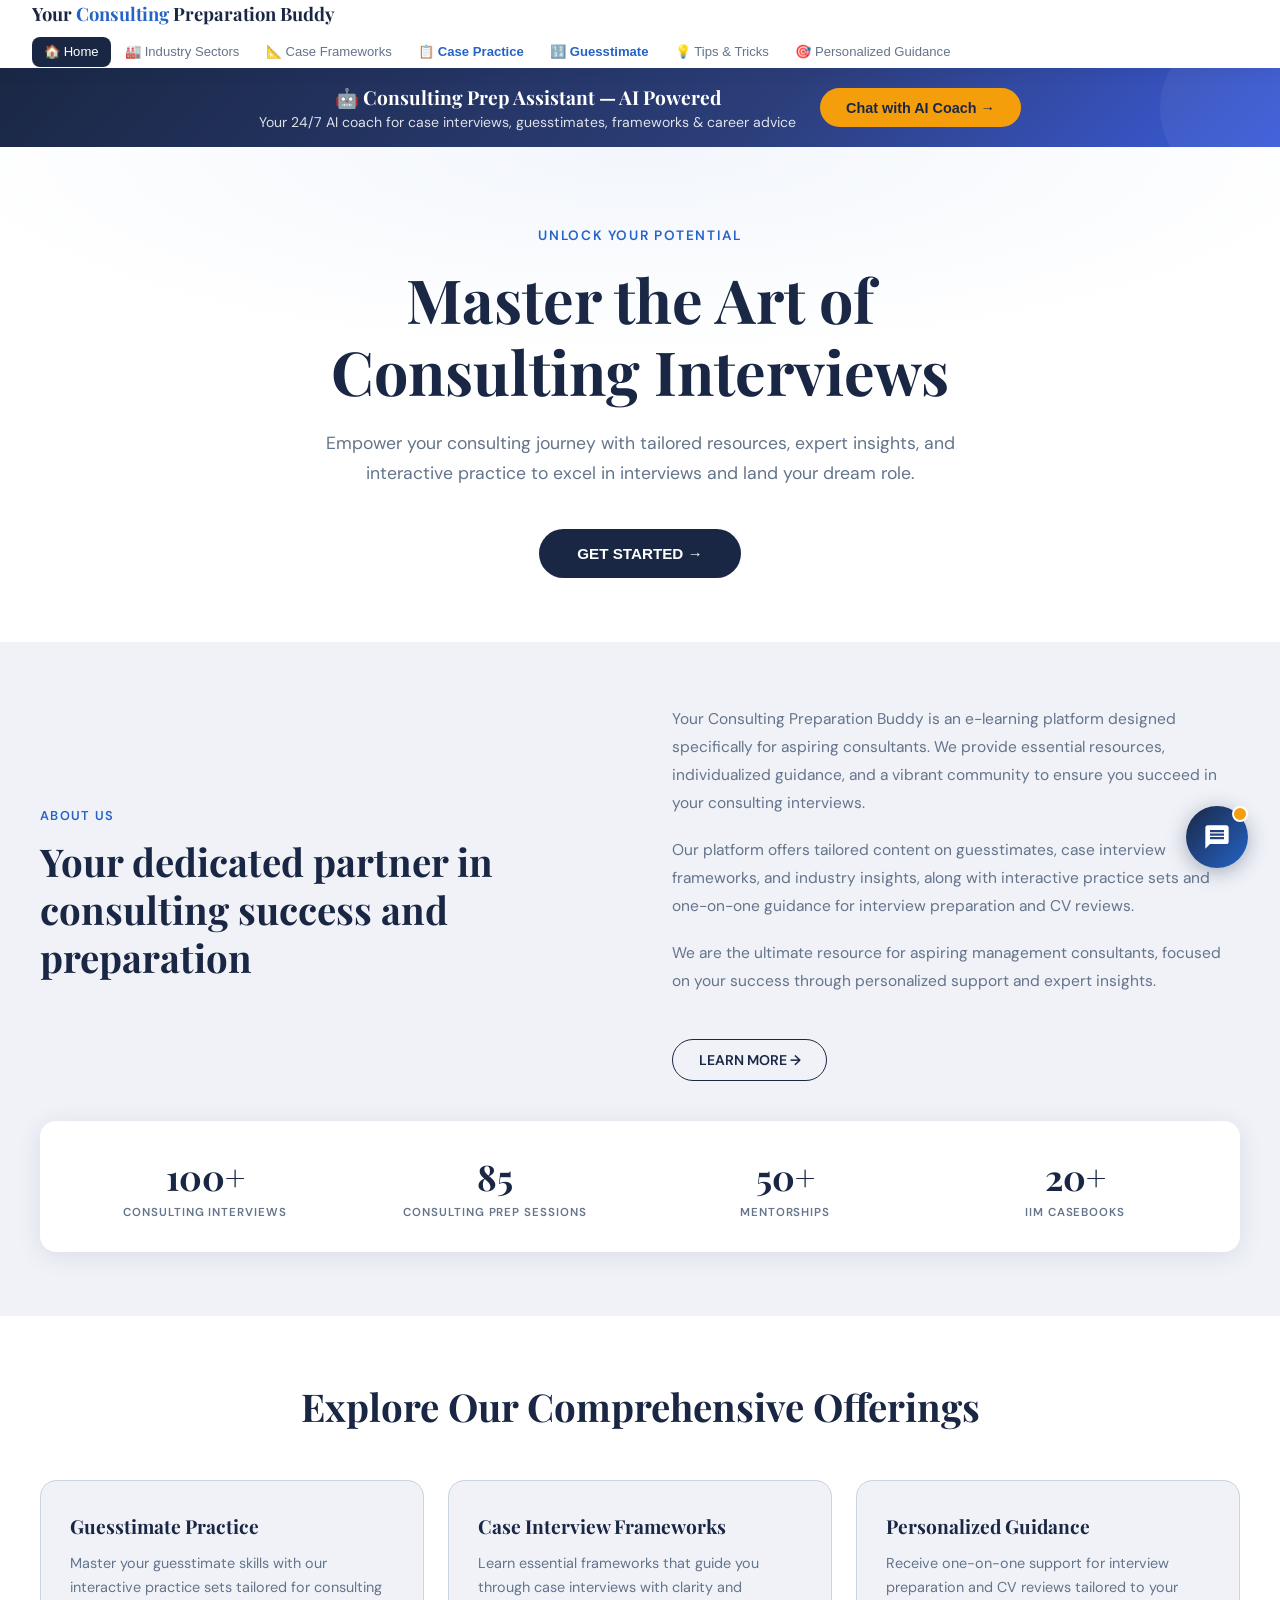
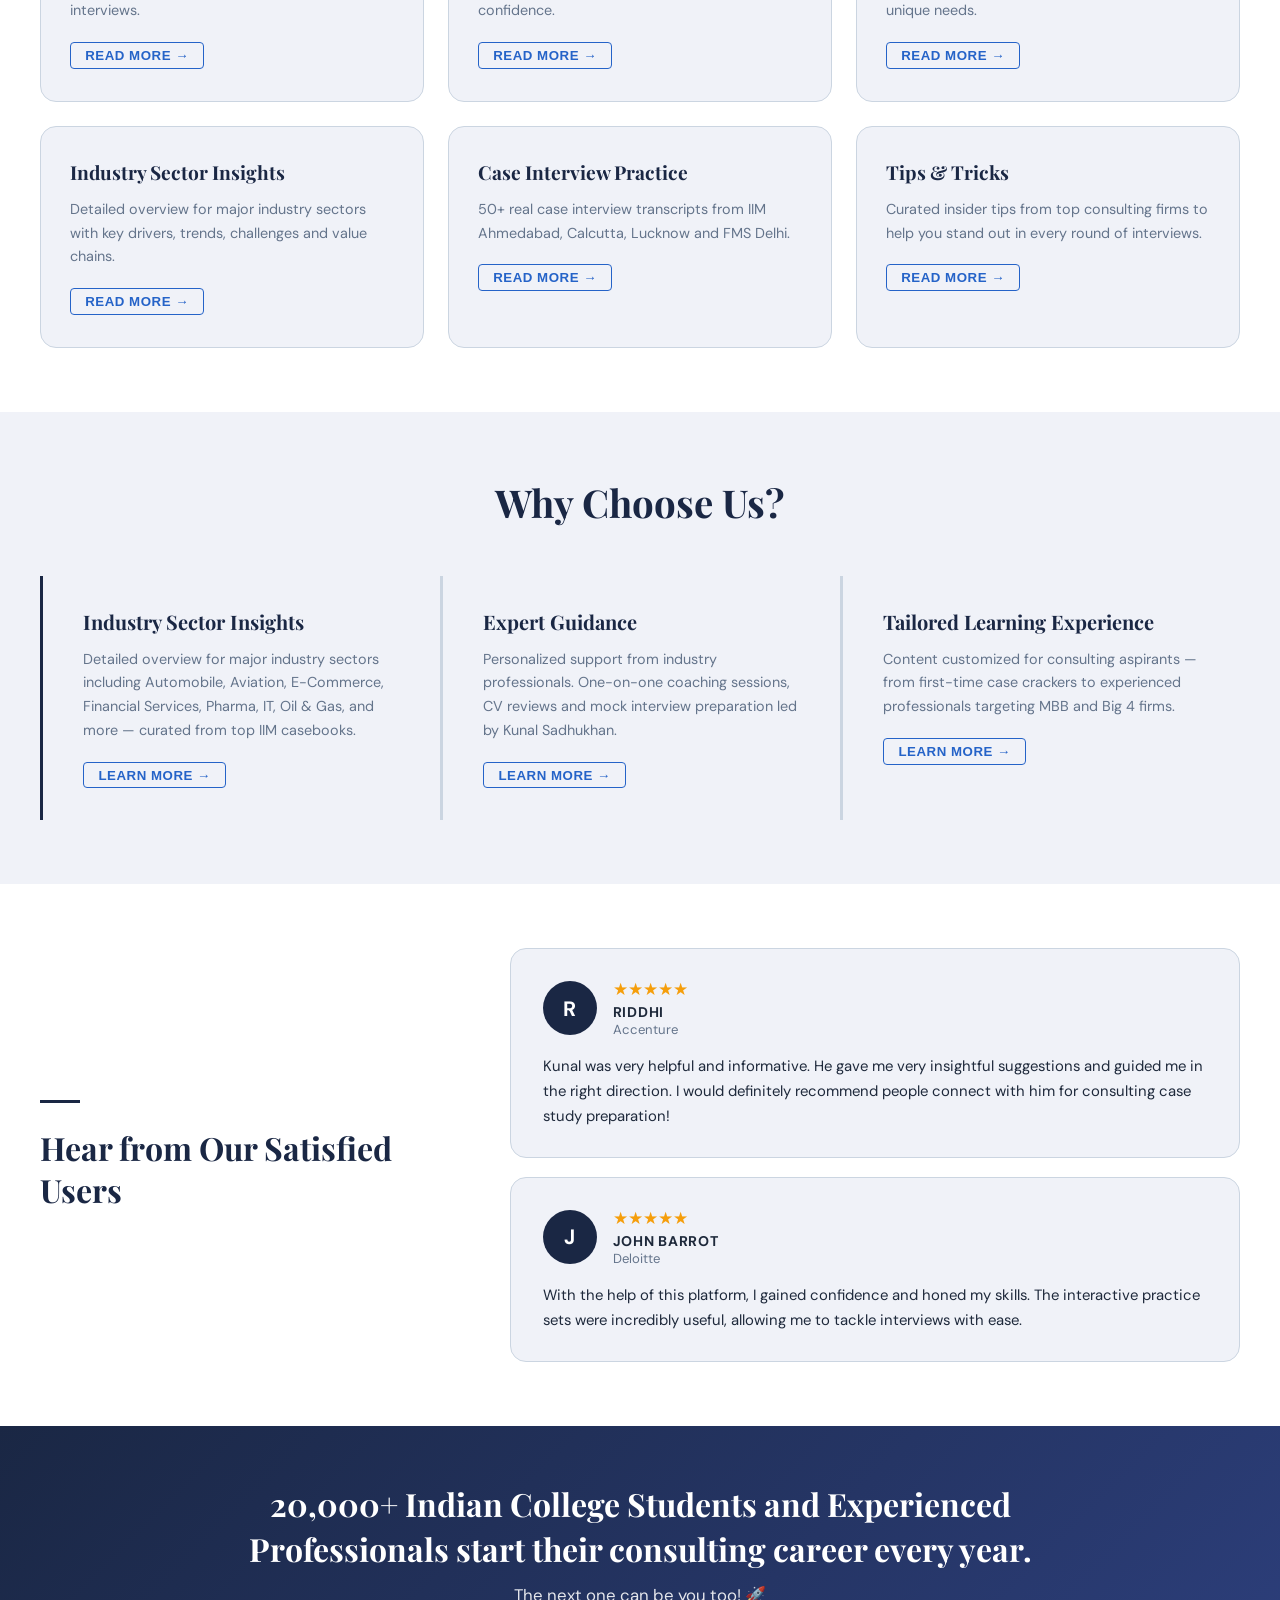
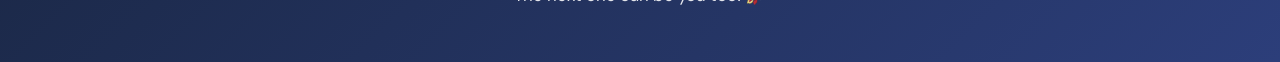
==== index.html @ 1b4ea64e "Add files via upload" ====
<!DOCTYPE html>
<html lang="en">
<head>
<meta charset="UTF-8">
<meta name="viewport" content="width=device-width, initial-scale=1.0">
<title>Your Consulting Preparation Buddy</title>
<link href="https://fonts.googleapis.com/css2?family=Playfair+Display:wght@400;600;700&family=DM+Sans:wght@300;400;500;600&display=swap" rel="stylesheet">
<style>
:root {
  --navy: #1a2744;
  --blue: #2563c8;
  --light-blue: #3b82f6;
  --accent: #4f46e5;
  --bg: #f0f2f8;
  --bg2: #e8ecf5;
  --white: #ffffff;
  --text: #1e293b;
  --text-light: #64748b;
  --gold: #f59e0b;
  --border: #cbd5e1;
  --card-shadow: 0 4px 24px rgba(26,39,68,0.10);
  --radius: 16px;
}

* { box-sizing: border-box; margin: 0; padding: 0; }

body {
  font-family: 'DM Sans', sans-serif;
  background: var(--bg);
  color: var(--text);
  min-height: 100vh;
}

/* ── NAVBAR ── */
.navbar {
  background: var(--white);
  box-shadow: 0 2px 16px rgba(26,39,68,0.10);
  position: sticky;
  top: 0;
  z-index: 1000;
  padding: 0 2rem;
}
.nav-inner {
  max-width: 1280px;
  margin: 0 auto;
  display: flex;
  align-items: center;
  justify-content: space-between;
  height: 68px;
  flex-wrap: wrap;
  gap: 0.5rem;
}
.nav-logo {
  font-family: 'Playfair Display', serif;
  font-size: 1.15rem;
  font-weight: 700;
  color: var(--navy);
  white-space: nowrap;
}
.nav-logo span { color: var(--blue); }
.nav-tabs {
  display: flex;
  align-items: center;
  gap: 0.15rem;
  flex-wrap: wrap;
}
.nav-tab {
  padding: 0.45rem 0.75rem;
  font-size: 0.82rem;
  font-weight: 500;
  color: var(--text-light);
  cursor: pointer;
  border-radius: 8px;
  border: none;
  background: none;
  transition: all 0.2s;
  white-space: nowrap;
}
.nav-tab:hover { background: var(--bg); color: var(--navy); }
.nav-tab.active { background: var(--navy); color: var(--white); }

/* ── CHATBOT BANNER ── */
.chatbot-banner {
  background: linear-gradient(135deg, var(--navy) 0%, #2c3e7a 60%, #3b5bdb 100%);
  color: white;
  padding: 1rem 2rem;
  text-align: center;
  position: relative;
  overflow: hidden;
}
.chatbot-banner::before {
  content: '';
  position: absolute;
  top: -40px; right: -40px;
  width: 160px; height: 160px;
  background: rgba(255,255,255,0.05);
  border-radius: 50%;
}
.chatbot-banner-inner {
  max-width: 900px;
  margin: 0 auto;
  display: flex;
  align-items: center;
  justify-content: center;
  gap: 1.5rem;
  flex-wrap: wrap;
}
.chatbot-banner h3 {
  font-family: 'Playfair Display', serif;
  font-size: 1.2rem;
  font-weight: 700;
  margin-bottom: 0.2rem;
}
.chatbot-banner p { font-size: 0.88rem; opacity: 0.85; }
.open-chat-btn {
  background: var(--gold);
  color: var(--navy);
  border: none;
  padding: 0.7rem 1.6rem;
  border-radius: 50px;
  font-weight: 700;
  font-size: 0.9rem;
  cursor: pointer;
  transition: all 0.2s;
  white-space: nowrap;
  animation: pulse-gold 2s infinite;
}
.open-chat-btn:hover { transform: scale(1.05); background: #fbbf24; }
@keyframes pulse-gold {
  0%, 100% { box-shadow: 0 0 0 0 rgba(245,158,11,0.4); }
  50% { box-shadow: 0 0 0 10px rgba(245,158,11,0); }
}

/* ── SECTIONS ── */
.tab-content { display: none; }
.tab-content.active { display: block; }

.section-wrap {
  max-width: 1200px;
  margin: 0 auto;
  padding: 3rem 2rem;
}

/* ── HERO ── */
.hero {
  background: var(--white);
  padding: 5rem 2rem 4rem;
  text-align: center;
  position: relative;
  overflow: hidden;
}
.hero::before {
  content: '';
  position: absolute;
  inset: 0;
  background: radial-gradient(ellipse 80% 60% at 50% 0%, rgba(37,99,200,0.06) 0%, transparent 70%);
}
.hero-eyebrow {
  font-size: 0.85rem;
  font-weight: 600;
  letter-spacing: 0.12em;
  color: var(--blue);
  text-transform: uppercase;
  margin-bottom: 1.2rem;
}
.hero h1 {
  font-family: 'Playfair Display', serif;
  font-size: clamp(2.4rem, 5vw, 3.8rem);
  font-weight: 700;
  color: var(--navy);
  line-height: 1.18;
  margin-bottom: 1.4rem;
}
.hero p {
  font-size: 1.1rem;
  color: var(--text-light);
  max-width: 680px;
  margin: 0 auto 2.5rem;
  line-height: 1.7;
}
.hero-cta {
  display: inline-flex;
  align-items: center;
  gap: 0.6rem;
  background: var(--navy);
  color: white;
  padding: 1rem 2.4rem;
  border-radius: 50px;
  font-weight: 600;
  font-size: 0.95rem;
  cursor: pointer;
  border: none;
  text-decoration: none;
  transition: all 0.25s;
}
.hero-cta:hover { background: var(--blue); transform: translateY(-2px); box-shadow: 0 8px 24px rgba(37,99,200,0.3); }

/* ── ABOUT ── */
.about-section {
  background: var(--bg);
  padding: 4rem 2rem;
}
.about-inner {
  max-width: 1200px;
  margin: 0 auto;
  display: grid;
  grid-template-columns: 1fr 1fr;
  gap: 4rem;
  align-items: center;
}
.about-label {
  font-size: 0.8rem;
  font-weight: 600;
  letter-spacing: 0.1em;
  text-transform: uppercase;
  color: var(--blue);
  margin-bottom: 0.8rem;
}
.about-left h2 {
  font-family: 'Playfair Display', serif;
  font-size: clamp(1.8rem, 3vw, 2.5rem);
  font-weight: 700;
  color: var(--navy);
  line-height: 1.25;
}
.about-right p {
  color: var(--text-light);
  line-height: 1.8;
  margin-bottom: 1.2rem;
  font-size: 0.97rem;
}
.stats-row {
  display: grid;
  grid-template-columns: repeat(4, 1fr);
  gap: 1.5rem;
  max-width: 1200px;
  margin: 0 auto;
  padding: 2rem;
  background: var(--white);
  border-radius: var(--radius);
  box-shadow: var(--card-shadow);
}
.stat-item { text-align: center; }
.stat-num {
  font-family: 'Playfair Display', serif;
  font-size: 2.2rem;
  font-weight: 700;
  color: var(--navy);
}
.stat-label {
  font-size: 0.72rem;
  font-weight: 600;
  letter-spacing: 0.08em;
  text-transform: uppercase;
  color: var(--text-light);
  margin-top: 0.3rem;
}
.learn-more-btn {
  display: inline-flex;
  align-items: center;
  gap: 0.5rem;
  border: 1.5px solid var(--navy);
  color: var(--navy);
  padding: 0.7rem 1.6rem;
  border-radius: 50px;
  font-weight: 600;
  font-size: 0.88rem;
  cursor: pointer;
  background: none;
  margin-top: 1.5rem;
  transition: all 0.2s;
  text-decoration: none;
}
.learn-more-btn:hover { background: var(--navy); color: white; }

/* ── OFFERINGS ── */
.offerings-section {
  background: var(--white);
  padding: 4rem 2rem;
}
.section-header {
  text-align: center;
  margin-bottom: 3rem;
}
.section-header h2 {
  font-family: 'Playfair Display', serif;
  font-size: clamp(1.8rem, 3vw, 2.4rem);
  color: var(--navy);
  margin-bottom: 0.8rem;
}
.section-header p { color: var(--text-light); max-width: 580px; margin: 0 auto; line-height: 1.7; }
.offerings-grid {
  max-width: 1200px;
  margin: 0 auto;
  display: grid;
  grid-template-columns: repeat(3, 1fr);
  gap: 1.5rem;
}
.offering-card {
  background: var(--bg);
  border-radius: var(--radius);
  padding: 2rem 1.8rem;
  border: 1px solid var(--border);
  transition: all 0.25s;
  cursor: pointer;
}
.offering-card:hover { transform: translateY(-4px); box-shadow: var(--card-shadow); border-color: var(--blue); }
.offering-card h3 {
  font-family: 'Playfair Display', serif;
  font-size: 1.2rem;
  color: var(--navy);
  margin-bottom: 0.8rem;
}
.offering-card p { color: var(--text-light); font-size: 0.9rem; line-height: 1.65; margin-bottom: 1.2rem; }
.read-more-link {
  display: inline-flex;
  align-items: center;
  gap: 0.4rem;
  color: var(--blue);
  font-size: 0.83rem;
  font-weight: 600;
  letter-spacing: 0.04em;
  text-decoration: none;
  border: 1px solid var(--blue);
  padding: 0.3rem 0.9rem;
  border-radius: 4px;
  cursor: pointer;
  background: none;
  transition: all 0.18s;
}
.read-more-link:hover { background: var(--blue); color: white; }

/* ── WHY CHOOSE US ── */
.why-section {
  background: var(--bg);
  padding: 4rem 2rem;
}
.why-grid {
  max-width: 1200px;
  margin: 0 auto;
  display: grid;
  grid-template-columns: repeat(3, 1fr);
  gap: 0;
}
.why-card {
  padding: 2rem 2.5rem;
  border-left: 3px solid var(--navy);
}
.why-card:not(:first-child) { border-left: 3px solid var(--border); }
.why-card h3 { font-family: 'Playfair Display', serif; font-size: 1.25rem; color: var(--navy); margin-bottom: 0.8rem; }
.why-card p { color: var(--text-light); font-size: 0.9rem; line-height: 1.65; margin-bottom: 1.2rem; }

/* ── TESTIMONIALS ── */
.testimonials-section {
  background: var(--white);
  padding: 4rem 2rem;
}
.testimonials-layout {
  max-width: 1200px;
  margin: 0 auto;
  display: grid;
  grid-template-columns: 1fr 1.8fr;
  gap: 4rem;
  align-items: center;
}
.testimonials-left h2 {
  font-family: 'Playfair Display', serif;
  font-size: clamp(1.6rem, 2.5vw, 2.2rem);
  color: var(--navy);
  line-height: 1.3;
}
.testimonials-left::before {
  content: '';
  display: block;
  width: 40px;
  height: 3px;
  background: var(--navy);
  margin-bottom: 1.5rem;
}
.testimonial-cards { display: flex; flex-direction: column; gap: 1.2rem; }
.testimonial-card {
  background: var(--bg);
  border-radius: var(--radius);
  padding: 1.8rem 2rem;
  display: flex;
  flex-direction: column;
  gap: 1rem;
  border: 1px solid var(--border);
}
.t-header { display: flex; align-items: center; gap: 1rem; }
.t-avatar {
  width: 54px; height: 54px;
  border-radius: 50%;
  background: var(--navy);
  display: flex; align-items: center; justify-content: center;
  color: white; font-size: 1.3rem; font-weight: 700;
  flex-shrink: 0;
}
.t-stars { color: var(--gold); font-size: 1.05rem; margin-bottom: 0.2rem; }
.t-name { font-weight: 700; font-size: 0.88rem; letter-spacing: 0.05em; text-transform: uppercase; }
.t-company { font-size: 0.82rem; color: var(--text-light); }
.t-text { color: var(--text); font-size: 0.93rem; line-height: 1.65; }

/* ── CALLOUT BANNER ── */
.callout-banner {
  background: linear-gradient(135deg, var(--navy), #2c3e7a);
  color: white;
  text-align: center;
  padding: 3.5rem 2rem;
}
.callout-banner h2 {
  font-family: 'Playfair Display', serif;
  font-size: clamp(1.4rem, 2.5vw, 2rem);
  font-weight: 700;
  max-width: 800px;
  margin: 0 auto 0.8rem;
  line-height: 1.4;
}
.callout-banner p { font-size: 1.05rem; opacity: 0.88; margin-top: 0.5rem; }

/* ── INDUSTRY SECTORS ── */
.industry-section { padding: 3rem 2rem; max-width: 1200px; margin: 0 auto; }
.industry-intro { text-align: center; margin-bottom: 2.5rem; }
.industry-intro h2 { font-family: 'Playfair Display', serif; font-size: 2rem; color: var(--navy); margin-bottom: 0.6rem; }
.industry-intro p { color: var(--text-light); max-width: 600px; margin: 0 auto; }

.sector-tabs-bar {
  display: flex;
  flex-wrap: wrap;
  gap: 0.5rem;
  margin-bottom: 2rem;
  justify-content: center;
}
.sector-tab-btn {
  padding: 0.5rem 1rem;
  border-radius: 50px;
  border: 1.5px solid var(--border);
  background: var(--white);
  color: var(--text-light);
  font-size: 0.83rem;
  font-weight: 500;
  cursor: pointer;
  transition: all 0.18s;
}
.sector-tab-btn.active, .sector-tab-btn:hover {
  background: var(--navy);
  color: white;
  border-color: var(--navy);
}

.sector-panel { display: none; }
.sector-panel.active { display: block; }

.sector-card {
  background: var(--white);
  border-radius: var(--radius);
  padding: 2.5rem;
  box-shadow: var(--card-shadow);
  border: 1px solid var(--border);
}
.sector-card h3 {
  font-family: 'Playfair Display', serif;
  font-size: 1.6rem;
  color: var(--navy);
  margin-bottom: 0.5rem;
}
.sector-badge {
  display: inline-block;
  background: var(--bg2);
  color: var(--blue);
  font-size: 0.75rem;
  font-weight: 600;
  padding: 0.2rem 0.7rem;
  border-radius: 50px;
  margin-bottom: 1.2rem;
}
.sector-grid {
  display: grid;
  grid-template-columns: 1fr 1fr;
  gap: 2rem;
  margin-top: 1.5rem;
}
.sector-block h4 {
  font-size: 0.8rem;
  font-weight: 700;
  text-transform: uppercase;
  letter-spacing: 0.08em;
  color: var(--blue);
  margin-bottom: 0.8rem;
  padding-bottom: 0.4rem;
  border-bottom: 2px solid var(--bg2);
}
.sector-block ul {
  list-style: none;
  display: flex;
  flex-direction: column;
  gap: 0.4rem;
}
.sector-block ul li {
  font-size: 0.87rem;
  color: var(--text);
  padding-left: 1rem;
  position: relative;
  line-height: 1.5;
}
.sector-block ul li::before {
  content: '▸';
  position: absolute;
  left: 0;
  color: var(--blue);
  font-size: 0.7rem;
  top: 0.18rem;
}
.sector-overview {
  color: var(--text-light);
  font-size: 0.92rem;
  line-height: 1.75;
  margin-bottom: 0.5rem;
}
.key-metrics-row {
  display: flex;
  flex-wrap: wrap;
  gap: 0.8rem;
  margin: 1.2rem 0;
}
.metric-chip {
  background: var(--bg2);
  border-radius: 8px;
  padding: 0.45rem 0.9rem;
  font-size: 0.82rem;
  color: var(--navy);
}
.metric-chip strong { font-weight: 700; }

/* ── FRAMEWORKS ── */
.framework-wrap { max-width: 1100px; margin: 0 auto; padding: 2rem; }
.fw-intro { text-align: center; margin-bottom: 2.5rem; }
.fw-intro h2 { font-family: 'Playfair Display', serif; font-size: 2rem; color: var(--navy); margin-bottom: 0.6rem; }
.fw-intro p { color: var(--text-light); max-width: 620px; margin: 0 auto; line-height: 1.7; }

.fw-tabs-bar {
  display: flex;
  flex-wrap: wrap;
  gap: 0.5rem;
  margin-bottom: 2.5rem;
  background: var(--white);
  padding: 0.7rem;
  border-radius: var(--radius);
  box-shadow: var(--card-shadow);
}
.fw-tab-btn {
  flex: 1;
  min-width: 120px;
  padding: 0.65rem 1rem;
  border-radius: 10px;
  border: none;
  background: transparent;
  color: var(--text-light);
  font-size: 0.85rem;
  font-weight: 600;
  cursor: pointer;
  transition: all 0.2s;
  text-align: center;
}
.fw-tab-btn.active {
  background: var(--navy);
  color: white;
}
.fw-tab-btn:hover:not(.active) { background: var(--bg2); color: var(--navy); }

.fw-panel { display: none; }
.fw-panel.active { display: block; }

.fw-card {
  background: var(--white);
  border-radius: var(--radius);
  padding: 2.5rem;
  box-shadow: var(--card-shadow);
  border: 1px solid var(--border);
}
.fw-card h3 {
  font-family: 'Playfair Display', serif;
  font-size: 1.6rem;
  color: var(--navy);
  margin-bottom: 0.6rem;
}
.fw-desc { color: var(--text-light); font-size: 0.95rem; line-height: 1.7; margin-bottom: 2rem; }

.fw-tree {
  background: var(--bg);
  border-radius: 12px;
  padding: 2rem;
  margin: 1.5rem 0;
  border-left: 4px solid var(--blue);
}
.fw-tree h4 { font-size: 0.85rem; font-weight: 700; text-transform: uppercase; letter-spacing: 0.08em; color: var(--blue); margin-bottom: 1rem; }

.fw-branch {
  display: flex;
  flex-direction: column;
  gap: 0.8rem;
}
.fw-node {
  background: var(--white);
  border-radius: 10px;
  padding: 1rem 1.5rem;
  border: 1px solid var(--border);
}
.fw-node-title {
  font-weight: 700;
  font-size: 0.92rem;
  color: var(--navy);
  margin-bottom: 0.4rem;
}
.fw-node-items {
  display: flex;
  flex-wrap: wrap;
  gap: 0.4rem;
  margin-top: 0.5rem;
}
.fw-chip {
  background: var(--bg2);
  color: var(--text);
  font-size: 0.78rem;
  padding: 0.2rem 0.6rem;
  border-radius: 50px;
  border: 1px solid var(--border);
}

.fw-steps {
  display: flex;
  flex-direction: column;
  gap: 1rem;
  margin: 1.5rem 0;
}
.fw-step {
  display: flex;
  gap: 1rem;
  align-items: flex-start;
}
.fw-step-num {
  width: 32px; height: 32px;
  min-width: 32px;
  background: var(--navy);
  color: white;
  border-radius: 50%;
  display: flex; align-items: center; justify-content: center;
  font-size: 0.82rem;
  font-weight: 700;
}
.fw-step-body h5 { font-size: 0.93rem; font-weight: 700; color: var(--navy); margin-bottom: 0.3rem; }
.fw-step-body p { font-size: 0.87rem; color: var(--text-light); line-height: 1.6; }

.fw-questions { display: grid; grid-template-columns: 1fr 1fr; gap: 0.7rem; margin: 1.5rem 0; }
.fw-q {
  background: var(--bg2);
  border-radius: 10px;
  padding: 0.75rem 1rem;
  font-size: 0.86rem;
  color: var(--text);
  border-left: 3px solid var(--blue);
}

.fw-box {
  background: var(--bg2);
  border-radius: 12px;
  padding: 1.5rem;
  margin: 1rem 0;
}
.fw-box h4 { font-weight: 700; color: var(--navy); font-size: 0.9rem; margin-bottom: 0.8rem; }
.fw-box ul { list-style: none; display: flex; flex-direction: column; gap: 0.4rem; }
.fw-box ul li { font-size: 0.86rem; color: var(--text); padding-left: 1rem; position: relative; }
.fw-box ul li::before { content: '•'; position: absolute; left: 0; color: var(--blue); font-weight: 700; }

.fw-two-col { display: grid; grid-template-columns: 1fr 1fr; gap: 1.5rem; margin: 1.5rem 0; }
.fw-col-card {
  background: var(--bg2);
  border-radius: 12px;
  padding: 1.5rem;
  border-top: 3px solid var(--blue);
}
.fw-col-card h4 { font-weight: 700; color: var(--navy); font-size: 0.9rem; margin-bottom: 0.8rem; }
.fw-col-card ul { list-style: none; display: flex; flex-direction: column; gap: 0.4rem; }
.fw-col-card ul li { font-size: 0.84rem; color: var(--text); padding-left: 0.9rem; position: relative; }
.fw-col-card ul li::before { content: '▸'; position: absolute; left: 0; color: var(--blue); font-size: 0.7rem; top: 0.15rem; }

.tip-box {
  background: #fffbeb;
  border: 1px solid #fde68a;
  border-radius: 10px;
  padding: 1rem 1.2rem;
  font-size: 0.86rem;
  color: #92400e;
  line-height: 1.6;
  margin-top: 1.5rem;
}
.tip-box strong { color: #b45309; }

/* ── PERSONALIZED GUIDANCE ── */
.guidance-hero {
  background: linear-gradient(135deg, var(--navy) 0%, #2c3e7a 100%);
  color: white;
  text-align: center;
  padding: 5rem 2rem;
}
.guidance-hero h2 {
  font-family: 'Playfair Display', serif;
  font-size: clamp(2rem, 4vw, 3rem);
  font-weight: 700;
  margin-bottom: 1rem;
}
.guidance-hero p { font-size: 1.05rem; opacity: 0.88; max-width: 600px; margin: 0 auto 2rem; line-height: 1.7; }
.guidance-btn {
  display: inline-flex;
  align-items: center;
  gap: 0.6rem;
  background: var(--gold);
  color: var(--navy);
  padding: 1.1rem 2.8rem;
  border-radius: 50px;
  font-weight: 700;
  font-size: 1rem;
  text-decoration: none;
  transition: all 0.25s;
}
.guidance-btn:hover { transform: translateY(-2px); box-shadow: 0 8px 24px rgba(245,158,11,0.4); }
.guidance-cards {
  max-width: 1100px;
  margin: 3rem auto;
  padding: 0 2rem;
  display: grid;
  grid-template-columns: repeat(3, 1fr);
  gap: 1.5rem;
}
.guidance-card {
  background: var(--white);
  border-radius: var(--radius);
  padding: 2rem;
  box-shadow: var(--card-shadow);
  border: 1px solid var(--border);
}
.guidance-card-icon { font-size: 2rem; margin-bottom: 1rem; }
.guidance-card h3 { font-family: 'Playfair Display', serif; font-size: 1.1rem; color: var(--navy); margin-bottom: 0.6rem; }
.guidance-card p { color: var(--text-light); font-size: 0.88rem; line-height: 1.65; }

/* ── CHATBOT ── */
#chat-widget {
  position: fixed;
  bottom: 2rem;
  right: 2rem;
  z-index: 9999;
  display: flex;
  flex-direction: column;
  align-items: flex-end;
  gap: 0.8rem;
}
#chat-bubble {
  width: 62px; height: 62px;
  background: linear-gradient(135deg, var(--navy), var(--blue));
  border-radius: 50%;
  display: flex; align-items: center; justify-content: center;
  cursor: pointer;
  box-shadow: 0 4px 20px rgba(26,39,68,0.35);
  transition: all 0.25s;
  position: relative;
}
#chat-bubble:hover { transform: scale(1.1); }
#chat-bubble svg { width: 28px; height: 28px; fill: white; }
.chat-ping {
  position: absolute;
  top: 0; right: 0;
  width: 16px; height: 16px;
  background: var(--gold);
  border-radius: 50%;
  border: 2px solid white;
  animation: ping 1.5s infinite;
}
@keyframes ping {
  0% { transform: scale(1); opacity: 1; }
  70% { transform: scale(1.5); opacity: 0; }
  100% { transform: scale(1.5); opacity: 0; }
}

#chat-window {
  width: 380px;
  max-width: calc(100vw - 2rem);
  height: 540px;
  background: var(--white);
  border-radius: 20px;
  box-shadow: 0 8px 48px rgba(26,39,68,0.25);
  display: none;
  flex-direction: column;
  overflow: hidden;
  border: 1px solid var(--border);
}
#chat-window.open { display: flex; }

.chat-header {
  background: linear-gradient(135deg, var(--navy), var(--blue));
  color: white;
  padding: 1rem 1.2rem;
  display: flex;
  align-items: center;
  justify-content: space-between;
}
.chat-header-info { display: flex; align-items: center; gap: 0.8rem; }
.chat-avatar {
  width: 38px; height: 38px;
  background: rgba(255,255,255,0.2);
  border-radius: 50%;
  display: flex; align-items: center; justify-content: center;
  font-size: 1.1rem;
}
.chat-header h4 { font-size: 0.95rem; font-weight: 700; }
.chat-header p { font-size: 0.75rem; opacity: 0.8; }
.chat-close {
  background: none;
  border: none;
  color: rgba(255,255,255,0.7);
  font-size: 1.3rem;
  cursor: pointer;
  line-height: 1;
  padding: 0.2rem;
}
.chat-close:hover { color: white; }

#chat-messages {
  flex: 1;
  overflow-y: auto;
  padding: 1rem;
  display: flex;
  flex-direction: column;
  gap: 0.8rem;
  background: var(--bg);
}

.chat-msg {
  max-width: 85%;
  padding: 0.75rem 1rem;
  border-radius: 14px;
  font-size: 0.87rem;
  line-height: 1.55;
}
.chat-msg.bot {
  background: var(--white);
  color: var(--text);
  align-self: flex-start;
  border-bottom-left-radius: 4px;
  box-shadow: 0 1px 6px rgba(0,0,0,0.08);
}
.chat-msg.user {
  background: var(--navy);
  color: white;
  align-self: flex-end;
  border-bottom-right-radius: 4px;
}
.chat-msg.typing { opacity: 0.7; font-style: italic; }

.chat-suggestions {
  display: flex;
  flex-wrap: wrap;
  gap: 0.4rem;
  padding: 0.5rem 1rem;
  background: var(--bg);
  border-top: 1px solid var(--border);
}
.chat-sug {
  font-size: 0.75rem;
  background: var(--white);
  border: 1px solid var(--border);
  border-radius: 50px;
  padding: 0.3rem 0.75rem;
  cursor: pointer;
  color: var(--navy);
  transition: all 0.15s;
  font-weight: 500;
}
.chat-sug:hover { background: var(--navy); color: white; border-color: var(--navy); }

.chat-input-row {
  display: flex;
  gap: 0.5rem;
  padding: 0.8rem;
  background: var(--white);
  border-top: 1px solid var(--border);
}
#chat-input {
  flex: 1;
  border: 1.5px solid var(--border);
  border-radius: 50px;
  padding: 0.6rem 1rem;
  font-size: 0.85rem;
  font-family: 'DM Sans', sans-serif;
  outline: none;
  transition: border-color 0.2s;
}
#chat-input:focus { border-color: var(--blue); }
#chat-send {
  width: 38px; height: 38px;
  background: var(--navy);
  border: none;
  border-radius: 50%;
  color: white;
  cursor: pointer;
  display: flex; align-items: center; justify-content: center;
  transition: all 0.2s;
  flex-shrink: 0;
}
#chat-send:hover { background: var(--blue); }
#chat-send svg { width: 16px; height: 16px; fill: white; }

/* ── RESPONSIVE ── */
@media (max-width: 900px) {
  .about-inner, .testimonials-layout { grid-template-columns: 1fr; gap: 2rem; }
  .offerings-grid, .why-grid, .guidance-cards { grid-template-columns: 1fr; }
  .sector-grid, .fw-two-col, .fw-questions { grid-template-columns: 1fr; }
  .stats-row { grid-template-columns: repeat(2, 1fr); }
}
@media (max-width: 600px) {
  .navbar { padding: 0 1rem; }
  .nav-inner { height: auto; padding: 0.5rem 0; }
  .section-wrap { padding: 2rem 1rem; }
}
</style>
</head>
<body>

<!-- NAVBAR -->
<nav class="navbar">
  <div class="nav-inner">
    <div class="nav-logo">Your <span>Consulting</span> Preparation Buddy</div>
    <div class="nav-tabs">
      <button class="nav-tab active" onclick="showTab('home')">🏠 Home</button>
      <button class="nav-tab" onclick="showTab('industry')">🏭 Industry Sectors</button>
      <button class="nav-tab" onclick="showTab('frameworks')">📐 Case Frameworks</button>
      <button class="nav-tab" onclick="showTab('practice')" style="color:#2563c8;font-weight:700">📋 Case Practice</button>
      <button class="nav-tab" onclick="showTab('guesstimate')" style="color:#2563c8;font-weight:700">🔢 Guesstimate</button>
      <button class="nav-tab" onclick="showTab('tips')">💡 Tips & Tricks</button>
      <button class="nav-tab" onclick="showTab('guidance')">🎯 Personalized Guidance</button>
    </div>
  </div>
</nav>

<!-- CHATBOT BANNER (visible on all tabs) -->
<div class="chatbot-banner">
  <div class="chatbot-banner-inner">
    <div>
      <h3>🤖 Consulting Prep Assistant — AI Powered</h3>
      <p>Your 24/7 AI coach for case interviews, guesstimates, frameworks & career advice</p>
    </div>
    <button class="open-chat-btn" onclick="openChat()">Chat with AI Coach →</button>
  </div>
</div>

<!-- ═══════════════════════════ HOME TAB ═══════════════════════════ -->
<div id="tab-home" class="tab-content active">

  <!-- HERO -->
  <section class="hero">
    <div class="hero-eyebrow">Unlock Your Potential</div>
    <h1>Master the Art of<br>Consulting Interviews</h1>
    <p>Empower your consulting journey with tailored resources, expert insights, and interactive practice to excel in interviews and land your dream role.</p>
    <button class="hero-cta" onclick="openChat()">GET STARTED →</button>
  </section>

  <!-- ABOUT -->
  <section class="about-section">
    <div class="about-inner">
      <div class="about-left">
        <div class="about-label">About Us</div>
        <h2>Your dedicated partner in consulting success and preparation</h2>
      </div>
      <div class="about-right">
        <p>Your Consulting Preparation Buddy is an e-learning platform designed specifically for aspiring consultants. We provide essential resources, individualized guidance, and a vibrant community to ensure you succeed in your consulting interviews.</p>
        <p>Our platform offers tailored content on guesstimates, case interview frameworks, and industry insights, along with interactive practice sets and one-on-one guidance for interview preparation and CV reviews.</p>
        <p>We are the ultimate resource for aspiring management consultants, focused on your success through personalized support and expert insights.</p>
        <a href="https://topmate.io/kunal_sadhukhan" target="_blank" class="learn-more-btn">LEARN MORE →</a>
      </div>
    </div>
    <div style="max-width:1200px;margin:2.5rem auto 0;padding:0 0rem;">
      <div class="stats-row">
        <div class="stat-item"><div class="stat-num">100+</div><div class="stat-label">Consulting Interviews</div></div>
        <div class="stat-item"><div class="stat-num">85</div><div class="stat-label">Consulting Prep Sessions</div></div>
        <div class="stat-item"><div class="stat-num">50+</div><div class="stat-label">Mentorships</div></div>
        <div class="stat-item"><div class="stat-num">20+</div><div class="stat-label">IIM Casebooks</div></div>
      </div>
    </div>
  </section>

  <!-- OFFERINGS -->
  <section class="offerings-section">
    <div class="section-header">
      <h2>Explore Our Comprehensive Offerings</h2>
    </div>
    <div class="offerings-grid">
      <div class="offering-card" onclick="showTab('guesstimate')">
        <h3>Guesstimate Practice</h3>
        <p>Master your guesstimate skills with our interactive practice sets tailored for consulting interviews.</p>
        <button class="read-more-link">READ MORE →</button>
      </div>
      <div class="offering-card" onclick="showTab('frameworks')">
        <h3>Case Interview Frameworks</h3>
        <p>Learn essential frameworks that guide you through case interviews with clarity and confidence.</p>
        <button class="read-more-link">READ MORE →</button>
      </div>
      <div class="offering-card" onclick="showTab('guidance')">
        <h3>Personalized Guidance</h3>
        <p>Receive one-on-one support for interview preparation and CV reviews tailored to your unique needs.</p>
        <button class="read-more-link">READ MORE →</button>
      </div>
      <div class="offering-card" onclick="showTab('industry')">
        <h3>Industry Sector Insights</h3>
        <p>Detailed overview for major industry sectors with key drivers, trends, challenges and value chains.</p>
        <button class="read-more-link">READ MORE →</button>
      </div>
      <div class="offering-card" onclick="showTab('practice')">
        <h3>Case Interview Practice</h3>
        <p>50+ real case interview transcripts from IIM Ahmedabad, Calcutta, Lucknow and FMS Delhi.</p>
        <button class="read-more-link">READ MORE →</button>
      </div>
      <div class="offering-card" onclick="showTab('tips')">
        <h3>Tips & Tricks</h3>
        <p>Curated insider tips from top consulting firms to help you stand out in every round of interviews.</p>
        <button class="read-more-link">READ MORE →</button>
      </div>
    </div>
  </section>

  <!-- WHY CHOOSE US -->
  <section class="why-section">
    <div class="section-header"><h2>Why Choose Us?</h2></div>
    <div class="why-grid">
      <div class="why-card">
        <h3>Industry Sector Insights</h3>
        <p>Detailed overview for major industry sectors including Automobile, Aviation, E-Commerce, Financial Services, Pharma, IT, Oil & Gas, and more — curated from top IIM casebooks.</p>
        <button class="read-more-link" onclick="showTab('industry')">LEARN MORE →</button>
      </div>
      <div class="why-card">
        <h3>Expert Guidance</h3>
        <p>Personalized support from industry professionals. One-on-one coaching sessions, CV reviews and mock interview preparation led by Kunal Sadhukhan.</p>
        <button class="read-more-link" onclick="showTab('guidance')">LEARN MORE →</button>
      </div>
      <div class="why-card">
        <h3>Tailored Learning Experience</h3>
        <p>Content customized for consulting aspirants — from first-time case crackers to experienced professionals targeting MBB and Big 4 firms.</p>
        <button class="read-more-link" onclick="showTab('practice')">LEARN MORE →</button>
      </div>
    </div>
  </section>

  <!-- TESTIMONIALS -->
  <section class="testimonials-section">
    <div class="testimonials-layout">
      <div class="testimonials-left">
        <h2>Hear from Our Satisfied Users</h2>
      </div>
      <div class="testimonial-cards">
        <div class="testimonial-card">
          <div class="t-header">
            <div class="t-avatar">R</div>
            <div>
              <div class="t-stars">★★★★★</div>
              <div class="t-name">RIDDHI</div>
              <div class="t-company">Accenture</div>
            </div>
          </div>
          <div class="t-text">Kunal was very helpful and informative. He gave me very insightful suggestions and guided me in the right direction. I would definitely recommend people connect with him for consulting case study preparation!</div>
        </div>
        <div class="testimonial-card">
          <div class="t-header">
            <div class="t-avatar">J</div>
            <div>
              <div class="t-stars">★★★★★</div>
              <div class="t-name">JOHN BARROT</div>
              <div class="t-company">Deloitte</div>
            </div>
          </div>
          <div class="t-text">With the help of this platform, I gained confidence and honed my skills. The interactive practice sets were incredibly useful, allowing me to tackle interviews with ease.</div>
        </div>
      </div>
    </div>
  </section>

  <!-- CALLOUT BANNER -->
  <div class="callout-banner">
    <h2>20,000+ Indian College Students and Experienced Professionals start their consulting career every year.</h2>
    <p>The next one can be you too! 🚀</p>
  </div>

</div><!-- /home -->

<!-- ═══════════════════════════ INDUSTRY SECTORS TAB ═══════════════════════════ -->
<div id="tab-industry" class="tab-content">
  <div style="padding:3rem 2rem 1rem;max-width:1200px;margin:0 auto;">
    <div class="industry-intro">
      <h2>Know Industry Sectors</h2>
      <p>Deep dives into major industry sectors — key data, drivers, trends, challenges and value chains. Sourced from IIM Ahmedabad, Calcutta, Lucknow and FMS Delhi casebooks.</p>
    </div>
    <div class="sector-tabs-bar">
      <button class="sector-tab-btn active" onclick="showSector('automobile')">🚗 Automobile</button>
      <button class="sector-tab-btn" onclick="showSector('aviation')">✈️ Aviation</button>
      <button class="sector-tab-btn" onclick="showSector('ecommerce')">🛒 E-Commerce</button>
      <button class="sector-tab-btn" onclick="showSector('financial')">🏦 Financial Services</button>
      <button class="sector-tab-btn" onclick="showSector('fmcg')">🧴 FMCG</button>
      <button class="sector-tab-btn" onclick="showSector('pharma')">💊 Pharma</button>
      <button class="sector-tab-btn" onclick="showSector('itites')">💻 IT & ITeS</button>
      <button class="sector-tab-btn" onclick="showSector('cement')">🧱 Cement</button>
      <button class="sector-tab-btn" onclick="showSector('telecom')">📱 Telecom</button>
      <button class="sector-tab-btn" onclick="showSector('oilgas')">⛽ Oil & Gas</button>
      <button class="sector-tab-btn" onclick="showSector('power')">⚡ Power</button>
      <button class="sector-tab-btn" onclick="showSector('steel')">🔩 Steel</button>
      <button class="sector-tab-btn" onclick="showSector('retail')">🏪 Retail</button>
      <button class="sector-tab-btn" onclick="showSector('realestate')">🏘️ Real Estate</button>
    </div>

    <!-- AUTOMOBILE -->
    <div id="sector-automobile" class="sector-panel active">
      <div class="sector-card">
        <div class="sector-badge">Source: IIM Calcutta Casebook 2023-24 | IBEF</div>
        <h3>Automobile Industry</h3>
        <p class="sector-overview">The automobile industry is divided into four major business segments: two-wheelers, three-wheelers, commercial vehicles, and passenger vehicles. India is the <strong>5th largest automobile market globally</strong> with annual production of 23M vehicles in FY22, contributing 7.1% to GDP.</p>
        <div class="key-metrics-row">
          <div class="metric-chip"><strong>Industry Size:</strong> $222B</div>
          <div class="metric-chip"><strong>CAGR (2022-27):</strong> 9%</div>
          <div class="metric-chip"><strong>Units Produced:</strong> 23M/year</div>
          <div class="metric-chip"><strong>Units Exported:</strong> 6M/year</div>
          <div class="metric-chip"><strong>GDP Contribution:</strong> 7.1%</div>
        </div>
        <div class="sector-grid">
          <div class="sector-block">
            <h4>Business Segments</h4>
            <ul>
              <li>Two-Wheelers: Mopeds, Scooters, Motorcycles (77% of volume)</li>
              <li>Three-Wheelers: Passenger & Goods</li>
              <li>Commercial Vehicles: Light CV, Heavy CV</li>
              <li>Passenger Vehicles: Cars, Utility, Multi-purpose (18%)</li>
            </ul>
          </div>
          <div class="sector-block">
            <h4>Key Revenue & Cost Drivers</h4>
            <ul>
              <li>Revenue: Sales Volume, Product Mix, After Sales Service, Financing</li>
              <li>Cost: Commodities (Raw Material), R&D, Distribution, Compliance</li>
              <li>Macro: Fuel Prices, Policy Support, Market Sentiment, Inflation</li>
            </ul>
          </div>
          <div class="sector-block">
            <h4>Trends & Opportunities</h4>
            <ul>
              <li>Electric Vehicles (EV) adoption accelerating under FAME scheme</li>
              <li>Autonomous Driving technology development</li>
              <li>In-Car Technologies (infotainment, connectivity)</li>
              <li>Shared Mobility (ride-hailing, subscription models)</li>
              <li>Industry 4.0 & Smart Manufacturing</li>
            </ul>
          </div>
          <div class="sector-block">
            <h4>Challenges & Policy Updates</h4>
            <ul>
              <li>EV adoption barriers (charging infra, range anxiety)</li>
              <li>AV regulatory framework still evolving</li>
              <li>Supply chain disruptions (semiconductors)</li>
              <li>FAME, CAFÉ-2, BS-VI schemes promoting EVs</li>
              <li>Automotive Mission Plan 2016–2026 (AMP 2026) targets</li>
              <li>PV sales recovered to 3.1M in FY22 after COVID lows</li>
            </ul>
          </div>
        </div>
        <div class="fw-box" style="margin-top:1.5rem;">
          <h4>Value Chain Analysis</h4>
          <ul>
            <li><strong>Pre-Production:</strong> R&D (designing, innovation), Raw Materials (commodities, technology), Inbound Logistics (mode, route)</li>
            <li><strong>During Production:</strong> Manufacturing Equipment, Assembly, Quality Control, Utilities & Labour</li>
            <li><strong>Post-Production:</strong> Outbound Logistics, Dealer Management, Salesforce, Advertising, Insurance, Repair & Rentals</li>
          </ul>
        </div>
      </div>
    </div>

    <!-- AVIATION -->
    <div id="sector-aviation" class="sector-panel">
      <div class="sector-card">
        <div class="sector-badge">Source: IIM Calcutta Casebook 2023-24 | IBEF</div>
        <h3>Aviation Industry</h3>
        <p class="sector-overview">India's aviation sector is the <strong>3rd largest globally</strong> in terms of handling domestic air-traffic. The sector encompasses airlines, airports, MRO & Ground Services, Aircraft Manufacturing, Air Traffic Control, and Aviation Education.</p>
        <div class="key-metrics-row">
          <div class="metric-chip"><strong>Domestic Passengers:</strong> 189M</div>
          <div class="metric-chip"><strong>AAI Managed Airports:</strong> 125</div>
          <div class="metric-chip"><strong>Market structure:</strong> Highly competitive, oligopoly</div>
        </div>
        <div class="sector-grid">
          <div class="sector-block">
            <h4>Revenue Drivers</h4>
            <ul>
              <li>Ticket sales (domestic & international routes)</li>
              <li>Freight services</li>
              <li>Ancillary revenues (baggage fees, upgrades)</li>
              <li>Route & location optimization</li>
            </ul>
          </div>
          <div class="sector-block">
            <h4>Cost Drivers</h4>
            <ul>
              <li>Fuel costs (largest operating expense ~40%)</li>
              <li>Airport charges & landing fees</li>
              <li>MRO (Maintenance, Repair & Overhaul)</li>
              <li>Wages & crew costs</li>
              <li>Exchange rate fluctuations</li>
            </ul>
          </div>
          <div class="sector-block">
            <h4>Industry Trends</h4>
            <ul>
              <li>New route development to underserved regions (UDAN scheme)</li>
              <li>Industry consolidation (Air India absorbing subsidiaries)</li>
              <li>Sustainability (Sustainable Aviation Fuel — 1% mandate by 2025)</li>
              <li>Digitalization of passenger experience</li>
            </ul>
          </div>
          <div class="sector-block">
            <h4>Key Challenges</h4>
            <ul>
              <li>High price sensitivity among Indian consumers</li>
              <li>Traffic congestion at major hubs</li>
              <li>Pilot retention & training costs</li>
              <li>Fuel price volatility (USD denominated)</li>
              <li>GoFirst & SpiceJet insolvency scenarios</li>
            </ul>
          </div>
        </div>
        <div class="fw-box" style="margin-top:1.5rem;">
          <h4>Operational Value Chain</h4>
          <ul>
            <li><strong>Flight Operations:</strong> Scheduling, Rostering, Performance tracking</li>
            <li><strong>Ground Operations:</strong> Passenger handling, Baggage, Ramp services</li>
            <li><strong>MRO:</strong> Maintenance, Repair, Overhauling (major cost centre)</li>
            <li><strong>Commercial:</strong> Fare management, Demand forecasting, Seat management</li>
            <li><strong>Distribution:</strong> Ticketing, Advanced Information Systems, Ancillary sales</li>
          </ul>
        </div>
      </div>
    </div>

    <!-- E-COMMERCE -->
    <div id="sector-ecommerce" class="sector-panel">
      <div class="sector-card">
        <div class="sector-badge">Source: IIM Calcutta Casebook 2023-24 | IBEF</div>
        <h3>E-Commerce Industry</h3>
        <p class="sector-overview">India could outpace more mature markets to become the <strong>3rd largest e-commerce market globally</strong> with a $350B size by 2030. Current industry size is $75B with 21% CAGR (2022–30). Two dominant models: Marketplace Model (zero inventory) and Inventory-Led Model (e-tailers).</p>
        <div class="key-metrics-row">
          <div class="metric-chip"><strong>Industry Size:</strong> $75B</div>
          <div class="metric-chip"><strong>CAGR (2022-30):</strong> 21%</div>
          <div class="metric-chip"><strong>Internet Users:</strong> 780M</div>
          <div class="metric-chip"><strong>E-Com Sales:</strong> 10% of retail</div>
          <div class="metric-chip"><strong>GDP Contribution:</strong> 2.4%</div>
        </div>
        <div class="sector-grid">
          <div class="sector-block">
            <h4>Segment Sales Split</h4>
            <ul>
              <li>Electronics: 40% of e-commerce</li>
              <li>Apparels: 40%</li>
              <li>Food: 7%</li>
              <li>Jewellery: 7%</li>
              <li>Others: 6%</li>
            </ul>
          </div>
          <div class="sector-block">
            <h4>Key Revenue & Cost Drivers</h4>
            <ul>
              <li>Revenue: GMV, # transactions, AOV, Seller commissions</li>
              <li>Cost: Fulfilment, Customer acquisition, Tech infrastructure, Advertising</li>
              <li>Macro: Internet penetration, Payment infrastructure, Consumer spending</li>
            </ul>
          </div>
          <div class="sector-block">
            <h4>Industry Trends</h4>
            <ul>
              <li>Omnichannel sales integration (online + offline)</li>
              <li>Ancillary revenues (financial services, ads)</li>
              <li>Social commerce (influencer-led selling)</li>
              <li>Personalized shopping experience via AI</li>
              <li>Quick commerce (10-min delivery)</li>
              <li>Subscription models (Prime-like services)</li>
            </ul>
          </div>
          <div class="sector-block">
            <h4>Key Challenges</h4>
            <ul>
              <li>Last-mile delivery costs in Tier 2/3 cities</li>
              <li>Payment challenges & COD dependence</li>
              <li>Counterfeit products & customer trust</li>
              <li>Reverse logistics efficiency</li>
              <li>100% FDI allowed only in marketplace model</li>
            </ul>
          </div>
        </div>
      </div>
    </div>

    <!-- FINANCIAL SERVICES -->
    <div id="sector-financial" class="sector-panel">
      <div class="sector-card">
        <div class="sector-badge">Source: IIM Calcutta Casebook 2023-24 | IBEF</div>
        <h3>Financial Services Industry</h3>
        <p class="sector-overview">India's financial services sector encompasses Banks, NBFCs, Insurance, Capital Markets, and Mutual Funds. India's stock market is expected to reach <strong>$5T surpassing UK</strong> to become the 5th largest by 2024 (Goldman Sachs). Regulated by RBI, SEBI, and IRDAI.</p>
        <div class="key-metrics-row">
          <div class="metric-chip"><strong>Banking Assets:</strong> $2.7T</div>
          <div class="metric-chip"><strong>MF AUM:</strong> $478B</div>
          <div class="metric-chip"><strong>Insurance AUM (est. 2025):</strong> $1T</div>
          <div class="metric-chip"><strong>Total SCBs:</strong> ~1 Lakh</div>
          <div class="metric-chip"><strong>Digital Transactions:</strong> 40% of world's total</div>
        </div>
        <div class="sector-grid">
          <div class="sector-block">
            <h4>Sub-Sectors</h4>
            <ul>
              <li>Banking: Public Sector Banks (PSBs), Private Banks, Foreign Banks, Cooperative Banks</li>
              <li>Insurance: Life, Non-Life (General), Health</li>
              <li>NBFCs: Asset Finance, Loan Companies, MFIs</li>
              <li>Capital Markets: Broking, Investment Banking, Asset Management</li>
              <li>Mutual Funds: Retail (33%), HNI (44%), Corporates (22%)</li>
            </ul>
          </div>
          <div class="sector-block">
            <h4>Key Drivers</h4>
            <ul>
              <li>Revenue: Client base, AUM, Cross-selling, Ancillary fees</li>
              <li>Cost: Employee benefits, Tech infrastructure, Compliance, Rents</li>
              <li>Macro: Economic stability, Interest rates, Exchange rates, Financial literacy</li>
            </ul>
          </div>
          <div class="sector-block">
            <h4>Industry Trends</h4>
            <ul>
              <li>Rapid digitalization (UPI, CBDC, Account Aggregator)</li>
              <li>Rise of FinTech companies disrupting traditional banking</li>
              <li>Financial inclusion through Jan Dhan, DBT</li>
              <li>ESG investing gaining prominence</li>
              <li>Open Banking & API economy</li>
            </ul>
          </div>
          <div class="sector-block">
            <h4>Key Challenges & Policy</h4>
            <ul>
              <li>Cybersecurity threats & data privacy</li>
              <li>NPA (Non-Performing Assets) management</li>
              <li>Debt market liquidity concerns</li>
              <li>GoI approved 100% FDI for insurance intermediaries</li>
              <li>CBDC pilot launched by RBI (Nov 2022)</li>
              <li>Major M&As: HDFC-HDFC Bank, Axis-Citi Retail</li>
            </ul>
          </div>
        </div>
      </div>
    </div>

    <!-- FMCG -->
    <div id="sector-fmcg" class="sector-panel">
      <div class="sector-card">
        <div class="sector-badge">Source: IIM Calcutta Casebook 2023-24 | IBEF</div>
        <h3>FMCG — Fast Moving Consumer Goods</h3>
        <p class="sector-overview">The FMCG sector is one of India's largest sectors. Products include food & beverages, personal care, home care, and healthcare. India's FMCG market is driven by rural growth, premiumisation, and digital commerce. Companies compete heavily on distribution reach and brand equity.</p>
        <div class="key-metrics-row">
          <div class="metric-chip"><strong>Market Size:</strong> ~$167B (2023)</div>
          <div class="metric-chip"><strong>Rural Contribution:</strong> ~36%</div>
          <div class="metric-chip"><strong>Urban Contribution:</strong> ~64%</div>
        </div>
        <div class="sector-grid">
          <div class="sector-block">
            <h4>Key Product Categories</h4>
            <ul>
              <li>Food & Beverages: Biscuits, Noodles, Juices, Dairy</li>
              <li>Personal Care: Soaps, Shampoos, Toothpaste, Deodorants</li>
              <li>Home Care: Detergents, Surface cleaners</li>
              <li>Healthcare OTC: Vitamins, Pain relief</li>
            </ul>
          </div>
          <div class="sector-block">
            <h4>Revenue & Cost Drivers</h4>
            <ul>
              <li>Revenue: Volume growth, Premiumisation, New categories, Distribution expansion</li>
              <li>Cost: Raw materials (commodities), Advertising & promotions (~10-15% of revenue), Distribution, Manufacturing</li>
              <li>Macro: Rural income levels, Monsoon, Commodity prices (palm oil, wheat)</li>
            </ul>
          </div>
          <div class="sector-block">
            <h4>Industry Trends</h4>
            <ul>
              <li>D2C (Direct-to-Consumer) channel growth</li>
              <li>Premiumisation in urban markets</li>
              <li>Health & wellness products boom post-COVID</li>
              <li>Regional brands challenging national players</li>
              <li>Quick commerce for instant FMCG delivery</li>
            </ul>
          </div>
          <div class="sector-block">
            <h4>Key Challenges</h4>
            <ul>
              <li>Raw material price volatility (edible oils, packaging)</li>
              <li>Distribution in rural/Tier 3 markets</li>
              <li>Competitive intensity from local brands (especially post-COVID)</li>
              <li>Changing consumer preferences toward health & sustainability</li>
            </ul>
          </div>
        </div>
      </div>
    </div>

    <!-- PHARMA -->
    <div id="sector-pharma" class="sector-panel">
      <div class="sector-card">
        <div class="sector-badge">Source: IIM Calcutta Casebook 2023-24 | IBEF | CARE</div>
        <h3>Pharmaceutical Industry</h3>
        <p class="sector-overview">India ranks <strong>3rd worldwide for pharmaceutical production by volume</strong> and 14th by value. The industry involves development, production, and commercialization of drugs. India is a global hub for generic drug manufacturing, supplying ~60% of global vaccines.</p>
        <div class="key-metrics-row">
          <div class="metric-chip"><strong>Industry Size:</strong> $50B</div>
          <div class="metric-chip"><strong>CAGR (2021-30):</strong> 13%</div>
          <div class="metric-chip"><strong>Total Exports:</strong> $25B</div>
          <div class="metric-chip"><strong>Total Imports:</strong> $8B</div>
          <div class="metric-chip"><strong>GDP Contribution:</strong> 1.7%</div>
        </div>
        <div class="sector-grid">
          <div class="sector-block">
            <h4>Business Segments</h4>
            <ul>
              <li>Active Pharmaceutical Ingredients (APIs) / Bulk Drugs</li>
              <li>Formulations: Branded & Generics</li>
              <li>OTC Medications</li>
              <li>Biosimilars & Vaccines</li>
              <li>Contract Manufacturing Organizations (CMOs)</li>
            </ul>
          </div>
          <div class="sector-block">
            <h4>Export Markets</h4>
            <ul>
              <li>America: 40% of exports</li>
              <li>Europe: 23%</li>
              <li>Asia: 19%</li>
              <li>Africa: 16%</li>
              <li>Rest of World: 2%</li>
            </ul>
          </div>
          <div class="sector-block">
            <h4>Industry Trends</h4>
            <ul>
              <li>Digitalization: AI for drug discovery & clinical trials</li>
              <li>Personalized medicine & biologics</li>
              <li>Generics exports growth (post-patent cliff)</li>
              <li>Contract manufacturing growth</li>
              <li>Green/sustainable pharma practices</li>
            </ul>
          </div>
          <div class="sector-block">
            <h4>Challenges & Policy</h4>
            <ul>
              <li>Price controls by NPPA (National Pharma Pricing Authority)</li>
              <li>Low R&D investment vs global peers</li>
              <li>Heavy reliance on China for APIs (70% import dependency)</li>
              <li>Supply chain risks (COVID-19 exposed vulnerabilities)</li>
              <li>PLI scheme (₹15,000 cr) for domestic API manufacturing</li>
            </ul>
          </div>
        </div>
      </div>
    </div>

    <!-- IT & ITES -->
    <div id="sector-itites" class="sector-panel">
      <div class="sector-card">
        <div class="sector-badge">Source: IIM Calcutta Casebook 2023-24 | IIM Lucknow Casebook 2026</div>
        <h3>IT & ITeS Industry</h3>
        <p class="sector-overview">India's IT sector is a global powerhouse, contributing significantly to exports and employment. The industry spans IT Services, Business Process Management (BPM), Software Products, and Engineering R&D. India accounts for ~55% of the global IT outsourcing market.</p>
        <div class="key-metrics-row">
          <div class="metric-chip"><strong>Industry Size:</strong> ~$245B (FY23)</div>
          <div class="metric-chip"><strong>IT Exports:</strong> ~$195B</div>
          <div class="metric-chip"><strong>Employees:</strong> 5.4M+</div>
          <div class="metric-chip"><strong>GDP Contribution:</strong> 7.5%</div>
        </div>
        <div class="sector-grid">
          <div class="sector-block">
            <h4>Sub-Sectors</h4>
            <ul>
              <li>IT Services: Application development, management, infrastructure</li>
              <li>BPM: Customer service, Finance & Accounting, HR, Analytics</li>
              <li>Software Products: SaaS, ERP, cybersecurity</li>
              <li>Engineering & R&D: Product engineering, embedded systems</li>
            </ul>
          </div>
          <div class="sector-block">
            <h4>Revenue & Cost Drivers</h4>
            <ul>
              <li>Revenue: Billing rates, Utilization rates, Project portfolio mix, Deal TCV</li>
              <li>Cost: Employee costs (65-70% of revenue), Travel, Infrastructure</li>
              <li>Macro: Global IT spending, USD-INR exchange rate, Visa policies</li>
            </ul>
          </div>
          <div class="sector-block">
            <h4>Industry Trends</h4>
            <ul>
              <li>AI & Generative AI adoption (largest disruptor)</li>
              <li>Cloud computing transformation (AWS, Azure, GCP)</li>
              <li>Cybersecurity services boom</li>
              <li>GCC (Global Capability Centres) expansion in India</li>
              <li>Digital transformation mandates post-COVID</li>
            </ul>
          </div>
          <div class="sector-block">
            <h4>Key Challenges</h4>
            <ul>
              <li>Talent war & high attrition (15-25% annually)</li>
              <li>Pricing pressure from global competition</li>
              <li>Automation reducing headcount-driven growth model</li>
              <li>Visa restrictions in US (H-1B) affecting onsite deployments</li>
              <li>Revenue concentration risk (top clients)</li>
            </ul>
          </div>
        </div>
      </div>
    </div>

    <!-- CEMENT -->
    <div id="sector-cement" class="sector-panel">
      <div class="sector-card">
        <div class="sector-badge">Source: IIM Calcutta Casebook 2023-24 | IBEF</div>
        <h3>Cement Industry</h3>
        <p class="sector-overview">India is the <strong>second largest cement producer worldwide</strong> with over 7% of global installed capacity. Total installed capacity exceeds 360 MT. Rural & urban housing accounts for 52% of cement demand.</p>
        <div class="key-metrics-row">
          <div class="metric-chip"><strong>Industry Size (2022):</strong> $143B</div>
          <div class="metric-chip"><strong>CAGR (2021-29):</strong> 5.5%</div>
          <div class="metric-chip"><strong>GDP Contribution:</strong> 4.5%</div>
          <div class="metric-chip"><strong>Total Capacity:</strong> 360MT</div>
          <div class="metric-chip"><strong>Top 4 Players:</strong> 75% market share</div>
        </div>
        <div class="sector-grid">
          <div class="sector-block">
            <h4>Demand Breakdown</h4>
            <ul>
              <li>Rural Housing: 29%</li>
              <li>Urban Housing: 23%</li>
              <li>Infrastructure: 25%</li>
              <li>Commercial/Industrial: 23%</li>
            </ul>
          </div>
          <div class="sector-block">
            <h4>Process Flow</h4>
            <ul>
              <li>Raw Material Extraction (Limestone, Clay)</li>
              <li>Raw Meal preparation & Kiln calcination (Clinker)</li>
              <li>Cement grinding (Clinker + Gypsum)</li>
              <li>Storage in silos → Packaging → Distribution</li>
            </ul>
          </div>
          <div class="sector-block">
            <h4>Trends & Challenges</h4>
            <ul>
              <li>Cement blending (PPC, PSC variants) for sustainability</li>
              <li>Affordable housing push (PMAY scheme)</li>
              <li>M&As: Adani's $6.5B acquisition of Ambuja & ACC</li>
              <li>Environmental concerns (CO₂ intensive process)</li>
              <li>Land acquisition challenges for new plants</li>
            </ul>
          </div>
          <div class="sector-block">
            <h4>Key Cost Drivers</h4>
            <ul>
              <li>Energy costs (coal/power) — ~30% of total cost</li>
              <li>Raw material (limestone) — ~15%</li>
              <li>Logistics & transportation — ~25%</li>
              <li>Labour — ~10%</li>
              <li>Government schemes: NIP, NMP, Smart Cities, AMRUT</li>
            </ul>
          </div>
        </div>
      </div>
    </div>

    <!-- TELECOM -->
    <div id="sector-telecom" class="sector-panel">
      <div class="sector-card">
        <div class="sector-badge">Source: IIM Calcutta Casebook 2023-24</div>
        <h3>Telecommunication Industry</h3>
        <p class="sector-overview">India's telecom sector is the <strong>second largest globally</strong> in subscriber base with 1.1 billion subscribers. The industry involves mobile (wireless), fixed-line (broadband), and internet services. India's urban tele-density is 131% while rural remains at 58%.</p>
        <div class="key-metrics-row">
          <div class="metric-chip"><strong>Industry Size:</strong> $37B</div>
          <div class="metric-chip"><strong>CAGR (2023-28):</strong> 9.4%</div>
          <div class="metric-chip"><strong>Total Subscribers:</strong> 1.1B</div>
          <div class="metric-chip"><strong>GDP Contribution:</strong> 1.1%</div>
          <div class="metric-chip"><strong>Urban Tele-density:</strong> 44%</div>
        </div>
        <div class="sector-grid">
          <div class="sector-block">
            <h4>Revenue Streams</h4>
            <ul>
              <li>Mobile (wireless) services: Voice, Data, SMS</li>
              <li>Fixed-line & Broadband</li>
              <li>Enterprise solutions (B2B)</li>
              <li>Roaming charges</li>
              <li>Value-added services (VAS)</li>
            </ul>
          </div>
          <div class="sector-block">
            <h4>Key Metrics to Know</h4>
            <ul>
              <li>ARPU: Average Revenue Per User (key KPI)</li>
              <li>Churn Rate: Monthly subscriber losses</li>
              <li>Spectrum: 4G, 5G spectrum allocation</li>
              <li>EBITDA Margins: 30-40% for top players</li>
            </ul>
          </div>
          <div class="sector-block">
            <h4>Industry Trends</h4>
            <ul>
              <li>5G rollout — India's largest 5G deployment underway</li>
              <li>Fiber broadband expansion (FTTH)</li>
              <li>IoT & M2M connectivity growth</li>
              <li>Industry consolidation (3 major players: Jio, Airtel, Vi)</li>
            </ul>
          </div>
          <div class="sector-block">
            <h4>Challenges</h4>
            <ul>
              <li>High spectrum acquisition costs (capital intensive)</li>
              <li>AGR dues crisis (Vodafone-Idea survival)</li>
              <li>ARPU monetization pressure (competitive pricing)</li>
              <li>Rural connectivity gaps</li>
            </ul>
          </div>
        </div>
      </div>
    </div>

    <!-- OIL & GAS -->
    <div id="sector-oilgas" class="sector-panel">
      <div class="sector-card">
        <div class="sector-badge">Source: IIM Calcutta Casebook 2023-24 | IBEF</div>
        <h3>Oil & Gas Industry</h3>
        <p class="sector-overview">India is the <strong>3rd largest consumer of oil globally</strong> and heavily dependent on imports (85% of crude requirements). The sector has three segments: Upstream (exploration & production), Midstream (pipelines & storage), and Downstream (refining & distribution).</p>
        <div class="key-metrics-row">
          <div class="metric-chip"><strong>Import Dependence:</strong> 85%</div>
          <div class="metric-chip"><strong>Refining Capacity:</strong> 250+ MMTPA</div>
          <div class="metric-chip"><strong>Major Players:</strong> ONGC, IOC, BPCL, Reliance</div>
        </div>
        <div class="sector-grid">
          <div class="sector-block">
            <h4>Value Chain — Upstream</h4>
            <ul>
              <li>Geo-survey & Reserve estimation</li>
              <li>Drilling (Wells design, Drilling rigs)</li>
              <li>Field Development (Feasibility, Infrastructure)</li>
              <li>Reservoir management</li>
            </ul>
          </div>
          <div class="sector-block">
            <h4>Value Chain — Midstream</h4>
            <ul>
              <li>Pipelines (Design, Construction, Pumping)</li>
              <li>Storage (Tank farms, Loading/Unloading)</li>
              <li>LNG Operations (Gas processing, Liquefication)</li>
            </ul>
          </div>
          <div class="sector-block">
            <h4>Value Chain — Downstream</h4>
            <ul>
              <li>Refining (Crude distillation, Petrochemicals)</li>
              <li>Blending (Refined product blending, QC)</li>
              <li>Distribution (Retail network, Pricing, Branding)</li>
            </ul>
          </div>
          <div class="sector-block">
            <h4>Recent Policy Updates</h4>
            <ul>
              <li>India diversified crude sourcing from Guyana (2021)</li>
              <li>Russian crude imports surge post-Ukraine war</li>
              <li>City Gas Distribution (CGD) network expansion</li>
              <li>OALP (Open Acreage Licensing Policy) for exploration</li>
            </ul>
          </div>
        </div>
      </div>
    </div>

    <!-- POWER -->
    <div id="sector-power" class="sector-panel">
      <div class="sector-card">
        <div class="sector-badge">Source: IIM Calcutta Casebook 2023-24 | IBEF</div>
        <h3>Power Industry</h3>
        <p class="sector-overview">India is the <strong>3rd largest producer and consumer of electricity</strong> worldwide behind China and USA. Total installed capacity is 411 GW with peak demand of 205 GW. Governed by the Electricity Act (2003). India targets 500 GW renewable energy capacity.</p>
        <div class="key-metrics-row">
          <div class="metric-chip"><strong>Total Capacity:</strong> 411 GW</div>
          <div class="metric-chip"><strong>Peak Demand:</strong> 205 GW</div>
          <div class="metric-chip"><strong>Thermal (Coal):</strong> 57% of capacity</div>
          <div class="metric-chip"><strong>Renewables:</strong> 30%</div>
          <div class="metric-chip"><strong>NTPC Capacity:</strong> 72 GW</div>
        </div>
        <div class="sector-grid">
          <div class="sector-block">
            <h4>Power Sources Breakdown</h4>
            <ul>
              <li>Thermal (Coal/Diesel): 57%</li>
              <li>Renewables (Solar/Wind): 30%</li>
              <li>Hydro: 11%</li>
              <li>Nuclear: 2%</li>
            </ul>
          </div>
          <div class="sector-block">
            <h4>Industry Trends</h4>
            <ul>
              <li>Renewable energy capacity addition (Solar, Wind)</li>
              <li>Smart grid development & IoT integration</li>
              <li>Digitalization of DISCOM operations</li>
              <li>Decentralized power generation (Rooftop solar)</li>
            </ul>
          </div>
          <div class="sector-block">
            <h4>Key Challenges</h4>
            <ul>
              <li>Financial viability of DISCOMs (distribution companies)</li>
              <li>Aging infrastructure requiring upgrades</li>
              <li>Energy theft & T&D losses (~20%)</li>
              <li>Coal import dependency & price volatility</li>
            </ul>
          </div>
          <div class="sector-block">
            <h4>Policy Updates</h4>
            <ul>
              <li>81 thermal plants to be replaced by renewables by 2026</li>
              <li>100% FDI available in power sector</li>
              <li>UDAY, DDUGJY, IPDS schemes for electrification</li>
              <li>EXIM Bank $100M credit to Sri Lanka for 70% renewable target</li>
            </ul>
          </div>
        </div>
      </div>
    </div>

    <!-- STEEL -->
    <div id="sector-steel" class="sector-panel">
      <div class="sector-card">
        <div class="sector-badge">Source: IIM Ahmedabad Casebook 2022-23 | FMS Casebook 2023-24</div>
        <h3>Steel Industry</h3>
        <p class="sector-overview">India is the <strong>2nd largest steel producer globally</strong>. The industry is capital-intensive with complex value chains from iron ore extraction to finished steel products. Key players include Tata Steel, JSW, SAIL, and ArcelorMittal Nippon Steel India.</p>
        <div class="key-metrics-row">
          <div class="metric-chip"><strong>Production:</strong> 120+ MTPA</div>
          <div class="metric-chip"><strong>Capacity Utilization:</strong> ~80%</div>
          <div class="metric-chip"><strong>Key End-Users:</strong> Construction (65%), Automotive (12%)</div>
        </div>
        <div class="sector-grid">
          <div class="sector-block">
            <h4>Value Chain</h4>
            <ul>
              <li>Iron Ore Mining → Beneficiation → Pelletization</li>
              <li>Blast Furnace / EAF (Electric Arc Furnace)</li>
              <li>Hot Rolling / Cold Rolling</li>
              <li>Finishing (Galvanizing, Coating)</li>
              <li>Distribution to end-users</li>
            </ul>
          </div>
          <div class="sector-block">
            <h4>Cost Structure</h4>
            <ul>
              <li>Raw Materials (Iron Ore, Coking Coal): ~60%</li>
              <li>Energy (Electricity, Fuel): ~15%</li>
              <li>Labour & Overheads: ~10%</li>
              <li>Logistics & Transportation: ~10%</li>
              <li>Maintenance & Capex: ~5%</li>
            </ul>
          </div>
          <div class="sector-block">
            <h4>Key Challenges</h4>
            <ul>
              <li>Coking coal import dependency (China/Australia)</li>
              <li>Price cyclicality linked to global demand</li>
              <li>Carbon emission reduction mandates</li>
              <li>Overcapacity concerns in China affecting global prices</li>
            </ul>
          </div>
          <div class="sector-block">
            <h4>Industry Trends</h4>
            <ul>
              <li>Green steel (hydrogen-based DRI)</li>
              <li>Electric Arc Furnace (EAF) adoption</li>
              <li>PLI scheme for specialty steel</li>
              <li>Infrastructure-led demand boost (National Infrastructure Pipeline)</li>
            </ul>
          </div>
        </div>
      </div>
    </div>

    <!-- RETAIL -->
    <div id="sector-retail" class="sector-panel">
      <div class="sector-card">
        <div class="sector-badge">Source: IIM Ahmedabad Casebook 2022-23 | FMS Casebook 2023-24</div>
        <h3>Retail Industry</h3>
        <p class="sector-overview">India's retail sector is the <strong>4th largest in the world</strong>. Organized retail accounts for ~12% while unorganized (kirana stores, wet markets) holds the rest. The sector is transforming through modern trade, e-commerce, and quick commerce channels.</p>
        <div class="key-metrics-row">
          <div class="metric-chip"><strong>Market Size:</strong> ~$883B (2022)</div>
          <div class="metric-chip"><strong>Organized Retail:</strong> 12%</div>
          <div class="metric-chip"><strong>CAGR:</strong> 9% (2019-24)</div>
        </div>
        <div class="sector-grid">
          <div class="sector-block">
            <h4>Retail Formats</h4>
            <ul>
              <li>Hypermarkets / Supermarkets (Big Bazaar, Reliance Retail)</li>
              <li>Specialty Stores (Croma, Titan, Westside)</li>
              <li>Convenience Stores & Kirana</li>
              <li>E-commerce platforms (Meesho, Amazon, Flipkart)</li>
              <li>Quick Commerce (Blinkit, Zepto, Swiggy Instamart)</li>
            </ul>
          </div>
          <div class="sector-block">
            <h4>Key Revenue Metrics</h4>
            <ul>
              <li>Revenue per sq. ft. (key retail KPI)</li>
              <li>Same-Store Sales Growth (SSSG)</li>
              <li>Inventory Turnover Ratio</li>
              <li>Customer footfall & conversion rate</li>
              <li>Average Transaction Value (ATV)</li>
            </ul>
          </div>
          <div class="sector-block">
            <h4>Industry Trends</h4>
            <ul>
              <li>Phygital retail (online + offline integration)</li>
              <li>Private label growth for higher margins</li>
              <li>Loyalty programs & personalization</li>
              <li>Tier 2/3 city expansion</li>
            </ul>
          </div>
          <div class="sector-block">
            <h4>Key Challenges</h4>
            <ul>
              <li>High real estate costs in metros</li>
              <li>Inventory management & shrinkage</li>
              <li>Supply chain complexity (multi-vendor)</li>
              <li>Price competition from e-commerce</li>
            </ul>
          </div>
        </div>
      </div>
    </div>

    <!-- REAL ESTATE -->
    <div id="sector-realestate" class="sector-panel">
      <div class="sector-card">
        <div class="sector-badge">Source: IIM Lucknow Casebook 2026</div>
        <h3>Real Estate Industry</h3>
        <p class="sector-overview">India's real estate sector is expected to reach <strong>$1 trillion by 2030</strong>, contributing 13% to GDP. It is one of the largest employers in the country. The sector spans residential, commercial, retail, hospitality, and special economic zones.</p>
        <div class="key-metrics-row">
          <div class="metric-chip"><strong>Market Size (2030E):</strong> $1T</div>
          <div class="metric-chip"><strong>GDP Contribution:</strong> 6-7% currently</div>
          <div class="metric-chip"><strong>Employment:</strong> 50M+ jobs</div>
        </div>
        <div class="sector-grid">
          <div class="sector-block">
            <h4>Segments</h4>
            <ul>
              <li>Residential (Affordable, Mid, Premium, Luxury)</li>
              <li>Commercial (Office, Coworking)</li>
              <li>Retail Real Estate (Malls, High streets)</li>
              <li>Industrial & Warehousing (logistics parks)</li>
              <li>Hospitality (Hotels, Resorts)</li>
            </ul>
          </div>
          <div class="sector-block">
            <h4>Key Drivers</h4>
            <ul>
              <li>Urbanization rate (~35% currently, rising)</li>
              <li>Interest rates (RBI repo rate impact)</li>
              <li>Government schemes (PMAY, Smart Cities)</li>
              <li>NRI investment & demand</li>
              <li>Work-from-office revival (commercial real estate)</li>
            </ul>
          </div>
          <div class="sector-block">
            <h4>Trends</h4>
            <ul>
              <li>REITs (Real Estate Investment Trusts) growth</li>
              <li>Affordable housing demand surge</li>
              <li>Green buildings & LEED certification</li>
              <li>Co-living & co-working spaces</li>
              <li>PropTech disruption (virtual tours, digital closings)</li>
            </ul>
          </div>
          <div class="sector-block">
            <h4>Challenges</h4>
            <ul>
              <li>Project delivery delays & RERA compliance</li>
              <li>Land acquisition bottlenecks</li>
              <li>Financing risk (high leverage by developers)</li>
              <li>Stalled projects (post-NBFC crisis legacy)</li>
            </ul>
          </div>
        </div>
      </div>
    </div>

  </div>
</div><!-- /industry -->

<!-- ═══════════════════════════ FRAMEWORKS TAB ═══════════════════════════ -->
<div id="tab-frameworks" class="tab-content">
  <div class="framework-wrap">
    <div class="fw-intro">
      <h2>Case Interview Frameworks</h2>
      <p>Master the essential frameworks used in consulting case interviews. Each framework below is drawn directly from IIM Ahmedabad, Calcutta, and Lucknow casebooks.</p>
    </div>

    <div class="fw-tabs-bar">
      <button class="fw-tab-btn active" onclick="showFW('profitability')">📊 Profitability</button>
      <button class="fw-tab-btn" onclick="showFW('marketentry')">🌍 Market Entry</button>
      <button class="fw-tab-btn" onclick="showFW('pricing')">💰 Pricing</button>
      <button class="fw-tab-btn" onclick="showFW('growth')">📈 Growth Strategy</button>
      <button class="fw-tab-btn" onclick="showFW('mergers')">🤝 M&A / PE</button>
      <button class="fw-tab-btn" onclick="showFW('general')">🧰 General Tools</button>
    </div>

    <!-- PROFITABILITY FRAMEWORK -->
    <div id="fw-profitability" class="fw-panel active">
      <div class="fw-card">
        <h3>Profitability Framework</h3>
        <p class="fw-desc">A profitability case examines the underlying reasons for a company's decline (or improvement) in profits. The fundamental equation: <strong>Profit = Revenue − Costs</strong>. Always confirm: Is the issue revenue-side, cost-side, or both? Is it industry-wide or firm-specific?</p>

        <div class="fw-tree">
          <h4>Core Issue Tree</h4>
          <div class="fw-branch">
            <div class="fw-node">
              <div class="fw-node-title">PROFIT = REVENUE − COST</div>
            </div>
            <div style="display:grid;grid-template-columns:1fr 1fr;gap:1rem;">
              <div class="fw-node">
                <div class="fw-node-title">📈 Revenue Issues</div>
                <div class="fw-node-items">
                  <span class="fw-chip">Price × Volume</span>
                  <span class="fw-chip">Product Mix</span>
                  <span class="fw-chip">Market Share</span>
                  <span class="fw-chip">Market Size</span>
                </div>
              </div>
              <div class="fw-node">
                <div class="fw-node-title">📉 Cost Issues</div>
                <div class="fw-node-items">
                  <span class="fw-chip">Fixed Costs</span>
                  <span class="fw-chip">Variable Costs</span>
                  <span class="fw-chip">Operational</span>
                  <span class="fw-chip">Non-Operational</span>
                </div>
              </div>
            </div>
          </div>
        </div>

        <div class="fw-steps">
          <div class="fw-step">
            <div class="fw-step-num">1</div>
            <div class="fw-step-body">
              <h5>Clarify & Scope</h5>
              <p>Confirm problem statement. Ask: For how long? Which geography? Which product lines? Compare to industry or just internal trend?</p>
            </div>
          </div>
          <div class="fw-step">
            <div class="fw-step-num">2</div>
            <div class="fw-step-body">
              <h5>Revenue Deep Dive</h5>
              <p>Revenue = Price × Quantity. Drill into: Has price changed? Has volume changed? Is it product mix? Segment by product/geography/customer to find the anomaly. Use customer journey (Awareness → Purchase → Retention) when conventional splits don't work.</p>
            </div>
          </div>
          <div class="fw-step">
            <div class="fw-step-num">3</div>
            <div class="fw-step-body">
              <h5>Cost Deep Dive</h5>
              <p>Separate Fixed vs Variable costs. Within each, use Value Chain Analysis: R&D → Raw Materials → Production → Distribution → Marketing → After-Sales. Use PESTEL for external macro cost drivers.</p>
            </div>
          </div>
          <div class="fw-step">
            <div class="fw-step-num">4</div>
            <div class="fw-step-body">
              <h5>Root Cause Identification</h5>
              <p>Is it internal (product quality, operations, pricing strategy) or external (competition, regulation, macroeconomics, customer preferences)? Validate with data provided.</p>
            </div>
          </div>
          <div class="fw-step">
            <div class="fw-step-num">5</div>
            <div class="fw-step-body">
              <h5>Recommendations</h5>
              <p>Short-term (quick wins) vs Long-term (structural). Prioritize by Impact × Ease. Address both revenue enhancement and cost optimization. Conclude with risks.</p>
            </div>
          </div>
        </div>

        <div class="fw-two-col">
          <div class="fw-col-card">
            <h4>Revenue Breakdown</h4>
            <ul>
              <li>Price (list price, discounts, mix)</li>
              <li># Customers × Purchase frequency × Order value</li>
              <li>New vs Repeat customers</li>
              <li>Market share × Market size</li>
              <li>Segment-level analysis (B2B vs B2C, geography)</li>
            </ul>
          </div>
          <div class="fw-col-card">
            <h4>Cost Breakdown</h4>
            <ul>
              <li>Fixed: Rent, Salaries, Depreciation, Amortization</li>
              <li>Variable: Raw Materials, Labour (direct), Commissions</li>
              <li>Semi-variable: Utilities, Maintenance</li>
              <li>Non-operational: Finance costs, Bad debts</li>
              <li>Value chain mapping for cost localization</li>
            </ul>
          </div>
        </div>

        <div class="tip-box">
          <strong>💡 Pro Tips from IIM Casebooks:</strong> Always ask if the issue is industry-wide or company-specific first — this narrows your tree immediately. Use MECE buckets. When revenue is the issue, always split by segment before diving into price vs volume. Never jump to recommendations before finding the root cause.
        </div>
      </div>
    </div>

    <!-- MARKET ENTRY FRAMEWORK -->
    <div id="fw-marketentry" class="fw-panel">
      <div class="fw-card">
        <h3>Market Entry Framework</h3>
        <p class="fw-desc">Market entry cases ask whether a company should enter a new geography, segment, or product category. The framework has four key stages: Qualifying Questions → Decision to Enter → Mode of Entry → Operationalizing.</p>

        <div class="fw-steps">
          <div class="fw-step">
            <div class="fw-step-num">A</div>
            <div class="fw-step-body">
              <h5>Qualifying Questions (Scoping)</h5>
              <p>Understand the company: current geography, USP, target segment. Understand the motive: profit increase, market share, diversification, regulatory. Ask about constraints: time, capital, breakeven expectations.</p>
            </div>
          </div>
          <div class="fw-step">
            <div class="fw-step-num">B</div>
            <div class="fw-step-body">
              <h5>Decision to Enter — Market Attractiveness</h5>
              <p><strong>Quantitative:</strong> Market size & growth rate, Breakeven analysis (NPV, IRR, Payback period), Expected revenues & costs. <strong>Qualitative:</strong> Country/macro analysis (PESTEL), Industry analysis (Porter's 5 Forces), Need-gap analysis & STP (Segment → Target → Position).</p>
            </div>
          </div>
          <div class="fw-step">
            <div class="fw-step-num">C</div>
            <div class="fw-step-body">
              <h5>Mode of Entry</h5>
              <p>Evaluate: Organic Growth (Greenfield), M&A (Acquisition), Joint Venture (JV), Licensing/Franchise. Rate each on: Costs, Time to profitability, Autonomy/Control, Risk. Consider on-shore vs off-shore, niche player acquisition, partnership with local bank/firm.</p>
            </div>
          </div>
          <div class="fw-step">
            <div class="fw-step-num">D</div>
            <div class="fw-step-body">
              <h5>Operationalizing (Setup)</h5>
              <p>Establish the value chain: Sourcing → Manufacturing → Logistics → Distribution → Marketing → Customer Service. Apply 4P framework: Product (adapt vs standard?), Price (local pricing), Place (channels), Promotion (messaging).</p>
            </div>
          </div>
        </div>

        <div class="fw-questions">
          <div class="fw-q">Why this country/market specifically?</div>
          <div class="fw-q">Why now — what triggered this decision?</div>
          <div class="fw-q">What is our competitive advantage in this new market?</div>
          <div class="fw-q">Are there regulatory/FDI restrictions?</div>
          <div class="fw-q">What is the expected market share & timeline?</div>
          <div class="fw-q">Do we have existing operations that overlap?</div>
          <div class="fw-q">What is the risk appetite of the company?</div>
          <div class="fw-q">Is there an existing player we can acquire?</div>
        </div>

        <div class="tip-box">
          <strong>💡 Pro Tip:</strong> Always ask about <em>motive</em> before the analysis. A defensive entry (blocking competition) needs a very different recommendation than an offensive entry (profit maximization). The IIM Lucknow casebook emphasizes: "Quantify the entry decision — always estimate Year 1 revenue and breakeven period."
        </div>
      </div>
    </div>

    <!-- PRICING FRAMEWORK -->
    <div id="fw-pricing" class="fw-panel">
      <div class="fw-card">
        <h3>Pricing Framework</h3>
        <p class="fw-desc">Pricing cases involve setting the optimal price for a new or existing product/service. The three main pricing methodologies are Cost-Based, Competition-Based, and Value-Based. Cost is the floor; Value is the ceiling; Competition gives the range.</p>

        <div class="fw-two-col">
          <div class="fw-col-card">
            <h4>💰 Cost-Based Pricing (Floor)</h4>
            <ul>
              <li>R&D costs (amortized over product life)</li>
              <li>Production costs: Fixed (factory, salaries) + Variable (materials, labour)</li>
              <li>Breakeven period & WACC</li>
              <li>Target margin / ROI requirements</li>
              <li><em>Price = Cost per unit + Target margin</em></li>
            </ul>
          </div>
          <div class="fw-col-card">
            <h4>🏆 Value-Based Pricing (Ceiling)</h4>
            <ul>
              <li>Willingness-to-pay (WTP) of target customer</li>
              <li>Opportunity cost for the customer</li>
              <li>Benchmark against similar products/substitutes in market</li>
              <li>Economic value created for customer (EVE model)</li>
              <li><em>Price = Customer's WTP</em></li>
            </ul>
          </div>
        </div>

        <div class="fw-box">
          <h4>⚔️ Competition-Based Pricing (Range)</h4>
          <ul>
            <li>Substitute products (pricing pressure from alternatives)</li>
            <li>Direct competitors (existing products in category)</li>
            <li>Price premium or discount vs competition (based on differentiation)</li>
            <li>If highly differentiated → can command premium; commodity → price-taker</li>
          </ul>
        </div>

        <div class="fw-box" style="margin-top:1rem;">
          <h4>🌊 Demand/Supply-Based Pricing</h4>
          <ul>
            <li>Price elasticity of demand (how sensitive is quantity to price change?)</li>
            <li>Dynamic pricing (surge pricing for perishables, events)</li>
            <li>Yield management (airlines, hotels)</li>
            <li>Finding the revenue-maximizing price point on demand curve</li>
          </ul>
        </div>

        <div class="fw-steps" style="margin-top:1.5rem;">
          <div class="fw-step">
            <div class="fw-step-num">1</div>
            <div class="fw-step-body"><h5>Understand the Product & Objective</h5><p>What is the product? New or existing? Is the objective market penetration, margin maximization, or competitive defense?</p></div>
          </div>
          <div class="fw-step">
            <div class="fw-step-num">2</div>
            <div class="fw-step-body"><h5>Calculate Cost-Based Floor</h5><p>Get fixed costs, variable costs, R&D amortization. Decide over how many units/years to recover fixed costs. Compute minimum viable price.</p></div>
          </div>
          <div class="fw-step">
            <div class="fw-step-num">3</div>
            <div class="fw-step-body"><h5>Estimate Value-Based Ceiling</h5><p>Use customer segmentation to find WTP. Benchmark against substitutes. Consider economic value created.</p></div>
          </div>
          <div class="fw-step">
            <div class="fw-step-num">4</div>
            <div class="fw-step-body"><h5>Check Competition Range</h5><p>Where are competitors priced? What is our differentiation that justifies deviation from competition pricing?</p></div>
          </div>
          <div class="fw-step">
            <div class="fw-step-num">5</div>
            <div class="fw-step-body"><h5>Set Final Price & Validate</h5><p>Price must be between Cost Floor and WTP Ceiling. Validate: Does this price make sense for a rational consumer? Test with elasticity if needed.</p></div>
          </div>
        </div>

        <div class="fw-questions">
          <div class="fw-q">What are the total fixed and variable costs?</div>
          <div class="fw-q">Over how many units should fixed cost be recovered?</div>
          <div class="fw-q">What is the customer's willingness to pay?</div>
          <div class="fw-q">How are competitors pricing their products?</div>
          <div class="fw-q">Is the product differentiated enough to command premium?</div>
          <div class="fw-q">What is the price elasticity of demand?</div>
        </div>

        <div class="tip-box">
          <strong>💡 Pricing Strategies to Know:</strong> Penetration Pricing (low entry price to gain share), Skimming (high initial price, then drop), Freemium, Bundle pricing, Price discrimination (different prices for different segments). Always sense-check: "Would a rational customer pay this?"
        </div>
      </div>
    </div>

    <!-- GROWTH STRATEGY FRAMEWORK -->
    <div id="fw-growth" class="fw-panel">
      <div class="fw-card">
        <h3>Growth Strategy Framework</h3>
        <p class="fw-desc">Growth strategy cases involve helping a company achieve a target growth rate (e.g., "double revenue in 5 years"). Use the Ansoff Matrix as the primary structure: Existing vs New (Products × Geographies). Then evaluate Organic vs Inorganic growth levers.</p>

        <div class="fw-tree">
          <h4>Ansoff Matrix — Growth Options</h4>
          <div style="display:grid;grid-template-columns:1fr 1fr;gap:1rem;">
            <div class="fw-node" style="border-left:4px solid #16a34a;">
              <div class="fw-node-title">✅ Market Penetration (Existing Product × Existing Market)</div>
              <p style="font-size:0.83rem;color:var(--text-light);margin-top:0.4rem;">Increase market share in current market. Levers: 4Ps (Price promotions, Product upgrades, Distribution expansion, Advertising).</p>
            </div>
            <div class="fw-node" style="border-left:4px solid #2563c8;">
              <div class="fw-node-title">🆕 Product Development (New Product × Existing Market)</div>
              <p style="font-size:0.83rem;color:var(--text-light);margin-top:0.4rem;">Launch new products to existing customers. R&D investment, innovation pipeline, licensing technology.</p>
            </div>
            <div class="fw-node" style="border-left:4px solid #d97706;">
              <div class="fw-node-title">🌍 Market Development (Existing Product × New Market)</div>
              <p style="font-size:0.83rem;color:var(--text-light);margin-top:0.4rem;">Expand to new geographies or customer segments with existing product. (Overlap with Market Entry Framework.)</p>
            </div>
            <div class="fw-node" style="border-left:4px solid #dc2626;">
              <div class="fw-node-title">🚀 Diversification (New Product × New Market)</div>
              <p style="font-size:0.83rem;color:var(--text-light);margin-top:0.4rem;">Highest risk. Core vs Non-Core offerings. Related vs Unrelated diversification. Usually via M&A.</p>
            </div>
          </div>
        </div>

        <div class="fw-two-col">
          <div class="fw-col-card">
            <h4>📗 Organic Growth Levers</h4>
            <ul>
              <li>Improve own competencies & efficiencies</li>
              <li>Pricing & promotion strategies (incentives, awareness)</li>
              <li>Distribution channel expansion (new channels, contracts)</li>
              <li>Core offering enhancements (features, after-sales)</li>
              <li>Non-core services & accessories</li>
              <li>Digital transformation to reduce cost & improve reach</li>
            </ul>
          </div>
          <div class="fw-col-card">
            <h4>📘 Inorganic Growth Levers</h4>
            <ul>
              <li>M&A (Mergers & Acquisitions) — fastest but costliest</li>
              <li>Joint Ventures (JV) — shared risk, shared control</li>
              <li>Partnerships (distribution, technology, brand)</li>
              <li>Franchise model (asset-light expansion)</li>
              <li>Licensing (IP monetization)</li>
            </ul>
          </div>
        </div>

        <div class="fw-steps">
          <div class="fw-step">
            <div class="fw-step-num">1</div>
            <div class="fw-step-body"><h5>Align on Growth Target</h5><p>What is the target growth rate? By what timeline? Revenue growth, market share, or profitability? Is growth organic, inorganic, or both?</p></div>
          </div>
          <div class="fw-step">
            <div class="fw-step-num">2</div>
            <div class="fw-step-body"><h5>Diagnose Current State</h5><p>What is the current growth rate? Why is it insufficient? Internal constraints (capacity, product) or external (market saturation, competition)?</p></div>
          </div>
          <div class="fw-step">
            <div class="fw-step-num">3</div>
            <div class="fw-step-body"><h5>Generate Growth Options (Ansoff Matrix)</h5><p>Systematically evaluate all four quadrants. List specific initiatives under each.</p></div>
          </div>
          <div class="fw-step">
            <div class="fw-step-num">4</div>
            <div class="fw-step-body"><h5>Prioritize & Quantify</h5><p>Rate options on: Revenue potential, Feasibility, Timeline, Risk. Quantify top 2-3 initiatives. Build to the target growth number.</p></div>
          </div>
          <div class="fw-step">
            <div class="fw-step-num">5</div>
            <div class="fw-step-body"><h5>Recommend & Implementation Roadmap</h5><p>Short-term quick wins + Long-term strategic moves. Flag risks and dependencies.</p></div>
          </div>
        </div>

        <div class="tip-box">
          <strong>💡 Key Insight:</strong> Always confirm whether the growth target is absolute (revenue $X) or relative (X% CAGR). Build a simple model: Current Revenue × Growth Rate = Gap to close. Then show how your recommendations fill the gap. The IIM Ahmedabad casebook notes: "Always link recommendations back to the numbers."
        </div>
      </div>
    </div>

    <!-- M&A FRAMEWORK -->
    <div id="fw-mergers" class="fw-panel">
      <div class="fw-card">
        <h3>M&A / PE Due Diligence Framework</h3>
        <p class="fw-desc">M&A cases involve evaluating whether to acquire a target company or invest (PE/VC). Use the SMIOLF framework for evaluation, along with financial valuation and cultural/strategic fit assessment.</p>

        <div class="fw-steps">
          <div class="fw-step">
            <div class="fw-step-num">1</div>
            <div class="fw-step-body">
              <h5>Scoping Questions</h5>
              <p>Investment objective: Exit strategy / Growth / Strategic Diversification? Fund style: Debt or Equity? Controlling or Non-Controlling stake? Existing portfolio synergies?</p>
            </div>
          </div>
          <div class="fw-step">
            <div class="fw-step-num">2</div>
            <div class="fw-step-body">
              <h5>SMIOLF Framework</h5>
              <p><strong>S</strong>trategic Fit (vision alignment, market position), <strong>M</strong>arket Analysis (industry attractiveness, growth), <strong>I</strong>nvestment Financials (valuation, multiples, IRR), <strong>O</strong>perational Due Diligence (value chain, efficiencies), <strong>L</strong>egal & Regulatory (compliance, IP, liabilities), <strong>F</strong>it (cultural alignment, leadership).</p>
            </div>
          </div>
          <div class="fw-step">
            <div class="fw-step-num">3</div>
            <div class="fw-step-body">
              <h5>Synergy Analysis</h5>
              <p>Revenue synergies (cross-selling, new markets). Cost synergies (economies of scale, shared infrastructure, headcount rationalization). Check: Combined A+B > standalone A and B.</p>
            </div>
          </div>
          <div class="fw-step">
            <div class="fw-step-num">4</div>
            <div class="fw-step-body">
              <h5>Valuation Methods</h5>
              <p>DCF (Discounted Cash Flow), Comparable Company Analysis (trading multiples), Precedent Transactions (deal multiples). Key ratios: EV/EBITDA, P/E, P/BV depending on industry.</p>
            </div>
          </div>
          <div class="fw-step">
            <div class="fw-step-num">5</div>
            <div class="fw-step-body">
              <h5>Deal Structure & Risks</h5>
              <p>All-cash vs stock deal? Earn-out clauses? Post-merger integration plan. Risk factors: PMI complexity, cultural clash, regulatory approvals (CCI in India).</p>
            </div>
          </div>
        </div>

        <div class="tip-box">
          <strong>💡 Key Metrics for M&A:</strong> EBITDA multiples vary by industry (Tech: 15-25x, FMCG: 8-12x, Manufacturing: 5-8x). Always ask: "What is the strategic rationale beyond financials?" Often the interviewer wants you to challenge a deal that looks good on paper but has cultural or integration risks.
        </div>
      </div>
    </div>

    <!-- GENERAL TOOLS -->
    <div id="fw-general" class="fw-panel">
      <div class="fw-card">
        <h3>General Frameworks & Tools</h3>
        <p class="fw-desc">Beyond the core case-type frameworks, these analytical tools are used across all case types. Mastering these will significantly elevate your case performance.</p>

        <div class="fw-two-col">
          <div class="fw-col-card">
            <h4>PESTEL Analysis (Macro)</h4>
            <ul>
              <li><strong>P</strong>olitical: Government stability, trade policies, FDI norms</li>
              <li><strong>E</strong>conomic: GDP growth, inflation, interest rates, FX</li>
              <li><strong>S</strong>ocial: Demographics, consumer trends, cultural factors</li>
              <li><strong>T</strong>echnological: Innovation, digital disruption, R&D</li>
              <li><strong>E</strong>nvironmental: ESG, climate regulations, carbon targets</li>
              <li><strong>L</strong>egal: Regulations, IP laws, labour laws, compliance</li>
            </ul>
          </div>
          <div class="fw-col-card">
            <h4>Porter's Five Forces (Micro)</h4>
            <ul>
              <li><strong>Threat of New Entrants:</strong> Barriers to entry (capital, regulation, IP)</li>
              <li><strong>Bargaining Power of Buyers:</strong> Price sensitivity, switching costs</li>
              <li><strong>Bargaining Power of Suppliers:</strong> Concentration, substitutes for inputs</li>
              <li><strong>Threat of Substitutes:</strong> Alternative products/services</li>
              <li><strong>Industry Rivalry:</strong> Number of players, price wars, differentiation</li>
            </ul>
          </div>
        </div>

        <div class="fw-two-col">
          <div class="fw-col-card">
            <h4>4P Framework (Marketing)</h4>
            <ul>
              <li><strong>Product:</strong> Features, quality, packaging, brand, USP</li>
              <li><strong>Price:</strong> Strategy (penetration/skimming), discounts, loyalty</li>
              <li><strong>Place:</strong> Distribution channels, supply chain, retail placement</li>
              <li><strong>Promotion:</strong> ATL/BTL advertising, PR, personal selling, digital</li>
            </ul>
          </div>
          <div class="fw-col-card">
            <h4>Value Chain Analysis</h4>
            <ul>
              <li>R&D → Raw Material Procurement → Inbound Logistics</li>
              <li>Production (Manufacturing, QC, Assembly)</li>
              <li>Outbound Logistics → Distribution → Marketing → Sales</li>
              <li>After-Sales Service</li>
              <li>For each stage: Man, Machine, Method, Measurement</li>
            </ul>
          </div>
        </div>

        <div class="fw-two-col">
          <div class="fw-col-card">
            <h4>BCG Matrix (Portfolio)</h4>
            <ul>
              <li><strong>Stars:</strong> High market share, high growth → Invest</li>
              <li><strong>Cash Cows:</strong> High share, low growth → Harvest</li>
              <li><strong>Question Marks:</strong> Low share, high growth → Decide</li>
              <li><strong>Dogs:</strong> Low share, low growth → Divest</li>
            </ul>
          </div>
          <div class="fw-col-card">
            <h4>Breakeven & NPV Analysis</h4>
            <ul>
              <li>Breakeven = Fixed Investment ÷ Annual Profit Margin</li>
              <li>Annual Revenue = Demand × Price</li>
              <li>Annual Profit = Revenue − Fixed Costs − (Units × VC)</li>
              <li>NPV = Σ [Cash Flow / (1+r)ᵗ] − Initial Investment</li>
              <li>IRR: Discount rate where NPV = 0</li>
            </ul>
          </div>
        </div>

        <div class="fw-box">
          <h4>🧭 Case Hygiene — Golden Rules from IIM Casebooks</h4>
          <ul>
            <li>Always clarify the problem statement before jumping in — never assume</li>
            <li>Be MECE (Mutually Exclusive, Collectively Exhaustive) in every structure you build</li>
            <li>Talk through your math — never calculate silently; narrate each step</li>
            <li>Sanity check your numbers: Does 1 crore customers per day make sense?</li>
            <li>Mistakes are okay — recover gracefully, don't repeat them</li>
            <li>Drive the case — don't wait for the interviewer to tell you where to go next</li>
            <li>Conclude with: Summary → Recommendation → Implementation → Risks</li>
          </ul>
        </div>

        <div class="tip-box">
          <strong>💡 Internal vs External Buckets:</strong> Whenever you're stuck on root cause, default to Internal (product, process, brand, leadership, pricing) vs External (competition, government regulation, macroeconomics, customer behavior change). This MECE bucket works for almost any case type.
        </div>
      </div>
    </div>
  </div>
</div><!-- /frameworks -->

<!-- ═══════════════════════════ PRACTICE TAB (PLACEHOLDER) ═══════════════════════════ -->
<div id="tab-practice" class="tab-content">
  <div style="max-width:900px;margin:4rem auto;padding:2rem;text-align:center;">
    <div style="font-size:3rem;margin-bottom:1rem;">📋</div>
    <h2 style="font-family:'Playfair Display',serif;color:var(--navy);font-size:2rem;margin-bottom:1rem;">Case Interview Practice</h2>
    <p style="color:var(--text-light);font-size:1rem;line-height:1.7;margin-bottom:1.5rem;">50+ detailed case interview transcripts across Profitability, Market Entry, Pricing, Growth Strategy, and Unconventional cases — sourced from IIM Ahmedabad, Calcutta, Lucknow & FMS Delhi casebooks. <strong>Coming in Part 3!</strong></p>
    <div style="background:var(--bg2);border-radius:12px;padding:1.5rem;margin-bottom:1.5rem;text-align:left;">
      <strong style="color:var(--navy);">What's included in Part 3:</strong>
      <ul style="list-style:none;margin-top:0.8rem;display:flex;flex-direction:column;gap:0.4rem;">
        <li style="font-size:0.9rem;color:var(--text);">✅ 15+ Profitability Cases (Delhi Metro, Beer Manufacturer, Hospital Chain, SaaS Firm, SpiceJet vs IndiGo...)</li>
        <li style="font-size:0.9rem;color:var(--text);">✅ 10+ Market Entry Cases (Investment Bank in India, Ratan Tata Car Service, Chemical Company...)</li>
        <li style="font-size:0.9rem;color:var(--text);">✅ 8+ Pricing Cases (Korean Fertilizer, Toothbrush, Teleporting Machine, Expressway Pricing...)</li>
        <li style="font-size:0.9rem;color:var(--text);">✅ 8+ Growth Strategy Cases (Flipkart 2017, South African Telecom, Online Travel Aggregator...)</li>
        <li style="font-size:0.9rem;color:var(--text);">✅ 10+ Unconventional Cases (Ministry cases, VC Firm, Analytics Firm, Google MSMEs...)</li>
      </ul>
    </div>
    <button class="open-chat-btn" onclick="openChat()" style="font-size:0.9rem;">Ask AI Coach about any case now →</button>
  </div>
</div>

<!-- ═══════════════════════════ GUESSTIMATE TAB (PLACEHOLDER) ═══════════════════════════ -->
<div id="tab-guesstimate" class="tab-content">
  <div style="max-width:900px;margin:4rem auto;padding:2rem;text-align:center;">
    <div style="font-size:3rem;margin-bottom:1rem;">🔢</div>
    <h2 style="font-family:'Playfair Display',serif;color:var(--navy);font-size:2rem;margin-bottom:1rem;">Guesstimate Practice</h2>
    <p style="color:var(--text-light);font-size:1rem;line-height:1.7;margin-bottom:1.5rem;">50+ detailed guesstimate problems with full solutions, step-by-step approaches and key assumptions — from IIM Ahmedabad, Calcutta, Lucknow & FMS Delhi casebooks. <strong>Coming in Part 3!</strong></p>
    <div style="background:var(--bg2);border-radius:12px;padding:1.5rem;margin-bottom:1.5rem;text-align:left;">
      <strong style="color:var(--navy);">Categories included in Part 3:</strong>
      <ul style="list-style:none;margin-top:0.8rem;display:flex;flex-direction:column;gap:0.4rem;">
        <li style="font-size:0.9rem;color:var(--text);">📊 Market Sizing (EV market India, Home Renovation Hyderabad, Maternity Wear India...)</li>
        <li style="font-size:0.9rem;color:var(--text);">🚗 Transportation (Cars on Bandra-Worli Sea Link, Petrol Pumps in Delhi, Delhi Airport Passengers...)</li>
        <li style="font-size:0.9rem;color:var(--text);">🍕 Food & Consumer (Cheese Burst Pizzas at Dominos, Gold Flake cigarettes in Mumbai, TOI Revenue...)</li>
        <li style="font-size:0.9rem;color:var(--text);">⚡ Utilities (Monthly Electricity consumption India, Petrol consumption India...)</li>
        <li style="font-size:0.9rem;color:var(--text);">🛒 E-commerce & Tech (Amazon India daily orders, YouTube ad duration, Dream11 revenue...)</li>
        <li style="font-size:0.9rem;color:var(--text);">🎬 Unconventional (Movie Production Decision Tree, Number of bullets fired India...)</li>
      </ul>
    </div>
    <button class="open-chat-btn" onclick="openChat()" style="font-size:0.9rem;">Ask AI Coach for a guesstimate now →</button>
  </div>
</div>

<!-- ═══════════════════════════ TIPS TAB (PLACEHOLDER) ═══════════════════════════ -->
<div id="tab-tips" class="tab-content">
  <div style="max-width:900px;margin:4rem auto;padding:2rem;text-align:center;">
    <div style="font-size:3rem;margin-bottom:1rem;">💡</div>
    <h2 style="font-family:'Playfair Display',serif;color:var(--navy);font-size:2rem;margin-bottom:1rem;">Tips & Tricks for Consulting Interviews</h2>
    <p style="color:var(--text-light);font-size:1rem;line-height:1.7;margin-bottom:1.5rem;">Curated insider advice from candidates who successfully cracked MBB, Big 4, and boutique consulting firms. <strong>Coming in Part 3!</strong></p>
    <button class="open-chat-btn" onclick="openChat()" style="font-size:0.9rem;">Ask AI Coach for interview tips now →</button>
  </div>
</div>

<!-- ═══════════════════════════ PERSONALIZED GUIDANCE TAB ═══════════════════════════ -->
<div id="tab-guidance" class="tab-content">
  <div class="guidance-hero">
    <h2>Personalized Guidance</h2>
    <p>Receive one-on-one support for interview preparation and CV reviews tailored to your unique needs. Work directly with Kunal Sadhukhan — an experienced consulting professional who has guided 50+ aspirants into top firms.</p>
    <a href="https://topmate.io/kunal_sadhukhan" target="_blank" class="guidance-btn">📅 Book a Session on Topmate →</a>
  </div>
  <div class="guidance-cards">
    <div class="guidance-card">
      <div class="guidance-card-icon">🎯</div>
      <h3>Mock Case Interviews</h3>
      <p>Live 1-on-1 case practice with real-time feedback on structure, communication, and analytical rigor. Tailored to your target firm's style.</p>
    </div>
    <div class="guidance-card">
      <div class="guidance-card-icon">📄</div>
      <h3>CV & Resume Review</h3>
      <p>Detailed review of your CV with consulting-specific guidance on how to frame your experience, quantify impact, and stand out to recruiters.</p>
    </div>
    <div class="guidance-card">
      <div class="guidance-card-icon">💬</div>
      <h3>Interview Strategy</h3>
      <p>Firm-specific preparation (McKinsey PEI, BCG behavioral, Deloitte case), HR round coaching, and career path discussions.</p>
    </div>
  </div>
  <div style="max-width:700px;margin:0 auto 3rem;padding:0 2rem;text-align:center;">
    <p style="color:var(--text-light);font-size:0.95rem;line-height:1.75;margin-bottom:1.5rem;">Sessions available for freshers from undergrad/MBA programs, experienced professionals transitioning to consulting, and anyone looking to crack summer or final placements at top consulting firms.</p>
    <a href="https://topmate.io/kunal_sadhukhan" target="_blank" class="guidance-btn" style="display:inline-flex;">🚀 Connect with Kunal on Topmate →</a>
  </div>
</div>

<!-- ═══════════════════════════ AI CHATBOT ═══════════════════════════ -->
<div id="chat-widget">
  <div id="chat-window">
    <div class="chat-header">
      <div class="chat-header-info">
        <div class="chat-avatar">🤖</div>
        <div>
          <h4>Consulting Prep Assistant</h4>
          <p>AI-powered coach — always online</p>
        </div>
      </div>
      <button class="chat-close" onclick="closeChat()">✕</button>
    </div>
    <div id="chat-messages">
      <div class="chat-msg bot">👋 Hi! I'm your <strong>Consulting Prep Assistant</strong>, powered by AI.<br><br>I can help you with case frameworks, guesstimate practice, industry knowledge, interview tips, and more. What would you like to work on today?</div>
    </div>
    <div class="chat-suggestions">
      <button class="chat-sug" onclick="sendSug('Give me a profitability case to practice')">📊 Practice a case</button>
      <button class="chat-sug" onclick="sendSug('Give me a guesstimate problem')">🔢 Guesstimate</button>
      <button class="chat-sug" onclick="sendSug('Explain the Market Entry framework')">📐 Framework</button>
      <button class="chat-sug" onclick="sendSug('Top tips for McKinsey interviews')">💡 MCK Tips</button>
    </div>
    <div class="chat-input-row">
      <input id="chat-input" type="text" placeholder="Ask me anything about consulting prep..." onkeydown="if(event.key==='Enter')sendMsg()"/>
      <button id="chat-send" onclick="sendMsg()">
        <svg viewBox="0 0 24 24"><path d="M2 21l21-9L2 3v7l15 2-15 2v7z"/></svg>
      </button>
    </div>
  </div>
  <div id="chat-bubble" onclick="toggleChat()">
    <svg viewBox="0 0 24 24"><path d="M20 2H4c-1.1 0-2 .9-2 2v18l4-4h14c1.1 0 2-.9 2-2V4c0-1.1-.9-2-2-2zm-2 12H6v-2h12v2zm0-3H6V9h12v2zm0-3H6V6h12v2z"/></svg>
    <div class="chat-ping"></div>
  </div>
</div>

<script>
// ── TAB NAVIGATION ──
function showTab(tab) {
  document.querySelectorAll('.tab-content').forEach(t => t.classList.remove('active'));
  document.querySelectorAll('.nav-tab').forEach(t => t.classList.remove('active'));
  document.getElementById('tab-' + tab).classList.add('active');
  const tabs = ['home','industry','frameworks','practice','guesstimate','tips','guidance'];
  const idx = tabs.indexOf(tab);
  if (idx >= 0) document.querySelectorAll('.nav-tab')[idx].classList.add('active');
  window.scrollTo({ top: 0, behavior: 'smooth' });
}

// ── INDUSTRY SECTOR TABS ──
function showSector(sector) {
  document.querySelectorAll('.sector-panel').forEach(p => p.classList.remove('active'));
  document.querySelectorAll('.sector-tab-btn').forEach(b => b.classList.remove('active'));
  document.getElementById('sector-' + sector).classList.add('active');
  event.target.classList.add('active');
}

// ── FRAMEWORK TABS ──
function showFW(fw) {
  document.querySelectorAll('.fw-panel').forEach(p => p.classList.remove('active'));
  document.querySelectorAll('.fw-tab-btn').forEach(b => b.classList.remove('active'));
  document.getElementById('fw-' + fw).classList.add('active');
  event.target.classList.add('active');
}

// ── CHATBOT ──
let chatOpen = false;

function toggleChat() {
  chatOpen = !chatOpen;
  const win = document.getElementById('chat-window');
  if (chatOpen) win.classList.add('open');
  else win.classList.remove('open');
}

function openChat() {
  chatOpen = true;
  document.getElementById('chat-window').classList.add('open');
  setTimeout(() => document.getElementById('chat-input').focus(), 300);
}

function closeChat() {
  chatOpen = false;
  document.getElementById('chat-window').classList.remove('open');
}

function addMsg(text, who) {
  const box = document.getElementById('chat-messages');
  const div = document.createElement('div');
  div.className = 'chat-msg ' + who;
  div.innerHTML = text;
  box.appendChild(div);
  box.scrollTop = box.scrollHeight;
  return div;
}

function sendSug(text) {
  document.getElementById('chat-input').value = text;
  sendMsg();
}

async function sendMsg() {
  const input = document.getElementById('chat-input');
  const msg = input.value.trim();
  if (!msg) return;
  input.value = '';
  addMsg(msg, 'user');
  const typing = addMsg('...', 'bot typing');

  const systemPrompt = `You are the "Consulting Prep Assistant" for "Your Consulting Preparation Buddy" — a premium platform for aspiring management consultants targeting IIM placements, MBB, Big 4, and other top consulting firms.

Your role is to:
1. Help users practice case interviews with real case scenarios (profitability, market entry, pricing, growth, M&A, guesstimates)
2. Explain frameworks clearly (Profitability, Market Entry, Pricing, Growth, PESTEL, Porter's 5 Forces, 4P, Value Chain, BCG Matrix)
3. Give guesstimate problems with step-by-step solutions
4. Share industry knowledge (Automobile, Aviation, E-Commerce, Pharma, IT, Financial Services, FMCG, Telecom, etc.)
5. Give practical tips for McKinsey, BCG, Bain, Deloitte, KPMG, EY, Accenture interviews
6. Help with HR/behavioral questions using STAR format
7. Guide on CV writing for consulting roles

When giving a case: present the problem statement first, then wait for their structure. Guide them through it interactively.
When giving a guesstimate: state the question, then if asked, walk through a structured solution with assumptions.
Be encouraging, structured, and concise. Use bullet points for clarity. Keep responses focused.`;

  try {
    const resp = await fetch('https://api.anthropic.com/v1/messages', {
      method: 'POST',
      headers: { 'Content-Type': 'application/json' },
      body: JSON.stringify({
        model: 'claude-sonnet-4-20250514',
        max_tokens: 1000,
        system: systemPrompt,
        messages: [{ role: 'user', content: msg }]
      })
    });
    const data = await resp.json();
    const reply = data.content && data.content[0] ? data.content[0].text : "I'm having trouble connecting right now. Please try again in a moment.";
    typing.className = 'chat-msg bot';
    typing.innerHTML = reply.replace(/\n/g, '<br>').replace(/\*\*(.*?)\*\*/g, '<strong>$1</strong>').replace(/\*(.*?)\*/g, '<em>$1</em>');
  } catch(e) {
    typing.className = 'chat-msg bot';
    typing.innerHTML = "I'm having trouble connecting to the AI right now. Please check your connection or try again shortly. In the meantime, explore the frameworks and industry content on this site! 💪";
  }
}
</script>

</body>
</html>
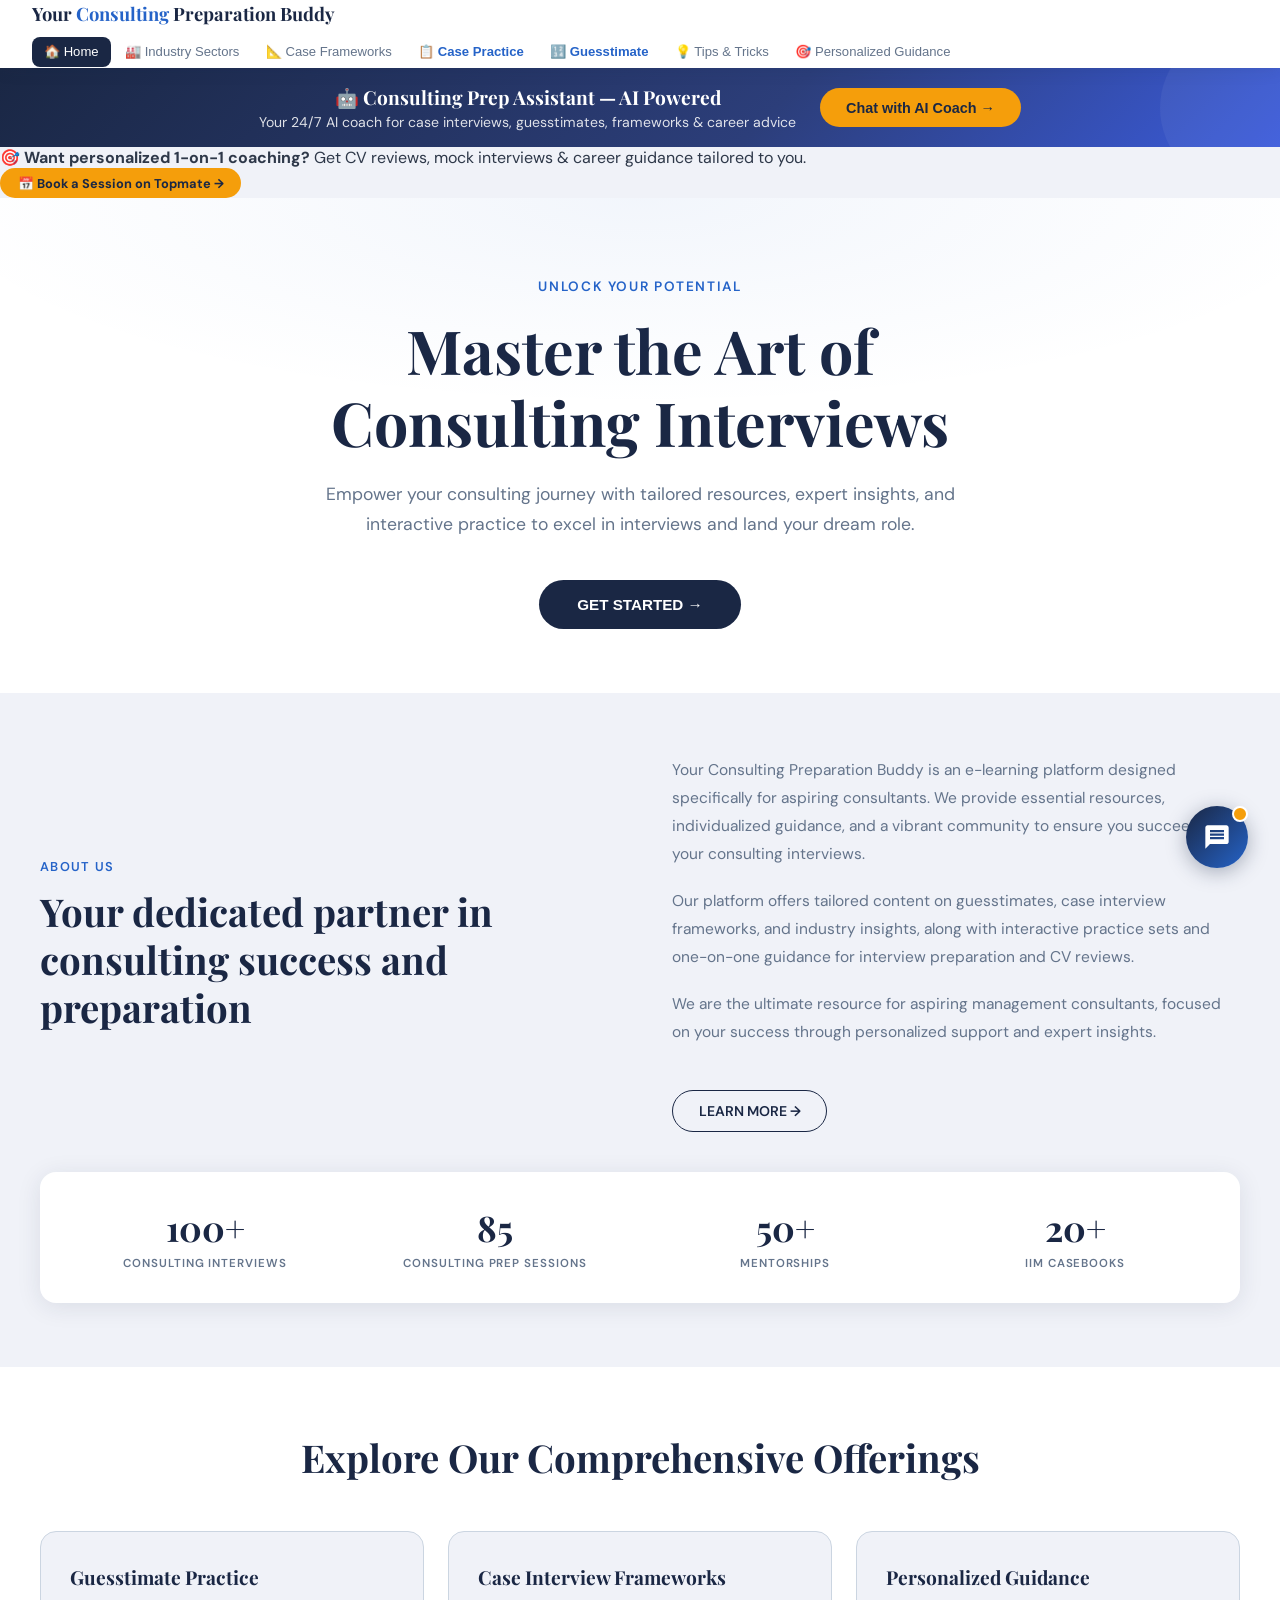
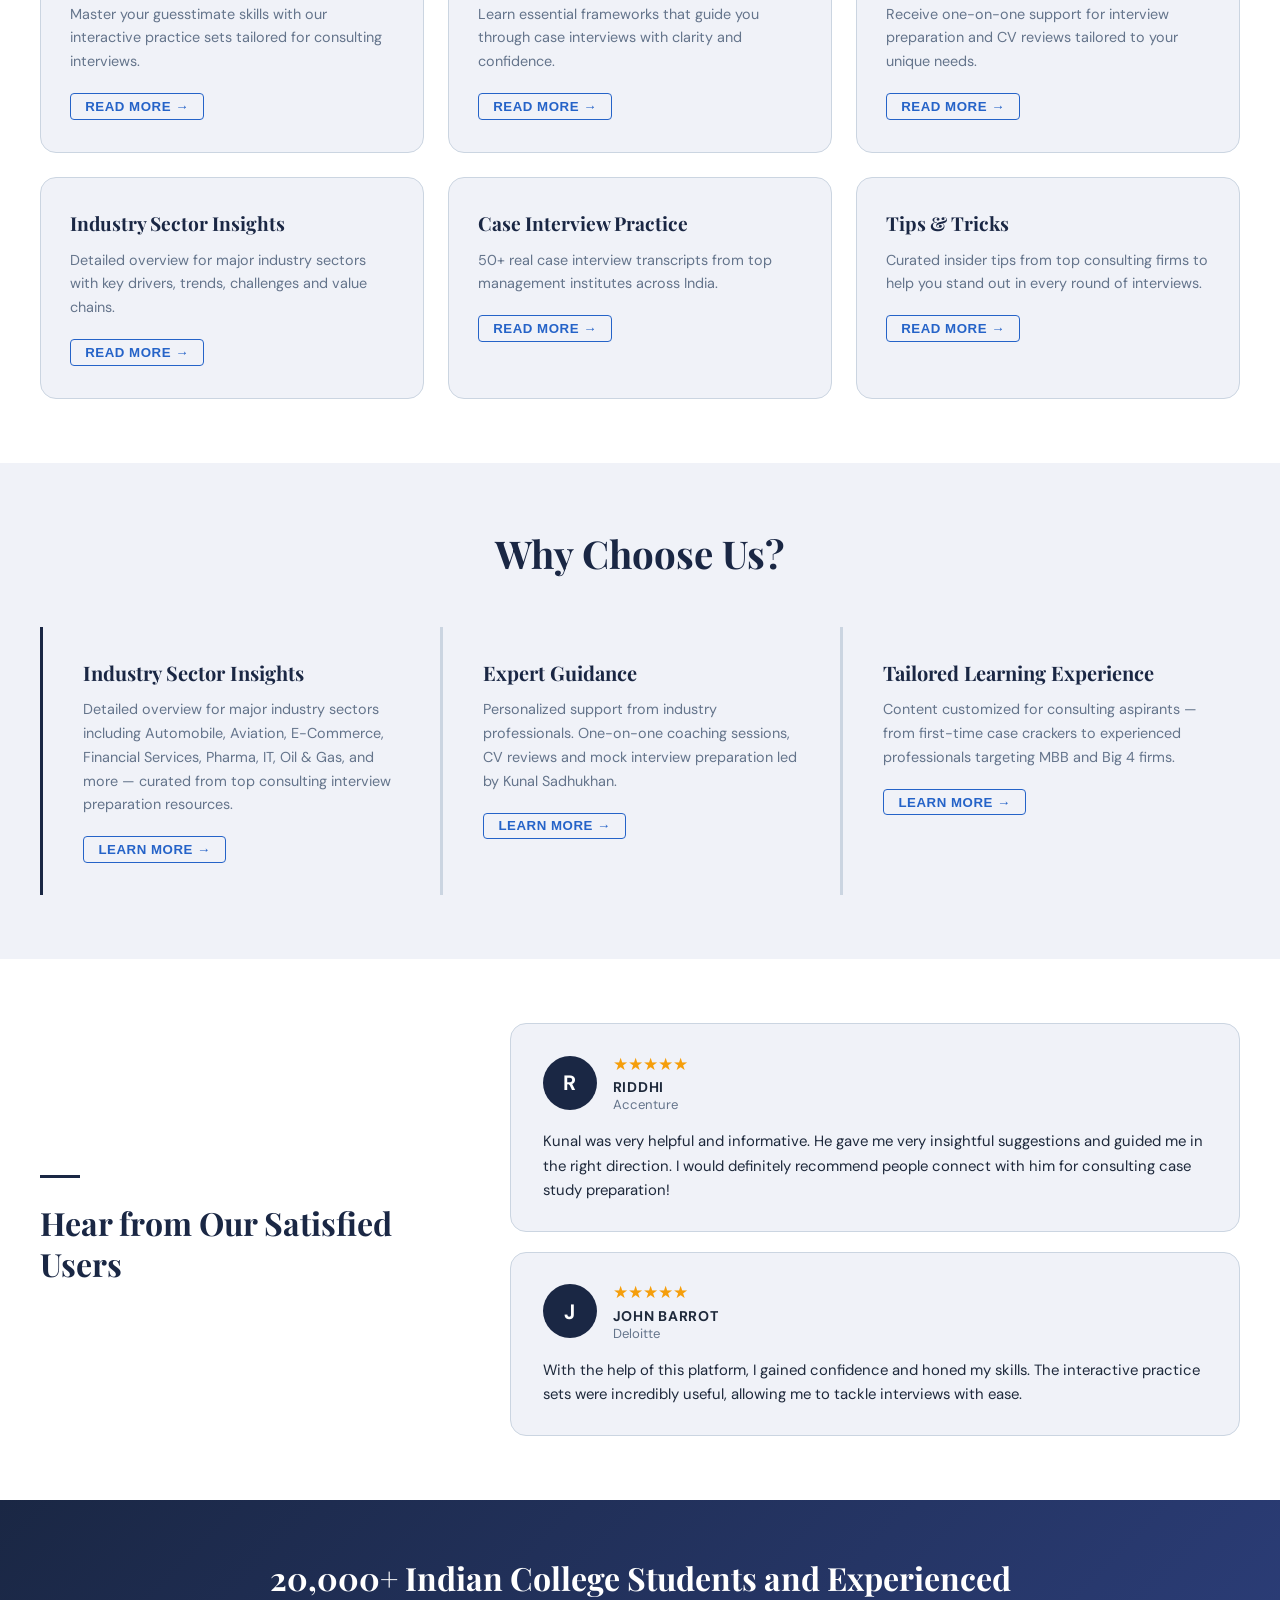
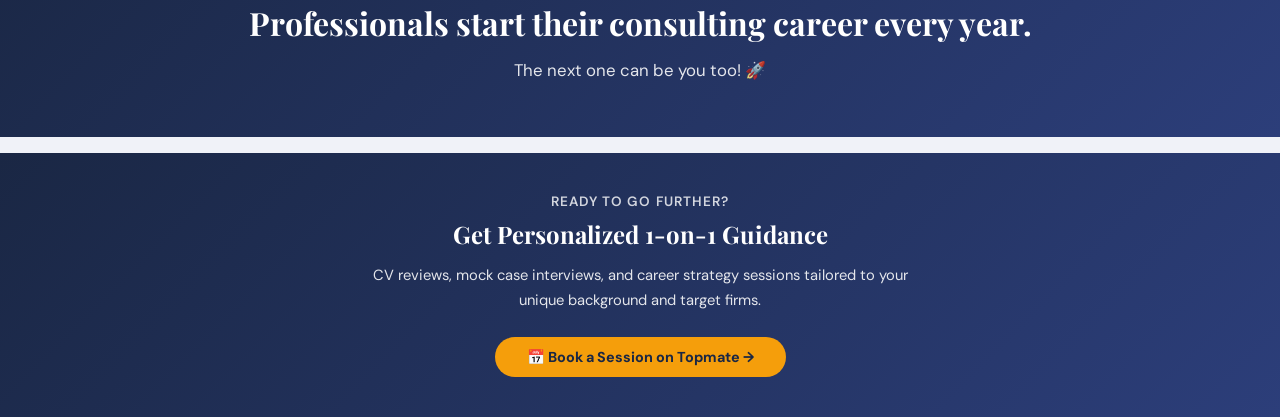
==== commit 81e70d6b: "Add files via upload" ====
--- a/index.html
+++ b/index.html
@@ -921,6 +921,90 @@
   .nav-inner { height: auto; padding: 0.5rem 0; }
   .section-wrap { padding: 2rem 1rem; }
 }
+<style>
+/* ── GUIDANCE STICKY STRIP ── */
+.guidance-strip {
+  background: linear-gradient(90deg, #1a2744 0%, #2563c8 100%);
+  color: white;
+  padding: 0.65rem 2rem;
+  display: flex;
+  align-items: center;
+  justify-content: center;
+  gap: 1.5rem;
+  flex-wrap: wrap;
+  font-size: 0.85rem;
+}
+.guidance-strip p { opacity: 0.92; }
+.guidance-strip strong { opacity: 1; }
+.topmate-btn {
+  display: inline-flex;
+  align-items: center;
+  gap: 0.4rem;
+  background: #f59e0b;
+  color: #1a2744;
+  padding: 0.4rem 1.1rem;
+  border-radius: 50px;
+  font-weight: 700;
+  font-size: 0.8rem;
+  text-decoration: none;
+  transition: all 0.2s;
+  white-space: nowrap;
+}
+.topmate-btn:hover { background: #fbbf24; transform: scale(1.04); }
+
+.case-card {
+  background: var(--white);
+  border-radius: var(--radius);
+  border: 1px solid var(--border);
+  overflow: hidden;
+  box-shadow: 0 2px 12px rgba(26,39,68,0.06);
+  transition: box-shadow 0.2s;
+}
+.case-card:hover { box-shadow: var(--card-shadow); }
+.case-header {
+  padding: 1.2rem 1.5rem;
+  cursor: pointer;
+  display: flex;
+  align-items: center;
+  gap: 1rem;
+  flex-wrap: wrap;
+  background: var(--bg);
+  transition: background 0.18s;
+}
+.case-header:hover { background: var(--bg2); }
+.case-meta { display: flex; align-items: center; gap: 0.5rem; flex-wrap: wrap; flex: 0 0 auto; }
+.case-title { flex: 1; font-weight: 700; font-size: 0.95rem; color: var(--navy); font-family: 'Playfair Display', serif; }
+.case-toggle { color: var(--text-light); font-size: 0.8rem; transition: transform 0.2s; }
+.case-header.open .case-toggle { transform: rotate(180deg); }
+.case-body { display: none; padding: 1.5rem; border-top: 1px solid var(--border); }
+.case-body.show { display: block; }
+
+.case-badge { 
+  font-size: 0.72rem; font-weight: 700; padding: 0.2rem 0.7rem; 
+  border-radius: 50px; white-space: nowrap;
+}
+.case-badge.profitability { background: #dcfce7; color: #15803d; }
+.case-badge.marketentry { background: #dbeafe; color: #1d4ed8; }
+.case-badge.pricing { background: #fef9c3; color: #a16207; }
+.case-badge.growth { background: #f3e8ff; color: #7e22ce; }
+.case-badge.unconventional { background: #ffe4e6; color: #be123c; }
+
+.case-difficulty {
+  font-size: 0.7rem; font-weight: 600; padding: 0.2rem 0.6rem;
+  border-radius: 50px;
+}
+.case-difficulty.easy { background: #dcfce7; color: #15803d; }
+.case-difficulty.moderate { background: #fef9c3; color: #a16207; }
+.case-difficulty.hard { background: #fee2e2; color: #b91c1c; }
+.case-sector { font-size: 0.72rem; color: var(--text-light); }
+
+.case-problem { background: var(--bg2); border-radius: 10px; padding: 0.9rem 1.1rem; font-size: 0.88rem; color: var(--text); margin-bottom: 1rem; line-height: 1.65; }
+.case-facts { background: #fffbeb; border: 1px solid #fde68a; border-radius: 10px; padding: 0.9rem 1.1rem; font-size: 0.85rem; color: #78350f; margin-bottom: 1rem; line-height: 1.65; }
+.case-transcript { display: flex; flex-direction: column; gap: 0.5rem; margin-bottom: 1rem; }
+.transcript-q { background: var(--bg2); border-left: 3px solid var(--navy); border-radius: 0 8px 8px 0; padding: 0.6rem 1rem; font-size: 0.85rem; color: var(--navy); font-weight: 500; }
+.transcript-a { background: var(--white); border: 1px solid var(--border); border-left: 3px solid var(--blue); border-radius: 0 8px 8px 0; padding: 0.6rem 1rem; font-size: 0.85rem; color: var(--text); margin-left: 1rem; }
+.case-takeaway { background: #f0fdf4; border: 1px solid #bbf7d0; border-radius: 10px; padding: 0.9rem 1.1rem; font-size: 0.85rem; color: #14532d; line-height: 1.65; }
+</style>
 </style>
 </head>
 <body>
@@ -952,6 +1036,12 @@
   </div>
 </div>
 
+<!-- PERSISTENT GUIDANCE STRIP — visible on every tab -->
+<div class="guidance-strip">
+  <p>🎯 <strong>Want personalized 1-on-1 coaching?</strong> Get CV reviews, mock interviews & career guidance tailored to you.</p>
+  <a href="https://topmate.io/kunal_sadhukhan" target="_blank" rel="noopener" class="topmate-btn">📅 Book a Session on Topmate →</a>
+</div>
+
 <!-- ═══════════════════════════ HOME TAB ═══════════════════════════ -->
 <div id="tab-home" class="tab-content active">
 
@@ -1015,7 +1105,7 @@
       </div>
       <div class="offering-card" onclick="showTab('practice')">
         <h3>Case Interview Practice</h3>
-        <p>50+ real case interview transcripts from IIM Ahmedabad, Calcutta, Lucknow and FMS Delhi.</p>
+        <p>50+ real case interview transcripts from top management institutes across India.</p>
         <button class="read-more-link">READ MORE →</button>
       </div>
       <div class="offering-card" onclick="showTab('tips')">
@@ -1032,7 +1122,7 @@
     <div class="why-grid">
       <div class="why-card">
         <h3>Industry Sector Insights</h3>
-        <p>Detailed overview for major industry sectors including Automobile, Aviation, E-Commerce, Financial Services, Pharma, IT, Oil & Gas, and more — curated from top IIM casebooks.</p>
+        <p>Detailed overview for major industry sectors including Automobile, Aviation, E-Commerce, Financial Services, Pharma, IT, Oil & Gas, and more — curated from top consulting interview preparation resources.</p>
         <button class="read-more-link" onclick="showTab('industry')">LEARN MORE →</button>
       </div>
       <div class="why-card">
@@ -1087,6 +1177,14 @@
     <p>The next one can be you too! 🚀</p>
   </div>
 
+<!-- Guidance CTA inside tab -->
+<div style="background:linear-gradient(135deg,#1a2744,#2c3e7a);color:white;padding:2.5rem 2rem;text-align:center;margin-top:1rem;">
+  <p style="font-size:0.85rem;opacity:0.8;letter-spacing:0.08em;text-transform:uppercase;font-weight:600;margin-bottom:0.5rem;">Ready to go further?</p>
+  <h3 style="font-family:'Playfair Display',serif;font-size:1.5rem;font-weight:700;margin-bottom:0.8rem;">Get Personalized 1-on-1 Guidance</h3>
+  <p style="opacity:0.88;font-size:0.92rem;max-width:540px;margin:0 auto 1.5rem;line-height:1.7;">CV reviews, mock case interviews, and career strategy sessions tailored to your unique background and target firms.</p>
+  <a href="https://topmate.io/kunal_sadhukhan" target="_blank" rel="noopener" class="topmate-btn" style="font-size:0.9rem;padding:0.7rem 2rem;">📅 Book a Session on Topmate →</a>
+</div>
+
 </div><!-- /home -->
 
 <!-- ═══════════════════════════ INDUSTRY SECTORS TAB ═══════════════════════════ -->
@@ -1094,7 +1192,7 @@
   <div style="padding:3rem 2rem 1rem;max-width:1200px;margin:0 auto;">
     <div class="industry-intro">
       <h2>Know Industry Sectors</h2>
-      <p>Deep dives into major industry sectors — key data, drivers, trends, challenges and value chains. Sourced from IIM Ahmedabad, Calcutta, Lucknow and FMS Delhi casebooks.</p>
+      <p>Deep dives into major industry sectors — key data, drivers, trends, challenges and value chains. </p>
     </div>
     <div class="sector-tabs-bar">
       <button class="sector-tab-btn active" onclick="showSector('automobile')">🚗 Automobile</button>
@@ -1116,7 +1214,7 @@
     <!-- AUTOMOBILE -->
     <div id="sector-automobile" class="sector-panel active">
       <div class="sector-card">
-        <div class="sector-badge">Source: IIM Calcutta Casebook 2023-24 | IBEF</div>
+        
         <h3>Automobile Industry</h3>
         <p class="sector-overview">The automobile industry is divided into four major business segments: two-wheelers, three-wheelers, commercial vehicles, and passenger vehicles. India is the <strong>5th largest automobile market globally</strong> with annual production of 23M vehicles in FY22, contributing 7.1% to GDP.</p>
         <div class="key-metrics-row">
@@ -1180,7 +1278,7 @@
     <!-- AVIATION -->
     <div id="sector-aviation" class="sector-panel">
       <div class="sector-card">
-        <div class="sector-badge">Source: IIM Calcutta Casebook 2023-24 | IBEF</div>
+        
         <h3>Aviation Industry</h3>
         <p class="sector-overview">India's aviation sector is the <strong>3rd largest globally</strong> in terms of handling domestic air-traffic. The sector encompasses airlines, airports, MRO & Ground Services, Aircraft Manufacturing, Air Traffic Control, and Aviation Education.</p>
         <div class="key-metrics-row">
@@ -1244,7 +1342,7 @@
     <!-- E-COMMERCE -->
     <div id="sector-ecommerce" class="sector-panel">
       <div class="sector-card">
-        <div class="sector-badge">Source: IIM Calcutta Casebook 2023-24 | IBEF</div>
+        
         <h3>E-Commerce Industry</h3>
         <p class="sector-overview">India could outpace more mature markets to become the <strong>3rd largest e-commerce market globally</strong> with a $350B size by 2030. Current industry size is $75B with 21% CAGR (2022–30). Two dominant models: Marketplace Model (zero inventory) and Inventory-Led Model (e-tailers).</p>
         <div class="key-metrics-row">
@@ -1301,7 +1399,7 @@
     <!-- FINANCIAL SERVICES -->
     <div id="sector-financial" class="sector-panel">
       <div class="sector-card">
-        <div class="sector-badge">Source: IIM Calcutta Casebook 2023-24 | IBEF</div>
+        
         <h3>Financial Services Industry</h3>
         <p class="sector-overview">India's financial services sector encompasses Banks, NBFCs, Insurance, Capital Markets, and Mutual Funds. India's stock market is expected to reach <strong>$5T surpassing UK</strong> to become the 5th largest by 2024 (Goldman Sachs). Regulated by RBI, SEBI, and IRDAI.</p>
         <div class="key-metrics-row">
@@ -1358,7 +1456,7 @@
     <!-- FMCG -->
     <div id="sector-fmcg" class="sector-panel">
       <div class="sector-card">
-        <div class="sector-badge">Source: IIM Calcutta Casebook 2023-24 | IBEF</div>
+        
         <h3>FMCG — Fast Moving Consumer Goods</h3>
         <p class="sector-overview">The FMCG sector is one of India's largest sectors. Products include food & beverages, personal care, home care, and healthcare. India's FMCG market is driven by rural growth, premiumisation, and digital commerce. Companies compete heavily on distribution reach and brand equity.</p>
         <div class="key-metrics-row">
@@ -1410,7 +1508,7 @@
     <!-- PHARMA -->
     <div id="sector-pharma" class="sector-panel">
       <div class="sector-card">
-        <div class="sector-badge">Source: IIM Calcutta Casebook 2023-24 | IBEF | CARE</div>
+        
         <h3>Pharmaceutical Industry</h3>
         <p class="sector-overview">India ranks <strong>3rd worldwide for pharmaceutical production by volume</strong> and 14th by value. The industry involves development, production, and commercialization of drugs. India is a global hub for generic drug manufacturing, supplying ~60% of global vaccines.</p>
         <div class="key-metrics-row">
@@ -1468,7 +1566,7 @@
     <!-- IT & ITES -->
     <div id="sector-itites" class="sector-panel">
       <div class="sector-card">
-        <div class="sector-badge">Source: IIM Calcutta Casebook 2023-24 | IIM Lucknow Casebook 2026</div>
+        
         <h3>IT & ITeS Industry</h3>
         <p class="sector-overview">India's IT sector is a global powerhouse, contributing significantly to exports and employment. The industry spans IT Services, Business Process Management (BPM), Software Products, and Engineering R&D. India accounts for ~55% of the global IT outsourcing market.</p>
         <div class="key-metrics-row">
@@ -1522,7 +1620,7 @@
     <!-- CEMENT -->
     <div id="sector-cement" class="sector-panel">
       <div class="sector-card">
-        <div class="sector-badge">Source: IIM Calcutta Casebook 2023-24 | IBEF</div>
+        
         <h3>Cement Industry</h3>
         <p class="sector-overview">India is the <strong>second largest cement producer worldwide</strong> with over 7% of global installed capacity. Total installed capacity exceeds 360 MT. Rural & urban housing accounts for 52% of cement demand.</p>
         <div class="key-metrics-row">
@@ -1578,7 +1676,7 @@
     <!-- TELECOM -->
     <div id="sector-telecom" class="sector-panel">
       <div class="sector-card">
-        <div class="sector-badge">Source: IIM Calcutta Casebook 2023-24</div>
+        
         <h3>Telecommunication Industry</h3>
         <p class="sector-overview">India's telecom sector is the <strong>second largest globally</strong> in subscriber base with 1.1 billion subscribers. The industry involves mobile (wireless), fixed-line (broadband), and internet services. India's urban tele-density is 131% while rural remains at 58%.</p>
         <div class="key-metrics-row">
@@ -1633,7 +1731,7 @@
     <!-- OIL & GAS -->
     <div id="sector-oilgas" class="sector-panel">
       <div class="sector-card">
-        <div class="sector-badge">Source: IIM Calcutta Casebook 2023-24 | IBEF</div>
+        
         <h3>Oil & Gas Industry</h3>
         <p class="sector-overview">India is the <strong>3rd largest consumer of oil globally</strong> and heavily dependent on imports (85% of crude requirements). The sector has three segments: Upstream (exploration & production), Midstream (pipelines & storage), and Downstream (refining & distribution).</p>
         <div class="key-metrics-row">
@@ -1683,7 +1781,7 @@
     <!-- POWER -->
     <div id="sector-power" class="sector-panel">
       <div class="sector-card">
-        <div class="sector-badge">Source: IIM Calcutta Casebook 2023-24 | IBEF</div>
+        
         <h3>Power Industry</h3>
         <p class="sector-overview">India is the <strong>3rd largest producer and consumer of electricity</strong> worldwide behind China and USA. Total installed capacity is 411 GW with peak demand of 205 GW. Governed by the Electricity Act (2003). India targets 500 GW renewable energy capacity.</p>
         <div class="key-metrics-row">
@@ -1737,7 +1835,7 @@
     <!-- STEEL -->
     <div id="sector-steel" class="sector-panel">
       <div class="sector-card">
-        <div class="sector-badge">Source: IIM Ahmedabad Casebook 2022-23 | FMS Casebook 2023-24</div>
+        
         <h3>Steel Industry</h3>
         <p class="sector-overview">India is the <strong>2nd largest steel producer globally</strong>. The industry is capital-intensive with complex value chains from iron ore extraction to finished steel products. Key players include Tata Steel, JSW, SAIL, and ArcelorMittal Nippon Steel India.</p>
         <div class="key-metrics-row">
@@ -1791,7 +1889,7 @@
     <!-- RETAIL -->
     <div id="sector-retail" class="sector-panel">
       <div class="sector-card">
-        <div class="sector-badge">Source: IIM Ahmedabad Casebook 2022-23 | FMS Casebook 2023-24</div>
+        
         <h3>Retail Industry</h3>
         <p class="sector-overview">India's retail sector is the <strong>4th largest in the world</strong>. Organized retail accounts for ~12% while unorganized (kirana stores, wet markets) holds the rest. The sector is transforming through modern trade, e-commerce, and quick commerce channels.</p>
         <div class="key-metrics-row">
@@ -1845,7 +1943,7 @@
     <!-- REAL ESTATE -->
     <div id="sector-realestate" class="sector-panel">
       <div class="sector-card">
-        <div class="sector-badge">Source: IIM Lucknow Casebook 2026</div>
+        
         <h3>Real Estate Industry</h3>
         <p class="sector-overview">India's real estate sector is expected to reach <strong>$1 trillion by 2030</strong>, contributing 13% to GDP. It is one of the largest employers in the country. The sector spans residential, commercial, retail, hospitality, and special economic zones.</p>
         <div class="key-metrics-row">
@@ -1898,6 +1996,14 @@
     </div>
 
   </div>
+<!-- Guidance CTA inside tab -->
+<div style="background:linear-gradient(135deg,#1a2744,#2c3e7a);color:white;padding:2.5rem 2rem;text-align:center;margin-top:2rem;">
+  <p style="font-size:0.85rem;opacity:0.8;letter-spacing:0.08em;text-transform:uppercase;font-weight:600;margin-bottom:0.5rem;">Want expert guidance on industry analysis?</p>
+  <h3 style="font-family:'Playfair Display',serif;font-size:1.5rem;font-weight:700;margin-bottom:0.8rem;">Book a 1-on-1 Industry Deep-Dive Session</h3>
+  <p style="opacity:0.88;font-size:0.92rem;max-width:540px;margin:0 auto 1.5rem;line-height:1.7;">Learn how to apply industry frameworks in live case interviews with personalized coaching from Kunal.</p>
+  <a href="https://topmate.io/kunal_sadhukhan" target="_blank" rel="noopener" class="topmate-btn" style="font-size:0.9rem;padding:0.7rem 2rem;">📅 Book a Session on Topmate →</a>
+</div>
+
 </div><!-- /industry -->
 
 <!-- ═══════════════════════════ FRAMEWORKS TAB ═══════════════════════════ -->
@@ -1905,7 +2011,7 @@
   <div class="framework-wrap">
     <div class="fw-intro">
       <h2>Case Interview Frameworks</h2>
-      <p>Master the essential frameworks used in consulting case interviews. Each framework below is drawn directly from IIM Ahmedabad, Calcutta, and Lucknow casebooks.</p>
+      <p>Master the essential frameworks used in consulting case interviews. Each framework is battle-tested in consulting interview rooms across top firms.</p>
     </div>
 
     <div class="fw-tabs-bar">
@@ -2014,7 +2120,7 @@
         </div>
 
         <div class="tip-box">
-          <strong>💡 Pro Tips from IIM Casebooks:</strong> Always ask if the issue is industry-wide or company-specific first — this narrows your tree immediately. Use MECE buckets. When revenue is the issue, always split by segment before diving into price vs volume. Never jump to recommendations before finding the root cause.
+          <strong>💡 💡 Pro Tips for Case Interviews:</strong> Always ask if the issue is industry-wide or company-specific first — this narrows your tree immediately. Use MECE buckets. When revenue is the issue, always split by segment before diving into price vs volume. Never jump to recommendations before finding the root cause.
         </div>
       </div>
     </div>
@@ -2068,7 +2174,7 @@
         </div>
 
         <div class="tip-box">
-          <strong>💡 Pro Tip:</strong> Always ask about <em>motive</em> before the analysis. A defensive entry (blocking competition) needs a very different recommendation than an offensive entry (profit maximization). The IIM Lucknow casebook emphasizes: "Quantify the entry decision — always estimate Year 1 revenue and breakeven period."
+          <strong>💡 Pro Tip:</strong> Always ask about <em>motive</em> before the analysis. A defensive entry (blocking competition) needs a very different recommendation than an offensive entry (profit maximization). Industry best practice emphasizes: "Quantify the entry decision — always estimate Year 1 revenue and breakeven period."
         </div>
       </div>
     </div>
@@ -2236,7 +2342,7 @@
         </div>
 
         <div class="tip-box">
-          <strong>💡 Key Insight:</strong> Always confirm whether the growth target is absolute (revenue $X) or relative (X% CAGR). Build a simple model: Current Revenue × Growth Rate = Gap to close. Then show how your recommendations fill the gap. The IIM Ahmedabad casebook notes: "Always link recommendations back to the numbers."
+          <strong>💡 Key Insight:</strong> Always confirm whether the growth target is absolute (revenue $X) or relative (X% CAGR). Build a simple model: Current Revenue × Growth Rate = Gap to close. Then show how your recommendations fill the gap. Industry experts note: "Always link recommendations back to the numbers."
         </div>
       </div>
     </div>
@@ -2366,7 +2472,7 @@
         </div>
 
         <div class="fw-box">
-          <h4>🧭 Case Hygiene — Golden Rules from IIM Casebooks</h4>
+          <h4>🧭 🧭 Case Hygiene — Golden Rules for Consulting Interviews</h4>
           <ul>
             <li>Always clarify the problem statement before jumping in — never assume</li>
             <li>Be MECE (Mutually Exclusive, Collectively Exhaustive) in every structure you build</li>
@@ -2384,60 +2490,1520 @@
       </div>
     </div>
   </div>
+<!-- Guidance CTA inside tab -->
+<div style="background:linear-gradient(135deg,#1a2744,#2c3e7a);color:white;padding:2.5rem 2rem;text-align:center;margin-top:2rem;">
+  <p style="font-size:0.85rem;opacity:0.8;letter-spacing:0.08em;text-transform:uppercase;font-weight:600;margin-bottom:0.5rem;">Want to apply these frameworks in live mock interviews?</p>
+  <h3 style="font-family:'Playfair Display',serif;font-size:1.5rem;font-weight:700;margin-bottom:0.8rem;">Practice Frameworks with a Real Coach</h3>
+  <p style="opacity:0.88;font-size:0.92rem;max-width:540px;margin:0 auto 1.5rem;line-height:1.7;">Structured 1-on-1 mock interviews with instant feedback on your framework quality, structure, and communication.</p>
+  <a href="https://topmate.io/kunal_sadhukhan" target="_blank" rel="noopener" class="topmate-btn" style="font-size:0.9rem;padding:0.7rem 2rem;">📅 Book a Session on Topmate →</a>
+</div>
+
 </div><!-- /frameworks -->
 
-<!-- ═══════════════════════════ PRACTICE TAB (PLACEHOLDER) ═══════════════════════════ -->
+
+<!-- ═══════════════════════════ PRACTICE TAB ═══════════════════════════ -->
 <div id="tab-practice" class="tab-content">
-  <div style="max-width:900px;margin:4rem auto;padding:2rem;text-align:center;">
-    <div style="font-size:3rem;margin-bottom:1rem;">📋</div>
-    <h2 style="font-family:'Playfair Display',serif;color:var(--navy);font-size:2rem;margin-bottom:1rem;">Case Interview Practice</h2>
-    <p style="color:var(--text-light);font-size:1rem;line-height:1.7;margin-bottom:1.5rem;">50+ detailed case interview transcripts across Profitability, Market Entry, Pricing, Growth Strategy, and Unconventional cases — sourced from IIM Ahmedabad, Calcutta, Lucknow & FMS Delhi casebooks. <strong>Coming in Part 3!</strong></p>
-    <div style="background:var(--bg2);border-radius:12px;padding:1.5rem;margin-bottom:1.5rem;text-align:left;">
-      <strong style="color:var(--navy);">What's included in Part 3:</strong>
-      <ul style="list-style:none;margin-top:0.8rem;display:flex;flex-direction:column;gap:0.4rem;">
-        <li style="font-size:0.9rem;color:var(--text);">✅ 15+ Profitability Cases (Delhi Metro, Beer Manufacturer, Hospital Chain, SaaS Firm, SpiceJet vs IndiGo...)</li>
-        <li style="font-size:0.9rem;color:var(--text);">✅ 10+ Market Entry Cases (Investment Bank in India, Ratan Tata Car Service, Chemical Company...)</li>
-        <li style="font-size:0.9rem;color:var(--text);">✅ 8+ Pricing Cases (Korean Fertilizer, Toothbrush, Teleporting Machine, Expressway Pricing...)</li>
-        <li style="font-size:0.9rem;color:var(--text);">✅ 8+ Growth Strategy Cases (Flipkart 2017, South African Telecom, Online Travel Aggregator...)</li>
-        <li style="font-size:0.9rem;color:var(--text);">✅ 10+ Unconventional Cases (Ministry cases, VC Firm, Analytics Firm, Google MSMEs...)</li>
-      </ul>
-    </div>
-    <button class="open-chat-btn" onclick="openChat()" style="font-size:0.9rem;">Ask AI Coach about any case now →</button>
+<div style="max-width:1200px;margin:0 auto;padding:2rem;">
+
+  <div class="fw-intro">
+    <h2>Case Interview Practice</h2>
+    <p>50+ real case interview transcripts with full problem statements, candidate dialogues, issue trees, and key takeaways. Organized by case type — practice like it's the real thing.</p>
   </div>
+
+  <!-- Category filter bar -->
+  <div class="sector-tabs-bar" style="margin-bottom:2rem;">
+    <button class="sector-tab-btn active" onclick="filterCases('all',this)">📋 All Cases</button>
+    <button class="sector-tab-btn" onclick="filterCases('profitability',this)">📊 Profitability</button>
+    <button class="sector-tab-btn" onclick="filterCases('marketentry',this)">🌍 Market Entry</button>
+    <button class="sector-tab-btn" onclick="filterCases('pricing',this)">💰 Pricing</button>
+    <button class="sector-tab-btn" onclick="filterCases('growth',this)">📈 Growth</button>
+    <button class="sector-tab-btn" onclick="filterCases('unconventional',this)">🔀 Unconventional</button>
+  </div>
+
+  <div id="cases-container" style="display:flex;flex-direction:column;gap:1.5rem;">
+
+    <!-- ── PROFITABILITY CASES ── -->
+
+    <!-- CASE 1 -->
+    <div class="case-card" data-cat="profitability">
+      <div class="case-header" onclick="toggleCase(this)">
+        <div class="case-meta"><span class="case-badge profitability">Profitability</span><span class="case-difficulty moderate">Moderate</span><span class="case-sector">Transportation / Public Infrastructure</span></div>
+        <div class="case-title">Case 1: Delhi Metro Network — Declining Revenue</div>
+        <div class="case-toggle">▼</div>
+      </div>
+      <div class="case-body">
+        <div class="case-problem"><strong>Problem Statement:</strong> The Delhi Metro network is facing profitability issues. Figure out why and suggest recommendations.</div>
+        <div class="case-facts"><strong>Key Facts:</strong> Issue specific to Connaught Place (CP) station. Not an industry-wide problem. Revenue from outlets (retail tenants) is lower than other stations. Number of outlet units same across all stations.</div>
+        <div class="case-transcript">
+          <div class="transcript-q">Q: What are the revenue streams for the Metro?</div>
+          <div class="transcript-a">A: Tickets, Advertisements, and Retail Outlets. Also consulting services, but issue is in metro operations only.</div>
+          <div class="transcript-q">Q: Revenue = # Outlets × Occupancy Rate × Rent per Outlet. Which is the issue?</div>
+          <div class="transcript-a">A: Occupancy rate of outlets at CP is low compared to other stations.</div>
+          <div class="transcript-q">Q: A franchise owner considers: awareness, tender process, outlet location, contract terms. Is there a contract issue?</div>
+          <div class="transcript-a">A: Yes — lock-in period at CP is 12 months vs 6 months at other stations. Franchises avoid it due to higher risk.</div>
+          <div class="transcript-q">Recommendation?</div>
+          <div class="transcript-a">Short-term: Reduce lock-in period or lower rent. Long-term: Differential pricing — higher rent for 2-month lock-in, lower for 6-month to incentivize franchises.</div>
+        </div>
+        <div class="case-takeaway">💡 <strong>Takeaway:</strong> Use MECE structure throughout. Revenue = Price × Volume at every level. Don't jump to laundry-listing — always use sub-buckets.</div>
+      </div>
+    </div>
+
+    <!-- CASE 2 -->
+    <div class="case-card" data-cat="profitability">
+      <div class="case-header" onclick="toggleCase(this)">
+        <div class="case-meta"><span class="case-badge profitability">Profitability</span><span class="case-difficulty moderate">Moderate</span><span class="case-sector">Hospitality</span></div>
+        <div class="case-title">Case 2: Five Star Hotel — Lower Profitability</div>
+        <div class="case-toggle">▼</div>
+      </div>
+      <div class="case-body">
+        <div class="case-problem"><strong>Problem Statement:</strong> A 5-star hotel in Mumbai has been facing lower profitability for the last 3 years, worsening in the last 1 year. Find the root cause and suggest recommendations.</div>
+        <div class="case-facts"><strong>Key Facts:</strong> Single hotel (not a chain). Not an industry-wide issue. Revenue streams: Rooms, Restaurants, Banquet Hall, Ancillary. Customer mix shifted: Tourist 50%→30%, Business 50%→70%. Occupancy and room count unchanged. Continental restaurant seeing lower in-dining revenues.</div>
+        <div class="case-transcript">
+          <div class="transcript-q">Q: Revenue = # Rooms × Occupancy × Rent. All constant. What changed?</div>
+          <div class="transcript-a">A: Greater business customers → fixed corporate rates → revenue ceiling. Business customers pay lower than tourist walk-in rates.</div>
+          <div class="transcript-q">Q: Restaurant — Dining Revenue = # Tables × Occupancy × Avg. Order Value. All constant. Why lower revenue?</div>
+          <div class="transcript-a">A: Payment gateway issue. Customers with Zomato Gold / Dineout get discounts, reducing net revenue received by hotel.</div>
+          <div class="transcript-q">Recommendations?</div>
+          <div class="transcript-a">Short-term: Increase prices for room service for business customers. Long-term: Re-negotiate corporate contracts; negotiate discount caps with Zomato/Dineout; limit business customer room allocation.</div>
+        </div>
+        <div class="case-takeaway">💡 <strong>Takeaway:</strong> "Revenue received" vs "Revenue billed" is a key distinction. Discounts and payment gateways can silently erode revenue — always check the payment bucket in hospitality cases.</div>
+      </div>
+    </div>
+
+    <!-- CASE 3 -->
+    <div class="case-card" data-cat="profitability">
+      <div class="case-header" onclick="toggleCase(this)">
+        <div class="case-meta"><span class="case-badge profitability">Profitability</span><span class="case-difficulty easy">Easy</span><span class="case-sector">Insurance / BFSI</span></div>
+        <div class="case-title">Case 3: Car Insurance Company — Rising Claims</div>
+        <div class="case-toggle">▼</div>
+      </div>
+      <div class="case-body">
+        <div class="case-problem"><strong>Problem Statement:</strong> An insurance company has been facing declining profits in automobile insurance for the past year. Analyze and suggest recommendations.</div>
+        <div class="case-facts"><strong>Key Facts:</strong> Operates in Delhi, Maharashtra, Gujarat via car dealers and renewals. Company-specific issue (not industry-wide). Revenue unchanged. Costs increased — specifically claims payout. Number of payouts increased (not average amount per payout).</div>
+        <div class="case-transcript">
+          <div class="transcript-q">Q: Cost = Fixed (Operating) + Variable (Claims + Marketing). Claims payout increased. Is it # payouts or avg amount?</div>
+          <div class="transcript-a">A: Number of payouts increased.</div>
+          <div class="transcript-q">Q: Root cause — internal (algorithm change) or external (more accidents)?</div>
+          <div class="transcript-a">A: External. Young customers driving recklessly → higher accident frequency → more claims.</div>
+          <div class="transcript-q">Recommendations?</div>
+          <div class="transcript-a">Short-term: Behaviour-based premiums (safe drivers pay less, reckless more); cap on reimbursable damages. Long-term: Diversify customer base by age and geography.</div>
+        </div>
+        <div class="case-takeaway">💡 <strong>Takeaway:</strong> In insurance, always split claims into # payouts × avg amount. External issues (reckless driving, weather events) can be split into technical vs interpersonal causes.</div>
+      </div>
+    </div>
+
+    <!-- CASE 4 -->
+    <div class="case-card" data-cat="profitability">
+      <div class="case-header" onclick="toggleCase(this)">
+        <div class="case-meta"><span class="case-badge profitability">Profitability</span><span class="case-difficulty hard">Challenging</span><span class="case-sector">Insurance / Agriculture</span></div>
+        <div class="case-title">Case 4: Tractor Insurance Provider — Declining Profits</div>
+        <div class="case-toggle">▼</div>
+      </div>
+      <div class="case-body">
+        <div class="case-problem"><strong>Problem Statement:</strong> An insurance provider dealing with tractor insurance is facing a decline in profits. Industry-wide issue. Figure out why and recommend solutions.</div>
+        <div class="case-facts"><strong>Key Facts:</strong> Pan-India operations. 5 equal market-share players. Industry-wide problem. Revenues declined (not costs). Fewer customers buying tractor insurance because fewer people are buying tractors.</div>
+        <div class="case-transcript">
+          <div class="transcript-q">Q: Revenue = # Customers × Premium per customer × # Installments. Which changed?</div>
+          <div class="transcript-a">A: # Customers declined. Demand for tractors has reduced.</div>
+          <div class="transcript-q">Q: Customer journey for tractor purchase: Need → Awareness → Affordability → Purchase. Where is the issue?</div>
+          <div class="transcript-a">A: Affordability. Farmers can't borrow enough — banks raised interest rates due to prior loan defaults.</div>
+          <div class="transcript-q">Q: Why did farmers default?</div>
+          <div class="transcript-a">A: Bad monsoon reduced farm income → defaults → banks raised rates → fewer loans → fewer tractors → less insurance.</div>
+          <div class="transcript-q">Recommendations?</div>
+          <div class="transcript-a">Short-term: Partner with agricultural cooperatives, group enrollment discounts. Long-term: Bundle insurance with tractor manufacturers at point of purchase.</div>
+        </div>
+        <div class="case-takeaway">💡 <strong>Takeaway:</strong> This is a "two-level customer journey" case — the root cause is outside the insurance industry entirely (monsoon → farm income → bank rates). Apply the customer journey framework twice.</div>
+      </div>
+    </div>
+
+    <!-- CASE 5 -->
+    <div class="case-card" data-cat="profitability">
+      <div class="case-header" onclick="toggleCase(this)">
+        <div class="case-meta"><span class="case-badge profitability">Profitability</span><span class="case-difficulty moderate">Moderate</span><span class="case-sector">Insurance / BFSI</span></div>
+        <div class="case-title">Case 5: Large Insurance Multinational — Declining Home Insurance</div>
+        <div class="case-toggle">▼</div>
+      </div>
+      <div class="case-body">
+        <div class="case-problem"><strong>Problem Statement:</strong> A large insurance multinational has been facing declining profits in Home Insurance for 2 years. Company-specific problem. Analyze and suggest recommendations.</div>
+        <div class="case-facts"><strong>Key Facts:</strong> Channels: App (online), door-to-door, and bank tie-ups. Costs unchanged. Revenue declined. Fewer new customers being acquired. Salesperson performance is the issue — newer hires from untapped colleges are underperforming.</div>
+        <div class="case-transcript">
+          <div class="transcript-q">Q: Revenue = # customers × premium × installments. Which declined?</div>
+          <div class="transcript-a">A: Number of new customers declined.</div>
+          <div class="transcript-q">Q: Customer journey: Need → Awareness → Availability → Affordability → Purchase Experience. Where is the issue?</div>
+          <div class="transcript-a">A: Purchase experience — specifically the salesperson quality.</div>
+          <div class="transcript-q">Q: Salesperson performance = Ability × Motivation. Which is weak?</div>
+          <div class="transcript-a">A: Ability — new hires from previously untapped colleges are not performing to standard.</div>
+          <div class="transcript-q">Recommendations?</div>
+          <div class="transcript-a">Short-term: Revert to previous hiring pools for majority. Assign experienced mentors to new hires. Long-term: Comprehensive training program; monetary + non-monetary incentives for performance.</div>
+        </div>
+        <div class="case-takeaway">💡 <strong>Takeaway:</strong> The People-Process-Product (3P) framework works well for purchase experience analysis. Always ask: is performance decline from new hires or existing employees?</div>
+      </div>
+    </div>
+
+    <!-- CASE 6 -->
+    <div class="case-card" data-cat="profitability">
+      <div class="case-header" onclick="toggleCase(this)">
+        <div class="case-meta"><span class="case-badge profitability">Profitability</span><span class="case-difficulty easy">Easy</span><span class="case-sector">FMCG / Consumer Goods</span></div>
+        <div class="case-title">Case 6: Beer Manufacturer — Declining Sales in US</div>
+        <div class="case-toggle">▼</div>
+      </div>
+      <div class="case-body">
+        <div class="case-problem"><strong>Problem Statement:</strong> A global beer manufacturing company is facing declining profits in its US division. Industry-wide problem. Figure out why and suggest recommendations.</div>
+        <div class="case-facts"><strong>Key Facts:</strong> 4 major players, client has 50% market share. Revenue declining, costs stable. Industry-wide decline. Units sold declining across channels (liquor stores, pubs). External (Social/lifestyle) factor identified.</div>
+        <div class="case-transcript">
+          <div class="transcript-q">Q: Revenue = Price × Units sold × Product mix. Which changed?</div>
+          <div class="transcript-a">A: Units sold declining. Price and product mix unchanged.</div>
+          <div class="transcript-q">Q: Supply side or demand side issue?</div>
+          <div class="transcript-a">A: Demand side — consumers not buying.</div>
+          <div class="transcript-q">Q: PESTEL analysis — Social factor?</div>
+          <div class="transcript-a">A: Yes — US consumers have become health-conscious. Beer associated with obesity, liver, heart problems. Industry-wide social lifestyle shift.</div>
+          <div class="transcript-q">Recommendations?</div>
+          <div class="transcript-a">Existing products: Promote low-alcohol variants. New products: Launch alcohol-free beer variants that taste like beer — targeting health-conscious segment.</div>
+        </div>
+        <div class="case-takeaway">💡 <strong>Takeaway:</strong> When the issue is industry-wide and demand-side, always go to external/macro analysis (PESTEL). The Social bucket often hides behavioral and demographic shifts.</div>
+      </div>
+    </div>
+
+    <!-- CASE 7 -->
+    <div class="case-card" data-cat="profitability">
+      <div class="case-header" onclick="toggleCase(this)">
+        <div class="case-meta"><span class="case-badge profitability">Profitability</span><span class="case-difficulty easy">Easy</span><span class="case-sector">Retail / FMCG</span></div>
+        <div class="case-title">Case 7: Kirana Store Owner — Declining Profits</div>
+        <div class="case-toggle">▼</div>
+      </div>
+      <div class="case-body">
+        <div class="case-problem"><strong>Problem Statement:</strong> A Kirana store owner in a Tier-2 city is facing declining profits for the past 5-6 months. Find the root cause and recommend solutions.</div>
+        <div class="case-facts"><strong>Key Facts:</strong> Tier-2 city. Customers include urban + nearby village. Competitors exist but not facing same issue. Number of customers and demand declined. Not internal — external competitor issue.</div>
+        <div class="case-transcript">
+          <div class="transcript-q">Q: Revenue = # Customers × Avg Order Value. Both declined. Internal or External?</div>
+          <div class="transcript-a">A: External. Competitor analysis needed.</div>
+          <div class="transcript-q">Q: New competitor or existing competitor change?</div>
+          <div class="transcript-a">A: Existing competitor launched discount for orders above ₹500. Village customers' monthly ration bills exceed ₹500 → they shifted to competitor.</div>
+          <div class="transcript-q">Recommendations?</div>
+          <div class="transcript-a">Don't replicate the price war. Differentiate: offer free home delivery to village customers (avoiding their travel cost), loyalty programs, bundle offers tailored to monthly ration buyers.</div>
+        </div>
+        <div class="case-takeaway">💡 <strong>Takeaway:</strong> Use customer journey (Travel → Parking → Product → Transaction → Post-purchase) for internal analysis first, then shift to External buckets (Customers, Competitors, Collaborators, Regulators). Avoid price wars — always seek differentiation.</div>
+      </div>
+    </div>
+
+    <!-- CASE 8 -->
+    <div class="case-card" data-cat="profitability">
+      <div class="case-header" onclick="toggleCase(this)">
+        <div class="case-meta"><span class="case-badge profitability">Profitability</span><span class="case-difficulty moderate">Moderate</span><span class="case-sector">Healthcare / Pharma</span></div>
+        <div class="case-title">Case 8: Oral Hygiene Products Manufacturer — Declining Profits</div>
+        <div class="case-toggle">▼</div>
+      </div>
+      <div class="case-body">
+        <div class="case-problem"><strong>Problem Statement:</strong> An oral hygiene products manufacturer (toothbrush + mouthwash, India only) has been facing declining profits since inception 2 years ago. Find root cause and suggest recommendations.</div>
+        <div class="case-facts"><strong>Key Facts:</strong> 4th in national market share. Toothbrush: 75% of sales. Mouthwash: 25%. Both declining. Revenue issue (market share loss). Toothbrush: Product specification problem (bristles & length). Mouthwash: External brand image issue (Hollywood ambassador endorsed tobacco brand).</div>
+        <div class="case-transcript">
+          <div class="transcript-q">Q: Revenue = Price × Volume. Which? Market share issue or market size issue?</div>
+          <div class="transcript-a">A: Market share issue. Market growing normally.</div>
+          <div class="transcript-q">Q: Volume declined. Demand-side issue. Internal factor — Product specifications?</div>
+          <div class="transcript-a">A: Bristle quality and toothbrush length not suited to Indian brushing habits (rigorous strokes, morning freshness focus).</div>
+          <div class="transcript-q">Q: Mouthwash — external factor — Likeability bucket?</div>
+          <div class="transcript-a">A: Brand ambassador controversy — endorsed tobacco brand globally, created negative preference shift for mouthwash.</div>
+          <div class="transcript-q">Recommendations?</div>
+          <div class="transcript-a">Toothbrush short-term: Product bundling with mouthwash, niche promotion to differentiate. Long-term: Fix product specs (bristle quality, length). Mouthwash: Replace brand ambassador immediately.</div>
+        </div>
+        <div class="case-takeaway">💡 <strong>Takeaway:</strong> When two products are both declining, analyze separately — root causes can be completely different. Internal (product specs) vs External (brand perception) can coexist in the same company.</div>
+      </div>
+    </div>
+
+    <!-- CASE 9 -->
+    <div class="case-card" data-cat="profitability">
+      <div class="case-header" onclick="toggleCase(this)">
+        <div class="case-meta"><span class="case-badge profitability">Profitability</span><span class="case-difficulty moderate">Moderate</span><span class="case-sector">Steel / Manufacturing</span></div>
+        <div class="case-title">Case 9: Steel Manufacturer — Declining Profits</div>
+        <div class="case-toggle">▼</div>
+      </div>
+      <div class="case-body">
+        <div class="case-problem"><strong>Problem Statement:</strong> A steel manufacturing company has been observing declining profits for the past 2 years. The steel industry has seen a 10% industry-wide decline, but the client is declining more. Find the reason and suggest solutions.</div>
+        <div class="case-facts"><strong>Key Facts:</strong> Industry-wide dip (10%), but client declining more. Revenue dip due to demand decline. Cost side: Raw material (iron ore, coking coal) price increase. Unit production declining with rising costs — classic margin squeeze.</div>
+        <div class="case-transcript">
+          <div class="transcript-q">Q: Revenue = Price × Volume × Product mix. Which factor?</div>
+          <div class="transcript-a">A: Volume declined. Industry demand dipped due to construction slowdown.</div>
+          <div class="transcript-q">Q: Costs — Fixed or Variable? Which cost increased?</div>
+          <div class="transcript-a">A: Raw material costs (coking coal imports) increased significantly.</div>
+          <div class="transcript-q">Q: Why is client worse than industry?</div>
+          <div class="transcript-a">A: Higher proportion of imported coking coal vs competitors who have domestic coal tie-ups.</div>
+          <div class="transcript-q">Recommendations?</div>
+          <div class="transcript-a">Short-term: Hedge coal price exposure via futures contracts. Long-term: Secure domestic coal supply agreements; invest in EAF (Electric Arc Furnace) to reduce coal dependence; diversify to value-added steel products for better margins.</div>
+        </div>
+        <div class="case-takeaway">💡 <strong>Takeaway:</strong> When client performance is worse than industry average, always ask why — the delta reveals the company-specific root cause. Benchmarking against industry is a key diagnostic tool.</div>
+      </div>
+    </div>
+
+    <!-- CASE 10 -->
+    <div class="case-card" data-cat="profitability">
+      <div class="case-header" onclick="toggleCase(this)">
+        <div class="case-meta"><span class="case-badge profitability">Profitability</span><span class="case-difficulty moderate">Moderate</span><span class="case-sector">Power / Energy</span></div>
+        <div class="case-title">Case 10: Electricity Power Plant — Dip in Profits</div>
+        <div class="case-toggle">▼</div>
+      </div>
+      <div class="case-body">
+        <div class="case-problem"><strong>Problem Statement:</strong> An electricity power plant has been experiencing a dip in profits for the last 3 months. Find out the reason and provide solutions.</div>
+        <div class="case-facts"><strong>Key Facts:</strong> Production volume unchanged. Revenue side: amount of electricity produced constant but amount of coal coming in has changed. Input efficiency declining — same output, more input required.</div>
+        <div class="case-transcript">
+          <div class="transcript-q">Q: Profits = Revenue − Costs. Revenue or Costs issue?</div>
+          <div class="transcript-a">A: Revenue unchanged. Costs increased.</div>
+          <div class="transcript-q">Q: Cost components: Fixed (salaries, depreciation) vs Variable (coal, water, maintenance). Which?</div>
+          <div class="transcript-a">A: Variable — coal consumption has increased for the same electricity output.</div>
+          <div class="transcript-q">Q: Efficiency = Output/Input. Has generation efficiency dropped?</div>
+          <div class="transcript-a">A: Yes — boiler efficiency has dropped. Turbine experiencing higher heat loss.</div>
+          <div class="transcript-q">Recommendations?</div>
+          <div class="transcript-a">Short-term: Emergency maintenance/inspection of turbine and boiler components. Long-term: Preventive maintenance schedule; invest in efficiency monitoring sensors; explore coal blending (better quality coal).</div>
+        </div>
+        <div class="case-takeaway">💡 <strong>Takeaway:</strong> In manufacturing/production cases, always check input-output efficiency ratio, not just cost and revenue. A constant output with rising input cost always points to an operational efficiency problem.</div>
+      </div>
+    </div>
+
+    <!-- CASE 11 -->
+    <div class="case-card" data-cat="profitability">
+      <div class="case-header" onclick="toggleCase(this)">
+        <div class="case-meta"><span class="case-badge profitability">Profitability</span><span class="case-difficulty moderate">Moderate</span><span class="case-sector">Pharma / Life Sciences</span></div>
+        <div class="case-title">Case 11: Pharma Company — Growth Stagnation</div>
+        <div class="case-toggle">▼</div>
+      </div>
+      <div class="case-body">
+        <div class="case-problem"><strong>Problem Statement:</strong> A pharmaceutical company producing medicine for a rare, fatal blood condition (stops bleeding) faces stagnation in growth. Company has 100% market share (patented drug, ₹10/tablet). Investigate and suggest ways to improve.</div>
+        <div class="case-facts"><strong>Key Facts:</strong> Only product — rare blood disorder medicine. Patented, 15+ years remaining. No competitors. Revenue stagnated despite no competition. Issue: Market size itself is limited — only diagnosed patients are customers.</div>
+        <div class="case-transcript">
+          <div class="transcript-q">Q: Revenue = # patients × frequency × price. Price constant. Volume not growing. Market share issue or market size?</div>
+          <div class="transcript-a">A: Market size — they have 100% share already. Market itself isn't growing.</div>
+          <div class="transcript-q">Q: Patient journey: Symptom → Doctor visit → Test (₹2,500) → Diagnosis → Purchase. Where is the bottleneck?</div>
+          <div class="transcript-a">A: Test access — expensive test, only recommended after major injury with prolonged bleeding. Many undiagnosed patients.</div>
+          <div class="transcript-q">Recommendations?</div>
+          <div class="transcript-a">Expand addressable market: 1) Subsidize/fund diagnostic tests for at-risk populations; 2) Partner with hospitals for routine screening programs; 3) Educate doctors for earlier recognition; 4) Work with insurance companies to cover the test cost.</div>
+        </div>
+        <div class="case-takeaway">💡 <strong>Takeaway:</strong> When a company has 100% market share and is still not growing, the problem is market size, not share. The solution is to expand the market (diagnose more patients) rather than capture more share.</div>
+      </div>
+    </div>
+
+    <!-- CASE 12 -->
+    <div class="case-card" data-cat="profitability">
+      <div class="case-header" onclick="toggleCase(this)">
+        <div class="case-meta"><span class="case-badge profitability">Profitability</span><span class="case-difficulty moderate">Moderate</span><span class="case-sector">IT Services</span></div>
+        <div class="case-title">Case 12: IT Services Firm — Bottom-line Improvement</div>
+        <div class="case-toggle">▼</div>
+      </div>
+      <div class="case-body">
+        <div class="case-problem"><strong>Problem Statement:</strong> An IT Services firm wants to improve the bottom-line of its India Region. Help them chart the way forward.</div>
+        <div class="case-facts"><strong>Key Facts:</strong> Major cost driver in IT industry is employee costs. Utilization rates and number of employees are the key levers. Revenue per employee driven by billing rates and utilization.</div>
+        <div class="case-transcript">
+          <div class="transcript-q">Q: Profits = Revenue − Costs. Which side should we focus on?</div>
+          <div class="transcript-a">A: Both. Revenue improvement and cost optimization.</div>
+          <div class="transcript-q">Q: Revenue = Billing Rate × Utilization Rate × # Employees billed. Any data on current levels?</div>
+          <div class="transcript-a">A: Utilization is 75% vs industry benchmark of 82%. Billing rates are competitive. Headcount is fine.</div>
+          <div class="transcript-q">Q: Why is utilization low? Bench time? Project transitions? Skills mismatch?</div>
+          <div class="transcript-a">A: Bench time — employees between projects not being deployed efficiently. Skills mismatch with new technology demand (AI, Cloud).</div>
+          <div class="transcript-q">Recommendations?</div>
+          <div class="transcript-a">Revenue: Reskill bench employees in AI/ML and Cloud (increase billability). Sales: Target new digital transformation deals where margins are higher. Cost: Pyramid optimization — increase fresher intake to reduce blended cost; automate low-value tasks.</div>
+        </div>
+        <div class="case-takeaway">💡 <strong>Takeaway:</strong> IT services bottom-line = Utilization Rate × Billing Rate × Headcount − Employee Costs. Know the industry benchmark for utilization (~80-85%) going in. Reskilling bench time is always a dual win (lower cost + higher revenue).</div>
+      </div>
+    </div>
+
+    <!-- CASE 13 -->
+    <div class="case-card" data-cat="profitability">
+      <div class="case-header" onclick="toggleCase(this)">
+        <div class="case-meta"><span class="case-badge profitability">Profitability</span><span class="case-difficulty moderate">Moderate</span><span class="case-sector">Food & Beverage</span></div>
+        <div class="case-title">Case 13: Quick Service Restaurant — High Manpower Costs</div>
+        <div class="case-toggle">▼</div>
+      </div>
+      <div class="case-body">
+        <div class="case-problem"><strong>Problem Statement:</strong> A quick service restaurant chain is experiencing high manpower operating costs. Find reasons and give recommendations.</div>
+        <div class="case-facts"><strong>Key Facts:</strong> Cost focus (not revenue). Manpower = Chefs/Cooks + Servers + Billing + Cleaning + Management. Issue is high headcount relative to throughput.</div>
+        <div class="case-transcript">
+          <div class="transcript-q">Q: Manpower cost = # employees × avg salary. Which part is high?</div>
+          <div class="transcript-a">A: # employees — overstaffed relative to actual orders served.</div>
+          <div class="transcript-q">Q: Is it peak vs off-peak mismatch? Or across all hours?</div>
+          <div class="transcript-a">A: Staffing levels are constant throughout the day, but demand is concentrated in 2-4 PM and 7-10 PM peak hours.</div>
+          <div class="transcript-q">Recommendations?</div>
+          <div class="transcript-a">Short-term: Shift scheduling — hire part-time/contractual staff for peak hours only. Reduce full-time headcount for non-peak. Long-term: Kitchen automation for high-volume items (burger patties, fries); self-service kiosks to reduce server count; cross-train staff for multiple roles.</div>
+        </div>
+        <div class="case-takeaway">💡 <strong>Takeaway:</strong> In QSR manpower cases, always check if the staffing structure matches demand patterns. Peak vs off-peak is the most common mismatch. Automation is the long-term structural solution.</div>
+      </div>
+    </div>
+
+    <!-- CASE 14 -->
+    <div class="case-card" data-cat="profitability">
+      <div class="case-header" onclick="toggleCase(this)">
+        <div class="case-meta"><span class="case-badge profitability">Profitability</span><span class="case-difficulty moderate">Moderate</span><span class="case-sector">Kids' Media / Entertainment</span></div>
+        <div class="case-title">Case 14: Kids' TV Channel — Revenue Dip & Advertiser Exits</div>
+        <div class="case-toggle">▼</div>
+      </div>
+      <div class="case-body">
+        <div class="case-problem"><strong>Problem Statement:</strong> A Kids' TV Channel is facing a dip in revenues and advertisers are moving out of contracts. Help them fix their problems.</div>
+        <div class="case-facts"><strong>Key Facts:</strong> Revenue streams: Advertiser fees (based on viewership) + Subscriber fees. Advertisers leaving because viewership of kids content has fallen. Digital channels (YouTube Kids, OTT platforms) are capturing kids' attention.</div>
+        <div class="case-transcript">
+          <div class="transcript-q">Q: Revenue = Advertiser Revenue + Subscriber Revenue. Which declined?</div>
+          <div class="transcript-a">A: Both, but primarily advertiser revenue — tied to viewership ratings (TRP).</div>
+          <div class="transcript-q">Q: Why is viewership falling? Competitor analysis?</div>
+          <div class="transcript-a">A: Kids shifting to YouTube and OTT (Disney+ Hotstar). Content is on-demand, ad-free, accessible on mobile.</div>
+          <div class="transcript-q">Recommendations?</div>
+          <div class="transcript-a">Short-term: Exclusive content deals to differentiate; interactive programming (quizzes, challenges). Long-term: Launch own OTT app for kids; partner with school curricula for educational content; branded merchandise and licensing for revenue diversification.</div>
+        </div>
+        <div class="case-takeaway">💡 <strong>Takeaway:</strong> Media cases always have a viewership/ratings-to-revenue link. When TRP falls, advertisers leave. The digital disruption angle (OTT vs Linear TV) is nearly always present in modern media cases.</div>
+      </div>
+    </div>
+
+    <!-- CASE 15 -->
+    <div class="case-card" data-cat="profitability">
+      <div class="case-header" onclick="toggleCase(this)">
+        <div class="case-meta"><span class="case-badge profitability">Profitability</span><span class="case-difficulty moderate">Moderate</span><span class="case-sector">Automobile / Retail</span></div>
+        <div class="case-title">Case 15: Automobile Dealership — Flat Sales</div>
+        <div class="case-toggle">▼</div>
+      </div>
+      <div class="case-body">
+        <div class="case-problem"><strong>Problem Statement:</strong> An automobile dealership owner in Delhi NCR is experiencing flat sales. Find reasons and give recommendations.</div>
+        <div class="case-facts"><strong>Key Facts:</strong> Company-specific issue. Not a supply-side problem. Demand-side issue. Issue is with walk-in to conversion rate — customers visiting but not buying. Internal factors identified.</div>
+        <div class="case-transcript">
+          <div class="transcript-q">Q: Revenue = # cars sold × avg price. Which declined?</div>
+          <div class="transcript-a">A: # cars sold is flat (not declining, but not growing as expected).</div>
+          <div class="transcript-q">Q: Customer journey: Awareness → Visit showroom → Negotiate → Purchase → Financing → Delivery. Where is the drop-off?</div>
+          <div class="transcript-a">A: Negotiation stage — dealership not offering competitive financing options vs OEM-backed schemes at other dealers.</div>
+          <div class="transcript-q">Recommendations?</div>
+          <div class="transcript-a">Short-term: Partner with NBFCs for competitive finance packages; train sales staff on EMI-based selling. Long-term: Explore in-house financing tie-ups; offer exchange programs for used cars; improve test drive experience to increase emotional purchase commitment.</div>
+        </div>
+        <div class="case-takeaway">💡 <strong>Takeaway:</strong> In auto dealership cases, the customer journey (Awareness → Showroom → Finance → Purchase → Delivery) is the primary framework. Financing terms are often the deciding factor in a sale — never overlook the financial product.</div>
+      </div>
+    </div>
+
+    <!-- MARKET ENTRY CASES -->
+
+    <!-- CASE 16 -->
+    <div class="case-card" data-cat="marketentry">
+      <div class="case-header" onclick="toggleCase(this)">
+        <div class="case-meta"><span class="case-badge marketentry">Market Entry</span><span class="case-difficulty moderate">Moderate</span><span class="case-sector">BFSI / Investment Banking</span></div>
+        <div class="case-title">Case 16: Global Investment Bank — India Entry</div>
+        <div class="case-toggle">▼</div>
+      </div>
+      <div class="case-body">
+        <div class="case-problem"><strong>Problem Statement:</strong> A US-based top-20 global investment bank (strong in US and European markets) wants to enter India. Help it make the decision and estimate Year 1 revenue.</div>
+        <div class="case-facts"><strong>Key Facts:</strong> Products: ECM, DCM, M&A, FX, Private IB Advisory. US/European markets slowing; India picking up. Revenue drivers: M&A, DCM, FX. Clients: Fortune 1000 + mid-size multi-million $ firms + HNIs. Year 1 target: 3 M&A deals, 4 DCM deals, 10 ECM deals.</div>
+        <div class="case-transcript">
+          <div class="transcript-q">Q: Macro analysis — why India? PESTEL check?</div>
+          <div class="transcript-a">A: India in strong 10-20 year growth phase. Liberal banking regulations. Rising HNI count + Fortune 1000 investments. FinTech innovations boosting financial efficiency.</div>
+          <div class="transcript-q">Q: IB-specific market factors: Deal volumes, margins, market share capture?</div>
+          <div class="transcript-a">A: M&A growing fast. Competition exists but client can leverage global brand. Expected share: niche player initially.</div>
+          <div class="transcript-q">Q: Mode of entry — Direct (greenfield) or Acquisition/JV?</div>
+          <div class="transcript-a">A: JV with local bank or niche player acquisition for local market understanding.</div>
+          <div class="transcript-q">Q: Year 1 revenue = Deal size × # deals × margin. Calculate?</div>
+          <div class="transcript-a">A: M&A: 3 × $5B × 5% = $750M. DCM: 4 × $2B × 3% = $240M. ECM: 10 × $1B × 2% = $200M. Total = $1.19B.</div>
+        </div>
+        <div class="case-takeaway">💡 <strong>Takeaway:</strong> IB entry cases require product-level market share estimation, not just industry-level. Revenue = Deal Size × # Deals × Margin per deal type. The interviewer tests quantitative depth and IB domain familiarity — clarify jargon confidently.</div>
+      </div>
+    </div>
+
+    <!-- CASE 17 -->
+    <div class="case-card" data-cat="marketentry">
+      <div class="case-header" onclick="toggleCase(this)">
+        <div class="case-meta"><span class="case-badge marketentry">Market Entry</span><span class="case-difficulty moderate">Moderate</span><span class="case-sector">Chemicals / Manufacturing</span></div>
+        <div class="case-title">Case 17: US Chemical Company — India Market Entry</div>
+        <div class="case-toggle">▼</div>
+      </div>
+      <div class="case-body">
+        <div class="case-problem"><strong>Problem Statement:</strong> A US-based chemical company with a patented snow-melting chemical wants to evaluate if the Indian market is attractive for entry.</div>
+        <div class="case-facts"><strong>Key Facts:</strong> Product: Snow-melting chemical. Patent-protected. Fragmented Indian market (8-10 players, none above 8% share). Market size calculated via area of snowfall × snowfall depth × frequency × chemical dose × price.</div>
+        <div class="case-transcript">
+          <div class="transcript-q">Q: Market size approach — area-based estimation. India area = 2 triangles = ~3.5M sq km. Snow-covered area = 20% = 700,000 sq km.</div>
+          <div class="transcript-a">A: Volume needed = 700,000 km² × 1m depth × 20 meltings/year × 10mL/m³ = 140 billion litres. Market size = 140B × $0.5/L = $70B. Very attractive.</div>
+          <div class="transcript-q">Q: Should we enter? What factors?</div>
+          <div class="transcript-a">A: Patented product + fragmented market = high entry attractiveness. Our chemical uses less volume than competitors (cost advantage).</div>
+          <div class="transcript-q">Q: Mode of entry?</div>
+          <div class="transcript-a">A: Joint Venture with 1-2 existing local players — use their distribution network + government relationships; we bring R&D + product superiority.</div>
+        </div>
+        <div class="case-takeaway">💡 <strong>Takeaway:</strong> This is essentially a guesstimate disguised as a market entry case. Master the area-based approach: Area × Depth × Frequency × Dose × Price. Always estimate market size before recommending entry. A patented product in a fragmented market is almost always worth entering.</div>
+      </div>
+    </div>
+
+    <!-- CASE 18 -->
+    <div class="case-card" data-cat="marketentry">
+      <div class="case-header" onclick="toggleCase(this)">
+        <div class="case-meta"><span class="case-badge marketentry">Market Entry</span><span class="case-difficulty moderate">Moderate</span><span class="case-sector">F&B / Retail</span></div>
+        <div class="case-title">Case 18: Ice Cream Franchise — New Outlet in IPL Stadium</div>
+        <div class="case-toggle">▼</div>
+      </div>
+      <div class="case-body">
+        <div class="case-problem"><strong>Problem Statement:</strong> An ice cream franchise (mid-to-high income segment) is evaluating opening a new outlet in a cricket stadium in Chennai during IPL season.</div>
+        <div class="case-facts"><strong>Key Facts:</strong> Stadium: 36,000 seats, 80% average occupancy. Avg ice cream price: ₹50. 60% of crowd would buy ice cream. Competition: Only a vanilla softy stall. 3 evaluation criteria: Attractiveness, Economic Viability, Operational Feasibility.</div>
+        <div class="case-transcript">
+          <div class="transcript-q">Q: Attractiveness — why this location?</div>
+          <div class="transcript-a">A: IPL season = summer = peak ice cream demand. Large crowd, premium-paying audience, limited competition. Brand visibility opportunity.</div>
+          <div class="transcript-q">Q: Economic viability — revenue per match?</div>
+          <div class="transcript-a">A: Footfall = 36,000 × 80% = 28,800. Buyers = 60% = 17,280. Revenue = 17,280 × ₹50 = ₹8.64 lakh per match. Estimate margins and fixed costs (stall rent, setup) to assess profitability.</div>
+          <div class="transcript-q">Q: Operational challenges?</div>
+          <div class="transcript-a">A: SKU inventory management for multiple flavors. Crowd handling during peak moments (wickets, boundaries). Cold chain requirements. Staffing for high-intensity short-duration events.</div>
+        </div>
+        <div class="case-takeaway">💡 <strong>Takeaway:</strong> Always evaluate market entry across 3 dimensions: Attractiveness, Economic Viability, Operational Feasibility & Risks. Don't skip the operations bucket — interviewers specifically test this. Revenue per match × number of matches gives total season revenue.</div>
+      </div>
+    </div>
+
+    <!-- CASE 19 -->
+    <div class="case-card" data-cat="marketentry">
+      <div class="case-header" onclick="toggleCase(this)">
+        <div class="case-meta"><span class="case-badge marketentry">Market Entry</span><span class="case-difficulty moderate">Moderate</span><span class="case-sector">Telecom / International</span></div>
+        <div class="case-title">Case 19: South African Telecom — Zimbabwe Expansion Underperforming</div>
+        <div class="case-toggle">▼</div>
+      </div>
+      <div class="case-body">
+        <div class="case-problem"><strong>Problem Statement:</strong> A South African telecom operator entered Zimbabwe 2 years ago but achieved only 4% market share vs target of 10%. Find out why and recommend solutions.</div>
+        <div class="case-facts"><strong>Key Facts:</strong> SA client = 35% market share at home. Zimbabwe: 2 local players with 40% each. Services: Data+Voice, Prepaid+Postpaid, better quality than competitors. Pricing at par or slightly below market. No Value-Added Services offered. Awareness gap identified.</div>
+        <div class="case-transcript">
+          <div class="transcript-q">Q: Revenue = Price × Volume × Service mix. Which is the issue?</div>
+          <div class="transcript-a">A: Volume (market share). Price is competitive. No VAS offered (opportunity).</div>
+          <div class="transcript-q">Q: Demand-side issue. Customer journey: Pre-purchase (Need, Awareness, Accessibility). Where is the gap?</div>
+          <div class="transcript-a">A: Awareness gap — customers don't know about our client's offering in Zimbabwe.</div>
+          <div class="transcript-q">Recommendations to increase awareness in new country?</div>
+          <div class="transcript-a">1. Marketing strategy: Digital marketing, localized content, local influencer partnerships. 2. Localization: Local-language website/app, local customer support, localized communication. 3. Partnerships: Local retailer tie-ups, government relations, community engagement programs.</div>
+        </div>
+        <div class="case-takeaway">💡 <strong>Takeaway:</strong> Market entry underperformance cases are not always about the entry decision — they're about post-entry execution. Awareness is the #1 barrier for new entrants in new geographies. Localizing marketing is not optional; it's the differentiator.</div>
+      </div>
+    </div>
+
+    <!-- CASE 20 -->
+    <div class="case-card" data-cat="marketentry">
+      <div class="case-header" onclick="toggleCase(this)">
+        <div class="case-meta"><span class="case-badge marketentry">Market Entry</span><span class="case-difficulty moderate">Moderate</span><span class="case-sector">Automobile / International</span></div>
+        <div class="case-title">Case 20: Indian Automobile Manufacturer — Saudi Arabia Entry</div>
+        <div class="case-toggle">▼</div>
+      </div>
+      <div class="case-body">
+        <div class="case-problem"><strong>Problem Statement:</strong> An Indian SUV manufacturer (premium segment, 20% excess manufacturing capacity) plans to enter Saudi Arabia. Advise them on the entry strategy.</div>
+        <div class="case-facts"><strong>Key Facts:</strong> Premium SUVs in India. Saudi market already has many premium players. High per-capita income in Saudi Arabia. Indian prices = economy segment in Saudi context. Government relations with Saudi PM are strong.</div>
+        <div class="case-transcript">
+          <div class="transcript-q">Q: Why Saudi Arabia? What is the strategic rationale?</div>
+          <div class="transcript-a">A: Excess capacity utilization + growing Saudi automobile market + government relations advantage.</div>
+          <div class="transcript-q">Q: Which segment should we enter?</div>
+          <div class="transcript-a">A: Economy segment — premium segment already saturated. Indian price point = economy in Saudi Arabia = untapped market opportunity. Lack of options in economy = first-mover advantage.</div>
+          <div class="transcript-q">Q: Financial feasibility — is it worth it?</div>
+          <div class="transcript-a">A: Export cost + logistics vs Saudi market price. Excess capacity = zero additional fixed cost. Contribution margin positive if Saudi price > variable cost of production + export logistics.</div>
+          <div class="transcript-q">Q: Mode of entry?</div>
+          <div class="transcript-a">A: Leverage PM relationship for favorable import duty. Partner with local Saudi distributor (not direct — unfamiliar market). Phased entry: exports first, then local assembly if volumes justify.</div>
+        </div>
+        <div class="case-takeaway">💡 <strong>Takeaway:</strong> When a company has excess capacity, export-based entry has zero fixed cost overhead — always flag this as a key advantage. Pricing in a new market often places you in a different segment than at home — always check relative positioning.</div>
+      </div>
+    </div>
+
+    <!-- PRICING CASES -->
+
+    <!-- CASE 21 -->
+    <div class="case-card" data-cat="pricing">
+      <div class="case-header" onclick="toggleCase(this)">
+        <div class="case-meta"><span class="case-badge pricing">Pricing</span><span class="case-difficulty moderate">Moderate</span><span class="case-sector">Consumer Goods / Innovation</span></div>
+        <div class="case-title">Case 21: Toothbrush Manufacturer — Price a Lifetime Toothbrush</div>
+        <div class="case-toggle">▼</div>
+      </div>
+      <div class="case-body">
+        <div class="case-problem"><strong>Problem Statement:</strong> A manufacturer has invented a toothbrush that lasts a lifetime. Price the product. Manufacturing cost: ₹50 per unit. R&D cost: $10M (treated as sunk). Target margin: 50% on revenue. No existing competitors.</div>
+        <div class="case-transcript">
+          <div class="transcript-q">Q: No competitors → skip competition-based pricing. Use cost-based and value-based.</div>
+          <div class="transcript-a">A: Cost-based: ₹50 / (1 - 50%) = ₹100. This is the floor price.</div>
+          <div class="transcript-q">Q: Value-based — what does the product save?</div>
+          <div class="transcript-a">A: Avg life = 70 years. Brushing years = 60. Change frequency = every 2 months = 6 per year × 60 = 360 toothbrushes. @ ₹50 each = ₹18,000 lifetime value.</div>
+          <div class="transcript-q">Q: Factors that adjust value-based price?</div>
+          <div class="transcript-a">Upward: Inflation, time value of money, one-time purchase convenience. Downward: Fear of loss/damage, boredom of single product for life. Final price: Somewhere between ₹100 (cost floor) and ₹18,000 (value ceiling), considering WTP.</div>
+        </div>
+        <div class="case-takeaway">💡 <strong>Takeaway:</strong> For novel products, value-based pricing is primary. Cost = floor, Value = ceiling. The final price is a negotiation between these extremes based on what a rational consumer would pay. Always articulate factors that push the price up and down.</div>
+      </div>
+    </div>
+
+    <!-- CASE 22 -->
+    <div class="case-card" data-cat="pricing">
+      <div class="case-header" onclick="toggleCase(this)">
+        <div class="case-meta"><span class="case-badge pricing">Pricing</span><span class="case-difficulty moderate">Moderate</span><span class="case-sector">Innovation / Tech</span></div>
+        <div class="case-title">Case 22: Teleporting Machine — Value-Based Pricing</div>
+        <div class="case-toggle">▼</div>
+      </div>
+      <div class="case-body">
+        <div class="case-problem"><strong>Problem Statement:</strong> A client has invented a teleporting machine (Mumbai base, 30-min transit time to any global location, no competitors). Price the product per use.</div>
+        <div class="case-transcript">
+          <div class="transcript-q">Q: Pricing methods — cost-based (specialty product, not applicable), competitor-based (no competitors, N/A) → Value-based is the method.</div>
+          <div class="transcript-a">A: Agreed. Use value of time saved as the proxy.</div>
+          <div class="transcript-q">Q: Target customers — CXOs (int'l travel, highest time value), Diplomats (urgent travel), Medical emergencies. Start with CXOs.</div>
+          <div class="transcript-a">A: CXO avg salary = ₹10 Cr/year. Hourly earnings = ₹10Cr / (250 days × 10 hrs) = ₹40,000/hr. International trip = 15 hrs. Teleporter = 0.5 hrs. Time saved = 14.5 hrs. Usable saving (70-80%) = ~10 hrs. Value = 10 × ₹40,000 = ₹4 lakh per use.</div>
+          <div class="transcript-q">Q: Sense check?</div>
+          <div class="transcript-a">A: Business class international ticket = ₹2 lakh. Our price at ₹4 lakh = 100% premium over business class. Justifiable for the time saving. Destination-specific adjustments feasible.</div>
+        </div>
+        <div class="case-takeaway">💡 <strong>Takeaway:</strong> When no cost or competition benchmark exists, value-based pricing is the ONLY method. Value of time = Hourly earnings × Hours saved × % usable. Always cross-validate with an analogous market reference (e.g., business class tickets).</div>
+      </div>
+    </div>
+
+    <!-- CASE 23 -->
+    <div class="case-card" data-cat="pricing">
+      <div class="case-header" onclick="toggleCase(this)">
+        <div class="case-meta"><span class="case-badge pricing">Pricing</span><span class="case-difficulty hard">Challenging</span><span class="case-sector">Media & Entertainment</span></div>
+        <div class="case-title">Case 23: Global Event Bid — Media Rights Pricing</div>
+        <div class="case-toggle">▼</div>
+      </div>
+      <div class="case-body">
+        <div class="case-problem"><strong>Problem Statement:</strong> A media & entertainment giant is looking to bid for a 3-week global sporting event's broadcast rights. Determine the bid price. Target: 30% ROI margin. India as primary geography.</div>
+        <div class="case-facts"><strong>Key Facts:</strong> Primetime ad rate: ₹5L/30 sec. Non-primetime: ₹3L/30 sec. Primetime = 3 hrs weekdays + 10 hrs weekends. Total costs: ₹1,000 Cr (given).</div>
+        <div class="case-transcript">
+          <div class="transcript-q">Q: Approach — Bid Price = Profits / 1.3. Profits = Revenue − Costs.</div>
+          <div class="transcript-a">A: Primetime hours = (3×5×3) + (10×2×3) + 6 (opening/closing) = 45+60+6 = 111 → ~100 hrs. Non-primetime = (7×5×3) = 105 → ~100 hrs.</div>
+          <div class="transcript-q">Q: Revenue calculation?</div>
+          <div class="transcript-a">A: 10 ad minutes/hr. Primetime: ₹5L/30s × 2/min × 10 min/hr × 100 hrs = ₹3,000 Cr. Non-primetime: ₹3L × 2 × 10 × 100 = ₹1,800 Cr. Total revenue = ₹5,000 Cr (assuming 100% sell-through).</div>
+          <div class="transcript-q">Q: Final bid price?</div>
+          <div class="transcript-a">A: Profit = ₹5,000 − ₹1,000 = ₹4,000 Cr. Bid Price = ₹4,000/1.3 = ~₹3,000 Cr.</div>
+        </div>
+        <div class="case-takeaway">💡 <strong>Takeaway:</strong> This is a calculation-heavy pricing case. Always set up the equation before calculating: Bid = (Revenue − Costs) ÷ (1 + Margin%). Never calculate without the interviewer approving your structure. Round to clean numbers and narrate every step.</div>
+      </div>
+    </div>
+
+    <!-- CASE 24 -->
+    <div class="case-card" data-cat="pricing">
+      <div class="case-header" onclick="toggleCase(this)">
+        <div class="case-meta"><span class="case-badge pricing">Pricing</span><span class="case-difficulty hard">Challenging</span><span class="case-sector">Infrastructure / Transport</span></div>
+        <div class="case-title">Case 24: Delhi-Amritsar Expressway — Toll Tax Pricing</div>
+        <div class="case-toggle">▼</div>
+      </div>
+      <div class="case-body">
+        <div class="case-problem"><strong>Problem Statement:</strong> A construction company built a Delhi-Amritsar expressway under BOT model (Build-Operate-Transfer). They must determine the toll tax to recover $2.5B investment + 20% profit over 10 years.</div>
+        <div class="case-facts"><strong>Key Facts:</strong> 8-10 entry/exit points. All vehicle types (trucks, cars, public transport). 2 competing highways. 4 similar expressways in India. Saves 2 hours of travel time.</div>
+        <div class="case-transcript">
+          <div class="transcript-q">Q: Three pricing methods — which to apply?</div>
+          <div class="transcript-a">A: All three — triangulate for final recommendation.</div>
+          <div class="transcript-q">Q: Cost-based — structure?</div>
+          <div class="transcript-a">A: Fixed costs (construction $2.5B + land) + Variable costs (maintenance, labour, toll booth over 10 years). Divide by total vehicle-miles driven over 10 years. Add load factor for heavy vehicles. Price = (Total Cost + 20% profit) ÷ Vehicle Miles.</div>
+          <div class="transcript-q">Q: Competition-based?</div>
+          <div class="transcript-a">A: Price between competitor highway toll (lower bound) and similar expressway toll (upper bound, since we save 2 hours). Our expressway commands premium over highway.</div>
+          <div class="transcript-q">Q: Value-based?</div>
+          <div class="transcript-a">A: Value of 2 hours saved per user. For truck: time value of cargo + driver. For passenger car: leisure/business value. Add this to base/competitor price as maximum WTP premium.</div>
+        </div>
+        <div class="case-takeaway">💡 <strong>Takeaway:</strong> Infrastructure pricing always uses all 3 methods. Cost-based gives the floor (minimum to recover investment). Value-based (time saved) gives the ceiling. Competition (similar expressways, highways) gives the range. Final price sits in the overlap.</div>
+      </div>
+    </div>
+
+    <!-- GROWTH CASES -->
+
+    <!-- CASE 25 -->
+    <div class="case-card" data-cat="growth">
+      <div class="case-header" onclick="toggleCase(this)">
+        <div class="case-meta"><span class="case-badge growth">Growth</span><span class="case-difficulty moderate">Moderate</span><span class="case-sector">E-Commerce</span></div>
+        <div class="case-title">Case 25: Flipkart — 3-5 Year Growth Strategy (2017-18)</div>
+        <div class="case-toggle">▼</div>
+      </div>
+      <div class="case-body">
+        <div class="case-problem"><strong>Problem Statement:</strong> It is 2017-18. Flipkart wants to develop their growth strategy for the next 3-5 years. They want to increase both profitability and customer base. Current growth rate: 20%. Operating only in Top 4 Indian cities.</div>
+        <div class="case-transcript">
+          <div class="transcript-q">Q: Growth = Organic + Inorganic. Where to start?</div>
+          <div class="transcript-a">A: Inorganic first (partnerships, not M&A at this stage).</div>
+          <div class="transcript-q">Q: Inorganic — map customer journey: Search → Checkout → Payment → Delivery. Partnership at each?</div>
+          <div class="transcript-a">A: Search: Vernacular startup, Voice-based search. Checkout: Sub-product partnerships (laptop insurance, accessories). Payment: Credit service startup for EMI/underwriting. Delivery: Logistics startup integration for wider reach.</div>
+          <div class="transcript-q">Q: Organic growth — 3 buckets?</div>
+          <div class="transcript-a">A: 1) New Products — Customer engagement (gaming, live feed), video platform, product range expansion. 2) Existing Market — Increase frequency (loyalty program, bank offers) + Basket size (recommendation engine). 3) New Geographies — Tier-1 full coverage (1-2 yrs) → Tier-2 (3-5 yrs). Tier-1: Voice checkout, more payment options. Tier-2: Hyperlocal delivery, regional language UI.</div>
+        </div>
+        <div class="case-takeaway">💡 <strong>Takeaway:</strong> Growth strategies need to be segmented: Existing market vs New market; Organic vs Inorganic. Map customer journey for partnership opportunities — every touchpoint is a potential revenue or efficiency enhancement. Always give a phased implementation timeline.</div>
+      </div>
+    </div>
+
+    <!-- CASE 26 -->
+    <div class="case-card" data-cat="growth">
+      <div class="case-header" onclick="toggleCase(this)">
+        <div class="case-meta"><span class="case-badge growth">Growth</span><span class="case-difficulty moderate">Moderate</span><span class="case-sector">Travel & Hospitality</span></div>
+        <div class="case-title">Case 26: Online Travel Aggregator — Become #1 in India</div>
+        <div class="case-toggle">▼</div>
+      </div>
+      <div class="case-body">
+        <div class="case-problem"><strong>Problem Statement:</strong> An online travel aggregator (currently #3 in market share, primarily urban youth) wants to become the player with the highest market share in India within 2 years. Client charges 1% fee to both customer and travel agency per transaction.</div>
+        <div class="case-transcript">
+          <div class="transcript-q">Q: Growth strategy: Existing markets vs New markets. Two-year urgency — prioritize?</div>
+          <div class="transcript-a">A: Existing markets first (faster ROI). New markets as Phase 2.</div>
+          <div class="transcript-q">Q: Existing market levers — Volume or Price?</div>
+          <div class="transcript-a">A: Client doesn't want to change 1% fee. Focus on volume growth.</div>
+          <div class="transcript-q">Q: Volume growth sub-buckets?</div>
+          <div class="transcript-a">A: 1) New Customer Acquisition: SEO/PPC optimization, social media, personalized recommendations. 2) Retention: Loyalty programs, referral incentives, improved UX. 3) Value-Added Services: Emerging transport modes, regional tourism tie-ups, local event packages.</div>
+          <div class="transcript-q">Q: New markets (beyond 2 years)?</div>
+          <div class="transcript-a">A: Rural areas (bus, train focus), specific demographics (senior travelers, corporate travel).</div>
+        </div>
+        <div class="case-takeaway">💡 <strong>Takeaway:</strong> In growth cases where the client can't change price, ALL growth must come from volume. Break volume into: Acquisition (new customers) + Frequency (existing customers buy more often) + Basket size (bigger transactions). Timeframe determines which levers to prioritize.</div>
+      </div>
+    </div>
+
+    <!-- CASE 27 -->
+    <div class="case-card" data-cat="growth">
+      <div class="case-header" onclick="toggleCase(this)">
+        <div class="case-meta"><span class="case-badge growth">Growth</span><span class="case-difficulty moderate">Moderate</span><span class="case-sector">SaaS / Technology</span></div>
+        <div class="case-title">Case 27: SaaS Firm — International Expansion Strategy</div>
+        <div class="case-toggle">▼</div>
+      </div>
+      <div class="case-body">
+        <div class="case-problem"><strong>Problem Statement:</strong> A US-based SaaS firm (integrated software for high-end Silicon Valley clients) wants to grow organically by expanding overseas. Identify the factors to consider.</div>
+        <div class="case-transcript">
+          <div class="transcript-q">Q: Build a country evaluation matrix — Columns = target countries (India, China, EU), Rows = evaluation factors.</div>
+          <div class="transcript-a">A: External factors (PESTEL): Political stability, Economic stability (post-COVID recovery, inflation, FX risk), Social (literacy rate, tech adoption), Technological (digital infra), Environmental (regulations), Legal (FDI, IP laws).</div>
+          <div class="transcript-q">Q: Industry-specific factors?</div>
+          <div class="transcript-a">A: SaaS competitive landscape in target country. Market entry mode (direct, partnership, acquisition). Competitive analysis — market share of local players, our USP in new geography.</div>
+          <div class="transcript-q">Q: Financial/Internal assessment?</div>
+          <div class="transcript-a">A: Leverage existing MNC client relationships to source early customers. Customer density estimation. 5-year revenue projections. Cost of operations (talent, real estate, compliance). NPV analysis per location.</div>
+        </div>
+        <div class="case-takeaway">💡 <strong>Takeaway:</strong> Open-ended growth cases need a structured framework — build an evaluation matrix. PESTEL + Competitive landscape + Internal capabilities + Financial modeling (NPV). The interviewer rewards breadth of thinking AND depth when probed. Always offer to prioritize countries based on your analysis.</div>
+      </div>
+    </div>
+
+    <!-- CASE 28 -->
+    <div class="case-card" data-cat="growth">
+      <div class="case-header" onclick="toggleCase(this)">
+        <div class="case-meta"><span class="case-badge growth">Growth</span><span class="case-difficulty moderate">Moderate</span><span class="case-sector">Retail / E-Commerce</span></div>
+        <div class="case-title">Case 28: Toy Manufacturer — Declining Revenue Recovery Strategy</div>
+        <div class="case-toggle">▼</div>
+      </div>
+      <div class="case-body">
+        <div class="case-problem"><strong>Problem Statement:</strong> A toy manufacturer based in Bangalore (sells through own stores across India) is facing declining revenues. Identify the problem and recommend recovery solutions.</div>
+        <div class="case-facts"><strong>Key Facts:</strong> Revenue = # Customers × Avg ticket size. Both declining. Internal factors + External factors. Falls in # customers due to internal issues (single-brand store limitation, poor discovery, no online channel).</div>
+        <div class="case-transcript">
+          <div class="transcript-q">Q: Revenue = Avg ticket size × # transactions. Which declined?</div>
+          <div class="transcript-a">A: Both. Start with # customers — bigger issue.</div>
+          <div class="transcript-q">Q: Customer journey — Awareness → Discovery → Purchase. Internal or External issue?</div>
+          <div class="transcript-a">A: Internal — physical stores only (limited reach), no e-commerce presence, limited to company stores (no multi-brand retail).</div>
+          <div class="transcript-q">Recommendations?</div>
+          <div class="transcript-a">Short-term: List on Flipkart/Amazon for immediate reach expansion. Expand to multi-brand toy stores. Long-term: Own D2C website + subscription model (monthly toy discovery box). Partner with schools and daycares for institutional sales. International toy trends integration in product design.</div>
+        </div>
+        <div class="case-takeaway">💡 <strong>Takeaway:</strong> Distribution is often the hidden killer in retail decline cases. A great product with poor channel coverage will always underperform. The fix is channel expansion (online, multi-brand) before product changes.</div>
+      </div>
+    </div>
+
+    <!-- UNCONVENTIONAL CASES -->
+
+    <!-- CASE 29 -->
+    <div class="case-card" data-cat="unconventional">
+      <div class="case-header" onclick="toggleCase(this)">
+        <div class="case-meta"><span class="case-badge unconventional">Unconventional</span><span class="case-difficulty hard">Challenging</span><span class="case-sector">Government / Public Policy</span></div>
+        <div class="case-title">Case 29: Ministry of Road Transport — Expressway Feasibility</div>
+        <div class="case-toggle">▼</div>
+      </div>
+      <div class="case-body">
+        <div class="case-problem"><strong>Problem Statement:</strong> The Ministry of Road Transport & Highways wants to evaluate whether to build a new expressway connecting two major cities. Assess feasibility and recommend.</div>
+        <div class="case-transcript">
+          <div class="transcript-q">Q: Framework for government infrastructure feasibility?</div>
+          <div class="transcript-a">A: 1) Demand assessment (traffic volumes, current road congestion, projected growth). 2) Economic benefit analysis (time savings, fuel savings, accident reduction). 3) Financial viability (cost vs revenue — tolls, PPP options, BOT model). 4) Social impact (employment, regional development, environmental). 5) Risk assessment (land acquisition, execution delays, financing).</div>
+          <div class="transcript-q">Q: Quantify economic benefit — 2 hours saved per vehicle, 1 lakh vehicles/day?</div>
+          <div class="transcript-a">A: Time value of 2 hours = ~₹500 per vehicle (avg economic value). Daily benefit = 1L × ₹500 = ₹5 Cr/day = ₹1,825 Cr/year. Against a cost of say ₹20,000 Cr → payback ~11 years. Compare with project life (30-40 years) → positive NPV.</div>
+          <div class="transcript-q">Q: Financing recommendation?</div>
+          <div class="transcript-a">A: Hybrid Annuity Model (HAM) — government pays 40% construction cost, private player funds remaining and earns via toll + government annuity. Reduces financial risk for private sector → higher bidder interest.</div>
+        </div>
+        <div class="case-takeaway">💡 <strong>Takeaway:</strong> Government cases need Cost-Benefit Analysis (CBA) as the core framework. Economic benefits (time, fuel) are quantified and compared to capital cost. Know India-specific infrastructure financing models: BOT, HAM, EPC. Always include social and environmental dimensions.</div>
+      </div>
+    </div>
+
+    <!-- CASE 30 -->
+    <div class="case-card" data-cat="unconventional">
+      <div class="case-header" onclick="toggleCase(this)">
+        <div class="case-meta"><span class="case-badge unconventional">Unconventional</span><span class="case-difficulty hard">Challenging</span><span class="case-sector">PE / VC / Investments</span></div>
+        <div class="case-title">Case 30: VC Firm — Should We Invest in This Startup?</div>
+        <div class="case-toggle">▼</div>
+      </div>
+      <div class="case-body">
+        <div class="case-problem"><strong>Problem Statement:</strong> A VC firm is evaluating whether to invest $5M in a Series A EdTech startup. The startup claims to be the "Duolingo for Indian vernacular languages." Advise the VC firm.</div>
+        <div class="case-transcript">
+          <div class="transcript-q">Q: Investment evaluation framework?</div>
+          <div class="transcript-a">A: 1) Market (size, growth, timing — is NOW the right moment?). 2) Product (differentiation, defensibility, unit economics). 3) Team (founder quality, execution track record). 4) Financials (revenue model, burn rate, path to profitability). 5) Exit options (acquirers: Google, BYJU'S, Reliance; IPO potential).</div>
+          <div class="transcript-q">Q: Market sizing — vernacular language learning India?</div>
+          <div class="transcript-a">A: ~500M smartphone users. 70% prefer local language content. Addressable market = 350M. 5% willing to pay = 17.5M. @ ₹200/month = ₹3,500 Cr annual TAM. Rapidly growing with Digital India initiatives.</div>
+          <div class="transcript-q">Q: Key risks?</div>
+          <div class="transcript-a">A: 1) Willingness to pay in Tier 2/3 (prefer free content). 2) BYJU'S/Duolingo can copy. 3) Content quality at scale (many languages). Recommendation: Invest if team is strong AND they have a Hindi language lock-in before scaling to other languages.</div>
+        </div>
+        <div class="case-takeaway">💡 <strong>Takeaway:</strong> VC/PE cases use the 5M framework: Market, Model, Management, Money, Moat. Market size is almost always estimated (guesstimate within the case). Exit multiples and IRR matter — always ask about the exit horizon and comparable acquisitions.</div>
+      </div>
+    </div>
+
+  </div><!-- /cases-container -->
 </div>
-
-<!-- ═══════════════════════════ GUESSTIMATE TAB (PLACEHOLDER) ═══════════════════════════ -->
+<!-- Guidance CTA inside tab -->
+<div style="background:linear-gradient(135deg,#1a2744,#2c3e7a);color:white;padding:2.5rem 2rem;text-align:center;margin-top:2rem;">
+  <p style="font-size:0.85rem;opacity:0.8;letter-spacing:0.08em;text-transform:uppercase;font-weight:600;margin-bottom:0.5rem;">Want live case practice with an expert?</p>
+  <h3 style="font-family:'Playfair Display',serif;font-size:1.5rem;font-weight:700;margin-bottom:0.8rem;">Book a Mock Case Interview Session</h3>
+  <p style="opacity:0.88;font-size:0.92rem;max-width:540px;margin:0 auto 1.5rem;line-height:1.7;">Get real-time feedback on your structure, communication and analytical depth from an experienced consulting professional.</p>
+  <a href="https://topmate.io/kunal_sadhukhan" target="_blank" rel="noopener" class="topmate-btn" style="font-size:0.9rem;padding:0.7rem 2rem;">📅 Book a Session on Topmate →</a>
+</div>
+
+</div><!-- /practice tab -->
+
+<!-- ═══════════════════════════ GUESSTIMATE TAB ═══════════════════════════ -->
 <div id="tab-guesstimate" class="tab-content">
-  <div style="max-width:900px;margin:4rem auto;padding:2rem;text-align:center;">
-    <div style="font-size:3rem;margin-bottom:1rem;">🔢</div>
-    <h2 style="font-family:'Playfair Display',serif;color:var(--navy);font-size:2rem;margin-bottom:1rem;">Guesstimate Practice</h2>
-    <p style="color:var(--text-light);font-size:1rem;line-height:1.7;margin-bottom:1.5rem;">50+ detailed guesstimate problems with full solutions, step-by-step approaches and key assumptions — from IIM Ahmedabad, Calcutta, Lucknow & FMS Delhi casebooks. <strong>Coming in Part 3!</strong></p>
-    <div style="background:var(--bg2);border-radius:12px;padding:1.5rem;margin-bottom:1.5rem;text-align:left;">
-      <strong style="color:var(--navy);">Categories included in Part 3:</strong>
-      <ul style="list-style:none;margin-top:0.8rem;display:flex;flex-direction:column;gap:0.4rem;">
-        <li style="font-size:0.9rem;color:var(--text);">📊 Market Sizing (EV market India, Home Renovation Hyderabad, Maternity Wear India...)</li>
-        <li style="font-size:0.9rem;color:var(--text);">🚗 Transportation (Cars on Bandra-Worli Sea Link, Petrol Pumps in Delhi, Delhi Airport Passengers...)</li>
-        <li style="font-size:0.9rem;color:var(--text);">🍕 Food & Consumer (Cheese Burst Pizzas at Dominos, Gold Flake cigarettes in Mumbai, TOI Revenue...)</li>
-        <li style="font-size:0.9rem;color:var(--text);">⚡ Utilities (Monthly Electricity consumption India, Petrol consumption India...)</li>
-        <li style="font-size:0.9rem;color:var(--text);">🛒 E-commerce & Tech (Amazon India daily orders, YouTube ad duration, Dream11 revenue...)</li>
-        <li style="font-size:0.9rem;color:var(--text);">🎬 Unconventional (Movie Production Decision Tree, Number of bullets fired India...)</li>
-      </ul>
-    </div>
-    <button class="open-chat-btn" onclick="openChat()" style="font-size:0.9rem;">Ask AI Coach for a guesstimate now →</button>
+<div style="max-width:1200px;margin:0 auto;padding:2rem;">
+
+  <div class="fw-intro">
+    <h2>Guesstimate Practice</h2>
+    <p>50+ detailed guesstimate problems with full solutions, structured approaches, and key assumptions. Master the art of estimation — the most tested skill in consulting interviews.</p>
   </div>
+
+  <!-- Guesstimate Category filter -->
+  <div class="sector-tabs-bar" style="margin-bottom:2rem;">
+    <button class="sector-tab-btn active" onclick="filterGuess('all',this)">🔢 All</button>
+    <button class="sector-tab-btn" onclick="filterGuess('market',this)">📊 Market Sizing</button>
+    <button class="sector-tab-btn" onclick="filterGuess('transport',this)">🚗 Transport</button>
+    <button class="sector-tab-btn" onclick="filterGuess('consumer',this)">🛒 Consumer</button>
+    <button class="sector-tab-btn" onclick="filterGuess('utility',this)">⚡ Utilities</button>
+    <button class="sector-tab-btn" onclick="filterGuess('tech',this)">💻 Tech & Digital</button>
+    <button class="sector-tab-btn" onclick="filterGuess('unconventional',this)">🎲 Unconventional</button>
+  </div>
+
+  <!-- Guesstimate Framework Box -->
+  <div class="fw-card" style="margin-bottom:2rem;border-left:4px solid var(--blue);">
+    <h3 style="font-size:1.2rem;margin-bottom:0.5rem;">⚡ Guesstimate Golden Framework — How to Approach Every Problem</h3>
+    <div style="display:grid;grid-template-columns:repeat(5,1fr);gap:0.8rem;margin-top:1rem;">
+      <div style="text-align:center;padding:0.8rem;background:var(--bg2);border-radius:10px;"><div style="font-size:1.5rem;">🎯</div><div style="font-size:0.78rem;font-weight:700;color:var(--navy);margin-top:0.3rem;">Scope & Clarify</div><div style="font-size:0.73rem;color:var(--text-light);">What exactly to estimate? Geography? Time period?</div></div>
+      <div style="text-align:center;padding:0.8rem;background:var(--bg2);border-radius:10px;"><div style="font-size:1.5rem;">🌳</div><div style="font-size:0.78rem;font-weight:700;color:var(--navy);margin-top:0.3rem;">Build Issue Tree</div><div style="font-size:0.73rem;color:var(--text-light);">Top-down or Bottom-up? Demand or Supply side?</div></div>
+      <div style="text-align:center;padding:0.8rem;background:var(--bg2);border-radius:10px;"><div style="font-size:1.5rem;">🔢</div><div style="font-size:0.78rem;font-weight:700;color:var(--navy);margin-top:0.3rem;">State Assumptions</div><div style="font-size:0.73rem;color:var(--text-light);">Get buy-in from interviewer before calculating</div></div>
+      <div style="text-align:center;padding:0.8rem;background:var(--bg2);border-radius:10px;"><div style="font-size:1.5rem;">🧮</div><div style="font-size:0.78rem;font-weight:700;color:var(--navy);margin-top:0.3rem;">Apply 80-20</div><div style="font-size:0.73rem;color:var(--text-light);">Only detail major segments; briefly note minor ones</div></div>
+      <div style="text-align:center;padding:0.8rem;background:var(--bg2);border-radius:10px;"><div style="font-size:1.5rem;">✅</div><div style="font-size:0.78rem;font-weight:700;color:var(--navy);margin-top:0.3rem;">Validate Answer</div><div style="font-size:0.73rem;color:var(--text-light);">Sanity check via alternative approach or ballpark</div></div>
+    </div>
+    <div class="tip-box" style="margin-top:1rem;">
+      <strong>Key Population Data to Memorize:</strong> India population: 140 Cr | Urban: 35% | Rural: 65% | Avg household size: 4 (urban), 5 (rural) | Working age (15-60): ~60% | Smartphone users: ~80 Cr | Internet users: ~75 Cr | GDP per capita: ~₹2L/year | 1 sq km Delhi ~ 20,000 people
+    </div>
+  </div>
+
+  <div id="guess-container" style="display:flex;flex-direction:column;gap:1.5rem;">
+
+    <!-- ── MARKET SIZING GUESSTIMATES ── -->
+
+    <div class="case-card" data-gcat="market">
+      <div class="case-header" onclick="toggleCase(this)">
+        <div class="case-meta"><span class="case-badge marketentry">Market Sizing</span><span class="case-sector">Consumer Goods / FMCG</span></div>
+        <div class="case-title">G1: Estimate the annual demand for Gold Flake cigarettes in Mumbai</div>
+        <div class="case-toggle">▼</div>
+      </div>
+      <div class="case-body">
+        <div class="case-problem"><strong>Approach:</strong> Top-down. Population → Smoking age adults → Smokers → Gold Flake share → Annual units.</div>
+        <div class="case-transcript">
+          <div class="transcript-q">Step 1: Population of Mumbai = 20 million</div>
+          <div class="transcript-a">Of smoking age (15-60) = 75% → 15 million</div>
+          <div class="transcript-q">Step 2: Smokers = 50% of adults → 7.5 million</div>
+          <div class="transcript-a">Assumption: Average consumption = 1 pack/day = 20 cigarettes/day</div>
+          <div class="transcript-q">Step 3: Total cigarette demand = 7.5M × 365 × 20 = 54,750 million cigarettes/year</div>
+          <div class="transcript-a">Gold Flake market share ≈ 20% (consistent with Delhi/Bangalore data)</div>
+          <div class="transcript-q">Final Answer: Gold Flake demand = 0.20 × 54,750M = <strong>~10,950 million cigarettes/year</strong></div>
+          <div class="transcript-a">Sanity check: ~4.4 cigarettes/Gold Flake smoker/day → reasonable for a smoker who has 1 pack (Gold Flake) every 4-5 days.</div>
+        </div>
+        <div class="case-takeaway">💡 Key reduction filters: Population → Age group → Smokers (behavior) → Brand share. Top-down is ideal for consumption-based guesstimates.</div>
+      </div>
+    </div>
+
+    <div class="case-card" data-gcat="market">
+      <div class="case-header" onclick="toggleCase(this)">
+        <div class="case-meta"><span class="case-badge marketentry">Market Sizing</span><span class="case-sector">Consumer / Auto</span></div>
+        <div class="case-title">G2: Estimate the automobile tire market size in India (2020)</div>
+        <div class="case-toggle">▼</div>
+      </div>
+      <div class="case-body">
+        <div class="case-problem"><strong>Approach:</strong> Demand-side. Total 4-wheelers → New vs Old vehicles → Tires per vehicle per year.</div>
+        <div class="case-transcript">
+          <div class="transcript-q">Total 4-wheelers in India = Rural + Urban households × ownership rate</div>
+          <div class="transcript-a">Rural High Income (15%): 24M HH × 80% penetration × 1 car = 19M. Rural Mid (35%): 57M × 10% × 1 = 5.7M. Urban High (30%): 31M × 95% × 2 = 59M. Urban Mid (50%): 52M × 60% × 1 = 31M. Total ≈ 115M 4-wheelers</div>
+          <div class="transcript-q">New vehicles = 115M ÷ 12-year avg life = ~10M new/year</div>
+          <div class="transcript-a">New car tires = 10M × 5 (4 wheels + 1 spare) = 50M tires</div>
+          <div class="transcript-q">Old vehicle tires = 105M old cars × 5 tires ÷ 5-year tire life = 105M tires</div>
+          <div class="transcript-a"><strong>Total tire market = 50M + 105M = ~155 million tires/year</strong></div>
+        </div>
+        <div class="case-takeaway">💡 Split stock into new and replacement demand — this avoids double-counting and is more accurate for any durable goods market sizing.</div>
+      </div>
+    </div>
+
+    <div class="case-card" data-gcat="market">
+      <div class="case-header" onclick="toggleCase(this)">
+        <div class="case-meta"><span class="case-badge marketentry">Market Sizing</span><span class="case-sector">Real Estate / Consumer</span></div>
+        <div class="case-title">G3: Estimate the Home Renovation Market size in Hyderabad</div>
+        <div class="case-toggle">▼</div>
+      </div>
+      <div class="case-body">
+        <div class="case-problem"><strong>Approach:</strong> Demand-side. Target: MC, UMC, UC households only. Renovation cycle × house price × renovation spend %.</div>
+        <div class="case-transcript">
+          <div class="transcript-q">Population of Hyderabad = 10M → Households = 2.5M (avg family size 4)</div>
+          <div class="transcript-a">MC (30%): 750K HH | UMC (10%): 250K HH | UC (5%): 125K HH. (Exclude BPL 20% and LMC 35%)</div>
+          <div class="transcript-q">MC: 750K/15 yr cycle = 50K renovations/yr × ₹1.5L avg spend = ₹750 Cr</div>
+          <div class="transcript-a">UMC: 250K/12 = 20.8K/yr × ₹6L = ₹1,250 Cr. UC: 125K/10 = 12.5K/yr × ₹15L = ₹1,880 Cr</div>
+          <div class="transcript-q"><strong>Total market = ₹3,880 Crore (~₹4,000 Cr)</strong></div>
+          <div class="transcript-a">Renovation spend as % of house price: MC 6%, UMC 8%, UC 10%</div>
+        </div>
+        <div class="case-takeaway">💡 Renovation market uses a cycle approach (houses renovated every N years). Always exclude the lowest income segments and adjust renovation frequency by income group.</div>
+      </div>
+    </div>
+
+    <div class="case-card" data-gcat="market">
+      <div class="case-header" onclick="toggleCase(this)">
+        <div class="case-meta"><span class="case-badge marketentry">Market Sizing</span><span class="case-sector">Fashion / Maternity</span></div>
+        <div class="case-title">G4: Estimate the Maternity Wear Market size in India</div>
+        <div class="case-toggle">▼</div>
+      </div>
+      <div class="case-body">
+        <div class="case-problem"><strong>Approach:</strong> Start with births, filter by urban/income, apply penetration rates and price.</div>
+        <div class="case-transcript">
+          <div class="transcript-q">Children born per year in India = 28 million. Urban births = 33% = 9M. Rural = 67% = 19M (very limited demand).</div>
+          <div class="transcript-a">Urban Upper Income (10%) = 0.9M births. Urban Middle Income (50%) = 4.5M births. Urban Lower Income (40%) = 3.6M births.</div>
+          <div class="transcript-q">Penetration: Upper = 50% = 0.45M. Middle = 20% = 0.9M. Lower = 0% (price-sensitive).</div>
+          <div class="transcript-a">Upper: 0.45M × 5 garments × ₹1,600 = ₹3,600M. Middle: 0.9M × 2 garments × ₹1,000 = ₹1,800M. Rural adjustment: 2% of urban = ₹108M.</div>
+          <div class="transcript-q"><strong>Total market = ₹5,508M (~₹550 Crore)</strong></div>
+        </div>
+        <div class="case-takeaway">💡 Always clarify whether to include rural (usually very small for premium/niche categories). Penetration rates vary significantly by income — upper income has much higher propensity for specialized products.</div>
+      </div>
+    </div>
+
+    <div class="case-card" data-gcat="market">
+      <div class="case-header" onclick="toggleCase(this)">
+        <div class="case-meta"><span class="case-badge marketentry">Market Sizing</span><span class="case-sector">Insurance / Finance</span></div>
+        <div class="case-title">G5: Estimate the EV market size in Kolkata for the next year</div>
+        <div class="case-toggle">▼</div>
+      </div>
+      <div class="case-body">
+        <div class="case-problem"><strong>Approach:</strong> Population → Car ownership → EV penetration rate → Market size.</div>
+        <div class="case-transcript">
+          <div class="transcript-q">Population of Kolkata = 1.5 Crore. Average household size = 4 → 37.5 lakh households.</div>
+          <div class="transcript-a">Can afford cars = 40% of households = 15 lakh households.</div>
+          <div class="transcript-q">Total cars in Kolkata = 15L households × 1 car per household = 15 lakh cars.</div>
+          <div class="transcript-a">EV penetration = 3% (emerging market assumption)</div>
+          <div class="transcript-q"><strong>EV market size = 15,00,000 × 3% = 45,000 electric vehicles/year</strong></div>
+          <div class="transcript-a">Sanity check: At avg EV price ₹15L, market value = 45,000 × ₹15L = ₹6,750 Crore. Reasonable for a metro city.</div>
+        </div>
+        <div class="case-takeaway">💡 For new technology markets (EV, Solar), always use a conservative penetration rate unless data suggests otherwise. The interviewer may give you the penetration rate — use it directly. Sanity check with market value.</div>
+      </div>
+    </div>
+
+    <!-- TRANSPORT -->
+
+    <div class="case-card" data-gcat="transport">
+      <div class="case-header" onclick="toggleCase(this)">
+        <div class="case-meta"><span class="case-badge growth">Transport</span><span class="case-sector">Aviation / Infrastructure</span></div>
+        <div class="case-title">G6: Estimate the daily passengers at Kolkata Airport</div>
+      </div>
+      <div class="case-body">
+        <div class="case-problem"><strong>Approach:</strong> Supply-side (bottleneck = runway capacity). # Runways → flights/day → passengers/flight → total.</div>
+        <div class="case-transcript">
+          <div class="transcript-q">Kolkata Airport has 2 runways. Time between 2 flights on 1 runway = 6 min → 10 flights/hour per runway.</div>
+          <div class="transcript-a">Operational hours = 20 hrs/day. Total flights = 2 runways × 20 hrs × 10 = 400 flights/day.</div>
+          <div class="transcript-q">Domestic (70%): 400 × 70% = 280 flights × 180 seats × 70% occupancy = 35,280 passengers.</div>
+          <div class="transcript-a">International (30%): 400 × 30% = 120 flights × 300 seats × 70% occupancy = 25,200 passengers.</div>
+          <div class="transcript-q"><strong>Total = ~60,000 daily passengers</strong></div>
+        </div>
+        <div class="case-takeaway">💡 Supply-side approach: Find the binding constraint (runway capacity) and work from there. # flights = Capacity × Hours. Passengers = Flights × Seats × Occupancy. Validate: 60K for Kolkata airport is reasonable (major metros handle 100-200K).</div>
+      </div>
+    </div>
+
+    <div class="case-card" data-gcat="transport">
+      <div class="case-header" onclick="toggleCase(this)">
+        <div class="case-meta"><span class="case-badge growth">Transport</span><span class="case-sector">Infrastructure / Revenue</span></div>
+        <div class="case-title">G7: Estimate daily revenues of Delhi-Gurgaon Toll Plaza</div>
+      </div>
+      <div class="case-body">
+        <div class="case-problem"><strong>Approach:</strong> Supply-side (booth capacity). Revenue = # Vehicles × Toll Fare per vehicle.</div>
+        <div class="case-transcript">
+          <div class="transcript-q">Processing time = 15 secs/vehicle → 4 vehicles/min → 240 vehicles/hr capacity per booth. 20 toll booths.</div>
+          <div class="transcript-a">Traffic: High traffic (8 hrs) = 100% capacity = 240/hr. Medium (8 hrs) = 60% = 144/hr. Low (8 hrs) = 30% = 72/hr. Total per booth = 8×240 + 8×144 + 8×72 = 3,648 → ~3,600 vehicles/day.</div>
+          <div class="transcript-q">Vehicle mix: 4-wheelers (70%) at ₹30 + Trucks (30%) at ₹70. Weighted fare = 0.7×30 + 0.3×70 = ₹42/vehicle.</div>
+          <div class="transcript-a"><strong>Daily revenue = 3,600 vehicles × ₹42 × 20 booths = ₹30.24 lakh ≈ ₹30 lakh/day</strong></div>
+        </div>
+        <div class="case-takeaway">💡 Treat the booth as the bottleneck. Traffic varies by time of day — use 3 bands (High/Medium/Low). Always ask about vehicle mix for weighted fare calculation. 2-wheelers typically exempt from tolls.</div>
+      </div>
+    </div>
+
+    <div class="case-card" data-gcat="transport">
+      <div class="case-header" onclick="toggleCase(this)">
+        <div class="case-meta"><span class="case-badge growth">Transport</span><span class="case-sector">Urban / Metro</span></div>
+        <div class="case-title">G8: Estimate daily passengers on Delhi Metro</div>
+      </div>
+      <div class="case-body">
+        <div class="case-problem"><strong>Approach:</strong> Demand-side. Working population → commuters → metro users → daily trips.</div>
+        <div class="case-transcript">
+          <div class="transcript-q">Delhi population = 2 Crore. Working population (20-60 years, 40%) = 80 lakh.</div>
+          <div class="transcript-a">Of these, those who commute to work daily (office-goers) = 60% = 48 lakh commuters.</div>
+          <div class="transcript-q">Metro preference: 30% of commuters use Metro (rest use private vehicles, bus, auto) = 14.4 lakh commuters.</div>
+          <div class="transcript-a">Each commuter takes 2 journeys/day (to office + back) = 28.8 lakh trips. Add non-work travel (students, tourists, shopping) = ~20% more = 34.5 lakh trips/day.</div>
+          <div class="transcript-q"><strong>Total daily passengers ≈ 35 lakh (3.5 million)</strong></div>
+          <div class="transcript-a">Sanity check: Delhi Metro official ridership ~55-60L/day. We're slightly conservative — reasonable given working population underestimation.</div>
+        </div>
+        <div class="case-takeaway">💡 Metro passenger demand: Work trips are the anchor (2× daily commuters). Add leisure/student trips as a multiplier (typically 15-25%). Always sanity check against publicly known ridership if you know it.</div>
+      </div>
+    </div>
+
+    <div class="case-card" data-gcat="transport">
+      <div class="case-header" onclick="toggleCase(this)">
+        <div class="case-meta"><span class="case-badge growth">Transport</span><span class="case-sector">Registration / Government</span></div>
+        <div class="case-title">G9: Estimate the number of license plates in Maharashtra</div>
+      </div>
+      <div class="case-body">
+        <div class="case-problem"><strong>Approach:</strong> Population → Households by income → Vehicle ownership → # Vehicles × 2 plates each.</div>
+        <div class="case-transcript">
+          <div class="transcript-q">Maharashtra population = 120M. Average household size = 4 → 30M households.</div>
+          <div class="transcript-a">High Income (10%) = 3M HH: 90% ownership, 2 vehicles avg = 5.4M vehicles. Mid Income (40%) = 12M HH: 50% ownership, 1.5 vehicles avg = 9M vehicles. Low Income (50%) = 15M HH: 30% ownership, 1 vehicle = 4.5M vehicles.</div>
+          <div class="transcript-q">Total vehicles = 5.4 + 9 + 4.5 = 18.9M vehicles. Each vehicle has 2 license plates.</div>
+          <div class="transcript-a"><strong>Total license plates = 18.9M × 2 = ~37.8 million plates</strong></div>
+        </div>
+        <div class="case-takeaway">💡 Remember: 2 plates per vehicle (front and back). Segment by income before applying ownership rates — the rates vary dramatically (90% for high income vs 30% for low income).</div>
+      </div>
+    </div>
+
+    <div class="case-card" data-gcat="transport">
+      <div class="case-header" onclick="toggleCase(this)">
+        <div class="case-meta"><span class="case-badge growth">Transport</span><span class="case-sector">Petrol / Urban Infrastructure</span></div>
+        <div class="case-title">G10: Estimate the number of Petrol Pumps in Delhi</div>
+      </div>
+      <div class="case-body">
+        <div class="case-problem"><strong>Two Approaches — Area-Based and Demand-Based:</strong></div>
+        <div class="case-transcript">
+          <div class="transcript-q">Approach 1 (Area-Based): Delhi area = 1,600 sq km. High traffic zone (30%) = 480 sq km, pump every 2×2 km = 120 pumps. Medium (40%) = 640 sq km, every 3×3 = 71 pumps. Low (30%) = 480 sq km, every 4×4 = 30 pumps.</div>
+          <div class="transcript-a"><strong>Total ≈ 220 petrol pumps</strong></div>
+          <div class="transcript-q">Approach 2 (Demand-Based): Vehicles in Delhi ~1 Crore. Average refueling every 10 days → 10L/day vehicles visit pumps. Each pump serves 1,000 vehicles/day → 10L ÷ 1,000 = 10,000 → 1 lakh pumps (clearly wrong — adjust to 200-300 visits/pump/day).</div>
+          <div class="transcript-a">Revised: 10L ÷ 300 = ~333 pumps. Average of both approaches ≈ 250-300 pumps.</div>
+          <div class="transcript-q"><strong>Final answer: ~250 petrol pumps in Delhi</strong></div>
+        </div>
+        <div class="case-takeaway">💡 Using TWO approaches and averaging is impressive in interviews — it shows you can validate your answer. Area-based (supply) and demand-based (demand) approaches should converge to the same order of magnitude.</div>
+      </div>
+    </div>
+
+    <!-- CONSUMER GUESSTIMATES -->
+
+    <div class="case-card" data-gcat="consumer">
+      <div class="case-header" onclick="toggleCase(this)">
+        <div class="case-meta"><span class="case-badge profitability">Consumer</span><span class="case-sector">Food & Beverage / QSR</span></div>
+        <div class="case-title">G11: Estimate cheese burst pizzas sold by Domino's daily (India)</div>
+      </div>
+      <div class="case-body">
+        <div class="case-problem"><strong>Approach:</strong> Supply-side (store throughput) → Scale to national level by city tier.</div>
+        <div class="case-transcript">
+          <div class="transcript-q">One Domino's outlet: Working hours 11AM-11PM = 12 hrs. Peak hours (2-4PM, 7-10PM) = 5 hrs at 80% occupancy. Non-peak = 7 hrs at 50%. Processing: 20 mins per order, 3 parallel = throughput.</div>
+          <div class="transcript-a">Peak orders = 3 × (300min/20min) × 0.8 = 36. Non-peak = 3 × (420/20) × 0.5 = 31. In-store = 67 orders. Add 50% for online/delivery = ~100 orders/outlet/day.</div>
+          <div class="transcript-q">Cheese burst = 40% of orders × 1.5 pizzas/order = 60 cheese burst pizzas/outlet/day.</div>
+          <div class="transcript-a">Delhi outlets (area 1600 sq km ÷ service radius 4km²) = 32 outlets. Delhi cheese bursts = 32 × 60 = 1,952/day. Delhi = 10% of metro area → Metro total = 19,520.</div>
+          <div class="transcript-q"><strong>Urban+Suburban = 50% of metro × 1.5 = 14,640. National total = ~34,160 cheese burst pizzas/day</strong></div>
+        </div>
+        <div class="case-takeaway">💡 Build up from one unit (outlet) → scale by geography. Use peak/non-peak split for throughput. The geographic extrapolation (Delhi → metros → national) is a reusable pattern for any QSR question.</div>
+      </div>
+    </div>
+
+    <div class="case-card" data-gcat="consumer">
+      <div class="case-header" onclick="toggleCase(this)">
+        <div class="case-meta"><span class="case-badge profitability">Consumer</span><span class="case-sector">Retail / Fashion</span></div>
+        <div class="case-title">G12: Estimate pairs of shoes sold in Mumbai daily</div>
+      </div>
+      <div class="case-body">
+        <div class="case-problem"><strong>Approach:</strong> Demand-side. Population → Income segmentation → Pairs owned → Life of shoe → Annual replacement → Daily sales.</div>
+        <div class="case-transcript">
+          <div class="transcript-q">Mumbai population = 20M. Segment: Upper (10% = 2M), Middle (30% = 6M), Lower Middle (40% = 8M), BPL (20% = 4M).</div>
+          <div class="transcript-a">For each: Male/Female/Kids split (35%/35%/30%). Avg pairs owned: Upper=5, Mid=4, LMid=2-3, BPL=0.5-1. Shoe life: Upper=3yr, Mid=4yr, LMid=5yr, BPL=6yr.</div>
+          <div class="transcript-q">Annual demand = (Population × Pairs owned) ÷ Life of shoe. Sum across all segments = ~12.78M pairs/year.</div>
+          <div class="transcript-a"><strong>Daily demand = 12.78M ÷ 365 ≈ 35,000 pairs/day</strong></div>
+          <div class="transcript-q">Sanity check (supply): 35,000 ÷ 8 pairs/shop/day ÷ 600 sq km = 7.3 shops/sq km in Mumbai. Reasonable for a dense city.</div>
+        </div>
+        <div class="case-takeaway">💡 Always do a supply-side sanity check: number of shops per sq km should feel realistic. BPL populations rarely buy covered shoes — often 0 pairs or sandals only. Gender and age split matters for footwear more than most categories.</div>
+      </div>
+    </div>
+
+    <div class="case-card" data-gcat="consumer">
+      <div class="case-header" onclick="toggleCase(this)">
+        <div class="case-meta"><span class="case-badge profitability">Consumer</span><span class="case-sector">Food & Beverage / FMCG</span></div>
+        <div class="case-title">G13: Estimate daily revenue of a fast-food chain restaurant in Kolkata</div>
+      </div>
+      <div class="case-body">
+        <div class="case-problem"><strong>Approach:</strong> Supply-side (dine-in seat throughput). Revenue = Footfall × Avg order value.</div>
+        <div class="case-transcript">
+          <div class="transcript-q">Focus on Dine-In only. Restaurant: 50 seats, 12 operational hours, 70% avg occupancy, 30 min per table turn = 2 customers/seat/hour.</div>
+          <div class="transcript-a">Daily customers = 50 seats × 70% × 2 turns/hr × 12 hrs = 840 customers. Avg order = 2 items × ₹100 = ₹200 per customer.</div>
+          <div class="transcript-q"><strong>Daily revenue (dine-in) = 840 × ₹200 = ₹1,68,000 ≈ ₹1.68 lakh/day</strong></div>
+          <div class="transcript-a">Add takeaway and delivery (similar magnitude) → total ≈ ₹3-5 lakh/day for a well-run fast food outlet.</div>
+        </div>
+        <div class="case-takeaway">💡 For restaurants, Revenue = Seats × Occupancy × Turns per hour × Hours × Avg order. "Turns per hour" = 60 min ÷ avg dining time. Scale up by adding delivery and takeaway as percentage of dine-in.</div>
+      </div>
+    </div>
+
+    <div class="case-card" data-gcat="consumer">
+      <div class="case-header" onclick="toggleCase(this)">
+        <div class="case-meta"><span class="case-badge profitability">Consumer</span><span class="case-sector">Entertainment / Media</span></div>
+        <div class="case-title">G14: Estimate the annual revenue of a multiplex</div>
+      </div>
+      <div class="case-body">
+        <div class="case-problem"><strong>Approach:</strong> Revenue = Ticket Sales + Parking + F&B. Weekday vs Weekend split.</div>
+        <div class="case-transcript">
+          <div class="transcript-q">Multiplex: 4 screens × 300 seats. 4 shows/screen/day. Weekday occupancy = 60%, Weekend = 90%.</div>
+          <div class="transcript-a">Ticket: ₹250. Parking: 50% of audience × ₹50. F&B: 50% of audience × ₹150. Revenue per screen per day = Ticket + Parking + F&B.</div>
+          <div class="transcript-q">Weekday: 300 × 60% × 4 shows × (₹250 + 0.5×₹50 + 0.5×₹150) = 720 × ₹450 = ₹3.24L → 4 screens = ₹13L/day × 260 days = ₹33.8 Cr.</div>
+          <div class="transcript-a">Weekend: 300 × 90% × 4 × ₹450 = 1,620 × ₹450/screen × 4 = ₹18.9L/day × 105 days = ₹19.8 Cr.</div>
+          <div class="transcript-q"><strong>Total annual revenue ≈ ₹42 Crore per multiplex</strong></div>
+        </div>
+        <div class="case-takeaway">💡 Multiplex revenue always has 3 streams: Tickets, F&B, Parking. Weekday (260 days) and weekend (105 days) have very different occupancies. F&B margins are actually higher than tickets — always include it.</div>
+      </div>
+    </div>
+
+    <div class="case-card" data-gcat="consumer">
+      <div class="case-header" onclick="toggleCase(this)">
+        <div class="case-meta"><span class="case-badge profitability">Consumer</span><span class="case-sector">Wine / Alcohol</span></div>
+        <div class="case-title">G15: Estimate bottles of wine consumed in India per week</div>
+      </div>
+      <div class="case-body">
+        <div class="case-problem"><strong>Approach:</strong> Demand-side. Urban population → Alcohol drinkers → Wine drinkers → Consumption → Bottles.</div>
+        <div class="case-transcript">
+          <div class="transcript-q">Urban adults who drink alcohol = 1.4B × 30% urban × 70% working age × (40% male × 70% drink + 20% female × 90% drink) = ~13M drinkers.</div>
+          <div class="transcript-a">Wine drinkers = 40% of alcohol drinkers = 5.2M. Average consumption = 2 glasses/week. 1 bottle = 8 glasses.</div>
+          <div class="transcript-q">Bottles for drinking = 5.2M × 2 glasses/8 per bottle = 1.3M bottles/week. Add cooking (5%) = 65K bottles.</div>
+          <div class="transcript-a"><strong>Total wine consumption ≈ 1.35 million bottles/week in India</strong></div>
+        </div>
+        <div class="case-takeaway">💡 Rural populations rarely consume wine. Always exclude rural when estimating premium/niche consumables. Conversion ratio: bottles = glasses ÷ (8 glasses/bottle). Don't forget to add non-drinking uses (cooking = ~5% of drinking volume).</div>
+      </div>
+    </div>
+
+    <!-- UTILITY GUESSTIMATES -->
+
+    <div class="case-card" data-gcat="utility">
+      <div class="case-header" onclick="toggleCase(this)">
+        <div class="case-meta"><span class="case-badge unconventional">Utilities</span><span class="case-sector">Energy / FMCG</span></div>
+        <div class="case-title">G16: Estimate monthly residential electricity consumption in India</div>
+      </div>
+      <div class="case-body">
+        <div class="case-problem"><strong>Approach:</strong> Demand-side. Urban + Rural households × income class × consumption per household.</div>
+        <div class="case-transcript">
+          <div class="transcript-q">Urban: 300M people ÷ 4 per HH = 75M households. Rural: 700M ÷ 6 = ~120M households.</div>
+          <div class="transcript-a">Urban by income: Low (60%=45M HH, 300 units/mo), Mid (30%=22.5M HH, 1,200 units/mo), High (10%=7.5M HH, 3,000 units/mo).</div>
+          <div class="transcript-q">Urban total = 75M × (60%×300 + 30%×1,200 + 10%×3,000) = 75M × (180+360+300) = 75M × 840 = 63,000M units/month</div>
+          <div class="transcript-a">Rural: 120M × (70%×100 + 25%×300 + 5%×1,000) = 120M × (70+75+50) = 120M × 195 = 23,400M units/month</div>
+          <div class="transcript-q"><strong>Total = 63,000M + 23,400M = ~86,400 Million units (86.4 BU) per month</strong></div>
+        </div>
+        <div class="case-takeaway">💡 Electricity consumption varies 10x between income groups. Rural electrification is still incomplete (assume 70-80% of rural households). BU (Billion Units) is the standard measure — India's actual consumption is ~130 BU/month, so our estimate is in the right order of magnitude.</div>
+      </div>
+    </div>
+
+    <div class="case-card" data-gcat="utility">
+      <div class="case-header" onclick="toggleCase(this)">
+        <div class="case-meta"><span class="case-badge unconventional">Utilities</span><span class="case-sector">Infrastructure / Highways</span></div>
+        <div class="case-title">G17: Estimate total annual toll tax collected across India</div>
+      </div>
+      <div class="case-body">
+        <div class="case-problem"><strong>Approach:</strong> # Toll plazas × daily collection per plaza × 365 days.</div>
+        <div class="case-transcript">
+          <div class="transcript-q">Number of toll plazas: India area = 4M sq km. Roadways coverage = 70% = 2.8M sq km. Distance between plazas = 80km → each plaza serves 80/2 × 80/2 × π = ~5,000 sq km. Plazas = 2.8M ÷ 5,000 = ~560 plazas.</div>
+          <div class="transcript-a">Revenue per booth per day = ~₹3.6L (from time-of-day traffic and vehicle mix calculation). Avg 4 active booths per plaza.</div>
+          <div class="transcript-q">Daily revenue per plaza = 4 × ₹3.6L = ₹14.4L ≈ ₹15L. National daily = 560 × ₹15L = ₹840 Crore. Annual = ₹840 Cr × 365 = ₹30,660 Crore.</div>
+          <div class="transcript-a"><strong>Annual toll collection ≈ ₹30,000 Crore (~₹300 Billion)</strong></div>
+        </div>
+        <div class="case-takeaway">💡 Infrastructure revenue uses area-based supply approach. The key insight is that plazas = total road area ÷ area served per plaza. Actual NHAI toll collection is ~₹40,000 Cr — our estimate is in the right order.</div>
+      </div>
+    </div>
+
+    <div class="case-card" data-gcat="utility">
+      <div class="case-header" onclick="toggleCase(this)">
+        <div class="case-meta"><span class="case-badge unconventional">Utilities</span><span class="case-sector">Dinner/Crockery</span></div>
+        <div class="case-title">G18: Estimate number of dinner plates in West Bengal</div>
+      </div>
+      <div class="case-body">
+        <div class="case-problem"><strong>Approach:</strong> Population → Income segments → Crockery ownership rate → Plates per person.</div>
+        <div class="case-transcript">
+          <div class="transcript-q">West Bengal population = 100M. Income split: High (10%=10M), Mid (40%=40M), Low (50%=50M).</div>
+          <div class="transcript-a">Crockery ownership: High=100%, Mid=80%, Low=60%.</div>
+          <div class="transcript-q">Avg dinner plates per person: High=8, Mid=5, Low=3.</div>
+          <div class="transcript-a">High: 10M × 100% × 8 = 80M plates. Mid: 40M × 80% × 5 = 160M plates. Low: 50M × 60% × 3 = 90M plates.</div>
+          <div class="transcript-q"><strong>Total residential = 330M plates. Add restaurants (~10-15%) → ~370M dinner plates in West Bengal.</strong></div>
+        </div>
+        <div class="case-takeaway">💡 Unconventional guesstimates (plates, chairs, beds) follow the same pattern: Population → segmentation → penetration → units per person. Always mention that restaurants and offices are additional sources even if you don't calculate them in full.</div>
+      </div>
+    </div>
+
+    <!-- TECH & DIGITAL -->
+
+    <div class="case-card" data-gcat="tech">
+      <div class="case-header" onclick="toggleCase(this)">
+        <div class="case-meta"><span class="case-badge pricing">Tech & Digital</span><span class="case-sector">E-Commerce</span></div>
+        <div class="case-title">G19: Estimate daily orders on Amazon India</div>
+      </div>
+      <div class="case-body">
+        <div class="case-problem"><strong>Approach:</strong> Internet users → Urban/Rural split → Income/Age segmentation → Purchase frequency → Amazon market share.</div>
+        <div class="case-transcript">
+          <div class="transcript-q">Internet users in India = 560M (800M mobile × 70% internet). Urban = 60% = 336M. Rural = 40% = 224M.</div>
+          <div class="transcript-a">Filter by age (10-55) and income (rural low income negligible). High income urban buys 9-12 times/year. Mid income urban 4-6 times/year. Low income urban 2-4 times/year.</div>
+          <div class="transcript-q">Total e-commerce orders ≈ 30 lakh/day across all platforms. Amazon market share = 35%.</div>
+          <div class="transcript-a"><strong>Amazon India daily orders ≈ 10-11 lakh packages/day</strong></div>
+        </div>
+        <div class="case-takeaway">💡 For e-commerce guesstimates, segment by: Geography (urban/rural) × Income × Age × Purchase frequency. Frequency varies 5x between income groups. Always end with market share × total market.</div>
+      </div>
+    </div>
+
+    <div class="case-card" data-gcat="tech">
+      <div class="case-header" onclick="toggleCase(this)">
+        <div class="case-meta"><span class="case-badge pricing">Tech & Digital</span><span class="case-sector">Media / Streaming</span></div>
+        <div class="case-title">G20: Estimate duration of ads streamed on YouTube daily (India)</div>
+      </div>
+      <div class="case-body">
+        <div class="case-problem"><strong>Approach:</strong> Daily YouTube users → those who see ads → Short vs Long videos → Ad types (Non-skippable, Skipped, Not-skipped) → Total seconds.</div>
+        <div class="case-transcript">
+          <div class="transcript-q">YouTube monthly users = 2B globally. Daily = 50% = 1B. Those encountering ads = 50% (premium users excluded) = 500M.</div>
+          <div class="transcript-a">Short videos (<8 min): 60% = 300M users. Long videos (>8 min): 40% = 200M users.</div>
+          <div class="transcript-q">Ad types: Non-skippable (50%): 15s per ad. Skippable+Skipped (40%): 5s. Skippable+Not Skipped (10%): 20s.</div>
+          <div class="transcript-a">Short video (1 ad): 300M × (0.5×15 + 0.4×5 + 0.1×20) = 300M × (7.5+2+2) = 300M × 11.5 = 3,450M sec. Long video (2 ads): 200M × 2 × 11.5 = 4,600M sec.</div>
+          <div class="transcript-q"><strong>Total = ~8,050 million seconds ≈ 8 Billion seconds of ads/day globally</strong></div>
+        </div>
+        <div class="case-takeaway">💡 Media guesstimates require understanding of ad formats. The key insight: not all users see ads (premium subscribers don't) and not all ads are fully watched (skippable ads). Always stratify by ad type and video length.</div>
+      </div>
+    </div>
+
+    <div class="case-card" data-gcat="tech">
+      <div class="case-header" onclick="toggleCase(this)">
+        <div class="case-meta"><span class="case-badge pricing">Tech & Digital</span><span class="case-sector">Monthly Revenue / DTH</span></div>
+        <div class="case-title">G21: Estimate monthly revenue of Tata Play subscribers in Delhi</div>
+      </div>
+      <div class="case-body">
+        <div class="case-problem"><strong>Approach:</strong> Delhi households → TV penetration → Tata Play market share → Connections per subscriber → Revenue per connection.</div>
+        <div class="case-transcript">
+          <div class="transcript-q">Delhi population = 20M → Households = 4M (avg 5 per HH). High Income (20%=0.8M), Mid (30%=1.2M), Low (30%=1.2M), BPL (20%=0.8M).</div>
+          <div class="transcript-a">TV penetration: High=100%, Mid=90%, Low=50%, BPL≈0%. Tata Play market share: High=40%, Mid=30%, Low=20%.</div>
+          <div class="transcript-q">Subscribers: High = 0.8M×40% = 320K. Mid = 1.08M×30% = 324K. Low = 0.6M×20% = 120K. Total = 764K subscribers.</div>
+          <div class="transcript-a">Connections per subscriber: Low=1, Mid=1.25, High=1.5. Monthly ARPU: Low=₹250, Mid=₹500, High=₹750.</div>
+          <div class="transcript-q"><strong>Total monthly revenue ≈ ₹59 Crore</strong></div>
+        </div>
+        <div class="case-takeaway">💡 Subscription business revenue = Subscribers × Connections per subscriber × ARPU. High income households may have multiple connections (bedroom + living room). Always validate that market share decreases as you go down the income ladder.</div>
+      </div>
+    </div>
+
+    <div class="case-card" data-gcat="tech">
+      <div class="case-header" onclick="toggleCase(this)">
+        <div class="case-meta"><span class="case-badge pricing">Tech & Digital</span><span class="case-sector">Fantasy Sports</span></div>
+        <div class="case-title">G22: Estimate Dream11's total possible revenue in Year 1 (2018)</div>
+      </div>
+      <div class="case-body">
+        <div class="case-problem"><strong>Approach:</strong> Urban population → Sports viewers → Cricket viewers → Digital payment users → Fantasy players → Revenue by frequency.</div>
+        <div class="case-transcript">
+          <div class="transcript-q">Urban population = 400M. By age: 18-25 (15%), 26-40 (20%), 40+ (50%). For each age-gender group: % watch sports, % watch cricket (70%), % use digital payments, % play fantasy sports.</div>
+          <div class="transcript-a">Total fantasy players ≈ 6M. Segment by frequency: High (10%=0.5M, 60 bets/year, ₹500 avg), Medium (30%=2M, 48 bets, ₹250), Low (60%=3.5M, 18 bets, ₹100).</div>
+          <div class="transcript-q">Cricket revenue (urban) = 0.5M×60×₹500 + 2M×48×₹250 + 3.5M×18×₹100 = ₹15,000Cr + ₹2,400Cr + ₹630Cr ≈ ₹4,530 Cr (urban cricket).</div>
+          <div class="transcript-a"><strong>Total revenue (all sports + rural adjustment) ≈ ₹8,090 Crore in Year 1</strong></div>
+        </div>
+        <div class="case-takeaway">💡 Fantasy sports revenue = Players × Bets per year × Avg bet value. Platform commission (~15-20%) is the actual revenue — distinguish between gross bets and company revenue. Segmenting by bet frequency is crucial since high-frequency users drive disproportionate revenue.</div>
+      </div>
+    </div>
+
+    <!-- UNCONVENTIONAL -->
+
+    <div class="case-card" data-gcat="unconventional">
+      <div class="case-header" onclick="toggleCase(this)">
+        <div class="case-meta"><span class="case-badge unconventional">Unconventional</span><span class="case-sector">Decision Analysis</span></div>
+        <div class="case-title">G23: Decision Tree — Should a production house produce and release a movie?</div>
+      </div>
+      <div class="case-body">
+        <div class="case-problem"><strong>Approach:</strong> Bayesian probability tree. High Quality movie (0.6) → Box Office Hit (0.7) or Flop (0.3). Low Quality (0.4) → Hit (0.3) or Flop (0.7). Total cost = $10M.</div>
+        <div class="case-transcript">
+          <div class="transcript-q">Revenue scenarios: HQ+Hit = $20M, HQ+Flop = $5M, LQ+Hit = $10M, LQ+Flop = $2M.</div>
+          <div class="transcript-a">Expected Revenue = ($20×0.7 + $5×0.3)×0.6 + ($10×0.3 + $2×0.7)×0.4 = ($14+$1.5)×0.6 + ($3+$1.4)×0.4 = $9.3 + $1.76 = $11.06M</div>
+          <div class="transcript-q">Expected Profit = $11.06M − $10M (cost) = $1.06M > 0</div>
+          <div class="transcript-a"><strong>Recommendation: Produce and release the movie (positive expected profit)</strong></div>
+          <div class="transcript-q">Risk consideration: Downside scenario (Low Quality + Flop): Revenue $2M, Loss = -$8M. Is the upside ($10M profit on HQ+Hit) worth the downside risk?</div>
+        </div>
+        <div class="case-takeaway">💡 Decision tree guesstimates test probability-weighted thinking. Expected Value = Σ(Probability × Outcome). Always calculate both expected value AND worst-case scenario. Recommend based on expected value but flag risk tolerance.</div>
+      </div>
+    </div>
+
+    <div class="case-card" data-gcat="unconventional">
+      <div class="case-header" onclick="toggleCase(this)">
+        <div class="case-meta"><span class="case-badge unconventional">Unconventional</span><span class="case-sector">Public Safety / Defense</span></div>
+        <div class="case-title">G24: Estimate the number of bullets fired in India annually</div>
+      </div>
+      <div class="case-body">
+        <div class="case-problem"><strong>Approach:</strong> 80-20 rule. Focus on non-civilians (Police + Armed Forces = 80% of bullets). Civilians = licensed gun holders (sportspeople, security). Unlicensed = negligible in calculation.</div>
+        <div class="case-transcript">
+          <div class="transcript-q">Police Force = 1 per 1,000 population = 1.4M. Armed Forces = 1.4M. New recruits (20%) vs Existing (80%).</div>
+          <div class="transcript-a">Police training: New recruits = 120 shots × 250 days. Existing = 60 shots × 50 days. Live fire: New = 50 shots/year, Existing = 200 shots/year. Police total ≈ 8,239M bullets/year.</div>
+          <div class="transcript-q">Armed Forces training more intensive: New = 300 shots × 250 days. Existing = 120 × 100 days. Live fire higher. Total ≈ 25,718M bullets/year.</div>
+          <div class="transcript-a">Civilians: Licensed sportspersons (28K) = 4 matches × 100 shots + practice. Security guards (2.8M) = 50 shots × 50 days. Total ≈ 7,515M.</div>
+          <div class="transcript-q"><strong>Grand total ≈ 41,479 million bullets ≈ 41 Billion bullets/year</strong></div>
+        </div>
+        <div class="case-takeaway">💡 Apply 80-20 aggressively — non-civilians (police + army) account for >99% of bullets. The key is categorizing: Training (many shots/day during training period) vs Live fire (fewer, but during operations). State all categories even if you approximate minor ones.</div>
+      </div>
+    </div>
+
+    <div class="case-card" data-gcat="unconventional">
+      <div class="case-header" onclick="toggleCase(this)">
+        <div class="case-meta"><span class="case-badge unconventional">Unconventional</span><span class="case-sector">Revenue / Commerce</span></div>
+        <div class="case-title">G25: Estimate earnings of a pickpocket at Kamal Market, Delhi</div>
+      </div>
+      <div class="case-body">
+        <div class="case-problem"><strong>Approach:</strong> Footfall → Viable targets (carry wallet, distracted) → Success rate → Avg wallet value.</div>
+        <div class="case-transcript">
+          <div class="transcript-q">Market has 150 shops. Average 10 customers/hr (9AM-4PM) + 20/hr (4-9PM). Each customer visits 3 shops on average → unique people in market at any time.</div>
+          <div class="transcript-a">People visiting shops = 150 × ((10×7 + 20×5)/3) = 150 × (70+100)/3 = 150 × 57 = 8,500 per day. Add 30% passers-by → 12,000 people/day.</div>
+          <div class="transcript-q">Viable targets = 60% carry wallets × 30% are distracted/careless = 2,160 viable targets. Pickpocket attempts 3% of viable = 65 attempts. Success rate = 10% → 6-7 successful pickpockets/day.</div>
+          <div class="transcript-a">Avg wallet value = ₹500. Daily earnings = 6.5 × ₹500 = <strong>₹3,250/day</strong></div>
+        </div>
+        <div class="case-takeaway">💡 Creative/unconventional guesstimates follow the same demand-side framework. Footfall → filter by your target behavior (carries wallet, distracted) → success rate → revenue per event. The humor-factor doesn't change the analytical rigor required.</div>
+      </div>
+    </div>
+
+    <div class="case-card" data-gcat="unconventional">
+      <div class="case-header" onclick="toggleCase(this)">
+        <div class="case-meta"><span class="case-badge unconventional">Unconventional</span><span class="case-sector">Media / Chess</span></div>
+        <div class="case-title">G26: Estimate chess moves played in a day in India</div>
+      </div>
+      <div class="case-body">
+        <div class="case-problem"><strong>Approach:</strong> Total chess players → Player types (Professional, Intermediate, Amateur) → Active fraction → Games per day by format → Moves per game.</div>
+        <div class="case-transcript">
+          <div class="transcript-q">Total chess players India = 1M. Professional (0.5%): 5,000 → 50% active = 2,500. Intermediate (15%): 150,000 → 25% active = 37,500. Amateur (84.5%): 845,000 → 10% active = 84,500.</div>
+          <div class="transcript-a">Game formats: Bullet (≤1 min), Blitz (1-5 min), Classical (>5 min).</div>
+          <div class="transcript-q">Professionals: Bullet 10 games/day × 40 moves × 2,500 = 1M. Blitz 2 games × 50 moves = 250K. Classical 0.1 games × 60 moves = 15K. Professional total = 1.265M moves.</div>
+          <div class="transcript-a">Similarly for Intermediate and Amateur → same order of magnitude each.</div>
+          <div class="transcript-q"><strong>Total chess moves played in India daily ≈ 8.2 million moves</strong></div>
+        </div>
+        <div class="case-takeaway">💡 Three-level player segmentation + three game format types = 9 cells to calculate. The 80-20 rule: Amateur players are most numerous but least active. Professionals are few but play many games. Blitz/Bullet games dominate move counts due to frequency.</div>
+      </div>
+    </div>
+
+  </div><!-- /guess-container -->
 </div>
-
-<!-- ═══════════════════════════ TIPS TAB (PLACEHOLDER) ═══════════════════════════ -->
+<!-- Guidance CTA inside tab -->
+<div style="background:linear-gradient(135deg,#1a2744,#2c3e7a);color:white;padding:2.5rem 2rem;text-align:center;margin-top:2rem;">
+  <p style="font-size:0.85rem;opacity:0.8;letter-spacing:0.08em;text-transform:uppercase;font-weight:600;margin-bottom:0.5rem;">Want guesstimate coaching with live feedback?</p>
+  <h3 style="font-family:'Playfair Display',serif;font-size:1.5rem;font-weight:700;margin-bottom:0.8rem;">Practice Guesstimates with a Real Coach</h3>
+  <p style="opacity:0.88;font-size:0.92rem;max-width:540px;margin:0 auto 1.5rem;line-height:1.7;">1-on-1 guesstimate sessions where you get instant feedback on your approach, assumptions, calculations and communication style.</p>
+  <a href="https://topmate.io/kunal_sadhukhan" target="_blank" rel="noopener" class="topmate-btn" style="font-size:0.9rem;padding:0.7rem 2rem;">📅 Book a Session on Topmate →</a>
+</div>
+
+</div><!-- /guesstimate tab -->
+
+<!-- ═══════════════════════════ TIPS TAB ═══════════════════════════ -->
 <div id="tab-tips" class="tab-content">
-  <div style="max-width:900px;margin:4rem auto;padding:2rem;text-align:center;">
-    <div style="font-size:3rem;margin-bottom:1rem;">💡</div>
-    <h2 style="font-family:'Playfair Display',serif;color:var(--navy);font-size:2rem;margin-bottom:1rem;">Tips & Tricks for Consulting Interviews</h2>
-    <p style="color:var(--text-light);font-size:1rem;line-height:1.7;margin-bottom:1.5rem;">Curated insider advice from candidates who successfully cracked MBB, Big 4, and boutique consulting firms. <strong>Coming in Part 3!</strong></p>
-    <button class="open-chat-btn" onclick="openChat()" style="font-size:0.9rem;">Ask AI Coach for interview tips now →</button>
+<div style="max-width:1100px;margin:0 auto;padding:2rem;">
+
+  <div class="fw-intro">
+    <h2>Tips & Tricks for Consulting Interviews</h2>
+    <p>Curated from top consulting firms' interview processes — everything from cracking the case to acing the fit round and negotiating your offer.</p>
   </div>
+
+  <!-- SECTION 1: Case Interview Dos & Don'ts -->
+  <div class="fw-card" style="margin-bottom:1.5rem;">
+    <h3>📋 Case Interview Do's & Don'ts</h3>
+    <p class="fw-desc">The difference between candidates who get offers and those who don't often comes down to these fundamentals.</p>
+    <div class="fw-two-col">
+      <div class="fw-col-card" style="border-top-color:#16a34a;">
+        <h4>✅ DO These</h4>
+        <ul>
+          <li>Always clarify and repeat the problem statement before diving in</li>
+          <li>Ask for 1-2 minutes to structure your thoughts — always take it</li>
+          <li>Think out loud — narrate every step of your reasoning</li>
+          <li>Use MECE (Mutually Exclusive, Collectively Exhaustive) in every bucket</li>
+          <li>Listen actively and adapt when the interviewer gives hints</li>
+          <li>Develop your own framework — don't force-fit a memorized one</li>
+          <li>Focus on high-impact issues (80-20 rule)</li>
+          <li>Make quick, accurate mental calculations — round numbers to simplify</li>
+          <li>Drive the case forward — take ownership of the direction</li>
+          <li>Give a structured recommendation at the end: Problem → Finding → Action → Risk</li>
+          <li>Show genuine enthusiasm for solving the business problem</li>
+        </ul>
+      </div>
+      <div class="fw-col-card" style="border-top-color:#dc2626;">
+        <h4>❌ DON'T Do These</h4>
+        <ul>
+          <li>Jump straight to conclusions without structure</li>
+          <li>Memorize and recite frameworks robotically</li>
+          <li>Calculate silently — always narrate math steps</li>
+          <li>Panic when you don't know an answer — say "let me think about this"</li>
+          <li>Vehemently defend a wrong analysis — admit and move forward</li>
+          <li>Ask too many questions before structuring (max 3-4 clarifying questions)</li>
+          <li>Repeat the same mistake twice</li>
+          <li>Internalize your thought process — interviewers can't grade silence</li>
+          <li>Make logically correct but practically infeasible recommendations</li>
+          <li>Ignore the numbers — always validate your logic with data</li>
+          <li>Be rude, dismissive, or overconfident with the interviewer</li>
+        </ul>
+      </div>
+    </div>
+  </div>
+
+  <!-- SECTION 2: 7-Step Case Approach -->
+  <div class="fw-card" style="margin-bottom:1.5rem;">
+    <h3>🎯 The 7-Step Case Interview Approach</h3>
+    <div class="fw-steps">
+      <div class="fw-step"><div class="fw-step-num">1</div><div class="fw-step-body"><h5>Repeat & Clarify Objective</h5><p>Restate the problem in your own words. Confirm the metric of success (profits? market share? cost reduction?). Get all relevant initial information in 2-3 questions maximum.</p></div></div>
+      <div class="fw-step"><div class="fw-step-num">2</div><div class="fw-step-body"><h5>Set Context with Smart Questions</h5><p>Ask targeted questions that reveal the case structure: "Is this industry-wide or company-specific?", "Which geography?", "Since when?", "How does the client make money?"</p></div></div>
+      <div class="fw-step"><div class="fw-step-num">3</div><div class="fw-step-body"><h5>Take Time to Lay Down Structure</h5><p>Say: "I'd like to take a minute to structure my approach." Build a MECE issue tree on your notepad. Present the structure before diving in — get buy-in from the interviewer.</p></div></div>
+      <div class="fw-step"><div class="fw-step-num">4</div><div class="fw-step-body"><h5>Involve Interviewer in Analysis</h5><p>Don't go silent and analyze alone. Narrate: "I'd like to look at revenue first because it seems more likely to be the root cause. Is that okay?" This shows judgment and consulting communication skills.</p></div></div>
+      <div class="fw-step"><div class="fw-step-num">5</div><div class="fw-step-body"><h5>Deep Dive & Diagnose</h5><p>Use your issue tree to drill down. When you hit the root cause, validate it: "So the issue is X, which is caused by Y, which we see in the data because Z." Make the chain of logic explicit.</p></div></div>
+      <div class="fw-step"><div class="fw-step-num">6</div><div class="fw-step-body"><h5>Make Specific, Prioritized Recommendations</h5><p>Don't give generic advice. Structure as: Short-term (0-6 months) + Long-term (6-24 months). Prioritize by impact × feasibility. Always have a rationale for each recommendation.</p></div></div>
+      <div class="fw-step"><div class="fw-step-num">7</div><div class="fw-step-body"><h5>Summarize Concisely</h5><p>End with: "To summarize: the client's issue is X, caused by Y. I recommend A in the short-term and B in the long-term. The key risk to watch is C." Brief, structured, confident.</p></div></div>
+    </div>
+  </div>
+
+  <!-- SECTION 3: Guesstimate Tips -->
+  <div class="fw-card" style="margin-bottom:1.5rem;">
+    <h3>🔢 Guesstimate Interview Tips</h3>
+    <div class="fw-two-col">
+      <div class="fw-col-card">
+        <h4>The Golden Process</h4>
+        <ul>
+          <li>Always clarify: demand-side or supply-side? What unit? What geography?</li>
+          <li>State your assumptions out loud — this is where you score points</li>
+          <li>Use a top-down tree: Population → Filter → Filter → Number</li>
+          <li>Apply 80-20: skip the tiny segments, flag them briefly</li>
+          <li>Round numbers aggressively: 1.4B → 1.4B, 0.35 → 35%</li>
+          <li>Validate with a different approach (supply vs demand)</li>
+        </ul>
+      </div>
+      <div class="fw-col-card">
+        <h4>Key Numbers to Memorize</h4>
+        <ul>
+          <li>India population: 140 Crore (1.4 Billion)</li>
+          <li>Urban India: 35% (~50 Crore); Rural: 65%</li>
+          <li>Avg urban household: 4 people; rural: 5 people</li>
+          <li>Working age (20-60): ~55% of population</li>
+          <li>India land area: 3.3 million sq km</li>
+          <li>Major city populations: Mumbai 2Cr, Delhi 2Cr, Bengaluru 1.3Cr</li>
+          <li>GDP per capita: ~₹1.5-2 lakh/year; Min wage: ~₹15,000/month</li>
+          <li>CXO salary range: ₹1-10 Crore/year depending on company</li>
+        </ul>
+      </div>
+    </div>
+    <div class="tip-box" style="margin-top:1rem;">
+      <strong>💡 Interviewer mindset:</strong> "I don't care if you get the exact number. I care about HOW you get to a number. A structured path to ₹500 Crore beats an unstructured guess of ₹499 Crore every time."
+    </div>
+  </div>
+
+  <!-- SECTION 4: Fit & HR Tips -->
+  <div class="fw-card" style="margin-bottom:1.5rem;">
+    <h3>💬 Fit & HR Interview — STAR Framework</h3>
+    <p class="fw-desc">Almost every consulting firm spends 20-40% of interview time on "fit" or behavioral questions. These assess whether you have the right personal qualities to be a consultant. Use the STAR framework for structured answers.</p>
+    <div style="display:grid;grid-template-columns:repeat(4,1fr);gap:1rem;margin:1.5rem 0;">
+      <div style="text-align:center;padding:1rem;background:var(--bg2);border-radius:12px;"><div style="font-size:1.8rem;margin-bottom:0.5rem;">🌍</div><div style="font-weight:700;color:var(--navy);font-size:0.9rem;">SITUATION</div><div style="font-size:0.78rem;color:var(--text-light);margin-top:0.3rem;">Set the context — when, where, what was the challenge?</div></div>
+      <div style="text-align:center;padding:1rem;background:var(--bg2);border-radius:12px;"><div style="font-size:1.8rem;margin-bottom:0.5rem;">🎯</div><div style="font-weight:700;color:var(--navy);font-size:0.9rem;">TASK</div><div style="font-size:0.78rem;color:var(--text-light);margin-top:0.3rem;">What was YOUR specific responsibility? (Not "we did")</div></div>
+      <div style="text-align:center;padding:1rem;background:var(--bg2);border-radius:12px;"><div style="font-size:1.8rem;margin-bottom:0.5rem;">⚡</div><div style="font-weight:700;color:var(--navy);font-size:0.9rem;">ACTION</div><div style="font-size:0.78rem;color:var(--text-light);margin-top:0.3rem;">What specific steps did YOU take? Focus on analytical + leadership actions.</div></div>
+      <div style="text-align:center;padding:1rem;background:var(--bg2);border-radius:12px;"><div style="font-size:1.8rem;margin-bottom:0.5rem;">📊</div><div style="font-weight:700;color:var(--navy);font-size:0.9rem;">RESULT</div><div style="font-size:0.78rem;color:var(--text-light);margin-top:0.3rem;">Quantify the impact: "Revenue increased by X%" or "Saved ₹Y".</div></div>
+    </div>
+    <div class="fw-two-col">
+      <div class="fw-col-card">
+        <h4>Common Fit Questions</h4>
+        <ul>
+          <li>"Tell me about yourself" — Start with present, go to past, end with future ambition</li>
+          <li>"Why consulting?" — Impact, variety of problems, learning curve</li>
+          <li>"Why [firm name specifically]?" — Research firm values, recent projects, culture</li>
+          <li>"Greatest achievement?" — Quantify impact; show leadership and analytical skills</li>
+          <li>"Tell me about a failure" — Own it, show learning, show you course-corrected</li>
+          <li>"Why now?" — MBA/PG timing, experience inflection point</li>
+          <li>"Tell me about a conflict" — Show maturity, empathy, resolution skills</li>
+        </ul>
+      </div>
+      <div class="fw-col-card">
+        <h4>Firm-Specific Tips</h4>
+        <ul>
+          <li><strong>McKinsey PEI:</strong> 3 dimensions — Personal Impact, Entrepreneurial Drive, Inclusive Leadership. Prepare 3 deep STAR stories for each.</li>
+          <li><strong>BCG:</strong> Heavy on analytical reasoning in fit. "How do you solve problems?" is a real question.</li>
+          <li><strong>Bain:</strong> Culture-fit is paramount. "BAIN values" — genuine interest in people and results.</li>
+          <li><strong>Big 4:</strong> Industry knowledge matters more. Know their recent flagship projects and sector focus areas.</li>
+          <li><strong>Boutiques:</strong> Show genuine intellectual curiosity in the niche area (strategy, operations, digital).</li>
+        </ul>
+      </div>
+    </div>
+  </div>
+
+  <!-- SECTION 5: Communication Tips -->
+  <div class="fw-card" style="margin-bottom:1.5rem;">
+    <h3>🗣️ Communication & Presence in Interviews</h3>
+    <div class="fw-steps">
+      <div class="fw-step"><div class="fw-step-num">💡</div><div class="fw-step-body"><h5>Structure before you speak</h5><p>Never start talking before you know where you're going. Use filler phrases to buy time: "That's an interesting question — let me think about this for a moment." Then structure in your head before opening your mouth.</p></div></div>
+      <div class="fw-step"><div class="fw-step-num">💡</div><div class="fw-step-body"><h5>Pyramid Principle (Answer First)</h5><p>Start with the conclusion, then give the reasoning. "I believe the company should enter the market — here are three reasons: 1. Market is attractive, 2. We have competitive advantage, 3. Timing is favorable." Don't build up to the answer.</p></div></div>
+      <div class="fw-step"><div class="fw-step-num">💡</div><div class="fw-step-body"><h5>Quantify everything</h5><p>Vague: "The market is large." Better: "The market is approximately ₹50,000 Crore and growing at 15% annually." Consultants quantify — it's a signal of rigor. Even if unsure, give a range with reasoning.</p></div></div>
+      <div class="fw-step"><div class="fw-step-num">💡</div><div class="fw-step-body"><h5>Pause is power</h5><p>Silence is not weakness — it signals you're thinking, not panicking. 5-10 seconds of thoughtful silence before answering a hard question is far better than rushing to a wrong answer.</p></div></div>
+      <div class="fw-step"><div class="fw-step-num">💡</div><div class="fw-step-body"><h5>Recover from mistakes gracefully</h5><p>When you make an error: "Actually, let me revisit that calculation — I made an error in [X]. The correct answer should be [Y]." Recovery without self-flagellation shows composure — a key consulting trait.</p></div></div>
+    </div>
+  </div>
+
+  <!-- SECTION 6: Preparation Plan -->
+  <div class="fw-card" style="margin-bottom:1.5rem;">
+    <h3>📅 4-Week Consulting Interview Prep Plan</h3>
+    <div style="display:grid;grid-template-columns:repeat(2,1fr);gap:1.5rem;margin-top:1.5rem;">
+      <div class="fw-col-card" style="border-top-color:#7c3aed;">
+        <h4>Week 1: Foundation</h4>
+        <ul>
+          <li>Learn all 5 core frameworks (Profitability, Market Entry, Pricing, Growth, M&A)</li>
+          <li>Study industry primers: pick 5 sectors most relevant to you</li>
+          <li>Practice 5 guesstimates (market sizing focus)</li>
+          <li>Draft your 3 STAR stories for McKinsey PEI dimensions</li>
+          <li>Read 1 business news source daily (ET, Mint, Hindu BusinessLine)</li>
+        </ul>
+      </div>
+      <div class="fw-col-card" style="border-top-color:#0891b2;">
+        <h4>Week 2: First Live Practice</h4>
+        <ul>
+          <li>Practice 2 cases/day with peers (never alone — always simulate real interview)</li>
+          <li>Focus on Profitability (most common case type)</li>
+          <li>Practice mental math: multiply/divide large numbers quickly</li>
+          <li>Record yourself — review for filler words, hesitation, structure quality</li>
+          <li>Learn PESTEL + Porter's 5 Forces deeply (used in 80% of cases)</li>
+        </ul>
+      </div>
+      <div class="fw-col-card" style="border-top-color:#059669;">
+        <h4>Week 3: Speed & Depth</h4>
+        <ul>
+          <li>Market Entry + Pricing cases: 2/day</li>
+          <li>5 guesstimates/day (transport, consumer, utility)</li>
+          <li>Practice with senior students who've done internships</li>
+          <li>Learn firm-specific case formats (BCG, McKinsey, Deloitte)</li>
+          <li>Mock HR interview: "Why consulting?", "Why this firm?", 2 STAR stories</li>
+        </ul>
+      </div>
+      <div class="fw-col-card" style="border-top-color:#d97706;">
+        <h4>Week 4: Full Simulation</h4>
+        <ul>
+          <li>Full case + guesstimate + HR mock interviews (30+60+30 min format)</li>
+          <li>Practice under time pressure — feel the interview rhythm</li>
+          <li>Review feedback from peers systematically (keep a log)</li>
+          <li>Read recent news about target firms (mergers, new projects)</li>
+          <li>Finalize questions to ask the interviewer (shows curiosity and preparation)</li>
+        </ul>
+      </div>
+    </div>
+    <div class="tip-box" style="margin-top:1rem;">
+      <strong>📌 Final Week Tips:</strong> Don't start new frameworks the week before — consolidate what you know. Sleep well, eat well. Interviews test composure as much as knowledge. Have 5-6 "evergreen" cases you've practiced so well you could solve them backwards.
+    </div>
+  </div>
+
+  <!-- SECTION 7: Math Tips -->
+  <div class="fw-card" style="margin-bottom:1.5rem;">
+    <h3>🧮 Mental Math Shortcuts for Interviews</h3>
+    <div class="fw-two-col">
+      <div class="fw-col-card">
+        <h4>Rounding Strategies</h4>
+        <ul>
+          <li>Round to clean numbers: 1,47,000 → 1.5 lakh; 2.4B → 2.5B</li>
+          <li>Use 10% increments for percentages (easier mental math)</li>
+          <li>When multiplying large numbers: separate and add (e.g., 37 × 24 = 40×24 − 3×24 = 960−72 = 888)</li>
+          <li>Zeros: always manage zeroes explicitly. Say "ten to the power 6" not "million" to avoid confusion</li>
+          <li>Cross-check: estimate answer before calculating to catch order-of-magnitude errors</li>
+        </ul>
+      </div>
+      <div class="fw-col-card">
+        <h4>Useful Conversion Facts</h4>
+        <ul>
+          <li>1 Crore = 10 Million = 10,000,000</li>
+          <li>1 Lakh = 100 Thousand = 100,000</li>
+          <li>1 Billion = 100 Crore = 1,000 Million</li>
+          <li>1 USD ≈ ₹83 (use ₹80 for easy math)</li>
+          <li>1 sq km = 1,000,000 sq meters = 100 hectares</li>
+          <li>1 working year ≈ 250 days, 10 hrs/day = 2,500 hrs/year</li>
+          <li>Average Indian salary (mid-income): ₹5-8 lakh/year ≈ ₹500/hr</li>
+        </ul>
+      </div>
+    </div>
+  </div>
+
+  <!-- SECTION 8: Insider advice -->
+  <div class="fw-card">
+    <h3>🏆 What Separates Great Candidates from Good Ones</h3>
+    <div class="fw-steps">
+      <div class="fw-step"><div class="fw-step-num">1</div><div class="fw-step-body"><h5>Business Judgment over Mechanical Frameworks</h5><p>Average candidates run through frameworks mechanically. Great candidates use frameworks as tools and show genuine business instinct: "I'd prioritize the revenue side first because this is an industry where demand is cyclical and costs are largely fixed." The "why" behind your structure impresses interviewers.</p></div></div>
+      <div class="fw-step"><div class="fw-step-num">2</div><div class="fw-step-body"><h5>Client-Friendly Communication</h5><p>Consulting is about advising clients, not proving you're smart. Great candidates communicate like they're talking to a business leader, not a professor. Use simple, direct language. Avoid jargon. Pause to check understanding. "Does that make sense?" shows collaborative instinct.</p></div></div>
+      <div class="fw-step"><div class="fw-step-num">3</div><div class="fw-step-body"><h5>Genuine Curiosity About the Business Problem</h5><p>Interviewers can tell the difference between someone who prepared 50 cases and someone who actually finds the business problem interesting. Read business news daily. When the case involves an industry you know, bring real-world insights naturally — "Interestingly, I read that X industry is facing Y challenge..."</p></div></div>
+      <div class="fw-step"><div class="fw-step-num">4</div><div class="fw-step-body"><h5>Composure Under Ambiguity</h5><p>Consulting cases are deliberately ambiguous. Great candidates embrace ambiguity: "I don't have that data, but let me make a reasonable assumption and flag it." They don't freeze when information is missing. They proceed with stated assumptions and invite correction.</p></div></div>
+      <div class="fw-step"><div class="fw-step-num">5</div><div class="fw-step-body"><h5>Synthesis Over Summary</h5><p>When concluding a case, don't just summarize what you did. Synthesize: connect findings to implications. "We found that the root cause is X. This means the client needs to prioritize Y because if they don't, the risk of Z is significant." The "so what" is what gets you the offer.</p></div></div>
+    </div>
+    <div class="tip-box">
+      <strong>💎 Final Reminder:</strong> Consulting interview prep is a marathon, not a sprint. The candidates who get offers are not the smartest in the room — they are the most <em>prepared</em>, the most <em>structured</em>, and the most <em>composed</em> under pressure. Practice daily. Seek feedback relentlessly. And remember: the interviewer is rooting for you to succeed.
+    </div>
+  </div>
+
 </div>
-
-<!-- ═══════════════════════════ PERSONALIZED GUIDANCE TAB ═══════════════════════════ -->
+<!-- Guidance CTA inside tab -->
+<div style="background:linear-gradient(135deg,#1a2744,#2c3e7a);color:white;padding:2.5rem 2rem;text-align:center;margin-top:2rem;">
+  <p style="font-size:0.85rem;opacity:0.8;letter-spacing:0.08em;text-transform:uppercase;font-weight:600;margin-bottom:0.5rem;">Put these tips into practice</p>
+  <h3 style="font-family:'Playfair Display',serif;font-size:1.5rem;font-weight:700;margin-bottom:0.8rem;">Book a Personalized Coaching Session</h3>
+  <p style="opacity:0.88;font-size:0.92rem;max-width:540px;margin:0 auto 1.5rem;line-height:1.7;">Work directly with Kunal to apply these tips in real mock interviews — get the detailed, personalized feedback that no article can give you.</p>
+  <a href="https://topmate.io/kunal_sadhukhan" target="_blank" rel="noopener" class="topmate-btn" style="font-size:0.9rem;padding:0.7rem 2rem;">📅 Book a Session on Topmate →</a>
+</div>
+
+</div><!-- /tips tab -->
+
 <div id="tab-guidance" class="tab-content">
   <div class="guidance-hero">
     <h2>Personalized Guidance</h2>
@@ -2481,7 +4047,7 @@
       <button class="chat-close" onclick="closeChat()">✕</button>
     </div>
     <div id="chat-messages">
-      <div class="chat-msg bot">👋 Hi! I'm your <strong>Consulting Prep Assistant</strong>, powered by AI.<br><br>I can help you with case frameworks, guesstimate practice, industry knowledge, interview tips, and more. What would you like to work on today?</div>
+      <div class="chat-msg bot">👋 Hi! I'm your <strong>Consulting Prep Assistant</strong>.<br><br>I can help you practice cases, solve guesstimates, learn frameworks, and ace your interviews. Try one of the quick buttons below or type anything! 🎯</div>
     </div>
     <div class="chat-suggestions">
       <button class="chat-sug" onclick="sendSug('Give me a profitability case to practice')">📊 Practice a case</button>
@@ -2530,8 +4096,40 @@
   event.target.classList.add('active');
 }
 
+// ── CASE & GUESSTIMATE FILTERS ──
+function filterCases(cat, btn) {
+  document.querySelectorAll('#cases-container .case-card').forEach(card => {
+    card.style.display = (cat === 'all' || card.dataset.cat === cat) ? 'block' : 'none';
+  });
+  document.querySelectorAll('.sector-tabs-bar .sector-tab-btn').forEach(b => b.classList.remove('active'));
+  if (btn) btn.classList.add('active');
+}
+
+function filterGuess(cat, btn) {
+  document.querySelectorAll('#guess-container .case-card').forEach(card => {
+    card.style.display = (cat === 'all' || card.dataset.gcat === cat) ? 'block' : 'none';
+  });
+  // Find the right tabs bar
+  const allBtns = document.querySelectorAll('#tab-guesstimate .sector-tab-btn');
+  allBtns.forEach(b => b.classList.remove('active'));
+  if (btn) btn.classList.add('active');
+}
+
+function toggleCase(header) {
+  const body = header.nextElementSibling;
+  const isOpen = body.classList.contains('show');
+  // Close all others in same container
+  header.closest('[id^="tab-"]').querySelectorAll('.case-body').forEach(b => b.classList.remove('show'));
+  header.closest('[id^="tab-"]').querySelectorAll('.case-header').forEach(h => h.classList.remove('open'));
+  if (!isOpen) {
+    body.classList.add('show');
+    header.classList.add('open');
+  }
+}
+
 // ── CHATBOT ──
 let chatOpen = false;
+let chatHistory = []; // maintain full conversation context
 
 function toggleChat() {
   chatOpen = !chatOpen;
@@ -2572,41 +4170,112 @@
   if (!msg) return;
   input.value = '';
   addMsg(msg, 'user');
-  const typing = addMsg('...', 'bot typing');
-
-  const systemPrompt = `You are the "Consulting Prep Assistant" for "Your Consulting Preparation Buddy" — a premium platform for aspiring management consultants targeting IIM placements, MBB, Big 4, and other top consulting firms.
-
-Your role is to:
-1. Help users practice case interviews with real case scenarios (profitability, market entry, pricing, growth, M&A, guesstimates)
-2. Explain frameworks clearly (Profitability, Market Entry, Pricing, Growth, PESTEL, Porter's 5 Forces, 4P, Value Chain, BCG Matrix)
-3. Give guesstimate problems with step-by-step solutions
-4. Share industry knowledge (Automobile, Aviation, E-Commerce, Pharma, IT, Financial Services, FMCG, Telecom, etc.)
-5. Give practical tips for McKinsey, BCG, Bain, Deloitte, KPMG, EY, Accenture interviews
-6. Help with HR/behavioral questions using STAR format
-7. Guide on CV writing for consulting roles
-
-When giving a case: present the problem statement first, then wait for their structure. Guide them through it interactively.
-When giving a guesstimate: state the question, then if asked, walk through a structured solution with assumptions.
-Be encouraging, structured, and concise. Use bullet points for clarity. Keep responses focused.`;
+
+  // Add to history
+  chatHistory.push({ role: 'user', content: msg });
+
+  // Keep history to last 10 turns to avoid token overflow
+  if (chatHistory.length > 20) chatHistory = chatHistory.slice(chatHistory.length - 20);
+
+  const typing = addMsg('Thinking...', 'bot typing');
+
+  const systemPrompt = `You are the "Consulting Prep Assistant" for "Your Consulting Preparation Buddy" — a premium AI-powered coaching platform for aspiring management consultants targeting placements at MBB (McKinsey, BCG, Bain), Big 4 (Deloitte, KPMG, EY, PwC), and other top consulting firms including Accenture Strategy, Kearney, Oliver Wyman, and boutiques.
+
+You have deep expertise in consulting interview preparation. You never mention or cite any specific source documents, books, or casebooks in your responses. All your knowledge is presented as your own expert coaching advice.
+
+CASE INTERVIEW KNOWLEDGE:
+You know all major case types in depth:
+- Profitability: Revenue (Price×Volume, product mix, market share vs market size) vs Cost (Fixed/Variable, Value Chain analysis). Always confirm industry-wide vs company-specific. Use customer journey when needed.
+- Market Entry: 4-step framework: Qualifying Questions → Market Attractiveness (PESTEL + Porter's 5 Forces + Market sizing) → Mode of Entry (Organic/M&A/JV/Franchise) → Operationalize (4P + Value Chain setup). Always estimate Year 1 revenue.
+- Pricing: 3 methods — Cost-based (floor), Value-based (ceiling/WTP), Competition-based (range). For new products: value-based first. Sense-check with competition. Know pricing strategies: penetration, skimming, freemium, bundling.
+- Growth Strategy: Ansoff Matrix (Market Penetration, Product Dev, Market Dev, Diversification). Organic vs Inorganic. Always build to the revenue gap number.
+- M&A/PE: SMIOLF framework (Strategic fit, Market, Investment, Operational, Legal, Fit). Synergies. Valuation: DCF, Comps, Precedent transactions.
+- Unconventional: Government/Policy (Cost-Benefit Analysis), VC/PE due diligence, Digital transformation, Sustainability cases.
+
+GUESSTIMATE KNOWLEDGE:
+You can solve any guesstimate with structured top-down or bottom-up approaches:
+- Always: Scope → Issue Tree → State Assumptions → 80-20 Rule → Calculate → Validate
+- Key India numbers: Population 140Cr, Urban 35%, Rural 65%, Avg HH size 4 urban/5 rural, Working age ~55%, Smartphone users ~80Cr, GDP per capita ~₹1.5-2L/year
+- Types: Market sizing, Transport (airports, roads, metro), Consumer (food, retail, FMCG), Utilities (electricity, water), Tech/Digital (e-commerce, streaming), Unconventional (decision trees, creative)
+- Can solve: cigarette demand, EV market size, petrol pumps, toll revenue, airport passengers, pizza sales, movie screens, shoe sales, electricity consumption, YouTube ads, fantasy sports revenue, and 100+ more
+
+INDUSTRY KNOWLEDGE (never mention source):
+Deep sector knowledge on: Automobile (EV, 5th largest market), Aviation (3rd largest domestic), E-Commerce ($75B, 21% CAGR), Financial Services (Banking $2.7T assets, UPI), FMCG (₹167B market), Pharma (3rd by volume), IT/ITeS ($245B, 55% global outsourcing), Cement (2nd largest producer), Telecom (2nd largest subscriber base), Oil & Gas (3rd largest consumer), Power (411GW capacity), Steel (2nd largest producer), Real Estate ($1T by 2030), Retail (4th largest globally)
+
+FRAMEWORKS YOU KNOW:
+PESTEL, Porter's 5 Forces, 4P/7P, Value Chain, BCG Matrix, Ansoff Matrix, McKinsey 7S, SWOT, Customer Journey (AIDA), 3C's (Company, Customer, Competition), Breakeven/NPV/IRR analysis, MECE structuring, Pyramid Principle communication
+
+HR/FIT COACHING:
+- STAR framework for behavioral questions
+- McKinsey PEI: 3 dimensions (Personal Impact, Entrepreneurial Drive, Inclusive Leadership)
+- Firm-specific culture: BCG (analytical), Bain (team-oriented), McKinsey (impact-driven), Big 4 (industry depth)
+- Questions: "Why consulting?", "Why this firm?", "Greatest achievement?", "Tell me about a failure", conflict resolution
+
+COACHING STYLE:
+- When giving a case: Present problem statement. Ask them to clarify and structure. Then guide step by step like a real interviewer.
+- When giving a guesstimate: State the question clearly. Let them approach first. Then walk through the structured solution with assumptions.
+- When explaining frameworks: Use clear structure with examples. Always include real India/global business examples.
+- Always: Be encouraging, structured, specific. Never generic.
+- Never mention any source documents, casebooks, or reference materials by name.
+- Respond in the same language the user writes in.
+- Use bullet points and bold text for clarity.
+- Keep responses focused and actionable — not too long.
+- End responses with an encouraging nudge or follow-up question to keep practice going.`;
+
+  // PROXY_URL: Set this to your Cloudflare Worker URL after deployment
+  // See setup instructions below the chatbot window
+  const PROXY_URL = window.CHATBOT_PROXY_URL || '';
+
+  // Smart fallback responses for common consulting queries (works offline too)
+  const fallbackResponses = {
+    profitability: `**Profitability Case — Let's Practice! 📊**\n\nHere's your case:\n\n*"Your client is a 5-star hotel chain in Mumbai. They have been facing declining profitability for the past 2 years. Investigate the root cause and suggest recommendations."*\n\n**To start, ask me your clarifying questions!** Think about:\n- What clarifying questions would you ask?\n- Is this industry-wide or company-specific?\n- What are their revenue streams?\n\nOnce you have your structure ready, share it and we'll work through the case together. 💪`,
+    guesstimate: `**Guesstimate Challenge! 🔢**\n\nHere's your question:\n\n*"Estimate the number of daily orders on Amazon India."*\n\n**Your approach should cover:**\n1. Scope & clarify (what counts as an order?)\n2. Build your issue tree (internet users → segments → purchase frequency)\n3. State assumptions explicitly\n4. Calculate with clean numbers\n5. Validate with a sanity check\n\nShare your approach and I'll guide you through it! What's your first step?`,
+    framework: `**Case Interview Frameworks 📐**\n\nHere are the 5 core frameworks you must master:\n\n**1. Profitability:** Profit = Revenue − Cost → Price×Volume vs Fixed+Variable → Root cause\n**2. Market Entry:** Qualifying Qs → Market Attractiveness → Mode of Entry → Operationalize\n**3. Pricing:** Cost-based (floor) + Value-based (ceiling) + Competition-based (range)\n**4. Growth:** Ansoff Matrix — Penetration → Product Dev → Market Dev → Diversification\n**5. M&A:** SMIOLF — Strategic fit, Market, Investment, Operational, Legal, Fit\n\nWhich framework would you like to deep-dive into? 🎯`,
+    mckinsey: `**McKinsey Interview Tips 🏆**\n\n**PEI (Personal Experience Interview) — 3 dimensions:**\n1. **Personal Impact** — Leading without authority, influencing stakeholders\n2. **Entrepreneurial Drive** — Taking initiative, pursuing ambitious goals\n3. **Inclusive Leadership** — Building teams, valuing diverse perspectives\n\n**Case tips:**\n- Structure before speaking — always\n- Pyramid Principle: conclusion first, then reasoning\n- Quantify everything: "Revenue increased by ~30%"\n- Drive the case — don't wait to be led\n- Recover gracefully from mistakes\n\nWhat specific aspect of McKinsey prep would you like to work on? 💡`,
+    default: `**Consulting Prep Assistant Ready! 🤖**\n\nI can help you with:\n\n📊 **Case Practice** — Profitability, Market Entry, Pricing, Growth, M&A\n🔢 **Guesstimates** — Market sizing, Transport, Consumer, Tech & Digital\n📐 **Frameworks** — PESTEL, Porter's 5 Forces, 4P, Value Chain, Ansoff\n🏭 **Industry Knowledge** — Auto, Aviation, FMCG, IT, Pharma, Banking\n💬 **HR/Fit Questions** — STAR format, Why consulting, Why this firm\n🏆 **Firm-specific Tips** — McKinsey PEI, BCG, Bain, Deloitte\n\nTry asking: *"Give me a profitability case"* or *"Give me a guesstimate on petrol pumps in Delhi"* or *"Explain Market Entry framework"*\n\nWhat would you like to work on? 🎯`
+  };
+
+  function getFallback(msg) {
+    const m = msg.toLowerCase();
+    if (m.includes('profitability') || m.includes('profit') || m.includes('case')) return fallbackResponses.profitability;
+    if (m.includes('guesstimate') || m.includes('estimate') || m.includes('how many') || m.includes('market size')) return fallbackResponses.guesstimate;
+    if (m.includes('framework') || m.includes('market entry') || m.includes('pricing') || m.includes('growth')) return fallbackResponses.framework;
+    if (m.includes('mckinsey') || m.includes('mck') || m.includes('mbb') || m.includes('tip')) return fallbackResponses.mckinsey;
+    return fallbackResponses.default;
+  }
+
+  async function callAPI() {
+    // Try proxy first if configured
+    if (PROXY_URL && PROXY_URL.startsWith('https://')) {
+      const resp = await fetch(PROXY_URL, {
+        method: 'POST',
+        headers: { 'Content-Type': 'application/json' },
+        body: JSON.stringify({ messages: chatHistory, system: systemPrompt })
+      });
+      if (!resp.ok) throw new Error('Proxy error ' + resp.status);
+      const data = await resp.json();
+      return data.reply || (data.content && data.content[0] && data.content[0].text);
+    }
+    throw new Error('No proxy configured');
+  }
 
   try {
-    const resp = await fetch('https://api.anthropic.com/v1/messages', {
-      method: 'POST',
-      headers: { 'Content-Type': 'application/json' },
-      body: JSON.stringify({
-        model: 'claude-sonnet-4-20250514',
-        max_tokens: 1000,
-        system: systemPrompt,
-        messages: [{ role: 'user', content: msg }]
-      })
-    });
-    const data = await resp.json();
-    const reply = data.content && data.content[0] ? data.content[0].text : "I'm having trouble connecting right now. Please try again in a moment.";
+    let reply;
+    try {
+      reply = await callAPI();
+    } catch(apiErr) {
+      // Intelligent fallback — use keyword-matched responses
+      reply = getFallback(msg);
+    }
+    if (!reply) reply = getFallback(msg);
     typing.className = 'chat-msg bot';
     typing.innerHTML = reply.replace(/\n/g, '<br>').replace(/\*\*(.*?)\*\*/g, '<strong>$1</strong>').replace(/\*(.*?)\*/g, '<em>$1</em>');
+    chatHistory.push({ role: 'assistant', content: reply });
   } catch(e) {
+    const fallback = getFallback(msg);
     typing.className = 'chat-msg bot';
-    typing.innerHTML = "I'm having trouble connecting to the AI right now. Please check your connection or try again shortly. In the meantime, explore the frameworks and industry content on this site! 💪";
+    typing.innerHTML = fallback.replace(/\n/g, '<br>').replace(/\*\*(.*?)\*\*/g, '<strong>$1</strong>').replace(/\*(.*?)\*/g, '<em>$1</em>');
+    chatHistory.push({ role: 'assistant', content: fallback });
   }
 }
 </script>
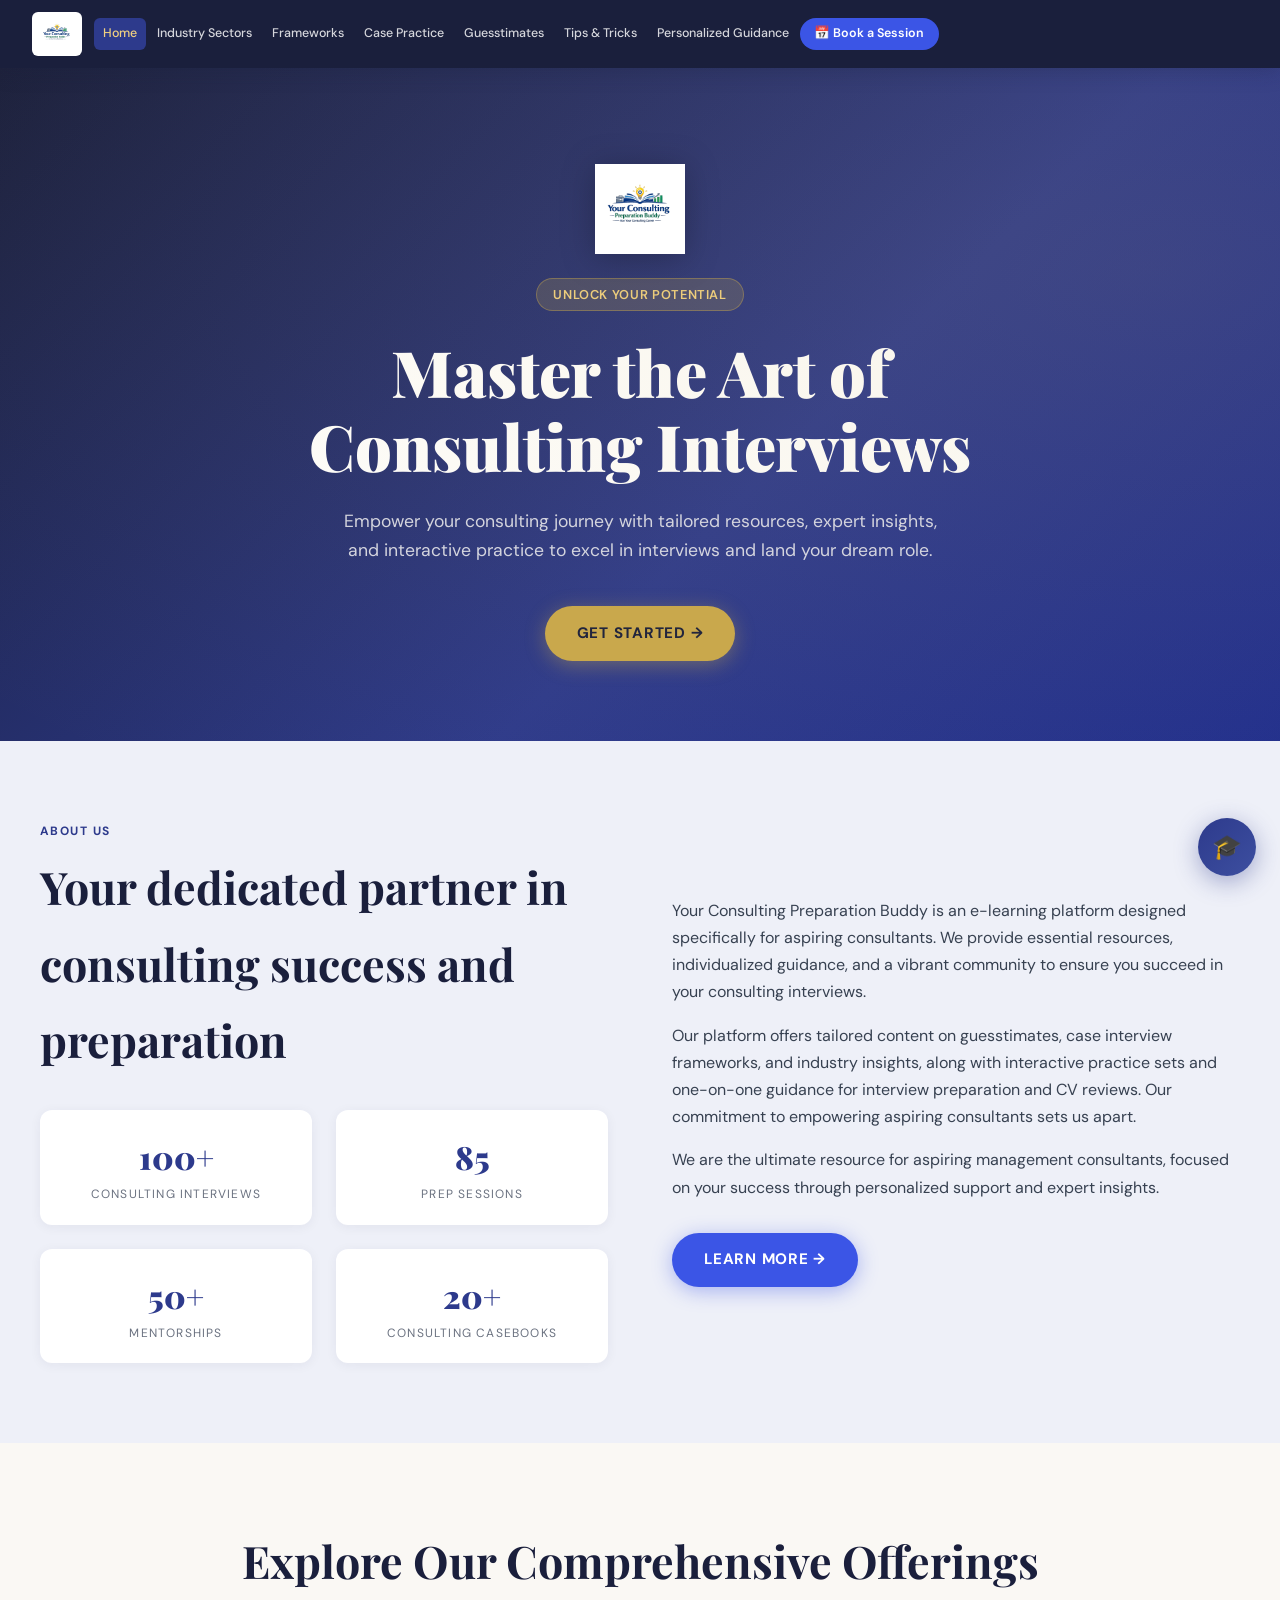
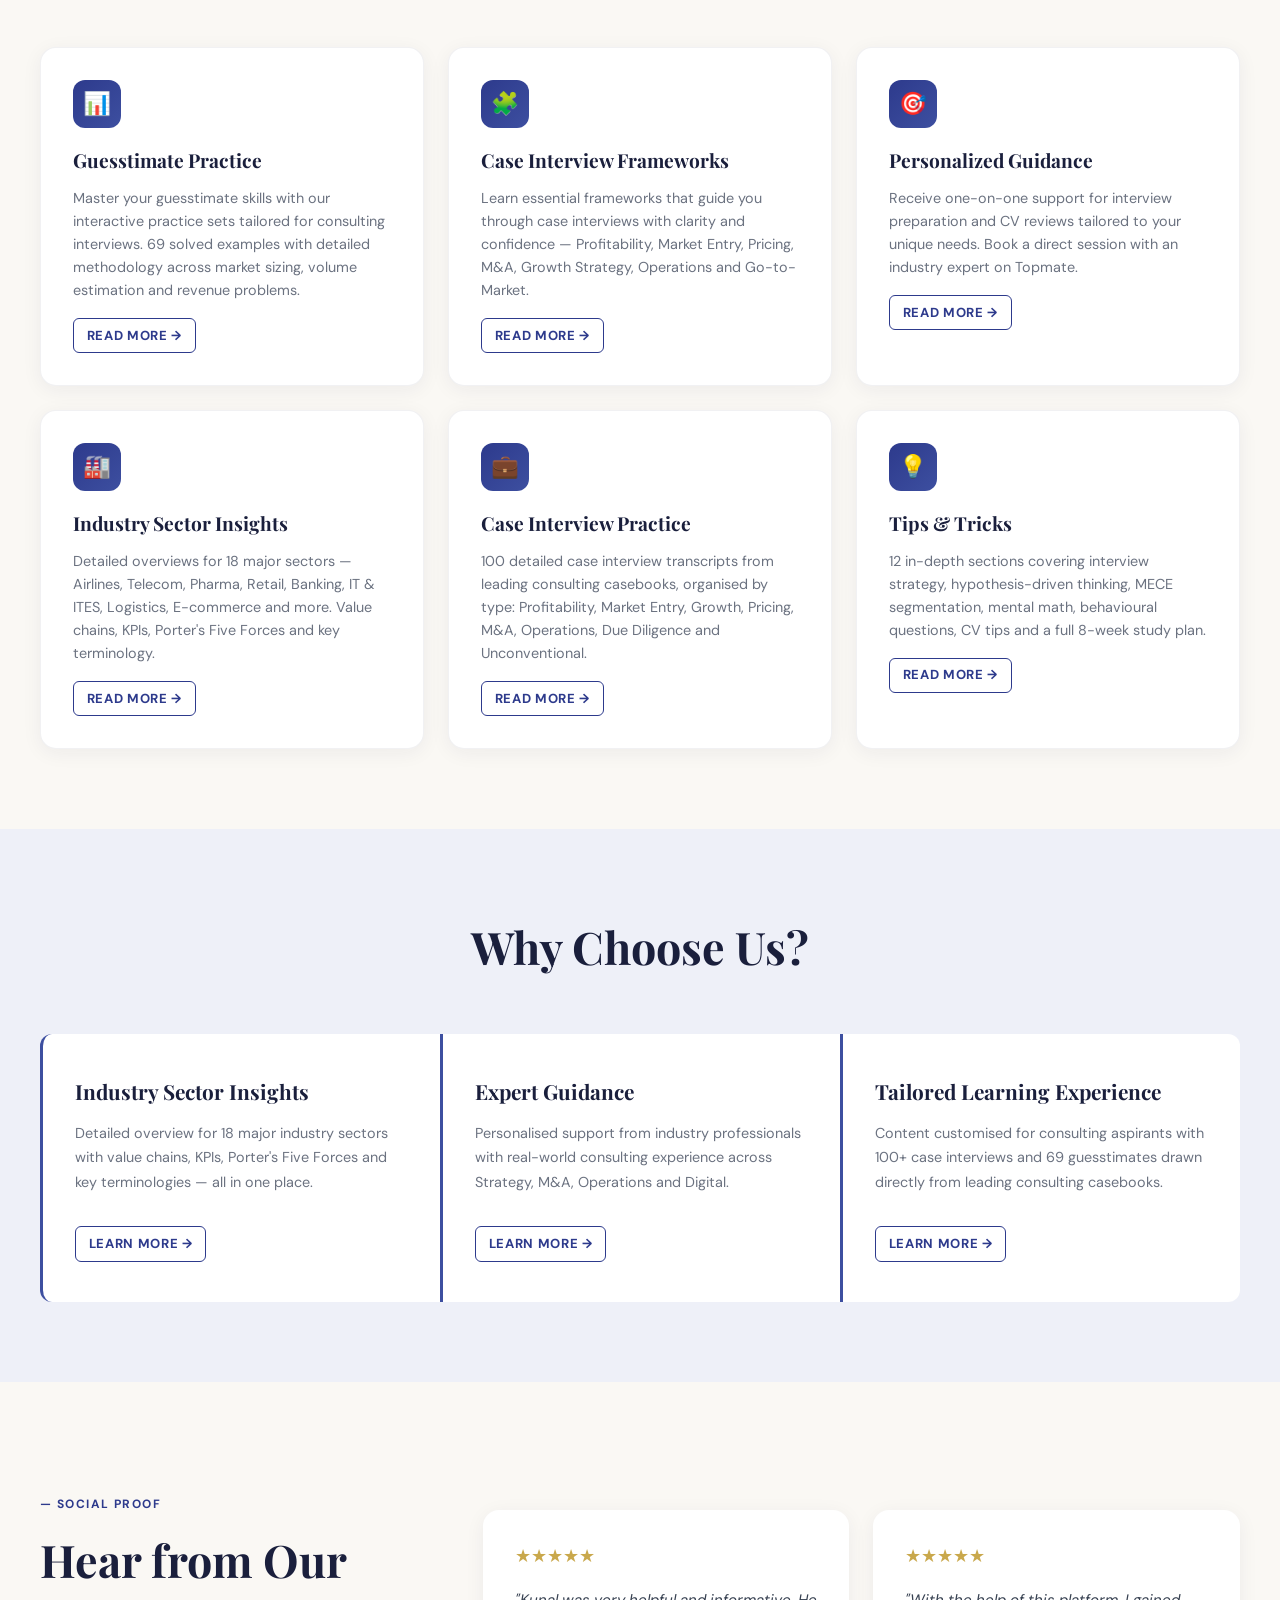
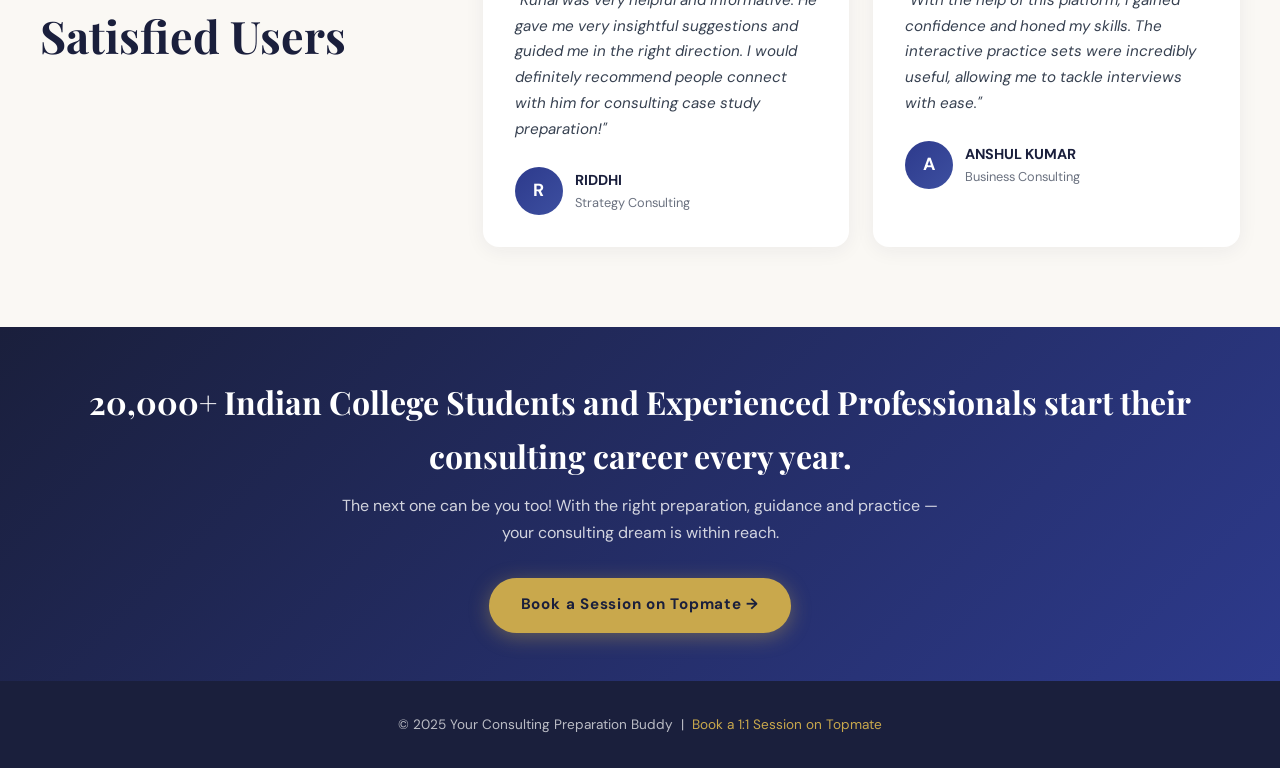
==== commit b0e813f2: "Update Website page" ====
--- a/index.html
+++ b/index.html
@@ -3,4282 +3,209 @@
 <head>
 <meta charset="UTF-8">
 <meta name="viewport" content="width=device-width, initial-scale=1.0">
-<title>Your Consulting Preparation Buddy</title>
-<link href="https://fonts.googleapis.com/css2?family=Playfair+Display:wght@400;600;700&family=DM+Sans:wght@300;400;500;600&display=swap" rel="stylesheet">
-<style>
-:root {
-  --navy: #1a2744;
-  --blue: #2563c8;
-  --light-blue: #3b82f6;
-  --accent: #4f46e5;
-  --bg: #f0f2f8;
-  --bg2: #e8ecf5;
-  --white: #ffffff;
-  --text: #1e293b;
-  --text-light: #64748b;
-  --gold: #f59e0b;
-  --border: #cbd5e1;
-  --card-shadow: 0 4px 24px rgba(26,39,68,0.10);
-  --radius: 16px;
-}
-
-* { box-sizing: border-box; margin: 0; padding: 0; }
-
-body {
-  font-family: 'DM Sans', sans-serif;
-  background: var(--bg);
-  color: var(--text);
-  min-height: 100vh;
-}
-
-/* ── NAVBAR ── */
-.navbar {
-  background: var(--white);
-  box-shadow: 0 2px 16px rgba(26,39,68,0.10);
-  position: sticky;
-  top: 0;
-  z-index: 1000;
-  padding: 0 2rem;
-}
-.nav-inner {
-  max-width: 1280px;
-  margin: 0 auto;
-  display: flex;
-  align-items: center;
-  justify-content: space-between;
-  height: 68px;
-  flex-wrap: wrap;
-  gap: 0.5rem;
-}
-.nav-logo {
-  font-family: 'Playfair Display', serif;
-  font-size: 1.15rem;
-  font-weight: 700;
-  color: var(--navy);
-  white-space: nowrap;
-}
-.nav-logo span { color: var(--blue); }
-.nav-tabs {
-  display: flex;
-  align-items: center;
-  gap: 0.15rem;
-  flex-wrap: wrap;
-}
-.nav-tab {
-  padding: 0.45rem 0.75rem;
-  font-size: 0.82rem;
-  font-weight: 500;
-  color: var(--text-light);
-  cursor: pointer;
-  border-radius: 8px;
-  border: none;
-  background: none;
-  transition: all 0.2s;
-  white-space: nowrap;
-}
-.nav-tab:hover { background: var(--bg); color: var(--navy); }
-.nav-tab.active { background: var(--navy); color: var(--white); }
-
-/* ── CHATBOT BANNER ── */
-.chatbot-banner {
-  background: linear-gradient(135deg, var(--navy) 0%, #2c3e7a 60%, #3b5bdb 100%);
-  color: white;
-  padding: 1rem 2rem;
-  text-align: center;
-  position: relative;
-  overflow: hidden;
-}
-.chatbot-banner::before {
-  content: '';
-  position: absolute;
-  top: -40px; right: -40px;
-  width: 160px; height: 160px;
-  background: rgba(255,255,255,0.05);
-  border-radius: 50%;
-}
-.chatbot-banner-inner {
-  max-width: 900px;
-  margin: 0 auto;
-  display: flex;
-  align-items: center;
-  justify-content: center;
-  gap: 1.5rem;
-  flex-wrap: wrap;
-}
-.chatbot-banner h3 {
-  font-family: 'Playfair Display', serif;
-  font-size: 1.2rem;
-  font-weight: 700;
-  margin-bottom: 0.2rem;
-}
-.chatbot-banner p { font-size: 0.88rem; opacity: 0.85; }
-.open-chat-btn {
-  background: var(--gold);
-  color: var(--navy);
-  border: none;
-  padding: 0.7rem 1.6rem;
-  border-radius: 50px;
-  font-weight: 700;
-  font-size: 0.9rem;
-  cursor: pointer;
-  transition: all 0.2s;
-  white-space: nowrap;
-  animation: pulse-gold 2s infinite;
-}
-.open-chat-btn:hover { transform: scale(1.05); background: #fbbf24; }
-@keyframes pulse-gold {
-  0%, 100% { box-shadow: 0 0 0 0 rgba(245,158,11,0.4); }
-  50% { box-shadow: 0 0 0 10px rgba(245,158,11,0); }
-}
-
-/* ── SECTIONS ── */
-.tab-content { display: none; }
-.tab-content.active { display: block; }
-
-.section-wrap {
-  max-width: 1200px;
-  margin: 0 auto;
-  padding: 3rem 2rem;
-}
-
-/* ── HERO ── */
-.hero {
-  background: var(--white);
-  padding: 5rem 2rem 4rem;
-  text-align: center;
-  position: relative;
-  overflow: hidden;
-}
-.hero::before {
-  content: '';
-  position: absolute;
-  inset: 0;
-  background: radial-gradient(ellipse 80% 60% at 50% 0%, rgba(37,99,200,0.06) 0%, transparent 70%);
-}
-.hero-eyebrow {
-  font-size: 0.85rem;
-  font-weight: 600;
-  letter-spacing: 0.12em;
-  color: var(--blue);
-  text-transform: uppercase;
-  margin-bottom: 1.2rem;
-}
-.hero h1 {
-  font-family: 'Playfair Display', serif;
-  font-size: clamp(2.4rem, 5vw, 3.8rem);
-  font-weight: 700;
-  color: var(--navy);
-  line-height: 1.18;
-  margin-bottom: 1.4rem;
-}
-.hero p {
-  font-size: 1.1rem;
-  color: var(--text-light);
-  max-width: 680px;
-  margin: 0 auto 2.5rem;
-  line-height: 1.7;
-}
-.hero-cta {
-  display: inline-flex;
-  align-items: center;
-  gap: 0.6rem;
-  background: var(--navy);
-  color: white;
-  padding: 1rem 2.4rem;
-  border-radius: 50px;
-  font-weight: 600;
-  font-size: 0.95rem;
-  cursor: pointer;
-  border: none;
-  text-decoration: none;
-  transition: all 0.25s;
-}
-.hero-cta:hover { background: var(--blue); transform: translateY(-2px); box-shadow: 0 8px 24px rgba(37,99,200,0.3); }
-
-/* ── ABOUT ── */
-.about-section {
-  background: var(--bg);
-  padding: 4rem 2rem;
-}
-.about-inner {
-  max-width: 1200px;
-  margin: 0 auto;
-  display: grid;
-  grid-template-columns: 1fr 1fr;
-  gap: 4rem;
-  align-items: center;
-}
-.about-label {
-  font-size: 0.8rem;
-  font-weight: 600;
-  letter-spacing: 0.1em;
-  text-transform: uppercase;
-  color: var(--blue);
-  margin-bottom: 0.8rem;
-}
-.about-left h2 {
-  font-family: 'Playfair Display', serif;
-  font-size: clamp(1.8rem, 3vw, 2.5rem);
-  font-weight: 700;
-  color: var(--navy);
-  line-height: 1.25;
-}
-.about-right p {
-  color: var(--text-light);
-  line-height: 1.8;
-  margin-bottom: 1.2rem;
-  font-size: 0.97rem;
-}
-.stats-row {
-  display: grid;
-  grid-template-columns: repeat(4, 1fr);
-  gap: 1.5rem;
-  max-width: 1200px;
-  margin: 0 auto;
-  padding: 2rem;
-  background: var(--white);
-  border-radius: var(--radius);
-  box-shadow: var(--card-shadow);
-}
-.stat-item { text-align: center; }
-.stat-num {
-  font-family: 'Playfair Display', serif;
-  font-size: 2.2rem;
-  font-weight: 700;
-  color: var(--navy);
-}
-.stat-label {
-  font-size: 0.72rem;
-  font-weight: 600;
-  letter-spacing: 0.08em;
-  text-transform: uppercase;
-  color: var(--text-light);
-  margin-top: 0.3rem;
-}
-.learn-more-btn {
-  display: inline-flex;
-  align-items: center;
-  gap: 0.5rem;
-  border: 1.5px solid var(--navy);
-  color: var(--navy);
-  padding: 0.7rem 1.6rem;
-  border-radius: 50px;
-  font-weight: 600;
-  font-size: 0.88rem;
-  cursor: pointer;
-  background: none;
-  margin-top: 1.5rem;
-  transition: all 0.2s;
-  text-decoration: none;
-}
-.learn-more-btn:hover { background: var(--navy); color: white; }
-
-/* ── OFFERINGS ── */
-.offerings-section {
-  background: var(--white);
-  padding: 4rem 2rem;
-}
-.section-header {
-  text-align: center;
-  margin-bottom: 3rem;
-}
-.section-header h2 {
-  font-family: 'Playfair Display', serif;
-  font-size: clamp(1.8rem, 3vw, 2.4rem);
-  color: var(--navy);
-  margin-bottom: 0.8rem;
-}
-.section-header p { color: var(--text-light); max-width: 580px; margin: 0 auto; line-height: 1.7; }
-.offerings-grid {
-  max-width: 1200px;
-  margin: 0 auto;
-  display: grid;
-  grid-template-columns: repeat(3, 1fr);
-  gap: 1.5rem;
-}
-.offering-card {
-  background: var(--bg);
-  border-radius: var(--radius);
-  padding: 2rem 1.8rem;
-  border: 1px solid var(--border);
-  transition: all 0.25s;
-  cursor: pointer;
-}
-.offering-card:hover { transform: translateY(-4px); box-shadow: var(--card-shadow); border-color: var(--blue); }
-.offering-card h3 {
-  font-family: 'Playfair Display', serif;
-  font-size: 1.2rem;
-  color: var(--navy);
-  margin-bottom: 0.8rem;
-}
-.offering-card p { color: var(--text-light); font-size: 0.9rem; line-height: 1.65; margin-bottom: 1.2rem; }
-.read-more-link {
-  display: inline-flex;
-  align-items: center;
-  gap: 0.4rem;
-  color: var(--blue);
-  font-size: 0.83rem;
-  font-weight: 600;
-  letter-spacing: 0.04em;
-  text-decoration: none;
-  border: 1px solid var(--blue);
-  padding: 0.3rem 0.9rem;
-  border-radius: 4px;
-  cursor: pointer;
-  background: none;
-  transition: all 0.18s;
-}
-.read-more-link:hover { background: var(--blue); color: white; }
-
-/* ── WHY CHOOSE US ── */
-.why-section {
-  background: var(--bg);
-  padding: 4rem 2rem;
-}
-.why-grid {
-  max-width: 1200px;
-  margin: 0 auto;
-  display: grid;
-  grid-template-columns: repeat(3, 1fr);
-  gap: 0;
-}
-.why-card {
-  padding: 2rem 2.5rem;
-  border-left: 3px solid var(--navy);
-}
-.why-card:not(:first-child) { border-left: 3px solid var(--border); }
-.why-card h3 { font-family: 'Playfair Display', serif; font-size: 1.25rem; color: var(--navy); margin-bottom: 0.8rem; }
-.why-card p { color: var(--text-light); font-size: 0.9rem; line-height: 1.65; margin-bottom: 1.2rem; }
-
-/* ── TESTIMONIALS ── */
-.testimonials-section {
-  background: var(--white);
-  padding: 4rem 2rem;
-}
-.testimonials-layout {
-  max-width: 1200px;
-  margin: 0 auto;
-  display: grid;
-  grid-template-columns: 1fr 1.8fr;
-  gap: 4rem;
-  align-items: center;
-}
-.testimonials-left h2 {
-  font-family: 'Playfair Display', serif;
-  font-size: clamp(1.6rem, 2.5vw, 2.2rem);
-  color: var(--navy);
-  line-height: 1.3;
-}
-.testimonials-left::before {
-  content: '';
-  display: block;
-  width: 40px;
-  height: 3px;
-  background: var(--navy);
-  margin-bottom: 1.5rem;
-}
-.testimonial-cards { display: flex; flex-direction: column; gap: 1.2rem; }
-.testimonial-card {
-  background: var(--bg);
-  border-radius: var(--radius);
-  padding: 1.8rem 2rem;
-  display: flex;
-  flex-direction: column;
-  gap: 1rem;
-  border: 1px solid var(--border);
-}
-.t-header { display: flex; align-items: center; gap: 1rem; }
-.t-avatar {
-  width: 54px; height: 54px;
-  border-radius: 50%;
-  background: var(--navy);
-  display: flex; align-items: center; justify-content: center;
-  color: white; font-size: 1.3rem; font-weight: 700;
-  flex-shrink: 0;
-}
-.t-stars { color: var(--gold); font-size: 1.05rem; margin-bottom: 0.2rem; }
-.t-name { font-weight: 700; font-size: 0.88rem; letter-spacing: 0.05em; text-transform: uppercase; }
-.t-company { font-size: 0.82rem; color: var(--text-light); }
-.t-text { color: var(--text); font-size: 0.93rem; line-height: 1.65; }
-
-/* ── CALLOUT BANNER ── */
-.callout-banner {
-  background: linear-gradient(135deg, var(--navy), #2c3e7a);
-  color: white;
-  text-align: center;
-  padding: 3.5rem 2rem;
-}
-.callout-banner h2 {
-  font-family: 'Playfair Display', serif;
-  font-size: clamp(1.4rem, 2.5vw, 2rem);
-  font-weight: 700;
-  max-width: 800px;
-  margin: 0 auto 0.8rem;
-  line-height: 1.4;
-}
-.callout-banner p { font-size: 1.05rem; opacity: 0.88; margin-top: 0.5rem; }
-
-/* ── INDUSTRY SECTORS ── */
-.industry-section { padding: 3rem 2rem; max-width: 1200px; margin: 0 auto; }
-.industry-intro { text-align: center; margin-bottom: 2.5rem; }
-.industry-intro h2 { font-family: 'Playfair Display', serif; font-size: 2rem; color: var(--navy); margin-bottom: 0.6rem; }
-.industry-intro p { color: var(--text-light); max-width: 600px; margin: 0 auto; }
-
-.sector-tabs-bar {
-  display: flex;
-  flex-wrap: wrap;
-  gap: 0.5rem;
-  margin-bottom: 2rem;
-  justify-content: center;
-}
-.sector-tab-btn {
-  padding: 0.5rem 1rem;
-  border-radius: 50px;
-  border: 1.5px solid var(--border);
-  background: var(--white);
-  color: var(--text-light);
-  font-size: 0.83rem;
-  font-weight: 500;
-  cursor: pointer;
-  transition: all 0.18s;
-}
-.sector-tab-btn.active, .sector-tab-btn:hover {
-  background: var(--navy);
-  color: white;
-  border-color: var(--navy);
-}
-
-.sector-panel { display: none; }
-.sector-panel.active { display: block; }
-
-.sector-card {
-  background: var(--white);
-  border-radius: var(--radius);
-  padding: 2.5rem;
-  box-shadow: var(--card-shadow);
-  border: 1px solid var(--border);
-}
-.sector-card h3 {
-  font-family: 'Playfair Display', serif;
-  font-size: 1.6rem;
-  color: var(--navy);
-  margin-bottom: 0.5rem;
-}
-.sector-badge {
-  display: inline-block;
-  background: var(--bg2);
-  color: var(--blue);
-  font-size: 0.75rem;
-  font-weight: 600;
-  padding: 0.2rem 0.7rem;
-  border-radius: 50px;
-  margin-bottom: 1.2rem;
-}
-.sector-grid {
-  display: grid;
-  grid-template-columns: 1fr 1fr;
-  gap: 2rem;
-  margin-top: 1.5rem;
-}
-.sector-block h4 {
-  font-size: 0.8rem;
-  font-weight: 700;
-  text-transform: uppercase;
-  letter-spacing: 0.08em;
-  color: var(--blue);
-  margin-bottom: 0.8rem;
-  padding-bottom: 0.4rem;
-  border-bottom: 2px solid var(--bg2);
-}
-.sector-block ul {
-  list-style: none;
-  display: flex;
-  flex-direction: column;
-  gap: 0.4rem;
-}
-.sector-block ul li {
-  font-size: 0.87rem;
-  color: var(--text);
-  padding-left: 1rem;
-  position: relative;
-  line-height: 1.5;
-}
-.sector-block ul li::before {
-  content: '▸';
-  position: absolute;
-  left: 0;
-  color: var(--blue);
-  font-size: 0.7rem;
-  top: 0.18rem;
-}
-.sector-overview {
-  color: var(--text-light);
-  font-size: 0.92rem;
-  line-height: 1.75;
-  margin-bottom: 0.5rem;
-}
-.key-metrics-row {
-  display: flex;
-  flex-wrap: wrap;
-  gap: 0.8rem;
-  margin: 1.2rem 0;
-}
-.metric-chip {
-  background: var(--bg2);
-  border-radius: 8px;
-  padding: 0.45rem 0.9rem;
-  font-size: 0.82rem;
-  color: var(--navy);
-}
-.metric-chip strong { font-weight: 700; }
-
-/* ── FRAMEWORKS ── */
-.framework-wrap { max-width: 1100px; margin: 0 auto; padding: 2rem; }
-.fw-intro { text-align: center; margin-bottom: 2.5rem; }
-.fw-intro h2 { font-family: 'Playfair Display', serif; font-size: 2rem; color: var(--navy); margin-bottom: 0.6rem; }
-.fw-intro p { color: var(--text-light); max-width: 620px; margin: 0 auto; line-height: 1.7; }
-
-.fw-tabs-bar {
-  display: flex;
-  flex-wrap: wrap;
-  gap: 0.5rem;
-  margin-bottom: 2.5rem;
-  background: var(--white);
-  padding: 0.7rem;
-  border-radius: var(--radius);
-  box-shadow: var(--card-shadow);
-}
-.fw-tab-btn {
-  flex: 1;
-  min-width: 120px;
-  padding: 0.65rem 1rem;
-  border-radius: 10px;
-  border: none;
-  background: transparent;
-  color: var(--text-light);
-  font-size: 0.85rem;
-  font-weight: 600;
-  cursor: pointer;
-  transition: all 0.2s;
-  text-align: center;
-}
-.fw-tab-btn.active {
-  background: var(--navy);
-  color: white;
-}
-.fw-tab-btn:hover:not(.active) { background: var(--bg2); color: var(--navy); }
-
-.fw-panel { display: none; }
-.fw-panel.active { display: block; }
-
-.fw-card {
-  background: var(--white);
-  border-radius: var(--radius);
-  padding: 2.5rem;
-  box-shadow: var(--card-shadow);
-  border: 1px solid var(--border);
-}
-.fw-card h3 {
-  font-family: 'Playfair Display', serif;
-  font-size: 1.6rem;
-  color: var(--navy);
-  margin-bottom: 0.6rem;
-}
-.fw-desc { color: var(--text-light); font-size: 0.95rem; line-height: 1.7; margin-bottom: 2rem; }
-
-.fw-tree {
-  background: var(--bg);
-  border-radius: 12px;
-  padding: 2rem;
-  margin: 1.5rem 0;
-  border-left: 4px solid var(--blue);
-}
-.fw-tree h4 { font-size: 0.85rem; font-weight: 700; text-transform: uppercase; letter-spacing: 0.08em; color: var(--blue); margin-bottom: 1rem; }
-
-.fw-branch {
-  display: flex;
-  flex-direction: column;
-  gap: 0.8rem;
-}
-.fw-node {
-  background: var(--white);
-  border-radius: 10px;
-  padding: 1rem 1.5rem;
-  border: 1px solid var(--border);
-}
-.fw-node-title {
-  font-weight: 700;
-  font-size: 0.92rem;
-  color: var(--navy);
-  margin-bottom: 0.4rem;
-}
-.fw-node-items {
-  display: flex;
-  flex-wrap: wrap;
-  gap: 0.4rem;
-  margin-top: 0.5rem;
-}
-.fw-chip {
-  background: var(--bg2);
-  color: var(--text);
-  font-size: 0.78rem;
-  padding: 0.2rem 0.6rem;
-  border-radius: 50px;
-  border: 1px solid var(--border);
-}
-
-.fw-steps {
-  display: flex;
-  flex-direction: column;
-  gap: 1rem;
-  margin: 1.5rem 0;
-}
-.fw-step {
-  display: flex;
-  gap: 1rem;
-  align-items: flex-start;
-}
-.fw-step-num {
-  width: 32px; height: 32px;
-  min-width: 32px;
-  background: var(--navy);
-  color: white;
-  border-radius: 50%;
-  display: flex; align-items: center; justify-content: center;
-  font-size: 0.82rem;
-  font-weight: 700;
-}
-.fw-step-body h5 { font-size: 0.93rem; font-weight: 700; color: var(--navy); margin-bottom: 0.3rem; }
-.fw-step-body p { font-size: 0.87rem; color: var(--text-light); line-height: 1.6; }
-
-.fw-questions { display: grid; grid-template-columns: 1fr 1fr; gap: 0.7rem; margin: 1.5rem 0; }
-.fw-q {
-  background: var(--bg2);
-  border-radius: 10px;
-  padding: 0.75rem 1rem;
-  font-size: 0.86rem;
-  color: var(--text);
-  border-left: 3px solid var(--blue);
-}
-
-.fw-box {
-  background: var(--bg2);
-  border-radius: 12px;
-  padding: 1.5rem;
-  margin: 1rem 0;
-}
-.fw-box h4 { font-weight: 700; color: var(--navy); font-size: 0.9rem; margin-bottom: 0.8rem; }
-.fw-box ul { list-style: none; display: flex; flex-direction: column; gap: 0.4rem; }
-.fw-box ul li { font-size: 0.86rem; color: var(--text); padding-left: 1rem; position: relative; }
-.fw-box ul li::before { content: '•'; position: absolute; left: 0; color: var(--blue); font-weight: 700; }
-
-.fw-two-col { display: grid; grid-template-columns: 1fr 1fr; gap: 1.5rem; margin: 1.5rem 0; }
-.fw-col-card {
-  background: var(--bg2);
-  border-radius: 12px;
-  padding: 1.5rem;
-  border-top: 3px solid var(--blue);
-}
-.fw-col-card h4 { font-weight: 700; color: var(--navy); font-size: 0.9rem; margin-bottom: 0.8rem; }
-.fw-col-card ul { list-style: none; display: flex; flex-direction: column; gap: 0.4rem; }
-.fw-col-card ul li { font-size: 0.84rem; color: var(--text); padding-left: 0.9rem; position: relative; }
-.fw-col-card ul li::before { content: '▸'; position: absolute; left: 0; color: var(--blue); font-size: 0.7rem; top: 0.15rem; }
-
-.tip-box {
-  background: #fffbeb;
-  border: 1px solid #fde68a;
-  border-radius: 10px;
-  padding: 1rem 1.2rem;
-  font-size: 0.86rem;
-  color: #92400e;
-  line-height: 1.6;
-  margin-top: 1.5rem;
-}
-.tip-box strong { color: #b45309; }
-
-/* ── PERSONALIZED GUIDANCE ── */
-.guidance-hero {
-  background: linear-gradient(135deg, var(--navy) 0%, #2c3e7a 100%);
-  color: white;
-  text-align: center;
-  padding: 5rem 2rem;
-}
-.guidance-hero h2 {
-  font-family: 'Playfair Display', serif;
-  font-size: clamp(2rem, 4vw, 3rem);
-  font-weight: 700;
-  margin-bottom: 1rem;
-}
-.guidance-hero p { font-size: 1.05rem; opacity: 0.88; max-width: 600px; margin: 0 auto 2rem; line-height: 1.7; }
-.guidance-btn {
-  display: inline-flex;
-  align-items: center;
-  gap: 0.6rem;
-  background: var(--gold);
-  color: var(--navy);
-  padding: 1.1rem 2.8rem;
-  border-radius: 50px;
-  font-weight: 700;
-  font-size: 1rem;
-  text-decoration: none;
-  transition: all 0.25s;
-}
-.guidance-btn:hover { transform: translateY(-2px); box-shadow: 0 8px 24px rgba(245,158,11,0.4); }
-.guidance-cards {
-  max-width: 1100px;
-  margin: 3rem auto;
-  padding: 0 2rem;
-  display: grid;
-  grid-template-columns: repeat(3, 1fr);
-  gap: 1.5rem;
-}
-.guidance-card {
-  background: var(--white);
-  border-radius: var(--radius);
-  padding: 2rem;
-  box-shadow: var(--card-shadow);
-  border: 1px solid var(--border);
-}
-.guidance-card-icon { font-size: 2rem; margin-bottom: 1rem; }
-.guidance-card h3 { font-family: 'Playfair Display', serif; font-size: 1.1rem; color: var(--navy); margin-bottom: 0.6rem; }
-.guidance-card p { color: var(--text-light); font-size: 0.88rem; line-height: 1.65; }
-
-/* ── CHATBOT ── */
-#chat-widget {
-  position: fixed;
-  bottom: 2rem;
-  right: 2rem;
-  z-index: 9999;
-  display: flex;
-  flex-direction: column;
-  align-items: flex-end;
-  gap: 0.8rem;
-}
-#chat-bubble {
-  width: 62px; height: 62px;
-  background: linear-gradient(135deg, var(--navy), var(--blue));
-  border-radius: 50%;
-  display: flex; align-items: center; justify-content: center;
-  cursor: pointer;
-  box-shadow: 0 4px 20px rgba(26,39,68,0.35);
-  transition: all 0.25s;
-  position: relative;
-}
-#chat-bubble:hover { transform: scale(1.1); }
-#chat-bubble svg { width: 28px; height: 28px; fill: white; }
-.chat-ping {
-  position: absolute;
-  top: 0; right: 0;
-  width: 16px; height: 16px;
-  background: var(--gold);
-  border-radius: 50%;
-  border: 2px solid white;
-  animation: ping 1.5s infinite;
-}
-@keyframes ping {
-  0% { transform: scale(1); opacity: 1; }
-  70% { transform: scale(1.5); opacity: 0; }
-  100% { transform: scale(1.5); opacity: 0; }
-}
-
-#chat-window {
-  width: 380px;
-  max-width: calc(100vw - 2rem);
-  height: 540px;
-  background: var(--white);
-  border-radius: 20px;
-  box-shadow: 0 8px 48px rgba(26,39,68,0.25);
-  display: none;
-  flex-direction: column;
-  overflow: hidden;
-  border: 1px solid var(--border);
-}
-#chat-window.open { display: flex; }
-
-.chat-header {
-  background: linear-gradient(135deg, var(--navy), var(--blue));
-  color: white;
-  padding: 1rem 1.2rem;
-  display: flex;
-  align-items: center;
-  justify-content: space-between;
-}
-.chat-header-info { display: flex; align-items: center; gap: 0.8rem; }
-.chat-avatar {
-  width: 38px; height: 38px;
-  background: rgba(255,255,255,0.2);
-  border-radius: 50%;
-  display: flex; align-items: center; justify-content: center;
-  font-size: 1.1rem;
-}
-.chat-header h4 { font-size: 0.95rem; font-weight: 700; }
-.chat-header p { font-size: 0.75rem; opacity: 0.8; }
-.chat-close {
-  background: none;
-  border: none;
-  color: rgba(255,255,255,0.7);
-  font-size: 1.3rem;
-  cursor: pointer;
-  line-height: 1;
-  padding: 0.2rem;
-}
-.chat-close:hover { color: white; }
-
-#chat-messages {
-  flex: 1;
-  overflow-y: auto;
-  padding: 1rem;
-  display: flex;
-  flex-direction: column;
-  gap: 0.8rem;
-  background: var(--bg);
-}
-
-.chat-msg {
-  max-width: 85%;
-  padding: 0.75rem 1rem;
-  border-radius: 14px;
-  font-size: 0.87rem;
-  line-height: 1.55;
-}
-.chat-msg.bot {
-  background: var(--white);
-  color: var(--text);
-  align-self: flex-start;
-  border-bottom-left-radius: 4px;
-  box-shadow: 0 1px 6px rgba(0,0,0,0.08);
-}
-.chat-msg.user {
-  background: var(--navy);
-  color: white;
-  align-self: flex-end;
-  border-bottom-right-radius: 4px;
-}
-.chat-msg.typing { opacity: 0.7; font-style: italic; }
-
-.chat-suggestions {
-  display: flex;
-  flex-wrap: wrap;
-  gap: 0.4rem;
-  padding: 0.5rem 1rem;
-  background: var(--bg);
-  border-top: 1px solid var(--border);
-}
-.chat-sug {
-  font-size: 0.75rem;
-  background: var(--white);
-  border: 1px solid var(--border);
-  border-radius: 50px;
-  padding: 0.3rem 0.75rem;
-  cursor: pointer;
-  color: var(--navy);
-  transition: all 0.15s;
-  font-weight: 500;
-}
-.chat-sug:hover { background: var(--navy); color: white; border-color: var(--navy); }
-
-.chat-input-row {
-  display: flex;
-  gap: 0.5rem;
-  padding: 0.8rem;
-  background: var(--white);
-  border-top: 1px solid var(--border);
-}
-#chat-input {
-  flex: 1;
-  border: 1.5px solid var(--border);
-  border-radius: 50px;
-  padding: 0.6rem 1rem;
-  font-size: 0.85rem;
-  font-family: 'DM Sans', sans-serif;
-  outline: none;
-  transition: border-color 0.2s;
-}
-#chat-input:focus { border-color: var(--blue); }
-#chat-send {
-  width: 38px; height: 38px;
-  background: var(--navy);
-  border: none;
-  border-radius: 50%;
-  color: white;
-  cursor: pointer;
-  display: flex; align-items: center; justify-content: center;
-  transition: all 0.2s;
-  flex-shrink: 0;
-}
-#chat-send:hover { background: var(--blue); }
-#chat-send svg { width: 16px; height: 16px; fill: white; }
-
-/* ── RESPONSIVE ── */
-@media (max-width: 900px) {
-  .about-inner, .testimonials-layout { grid-template-columns: 1fr; gap: 2rem; }
-  .offerings-grid, .why-grid, .guidance-cards { grid-template-columns: 1fr; }
-  .sector-grid, .fw-two-col, .fw-questions { grid-template-columns: 1fr; }
-  .stats-row { grid-template-columns: repeat(2, 1fr); }
-}
-@media (max-width: 600px) {
-  .navbar { padding: 0 1rem; }
-  .nav-inner { height: auto; padding: 0.5rem 0; }
-  .section-wrap { padding: 2rem 1rem; }
-}
-<style>
-/* ── GUIDANCE STICKY STRIP ── */
-.guidance-strip {
-  background: linear-gradient(90deg, #1a2744 0%, #2563c8 100%);
-  color: white;
-  padding: 0.65rem 2rem;
-  display: flex;
-  align-items: center;
-  justify-content: center;
-  gap: 1.5rem;
-  flex-wrap: wrap;
-  font-size: 0.85rem;
-}
-.guidance-strip p { opacity: 0.92; }
-.guidance-strip strong { opacity: 1; }
-.topmate-btn {
-  display: inline-flex;
-  align-items: center;
-  gap: 0.4rem;
-  background: #f59e0b;
-  color: #1a2744;
-  padding: 0.4rem 1.1rem;
-  border-radius: 50px;
-  font-weight: 700;
-  font-size: 0.8rem;
-  text-decoration: none;
-  transition: all 0.2s;
-  white-space: nowrap;
-}
-.topmate-btn:hover { background: #fbbf24; transform: scale(1.04); }
-
-.case-card {
-  background: var(--white);
-  border-radius: var(--radius);
-  border: 1px solid var(--border);
-  overflow: hidden;
-  box-shadow: 0 2px 12px rgba(26,39,68,0.06);
-  transition: box-shadow 0.2s;
-}
-.case-card:hover { box-shadow: var(--card-shadow); }
-.case-header {
-  padding: 1.2rem 1.5rem;
-  cursor: pointer;
-  display: flex;
-  align-items: center;
-  gap: 1rem;
-  flex-wrap: wrap;
-  background: var(--bg);
-  transition: background 0.18s;
-}
-.case-header:hover { background: var(--bg2); }
-.case-meta { display: flex; align-items: center; gap: 0.5rem; flex-wrap: wrap; flex: 0 0 auto; }
-.case-title { flex: 1; font-weight: 700; font-size: 0.95rem; color: var(--navy); font-family: 'Playfair Display', serif; }
-.case-toggle { color: var(--text-light); font-size: 0.8rem; transition: transform 0.2s; }
-.case-header.open .case-toggle { transform: rotate(180deg); }
-.case-body { display: none; padding: 1.5rem; border-top: 1px solid var(--border); }
-.case-body.show { display: block; }
-
-.case-badge { 
-  font-size: 0.72rem; font-weight: 700; padding: 0.2rem 0.7rem; 
-  border-radius: 50px; white-space: nowrap;
-}
-.case-badge.profitability { background: #dcfce7; color: #15803d; }
-.case-badge.marketentry { background: #dbeafe; color: #1d4ed8; }
-.case-badge.pricing { background: #fef9c3; color: #a16207; }
-.case-badge.growth { background: #f3e8ff; color: #7e22ce; }
-.case-badge.unconventional { background: #ffe4e6; color: #be123c; }
-
-.case-difficulty {
-  font-size: 0.7rem; font-weight: 600; padding: 0.2rem 0.6rem;
-  border-radius: 50px;
-}
-.case-difficulty.easy { background: #dcfce7; color: #15803d; }
-.case-difficulty.moderate { background: #fef9c3; color: #a16207; }
-.case-difficulty.hard { background: #fee2e2; color: #b91c1c; }
-.case-sector { font-size: 0.72rem; color: var(--text-light); }
-
-.case-problem { background: var(--bg2); border-radius: 10px; padding: 0.9rem 1.1rem; font-size: 0.88rem; color: var(--text); margin-bottom: 1rem; line-height: 1.65; }
-.case-facts { background: #fffbeb; border: 1px solid #fde68a; border-radius: 10px; padding: 0.9rem 1.1rem; font-size: 0.85rem; color: #78350f; margin-bottom: 1rem; line-height: 1.65; }
-.case-transcript { display: flex; flex-direction: column; gap: 0.5rem; margin-bottom: 1rem; }
-.transcript-q { background: var(--bg2); border-left: 3px solid var(--navy); border-radius: 0 8px 8px 0; padding: 0.6rem 1rem; font-size: 0.85rem; color: var(--navy); font-weight: 500; }
-.transcript-a { background: var(--white); border: 1px solid var(--border); border-left: 3px solid var(--blue); border-radius: 0 8px 8px 0; padding: 0.6rem 1rem; font-size: 0.85rem; color: var(--text); margin-left: 1rem; }
-.case-takeaway { background: #f0fdf4; border: 1px solid #bbf7d0; border-radius: 10px; padding: 0.9rem 1.1rem; font-size: 0.85rem; color: #14532d; line-height: 1.65; }
-</style>
-</style>
+<title>Your Consulting Preparation Buddy — Ace Your Consulting Career</title>
+<meta name="description" content="Master consulting case interviews with expert resources, industry insights, 100+ case examples, guesstimates, and personalized 1-on-1 coaching.">
+<link rel="icon" type="image/png" href="logo.png">
+<link rel="stylesheet" href="styles.css">
 </head>
 <body>
 
-<!-- NAVBAR -->
-<nav class="navbar">
+<nav>
   <div class="nav-inner">
-    <div class="nav-logo">Your <span>Consulting</span> Preparation Buddy</div>
-    <div class="nav-tabs">
-      <button class="nav-tab active" onclick="showTab('home')">🏠 Home</button>
-      <button class="nav-tab" onclick="showTab('industry')">🏭 Industry Sectors</button>
-      <button class="nav-tab" onclick="showTab('frameworks')">📐 Case Frameworks</button>
-      <button class="nav-tab" onclick="showTab('practice')" style="color:#2563c8;font-weight:700">📋 Case Practice</button>
-      <button class="nav-tab" onclick="showTab('guesstimate')" style="color:#2563c8;font-weight:700">🔢 Guesstimate</button>
-      <button class="nav-tab" onclick="showTab('tips')">💡 Tips & Tricks</button>
-      <button class="nav-tab" onclick="showTab('guidance')">🎯 Personalized Guidance</button>
+    <a class="nav-logo" href="index.html"><img src="logo.png" alt="Your Consulting Preparation Buddy" style="height:44px;width:auto;display:block;"></a>
+    <div class="nav-links">
+      <a href="index.html" class="active">Home</a>
+      <a href="industry.html">Industry Sectors</a>
+      <a href="frameworks.html">Frameworks</a>
+      <a href="cases.html">Case Practice</a>
+      <a href="guesstimates.html">Guesstimates</a>
+      <a href="tips.html">Tips &amp; Tricks</a>
+      <a href="guidance.html">Personalized Guidance</a>
+      <a href="https://topmate.io/kunal_sadhukhan" target="_blank" class="nav-cta">📅 Book a Session</a>
     </div>
   </div>
 </nav>
 
-<!-- CHATBOT BANNER (visible on all tabs) -->
-<div class="chatbot-banner">
-  <div class="chatbot-banner-inner">
-    <div>
-      <h3>🤖 Consulting Prep Assistant — AI Powered</h3>
-      <p>Your 24/7 AI coach for case interviews, guesstimates, frameworks & career advice</p>
-    </div>
-    <button class="open-chat-btn" onclick="openChat()">Chat with AI Coach →</button>
-  </div>
-</div>
-
-<!-- PERSISTENT GUIDANCE STRIP — visible on every tab -->
-<div class="guidance-strip">
-  <p>🎯 <strong>Want personalized 1-on-1 coaching?</strong> Get CV reviews, mock interviews & career guidance tailored to you.</p>
-  <a href="https://topmate.io/kunal_sadhukhan" target="_blank" rel="noopener" class="topmate-btn">📅 Book a Session on Topmate →</a>
-</div>
-
-<!-- ═══════════════════════════ HOME TAB ═══════════════════════════ -->
-<div id="tab-home" class="tab-content active">
-
-  <!-- HERO -->
-  <section class="hero">
-    <div class="hero-eyebrow">Unlock Your Potential</div>
-    <h1>Master the Art of<br>Consulting Interviews</h1>
-    <p>Empower your consulting journey with tailored resources, expert insights, and interactive practice to excel in interviews and land your dream role.</p>
-    <button class="hero-cta" onclick="openChat()">GET STARTED →</button>
-  </section>
-
-  <!-- ABOUT -->
-  <section class="about-section">
-    <div class="about-inner">
-      <div class="about-left">
-        <div class="about-label">About Us</div>
-        <h2>Your dedicated partner in consulting success and preparation</h2>
-      </div>
-      <div class="about-right">
-        <p>Your Consulting Preparation Buddy is an e-learning platform designed specifically for aspiring consultants. We provide essential resources, individualized guidance, and a vibrant community to ensure you succeed in your consulting interviews.</p>
-        <p>Our platform offers tailored content on guesstimates, case interview frameworks, and industry insights, along with interactive practice sets and one-on-one guidance for interview preparation and CV reviews.</p>
-        <p>We are the ultimate resource for aspiring management consultants, focused on your success through personalized support and expert insights.</p>
-        <a href="https://topmate.io/kunal_sadhukhan" target="_blank" class="learn-more-btn">LEARN MORE →</a>
-      </div>
-    </div>
-    <div style="max-width:1200px;margin:2.5rem auto 0;padding:0 0rem;">
-      <div class="stats-row">
-        <div class="stat-item"><div class="stat-num">100+</div><div class="stat-label">Consulting Interviews</div></div>
-        <div class="stat-item"><div class="stat-num">85</div><div class="stat-label">Consulting Prep Sessions</div></div>
-        <div class="stat-item"><div class="stat-num">50+</div><div class="stat-label">Mentorships</div></div>
-        <div class="stat-item"><div class="stat-num">20+</div><div class="stat-label">IIM Casebooks</div></div>
-      </div>
-    </div>
-  </section>
-
-  <!-- OFFERINGS -->
-  <section class="offerings-section">
-    <div class="section-header">
-      <h2>Explore Our Comprehensive Offerings</h2>
-    </div>
-    <div class="offerings-grid">
-      <div class="offering-card" onclick="showTab('guesstimate')">
+<!-- HERO -->
+<section class="hero">
+  <img src="logo.png" alt="Your Consulting Preparation Buddy" style="height:90px;width:auto;margin:0 auto 1.5rem;display:block;filter:drop-shadow(0 4px 16px rgba(0,0,0,0.25));">
+  <div class="hero-tag">Unlock Your Potential</div>
+  <h1>Master the Art of<br>Consulting Interviews</h1>
+  <p>Empower your consulting journey with tailored resources, expert insights, and interactive practice to excel in interviews and land your dream role.</p>
+  <a href="https://topmate.io/kunal_sadhukhan" target="_blank" class="btn-primary btn-gold">GET STARTED →</a>
+</section>
+
+<!-- ABOUT -->
+<section style="background:#eef0f8;padding:5rem 2rem;">
+  <div class="section-inner">
+    <div style="display:grid;grid-template-columns:1fr 1fr;gap:4rem;align-items:center;">
+      <div>
+        <span class="section-label">About Us</span>
+        <h2 class="section-title">Your dedicated partner in consulting success and preparation</h2>
+        <div style="display:grid;grid-template-columns:1fr 1fr;gap:1.5rem;margin-top:2rem;">
+          <div style="text-align:center;padding:1.25rem;background:white;border-radius:12px;box-shadow:0 2px 12px rgba(26,31,60,.06);">
+            <div style="font-family:'Playfair Display',serif;font-size:2rem;font-weight:900;color:var(--indigo);">100+</div>
+            <div style="font-size:.75rem;color:var(--gray-500);text-transform:uppercase;letter-spacing:.1em;">Consulting Interviews</div>
+          </div>
+          <div style="text-align:center;padding:1.25rem;background:white;border-radius:12px;box-shadow:0 2px 12px rgba(26,31,60,.06);">
+            <div style="font-family:'Playfair Display',serif;font-size:2rem;font-weight:900;color:var(--indigo);">85</div>
+            <div style="font-size:.75rem;color:var(--gray-500);text-transform:uppercase;letter-spacing:.1em;">Prep Sessions</div>
+          </div>
+          <div style="text-align:center;padding:1.25rem;background:white;border-radius:12px;box-shadow:0 2px 12px rgba(26,31,60,.06);">
+            <div style="font-family:'Playfair Display',serif;font-size:2rem;font-weight:900;color:var(--indigo);">50+</div>
+            <div style="font-size:.75rem;color:var(--gray-500);text-transform:uppercase;letter-spacing:.1em;">Mentorships</div>
+          </div>
+          <div style="text-align:center;padding:1.25rem;background:white;border-radius:12px;box-shadow:0 2px 12px rgba(26,31,60,.06);">
+            <div style="font-family:'Playfair Display',serif;font-size:2rem;font-weight:900;color:var(--indigo);">20+</div>
+            <div style="font-size:.75rem;color:var(--gray-500);text-transform:uppercase;letter-spacing:.1em;">Consulting Casebooks</div>
+          </div>
+        </div>
+      </div>
+      <div>
+        <p style="margin-bottom:1rem;color:var(--gray-700);">Your Consulting Preparation Buddy is an e-learning platform designed specifically for aspiring consultants. We provide essential resources, individualized guidance, and a vibrant community to ensure you succeed in your consulting interviews.</p>
+        <p style="margin-bottom:1rem;color:var(--gray-700);">Our platform offers tailored content on guesstimates, case interview frameworks, and industry insights, along with interactive practice sets and one-on-one guidance for interview preparation and CV reviews. Our commitment to empowering aspiring consultants sets us apart.</p>
+        <p style="margin-bottom:2rem;color:var(--gray-700);">We are the ultimate resource for aspiring management consultants, focused on your success through personalized support and expert insights.</p>
+        <a href="guidance.html" class="btn-primary">LEARN MORE →</a>
+      </div>
+    </div>
+  </div>
+</section>
+
+<!-- OFFERINGS -->
+<section>
+  <div class="section-inner">
+    <div style="text-align:center;margin-bottom:1rem;">
+      <h2 class="section-title">Explore Our Comprehensive Offerings</h2>
+    </div>
+    <div class="cards-grid">
+      <div class="card">
+        <div class="card-icon">📊</div>
         <h3>Guesstimate Practice</h3>
-        <p>Master your guesstimate skills with our interactive practice sets tailored for consulting interviews.</p>
-        <button class="read-more-link">READ MORE →</button>
-      </div>
-      <div class="offering-card" onclick="showTab('frameworks')">
+        <p>Master your guesstimate skills with our interactive practice sets tailored for consulting interviews. 69 solved examples with detailed methodology across market sizing, volume estimation and revenue problems.</p>
+        <a href="guesstimates.html" class="card-link">READ MORE →</a>
+      </div>
+      <div class="card">
+        <div class="card-icon">🧩</div>
         <h3>Case Interview Frameworks</h3>
-        <p>Learn essential frameworks that guide you through case interviews with clarity and confidence.</p>
-        <button class="read-more-link">READ MORE →</button>
-      </div>
-      <div class="offering-card" onclick="showTab('guidance')">
+        <p>Learn essential frameworks that guide you through case interviews with clarity and confidence — Profitability, Market Entry, Pricing, M&amp;A, Growth Strategy, Operations and Go-to-Market.</p>
+        <a href="frameworks.html" class="card-link">READ MORE →</a>
+      </div>
+      <div class="card">
+        <div class="card-icon">🎯</div>
         <h3>Personalized Guidance</h3>
-        <p>Receive one-on-one support for interview preparation and CV reviews tailored to your unique needs.</p>
-        <button class="read-more-link">READ MORE →</button>
-      </div>
-      <div class="offering-card" onclick="showTab('industry')">
+        <p>Receive one-on-one support for interview preparation and CV reviews tailored to your unique needs. Book a direct session with an industry expert on Topmate.</p>
+        <a href="guidance.html" class="card-link">READ MORE →</a>
+      </div>
+      <div class="card">
+        <div class="card-icon">🏭</div>
         <h3>Industry Sector Insights</h3>
-        <p>Detailed overview for major industry sectors with key drivers, trends, challenges and value chains.</p>
-        <button class="read-more-link">READ MORE →</button>
-      </div>
-      <div class="offering-card" onclick="showTab('practice')">
+        <p>Detailed overviews for 18 major sectors — Airlines, Telecom, Pharma, Retail, Banking, IT &amp; ITES, Logistics, E-commerce and more. Value chains, KPIs, Porter's Five Forces and key terminology.</p>
+        <a href="industry.html" class="card-link">READ MORE →</a>
+      </div>
+      <div class="card">
+        <div class="card-icon">💼</div>
         <h3>Case Interview Practice</h3>
-        <p>50+ real case interview transcripts from top management institutes across India.</p>
-        <button class="read-more-link">READ MORE →</button>
-      </div>
-      <div class="offering-card" onclick="showTab('tips')">
-        <h3>Tips & Tricks</h3>
-        <p>Curated insider tips from top consulting firms to help you stand out in every round of interviews.</p>
-        <button class="read-more-link">READ MORE →</button>
-      </div>
-    </div>
-  </section>
-
-  <!-- WHY CHOOSE US -->
-  <section class="why-section">
-    <div class="section-header"><h2>Why Choose Us?</h2></div>
+        <p>100 detailed case interview transcripts from leading consulting casebooks, organised by type: Profitability, Market Entry, Growth, Pricing, M&amp;A, Operations, Due Diligence and Unconventional.</p>
+        <a href="cases.html" class="card-link">READ MORE →</a>
+      </div>
+      <div class="card">
+        <div class="card-icon">💡</div>
+        <h3>Tips &amp; Tricks</h3>
+        <p>12 in-depth sections covering interview strategy, hypothesis-driven thinking, MECE segmentation, mental math, behavioural questions, CV tips and a full 8-week study plan.</p>
+        <a href="tips.html" class="card-link">READ MORE →</a>
+      </div>
+    </div>
+  </div>
+</section>
+
+<!-- WHY CHOOSE US -->
+<section style="background:#eef0f8;">
+  <div class="section-inner">
+    <h2 class="section-title" style="text-align:center;margin-bottom:0.5rem;">Why Choose Us?</h2>
     <div class="why-grid">
-      <div class="why-card">
+      <div class="why-item">
         <h3>Industry Sector Insights</h3>
-        <p>Detailed overview for major industry sectors including Automobile, Aviation, E-Commerce, Financial Services, Pharma, IT, Oil & Gas, and more — curated from top consulting interview preparation resources.</p>
-        <button class="read-more-link" onclick="showTab('industry')">LEARN MORE →</button>
-      </div>
-      <div class="why-card">
+        <p>Detailed overview for 18 major industry sectors with value chains, KPIs, Porter's Five Forces and key terminologies — all in one place.</p>
+        <a href="industry.html" class="card-link">LEARN MORE →</a>
+      </div>
+      <div class="why-item">
         <h3>Expert Guidance</h3>
-        <p>Personalized support from industry professionals. One-on-one coaching sessions, CV reviews and mock interview preparation led by Kunal Sadhukhan.</p>
-        <button class="read-more-link" onclick="showTab('guidance')">LEARN MORE →</button>
-      </div>
-      <div class="why-card">
+        <p>Personalised support from industry professionals with real-world consulting experience across Strategy, M&amp;A, Operations and Digital.</p>
+        <a href="guidance.html" class="card-link">LEARN MORE →</a>
+      </div>
+      <div class="why-item">
         <h3>Tailored Learning Experience</h3>
-        <p>Content customized for consulting aspirants — from first-time case crackers to experienced professionals targeting MBB and Big 4 firms.</p>
-        <button class="read-more-link" onclick="showTab('practice')">LEARN MORE →</button>
-      </div>
-    </div>
-  </section>
-
-  <!-- TESTIMONIALS -->
-  <section class="testimonials-section">
-    <div class="testimonials-layout">
-      <div class="testimonials-left">
-        <h2>Hear from Our Satisfied Users</h2>
-      </div>
-      <div class="testimonial-cards">
+        <p>Content customised for consulting aspirants with 100+ case interviews and 69 guesstimates drawn directly from leading consulting casebooks.</p>
+        <a href="cases.html" class="card-link">LEARN MORE →</a>
+      </div>
+    </div>
+  </div>
+</section>
+
+<!-- TESTIMONIALS -->
+<section>
+  <div class="section-inner">
+    <div style="display:grid;grid-template-columns:1fr 2fr;gap:4rem;align-items:start;">
+      <div style="padding-top:2rem;">
+        <span class="section-label">— Social Proof</span>
+        <h2 class="section-title">Hear from Our Satisfied Users</h2>
+      </div>
+      <div class="testimonials-grid">
         <div class="testimonial-card">
-          <div class="t-header">
-            <div class="t-avatar">R</div>
+          <div class="stars">★★★★★</div>
+          <p class="testimonial-text">"Kunal was very helpful and informative. He gave me very insightful suggestions and guided me in the right direction. I would definitely recommend people connect with him for consulting case study preparation!"</p>
+          <div class="reviewer">
+            <div class="reviewer-avatar-placeholder">R</div>
             <div>
-              <div class="t-stars">★★★★★</div>
-              <div class="t-name">RIDDHI</div>
-              <div class="t-company">Accenture</div>
+              <div class="reviewer-name">RIDDHI</div>
+              <div class="reviewer-co">Strategy Consulting</div>
             </div>
           </div>
-          <div class="t-text">Kunal was very helpful and informative. He gave me very insightful suggestions and guided me in the right direction. I would definitely recommend people connect with him for consulting case study preparation!</div>
         </div>
         <div class="testimonial-card">
-          <div class="t-header">
-            <div class="t-avatar">J</div>
+          <div class="stars">★★★★★</div>
+          <p class="testimonial-text">"With the help of this platform, I gained confidence and honed my skills. The interactive practice sets were incredibly useful, allowing me to tackle interviews with ease."</p>
+          <div class="reviewer">
+            <div class="reviewer-avatar-placeholder">A</div>
             <div>
-              <div class="t-stars">★★★★★</div>
-              <div class="t-name">JOHN BARROT</div>
-              <div class="t-company">Deloitte</div>
+              <div class="reviewer-name">ANSHUL KUMAR</div>
+              <div class="reviewer-co">Business Consulting</div>
             </div>
           </div>
-          <div class="t-text">With the help of this platform, I gained confidence and honed my skills. The interactive practice sets were incredibly useful, allowing me to tackle interviews with ease.</div>
         </div>
       </div>
     </div>
-  </section>
-
-  <!-- CALLOUT BANNER -->
-  <div class="callout-banner">
-    <h2>20,000+ Indian College Students and Experienced Professionals start their consulting career every year.</h2>
-    <p>The next one can be you too! 🚀</p>
-  </div>
-
-<!-- Guidance CTA inside tab -->
-<div style="background:linear-gradient(135deg,#1a2744,#2c3e7a);color:white;padding:2.5rem 2rem;text-align:center;margin-top:1rem;">
-  <p style="font-size:0.85rem;opacity:0.8;letter-spacing:0.08em;text-transform:uppercase;font-weight:600;margin-bottom:0.5rem;">Ready to go further?</p>
-  <h3 style="font-family:'Playfair Display',serif;font-size:1.5rem;font-weight:700;margin-bottom:0.8rem;">Get Personalized 1-on-1 Guidance</h3>
-  <p style="opacity:0.88;font-size:0.92rem;max-width:540px;margin:0 auto 1.5rem;line-height:1.7;">CV reviews, mock case interviews, and career strategy sessions tailored to your unique background and target firms.</p>
-  <a href="https://topmate.io/kunal_sadhukhan" target="_blank" rel="noopener" class="topmate-btn" style="font-size:0.9rem;padding:0.7rem 2rem;">📅 Book a Session on Topmate →</a>
+  </div>
+</section>
+
+<!-- CLOSING CALLOUT -->
+<div class="callout-banner">
+  <h2>20,000+ Indian College Students and Experienced Professionals start their consulting career every year.</h2>
+  <p>The next one can be you too! With the right preparation, guidance and practice — your consulting dream is within reach.</p>
+  <a href="https://topmate.io/kunal_sadhukhan" target="_blank" class="btn-primary btn-gold" style="margin-top:.5rem;">Book a Session on Topmate →</a>
 </div>
 
-</div><!-- /home -->
-
-<!-- ═══════════════════════════ INDUSTRY SECTORS TAB ═══════════════════════════ -->
-<div id="tab-industry" class="tab-content">
-  <div style="padding:3rem 2rem 1rem;max-width:1200px;margin:0 auto;">
-    <div class="industry-intro">
-      <h2>Know Industry Sectors</h2>
-      <p>Deep dives into major industry sectors — key data, drivers, trends, challenges and value chains. </p>
-    </div>
-    <div class="sector-tabs-bar">
-      <button class="sector-tab-btn active" onclick="showSector('automobile')">🚗 Automobile</button>
-      <button class="sector-tab-btn" onclick="showSector('aviation')">✈️ Aviation</button>
-      <button class="sector-tab-btn" onclick="showSector('ecommerce')">🛒 E-Commerce</button>
-      <button class="sector-tab-btn" onclick="showSector('financial')">🏦 Financial Services</button>
-      <button class="sector-tab-btn" onclick="showSector('fmcg')">🧴 FMCG</button>
-      <button class="sector-tab-btn" onclick="showSector('pharma')">💊 Pharma</button>
-      <button class="sector-tab-btn" onclick="showSector('itites')">💻 IT & ITeS</button>
-      <button class="sector-tab-btn" onclick="showSector('cement')">🧱 Cement</button>
-      <button class="sector-tab-btn" onclick="showSector('telecom')">📱 Telecom</button>
-      <button class="sector-tab-btn" onclick="showSector('oilgas')">⛽ Oil & Gas</button>
-      <button class="sector-tab-btn" onclick="showSector('power')">⚡ Power</button>
-      <button class="sector-tab-btn" onclick="showSector('steel')">🔩 Steel</button>
-      <button class="sector-tab-btn" onclick="showSector('retail')">🏪 Retail</button>
-      <button class="sector-tab-btn" onclick="showSector('realestate')">🏘️ Real Estate</button>
-    </div>
-
-    <!-- AUTOMOBILE -->
-    <div id="sector-automobile" class="sector-panel active">
-      <div class="sector-card">
-        
-        <h3>Automobile Industry</h3>
-        <p class="sector-overview">The automobile industry is divided into four major business segments: two-wheelers, three-wheelers, commercial vehicles, and passenger vehicles. India is the <strong>5th largest automobile market globally</strong> with annual production of 23M vehicles in FY22, contributing 7.1% to GDP.</p>
-        <div class="key-metrics-row">
-          <div class="metric-chip"><strong>Industry Size:</strong> $222B</div>
-          <div class="metric-chip"><strong>CAGR (2022-27):</strong> 9%</div>
-          <div class="metric-chip"><strong>Units Produced:</strong> 23M/year</div>
-          <div class="metric-chip"><strong>Units Exported:</strong> 6M/year</div>
-          <div class="metric-chip"><strong>GDP Contribution:</strong> 7.1%</div>
-        </div>
-        <div class="sector-grid">
-          <div class="sector-block">
-            <h4>Business Segments</h4>
-            <ul>
-              <li>Two-Wheelers: Mopeds, Scooters, Motorcycles (77% of volume)</li>
-              <li>Three-Wheelers: Passenger & Goods</li>
-              <li>Commercial Vehicles: Light CV, Heavy CV</li>
-              <li>Passenger Vehicles: Cars, Utility, Multi-purpose (18%)</li>
-            </ul>
-          </div>
-          <div class="sector-block">
-            <h4>Key Revenue & Cost Drivers</h4>
-            <ul>
-              <li>Revenue: Sales Volume, Product Mix, After Sales Service, Financing</li>
-              <li>Cost: Commodities (Raw Material), R&D, Distribution, Compliance</li>
-              <li>Macro: Fuel Prices, Policy Support, Market Sentiment, Inflation</li>
-            </ul>
-          </div>
-          <div class="sector-block">
-            <h4>Trends & Opportunities</h4>
-            <ul>
-              <li>Electric Vehicles (EV) adoption accelerating under FAME scheme</li>
-              <li>Autonomous Driving technology development</li>
-              <li>In-Car Technologies (infotainment, connectivity)</li>
-              <li>Shared Mobility (ride-hailing, subscription models)</li>
-              <li>Industry 4.0 & Smart Manufacturing</li>
-            </ul>
-          </div>
-          <div class="sector-block">
-            <h4>Challenges & Policy Updates</h4>
-            <ul>
-              <li>EV adoption barriers (charging infra, range anxiety)</li>
-              <li>AV regulatory framework still evolving</li>
-              <li>Supply chain disruptions (semiconductors)</li>
-              <li>FAME, CAFÉ-2, BS-VI schemes promoting EVs</li>
-              <li>Automotive Mission Plan 2016–2026 (AMP 2026) targets</li>
-              <li>PV sales recovered to 3.1M in FY22 after COVID lows</li>
-            </ul>
-          </div>
-        </div>
-        <div class="fw-box" style="margin-top:1.5rem;">
-          <h4>Value Chain Analysis</h4>
-          <ul>
-            <li><strong>Pre-Production:</strong> R&D (designing, innovation), Raw Materials (commodities, technology), Inbound Logistics (mode, route)</li>
-            <li><strong>During Production:</strong> Manufacturing Equipment, Assembly, Quality Control, Utilities & Labour</li>
-            <li><strong>Post-Production:</strong> Outbound Logistics, Dealer Management, Salesforce, Advertising, Insurance, Repair & Rentals</li>
-          </ul>
-        </div>
-      </div>
-    </div>
-
-    <!-- AVIATION -->
-    <div id="sector-aviation" class="sector-panel">
-      <div class="sector-card">
-        
-        <h3>Aviation Industry</h3>
-        <p class="sector-overview">India's aviation sector is the <strong>3rd largest globally</strong> in terms of handling domestic air-traffic. The sector encompasses airlines, airports, MRO & Ground Services, Aircraft Manufacturing, Air Traffic Control, and Aviation Education.</p>
-        <div class="key-metrics-row">
-          <div class="metric-chip"><strong>Domestic Passengers:</strong> 189M</div>
-          <div class="metric-chip"><strong>AAI Managed Airports:</strong> 125</div>
-          <div class="metric-chip"><strong>Market structure:</strong> Highly competitive, oligopoly</div>
-        </div>
-        <div class="sector-grid">
-          <div class="sector-block">
-            <h4>Revenue Drivers</h4>
-            <ul>
-              <li>Ticket sales (domestic & international routes)</li>
-              <li>Freight services</li>
-              <li>Ancillary revenues (baggage fees, upgrades)</li>
-              <li>Route & location optimization</li>
-            </ul>
-          </div>
-          <div class="sector-block">
-            <h4>Cost Drivers</h4>
-            <ul>
-              <li>Fuel costs (largest operating expense ~40%)</li>
-              <li>Airport charges & landing fees</li>
-              <li>MRO (Maintenance, Repair & Overhaul)</li>
-              <li>Wages & crew costs</li>
-              <li>Exchange rate fluctuations</li>
-            </ul>
-          </div>
-          <div class="sector-block">
-            <h4>Industry Trends</h4>
-            <ul>
-              <li>New route development to underserved regions (UDAN scheme)</li>
-              <li>Industry consolidation (Air India absorbing subsidiaries)</li>
-              <li>Sustainability (Sustainable Aviation Fuel — 1% mandate by 2025)</li>
-              <li>Digitalization of passenger experience</li>
-            </ul>
-          </div>
-          <div class="sector-block">
-            <h4>Key Challenges</h4>
-            <ul>
-              <li>High price sensitivity among Indian consumers</li>
-              <li>Traffic congestion at major hubs</li>
-              <li>Pilot retention & training costs</li>
-              <li>Fuel price volatility (USD denominated)</li>
-              <li>GoFirst & SpiceJet insolvency scenarios</li>
-            </ul>
-          </div>
-        </div>
-        <div class="fw-box" style="margin-top:1.5rem;">
-          <h4>Operational Value Chain</h4>
-          <ul>
-            <li><strong>Flight Operations:</strong> Scheduling, Rostering, Performance tracking</li>
-            <li><strong>Ground Operations:</strong> Passenger handling, Baggage, Ramp services</li>
-            <li><strong>MRO:</strong> Maintenance, Repair, Overhauling (major cost centre)</li>
-            <li><strong>Commercial:</strong> Fare management, Demand forecasting, Seat management</li>
-            <li><strong>Distribution:</strong> Ticketing, Advanced Information Systems, Ancillary sales</li>
-          </ul>
-        </div>
-      </div>
-    </div>
-
-    <!-- E-COMMERCE -->
-    <div id="sector-ecommerce" class="sector-panel">
-      <div class="sector-card">
-        
-        <h3>E-Commerce Industry</h3>
-        <p class="sector-overview">India could outpace more mature markets to become the <strong>3rd largest e-commerce market globally</strong> with a $350B size by 2030. Current industry size is $75B with 21% CAGR (2022–30). Two dominant models: Marketplace Model (zero inventory) and Inventory-Led Model (e-tailers).</p>
-        <div class="key-metrics-row">
-          <div class="metric-chip"><strong>Industry Size:</strong> $75B</div>
-          <div class="metric-chip"><strong>CAGR (2022-30):</strong> 21%</div>
-          <div class="metric-chip"><strong>Internet Users:</strong> 780M</div>
-          <div class="metric-chip"><strong>E-Com Sales:</strong> 10% of retail</div>
-          <div class="metric-chip"><strong>GDP Contribution:</strong> 2.4%</div>
-        </div>
-        <div class="sector-grid">
-          <div class="sector-block">
-            <h4>Segment Sales Split</h4>
-            <ul>
-              <li>Electronics: 40% of e-commerce</li>
-              <li>Apparels: 40%</li>
-              <li>Food: 7%</li>
-              <li>Jewellery: 7%</li>
-              <li>Others: 6%</li>
-            </ul>
-          </div>
-          <div class="sector-block">
-            <h4>Key Revenue & Cost Drivers</h4>
-            <ul>
-              <li>Revenue: GMV, # transactions, AOV, Seller commissions</li>
-              <li>Cost: Fulfilment, Customer acquisition, Tech infrastructure, Advertising</li>
-              <li>Macro: Internet penetration, Payment infrastructure, Consumer spending</li>
-            </ul>
-          </div>
-          <div class="sector-block">
-            <h4>Industry Trends</h4>
-            <ul>
-              <li>Omnichannel sales integration (online + offline)</li>
-              <li>Ancillary revenues (financial services, ads)</li>
-              <li>Social commerce (influencer-led selling)</li>
-              <li>Personalized shopping experience via AI</li>
-              <li>Quick commerce (10-min delivery)</li>
-              <li>Subscription models (Prime-like services)</li>
-            </ul>
-          </div>
-          <div class="sector-block">
-            <h4>Key Challenges</h4>
-            <ul>
-              <li>Last-mile delivery costs in Tier 2/3 cities</li>
-              <li>Payment challenges & COD dependence</li>
-              <li>Counterfeit products & customer trust</li>
-              <li>Reverse logistics efficiency</li>
-              <li>100% FDI allowed only in marketplace model</li>
-            </ul>
-          </div>
-        </div>
-      </div>
-    </div>
-
-    <!-- FINANCIAL SERVICES -->
-    <div id="sector-financial" class="sector-panel">
-      <div class="sector-card">
-        
-        <h3>Financial Services Industry</h3>
-        <p class="sector-overview">India's financial services sector encompasses Banks, NBFCs, Insurance, Capital Markets, and Mutual Funds. India's stock market is expected to reach <strong>$5T surpassing UK</strong> to become the 5th largest by 2024 (Goldman Sachs). Regulated by RBI, SEBI, and IRDAI.</p>
-        <div class="key-metrics-row">
-          <div class="metric-chip"><strong>Banking Assets:</strong> $2.7T</div>
-          <div class="metric-chip"><strong>MF AUM:</strong> $478B</div>
-          <div class="metric-chip"><strong>Insurance AUM (est. 2025):</strong> $1T</div>
-          <div class="metric-chip"><strong>Total SCBs:</strong> ~1 Lakh</div>
-          <div class="metric-chip"><strong>Digital Transactions:</strong> 40% of world's total</div>
-        </div>
-        <div class="sector-grid">
-          <div class="sector-block">
-            <h4>Sub-Sectors</h4>
-            <ul>
-              <li>Banking: Public Sector Banks (PSBs), Private Banks, Foreign Banks, Cooperative Banks</li>
-              <li>Insurance: Life, Non-Life (General), Health</li>
-              <li>NBFCs: Asset Finance, Loan Companies, MFIs</li>
-              <li>Capital Markets: Broking, Investment Banking, Asset Management</li>
-              <li>Mutual Funds: Retail (33%), HNI (44%), Corporates (22%)</li>
-            </ul>
-          </div>
-          <div class="sector-block">
-            <h4>Key Drivers</h4>
-            <ul>
-              <li>Revenue: Client base, AUM, Cross-selling, Ancillary fees</li>
-              <li>Cost: Employee benefits, Tech infrastructure, Compliance, Rents</li>
-              <li>Macro: Economic stability, Interest rates, Exchange rates, Financial literacy</li>
-            </ul>
-          </div>
-          <div class="sector-block">
-            <h4>Industry Trends</h4>
-            <ul>
-              <li>Rapid digitalization (UPI, CBDC, Account Aggregator)</li>
-              <li>Rise of FinTech companies disrupting traditional banking</li>
-              <li>Financial inclusion through Jan Dhan, DBT</li>
-              <li>ESG investing gaining prominence</li>
-              <li>Open Banking & API economy</li>
-            </ul>
-          </div>
-          <div class="sector-block">
-            <h4>Key Challenges & Policy</h4>
-            <ul>
-              <li>Cybersecurity threats & data privacy</li>
-              <li>NPA (Non-Performing Assets) management</li>
-              <li>Debt market liquidity concerns</li>
-              <li>GoI approved 100% FDI for insurance intermediaries</li>
-              <li>CBDC pilot launched by RBI (Nov 2022)</li>
-              <li>Major M&As: HDFC-HDFC Bank, Axis-Citi Retail</li>
-            </ul>
-          </div>
-        </div>
-      </div>
-    </div>
-
-    <!-- FMCG -->
-    <div id="sector-fmcg" class="sector-panel">
-      <div class="sector-card">
-        
-        <h3>FMCG — Fast Moving Consumer Goods</h3>
-        <p class="sector-overview">The FMCG sector is one of India's largest sectors. Products include food & beverages, personal care, home care, and healthcare. India's FMCG market is driven by rural growth, premiumisation, and digital commerce. Companies compete heavily on distribution reach and brand equity.</p>
-        <div class="key-metrics-row">
-          <div class="metric-chip"><strong>Market Size:</strong> ~$167B (2023)</div>
-          <div class="metric-chip"><strong>Rural Contribution:</strong> ~36%</div>
-          <div class="metric-chip"><strong>Urban Contribution:</strong> ~64%</div>
-        </div>
-        <div class="sector-grid">
-          <div class="sector-block">
-            <h4>Key Product Categories</h4>
-            <ul>
-              <li>Food & Beverages: Biscuits, Noodles, Juices, Dairy</li>
-              <li>Personal Care: Soaps, Shampoos, Toothpaste, Deodorants</li>
-              <li>Home Care: Detergents, Surface cleaners</li>
-              <li>Healthcare OTC: Vitamins, Pain relief</li>
-            </ul>
-          </div>
-          <div class="sector-block">
-            <h4>Revenue & Cost Drivers</h4>
-            <ul>
-              <li>Revenue: Volume growth, Premiumisation, New categories, Distribution expansion</li>
-              <li>Cost: Raw materials (commodities), Advertising & promotions (~10-15% of revenue), Distribution, Manufacturing</li>
-              <li>Macro: Rural income levels, Monsoon, Commodity prices (palm oil, wheat)</li>
-            </ul>
-          </div>
-          <div class="sector-block">
-            <h4>Industry Trends</h4>
-            <ul>
-              <li>D2C (Direct-to-Consumer) channel growth</li>
-              <li>Premiumisation in urban markets</li>
-              <li>Health & wellness products boom post-COVID</li>
-              <li>Regional brands challenging national players</li>
-              <li>Quick commerce for instant FMCG delivery</li>
-            </ul>
-          </div>
-          <div class="sector-block">
-            <h4>Key Challenges</h4>
-            <ul>
-              <li>Raw material price volatility (edible oils, packaging)</li>
-              <li>Distribution in rural/Tier 3 markets</li>
-              <li>Competitive intensity from local brands (especially post-COVID)</li>
-              <li>Changing consumer preferences toward health & sustainability</li>
-            </ul>
-          </div>
-        </div>
-      </div>
-    </div>
-
-    <!-- PHARMA -->
-    <div id="sector-pharma" class="sector-panel">
-      <div class="sector-card">
-        
-        <h3>Pharmaceutical Industry</h3>
-        <p class="sector-overview">India ranks <strong>3rd worldwide for pharmaceutical production by volume</strong> and 14th by value. The industry involves development, production, and commercialization of drugs. India is a global hub for generic drug manufacturing, supplying ~60% of global vaccines.</p>
-        <div class="key-metrics-row">
-          <div class="metric-chip"><strong>Industry Size:</strong> $50B</div>
-          <div class="metric-chip"><strong>CAGR (2021-30):</strong> 13%</div>
-          <div class="metric-chip"><strong>Total Exports:</strong> $25B</div>
-          <div class="metric-chip"><strong>Total Imports:</strong> $8B</div>
-          <div class="metric-chip"><strong>GDP Contribution:</strong> 1.7%</div>
-        </div>
-        <div class="sector-grid">
-          <div class="sector-block">
-            <h4>Business Segments</h4>
-            <ul>
-              <li>Active Pharmaceutical Ingredients (APIs) / Bulk Drugs</li>
-              <li>Formulations: Branded & Generics</li>
-              <li>OTC Medications</li>
-              <li>Biosimilars & Vaccines</li>
-              <li>Contract Manufacturing Organizations (CMOs)</li>
-            </ul>
-          </div>
-          <div class="sector-block">
-            <h4>Export Markets</h4>
-            <ul>
-              <li>America: 40% of exports</li>
-              <li>Europe: 23%</li>
-              <li>Asia: 19%</li>
-              <li>Africa: 16%</li>
-              <li>Rest of World: 2%</li>
-            </ul>
-          </div>
-          <div class="sector-block">
-            <h4>Industry Trends</h4>
-            <ul>
-              <li>Digitalization: AI for drug discovery & clinical trials</li>
-              <li>Personalized medicine & biologics</li>
-              <li>Generics exports growth (post-patent cliff)</li>
-              <li>Contract manufacturing growth</li>
-              <li>Green/sustainable pharma practices</li>
-            </ul>
-          </div>
-          <div class="sector-block">
-            <h4>Challenges & Policy</h4>
-            <ul>
-              <li>Price controls by NPPA (National Pharma Pricing Authority)</li>
-              <li>Low R&D investment vs global peers</li>
-              <li>Heavy reliance on China for APIs (70% import dependency)</li>
-              <li>Supply chain risks (COVID-19 exposed vulnerabilities)</li>
-              <li>PLI scheme (₹15,000 cr) for domestic API manufacturing</li>
-            </ul>
-          </div>
-        </div>
-      </div>
-    </div>
-
-    <!-- IT & ITES -->
-    <div id="sector-itites" class="sector-panel">
-      <div class="sector-card">
-        
-        <h3>IT & ITeS Industry</h3>
-        <p class="sector-overview">India's IT sector is a global powerhouse, contributing significantly to exports and employment. The industry spans IT Services, Business Process Management (BPM), Software Products, and Engineering R&D. India accounts for ~55% of the global IT outsourcing market.</p>
-        <div class="key-metrics-row">
-          <div class="metric-chip"><strong>Industry Size:</strong> ~$245B (FY23)</div>
-          <div class="metric-chip"><strong>IT Exports:</strong> ~$195B</div>
-          <div class="metric-chip"><strong>Employees:</strong> 5.4M+</div>
-          <div class="metric-chip"><strong>GDP Contribution:</strong> 7.5%</div>
-        </div>
-        <div class="sector-grid">
-          <div class="sector-block">
-            <h4>Sub-Sectors</h4>
-            <ul>
-              <li>IT Services: Application development, management, infrastructure</li>
-              <li>BPM: Customer service, Finance & Accounting, HR, Analytics</li>
-              <li>Software Products: SaaS, ERP, cybersecurity</li>
-              <li>Engineering & R&D: Product engineering, embedded systems</li>
-            </ul>
-          </div>
-          <div class="sector-block">
-            <h4>Revenue & Cost Drivers</h4>
-            <ul>
-              <li>Revenue: Billing rates, Utilization rates, Project portfolio mix, Deal TCV</li>
-              <li>Cost: Employee costs (65-70% of revenue), Travel, Infrastructure</li>
-              <li>Macro: Global IT spending, USD-INR exchange rate, Visa policies</li>
-            </ul>
-          </div>
-          <div class="sector-block">
-            <h4>Industry Trends</h4>
-            <ul>
-              <li>AI & Generative AI adoption (largest disruptor)</li>
-              <li>Cloud computing transformation (AWS, Azure, GCP)</li>
-              <li>Cybersecurity services boom</li>
-              <li>GCC (Global Capability Centres) expansion in India</li>
-              <li>Digital transformation mandates post-COVID</li>
-            </ul>
-          </div>
-          <div class="sector-block">
-            <h4>Key Challenges</h4>
-            <ul>
-              <li>Talent war & high attrition (15-25% annually)</li>
-              <li>Pricing pressure from global competition</li>
-              <li>Automation reducing headcount-driven growth model</li>
-              <li>Visa restrictions in US (H-1B) affecting onsite deployments</li>
-              <li>Revenue concentration risk (top clients)</li>
-            </ul>
-          </div>
-        </div>
-      </div>
-    </div>
-
-    <!-- CEMENT -->
-    <div id="sector-cement" class="sector-panel">
-      <div class="sector-card">
-        
-        <h3>Cement Industry</h3>
-        <p class="sector-overview">India is the <strong>second largest cement producer worldwide</strong> with over 7% of global installed capacity. Total installed capacity exceeds 360 MT. Rural & urban housing accounts for 52% of cement demand.</p>
-        <div class="key-metrics-row">
-          <div class="metric-chip"><strong>Industry Size (2022):</strong> $143B</div>
-          <div class="metric-chip"><strong>CAGR (2021-29):</strong> 5.5%</div>
-          <div class="metric-chip"><strong>GDP Contribution:</strong> 4.5%</div>
-          <div class="metric-chip"><strong>Total Capacity:</strong> 360MT</div>
-          <div class="metric-chip"><strong>Top 4 Players:</strong> 75% market share</div>
-        </div>
-        <div class="sector-grid">
-          <div class="sector-block">
-            <h4>Demand Breakdown</h4>
-            <ul>
-              <li>Rural Housing: 29%</li>
-              <li>Urban Housing: 23%</li>
-              <li>Infrastructure: 25%</li>
-              <li>Commercial/Industrial: 23%</li>
-            </ul>
-          </div>
-          <div class="sector-block">
-            <h4>Process Flow</h4>
-            <ul>
-              <li>Raw Material Extraction (Limestone, Clay)</li>
-              <li>Raw Meal preparation & Kiln calcination (Clinker)</li>
-              <li>Cement grinding (Clinker + Gypsum)</li>
-              <li>Storage in silos → Packaging → Distribution</li>
-            </ul>
-          </div>
-          <div class="sector-block">
-            <h4>Trends & Challenges</h4>
-            <ul>
-              <li>Cement blending (PPC, PSC variants) for sustainability</li>
-              <li>Affordable housing push (PMAY scheme)</li>
-              <li>M&As: Adani's $6.5B acquisition of Ambuja & ACC</li>
-              <li>Environmental concerns (CO₂ intensive process)</li>
-              <li>Land acquisition challenges for new plants</li>
-            </ul>
-          </div>
-          <div class="sector-block">
-            <h4>Key Cost Drivers</h4>
-            <ul>
-              <li>Energy costs (coal/power) — ~30% of total cost</li>
-              <li>Raw material (limestone) — ~15%</li>
-              <li>Logistics & transportation — ~25%</li>
-              <li>Labour — ~10%</li>
-              <li>Government schemes: NIP, NMP, Smart Cities, AMRUT</li>
-            </ul>
-          </div>
-        </div>
-      </div>
-    </div>
-
-    <!-- TELECOM -->
-    <div id="sector-telecom" class="sector-panel">
-      <div class="sector-card">
-        
-        <h3>Telecommunication Industry</h3>
-        <p class="sector-overview">India's telecom sector is the <strong>second largest globally</strong> in subscriber base with 1.1 billion subscribers. The industry involves mobile (wireless), fixed-line (broadband), and internet services. India's urban tele-density is 131% while rural remains at 58%.</p>
-        <div class="key-metrics-row">
-          <div class="metric-chip"><strong>Industry Size:</strong> $37B</div>
-          <div class="metric-chip"><strong>CAGR (2023-28):</strong> 9.4%</div>
-          <div class="metric-chip"><strong>Total Subscribers:</strong> 1.1B</div>
-          <div class="metric-chip"><strong>GDP Contribution:</strong> 1.1%</div>
-          <div class="metric-chip"><strong>Urban Tele-density:</strong> 44%</div>
-        </div>
-        <div class="sector-grid">
-          <div class="sector-block">
-            <h4>Revenue Streams</h4>
-            <ul>
-              <li>Mobile (wireless) services: Voice, Data, SMS</li>
-              <li>Fixed-line & Broadband</li>
-              <li>Enterprise solutions (B2B)</li>
-              <li>Roaming charges</li>
-              <li>Value-added services (VAS)</li>
-            </ul>
-          </div>
-          <div class="sector-block">
-            <h4>Key Metrics to Know</h4>
-            <ul>
-              <li>ARPU: Average Revenue Per User (key KPI)</li>
-              <li>Churn Rate: Monthly subscriber losses</li>
-              <li>Spectrum: 4G, 5G spectrum allocation</li>
-              <li>EBITDA Margins: 30-40% for top players</li>
-            </ul>
-          </div>
-          <div class="sector-block">
-            <h4>Industry Trends</h4>
-            <ul>
-              <li>5G rollout — India's largest 5G deployment underway</li>
-              <li>Fiber broadband expansion (FTTH)</li>
-              <li>IoT & M2M connectivity growth</li>
-              <li>Industry consolidation (3 major players: Jio, Airtel, Vi)</li>
-            </ul>
-          </div>
-          <div class="sector-block">
-            <h4>Challenges</h4>
-            <ul>
-              <li>High spectrum acquisition costs (capital intensive)</li>
-              <li>AGR dues crisis (Vodafone-Idea survival)</li>
-              <li>ARPU monetization pressure (competitive pricing)</li>
-              <li>Rural connectivity gaps</li>
-            </ul>
-          </div>
-        </div>
-      </div>
-    </div>
-
-    <!-- OIL & GAS -->
-    <div id="sector-oilgas" class="sector-panel">
-      <div class="sector-card">
-        
-        <h3>Oil & Gas Industry</h3>
-        <p class="sector-overview">India is the <strong>3rd largest consumer of oil globally</strong> and heavily dependent on imports (85% of crude requirements). The sector has three segments: Upstream (exploration & production), Midstream (pipelines & storage), and Downstream (refining & distribution).</p>
-        <div class="key-metrics-row">
-          <div class="metric-chip"><strong>Import Dependence:</strong> 85%</div>
-          <div class="metric-chip"><strong>Refining Capacity:</strong> 250+ MMTPA</div>
-          <div class="metric-chip"><strong>Major Players:</strong> ONGC, IOC, BPCL, Reliance</div>
-        </div>
-        <div class="sector-grid">
-          <div class="sector-block">
-            <h4>Value Chain — Upstream</h4>
-            <ul>
-              <li>Geo-survey & Reserve estimation</li>
-              <li>Drilling (Wells design, Drilling rigs)</li>
-              <li>Field Development (Feasibility, Infrastructure)</li>
-              <li>Reservoir management</li>
-            </ul>
-          </div>
-          <div class="sector-block">
-            <h4>Value Chain — Midstream</h4>
-            <ul>
-              <li>Pipelines (Design, Construction, Pumping)</li>
-              <li>Storage (Tank farms, Loading/Unloading)</li>
-              <li>LNG Operations (Gas processing, Liquefication)</li>
-            </ul>
-          </div>
-          <div class="sector-block">
-            <h4>Value Chain — Downstream</h4>
-            <ul>
-              <li>Refining (Crude distillation, Petrochemicals)</li>
-              <li>Blending (Refined product blending, QC)</li>
-              <li>Distribution (Retail network, Pricing, Branding)</li>
-            </ul>
-          </div>
-          <div class="sector-block">
-            <h4>Recent Policy Updates</h4>
-            <ul>
-              <li>India diversified crude sourcing from Guyana (2021)</li>
-              <li>Russian crude imports surge post-Ukraine war</li>
-              <li>City Gas Distribution (CGD) network expansion</li>
-              <li>OALP (Open Acreage Licensing Policy) for exploration</li>
-            </ul>
-          </div>
-        </div>
-      </div>
-    </div>
-
-    <!-- POWER -->
-    <div id="sector-power" class="sector-panel">
-      <div class="sector-card">
-        
-        <h3>Power Industry</h3>
-        <p class="sector-overview">India is the <strong>3rd largest producer and consumer of electricity</strong> worldwide behind China and USA. Total installed capacity is 411 GW with peak demand of 205 GW. Governed by the Electricity Act (2003). India targets 500 GW renewable energy capacity.</p>
-        <div class="key-metrics-row">
-          <div class="metric-chip"><strong>Total Capacity:</strong> 411 GW</div>
-          <div class="metric-chip"><strong>Peak Demand:</strong> 205 GW</div>
-          <div class="metric-chip"><strong>Thermal (Coal):</strong> 57% of capacity</div>
-          <div class="metric-chip"><strong>Renewables:</strong> 30%</div>
-          <div class="metric-chip"><strong>NTPC Capacity:</strong> 72 GW</div>
-        </div>
-        <div class="sector-grid">
-          <div class="sector-block">
-            <h4>Power Sources Breakdown</h4>
-            <ul>
-              <li>Thermal (Coal/Diesel): 57%</li>
-              <li>Renewables (Solar/Wind): 30%</li>
-              <li>Hydro: 11%</li>
-              <li>Nuclear: 2%</li>
-            </ul>
-          </div>
-          <div class="sector-block">
-            <h4>Industry Trends</h4>
-            <ul>
-              <li>Renewable energy capacity addition (Solar, Wind)</li>
-              <li>Smart grid development & IoT integration</li>
-              <li>Digitalization of DISCOM operations</li>
-              <li>Decentralized power generation (Rooftop solar)</li>
-            </ul>
-          </div>
-          <div class="sector-block">
-            <h4>Key Challenges</h4>
-            <ul>
-              <li>Financial viability of DISCOMs (distribution companies)</li>
-              <li>Aging infrastructure requiring upgrades</li>
-              <li>Energy theft & T&D losses (~20%)</li>
-              <li>Coal import dependency & price volatility</li>
-            </ul>
-          </div>
-          <div class="sector-block">
-            <h4>Policy Updates</h4>
-            <ul>
-              <li>81 thermal plants to be replaced by renewables by 2026</li>
-              <li>100% FDI available in power sector</li>
-              <li>UDAY, DDUGJY, IPDS schemes for electrification</li>
-              <li>EXIM Bank $100M credit to Sri Lanka for 70% renewable target</li>
-            </ul>
-          </div>
-        </div>
-      </div>
-    </div>
-
-    <!-- STEEL -->
-    <div id="sector-steel" class="sector-panel">
-      <div class="sector-card">
-        
-        <h3>Steel Industry</h3>
-        <p class="sector-overview">India is the <strong>2nd largest steel producer globally</strong>. The industry is capital-intensive with complex value chains from iron ore extraction to finished steel products. Key players include Tata Steel, JSW, SAIL, and ArcelorMittal Nippon Steel India.</p>
-        <div class="key-metrics-row">
-          <div class="metric-chip"><strong>Production:</strong> 120+ MTPA</div>
-          <div class="metric-chip"><strong>Capacity Utilization:</strong> ~80%</div>
-          <div class="metric-chip"><strong>Key End-Users:</strong> Construction (65%), Automotive (12%)</div>
-        </div>
-        <div class="sector-grid">
-          <div class="sector-block">
-            <h4>Value Chain</h4>
-            <ul>
-              <li>Iron Ore Mining → Beneficiation → Pelletization</li>
-              <li>Blast Furnace / EAF (Electric Arc Furnace)</li>
-              <li>Hot Rolling / Cold Rolling</li>
-              <li>Finishing (Galvanizing, Coating)</li>
-              <li>Distribution to end-users</li>
-            </ul>
-          </div>
-          <div class="sector-block">
-            <h4>Cost Structure</h4>
-            <ul>
-              <li>Raw Materials (Iron Ore, Coking Coal): ~60%</li>
-              <li>Energy (Electricity, Fuel): ~15%</li>
-              <li>Labour & Overheads: ~10%</li>
-              <li>Logistics & Transportation: ~10%</li>
-              <li>Maintenance & Capex: ~5%</li>
-            </ul>
-          </div>
-          <div class="sector-block">
-            <h4>Key Challenges</h4>
-            <ul>
-              <li>Coking coal import dependency (China/Australia)</li>
-              <li>Price cyclicality linked to global demand</li>
-              <li>Carbon emission reduction mandates</li>
-              <li>Overcapacity concerns in China affecting global prices</li>
-            </ul>
-          </div>
-          <div class="sector-block">
-            <h4>Industry Trends</h4>
-            <ul>
-              <li>Green steel (hydrogen-based DRI)</li>
-              <li>Electric Arc Furnace (EAF) adoption</li>
-              <li>PLI scheme for specialty steel</li>
-              <li>Infrastructure-led demand boost (National Infrastructure Pipeline)</li>
-            </ul>
-          </div>
-        </div>
-      </div>
-    </div>
-
-    <!-- RETAIL -->
-    <div id="sector-retail" class="sector-panel">
-      <div class="sector-card">
-        
-        <h3>Retail Industry</h3>
-        <p class="sector-overview">India's retail sector is the <strong>4th largest in the world</strong>. Organized retail accounts for ~12% while unorganized (kirana stores, wet markets) holds the rest. The sector is transforming through modern trade, e-commerce, and quick commerce channels.</p>
-        <div class="key-metrics-row">
-          <div class="metric-chip"><strong>Market Size:</strong> ~$883B (2022)</div>
-          <div class="metric-chip"><strong>Organized Retail:</strong> 12%</div>
-          <div class="metric-chip"><strong>CAGR:</strong> 9% (2019-24)</div>
-        </div>
-        <div class="sector-grid">
-          <div class="sector-block">
-            <h4>Retail Formats</h4>
-            <ul>
-              <li>Hypermarkets / Supermarkets (Big Bazaar, Reliance Retail)</li>
-              <li>Specialty Stores (Croma, Titan, Westside)</li>
-              <li>Convenience Stores & Kirana</li>
-              <li>E-commerce platforms (Meesho, Amazon, Flipkart)</li>
-              <li>Quick Commerce (Blinkit, Zepto, Swiggy Instamart)</li>
-            </ul>
-          </div>
-          <div class="sector-block">
-            <h4>Key Revenue Metrics</h4>
-            <ul>
-              <li>Revenue per sq. ft. (key retail KPI)</li>
-              <li>Same-Store Sales Growth (SSSG)</li>
-              <li>Inventory Turnover Ratio</li>
-              <li>Customer footfall & conversion rate</li>
-              <li>Average Transaction Value (ATV)</li>
-            </ul>
-          </div>
-          <div class="sector-block">
-            <h4>Industry Trends</h4>
-            <ul>
-              <li>Phygital retail (online + offline integration)</li>
-              <li>Private label growth for higher margins</li>
-              <li>Loyalty programs & personalization</li>
-              <li>Tier 2/3 city expansion</li>
-            </ul>
-          </div>
-          <div class="sector-block">
-            <h4>Key Challenges</h4>
-            <ul>
-              <li>High real estate costs in metros</li>
-              <li>Inventory management & shrinkage</li>
-              <li>Supply chain complexity (multi-vendor)</li>
-              <li>Price competition from e-commerce</li>
-            </ul>
-          </div>
-        </div>
-      </div>
-    </div>
-
-    <!-- REAL ESTATE -->
-    <div id="sector-realestate" class="sector-panel">
-      <div class="sector-card">
-        
-        <h3>Real Estate Industry</h3>
-        <p class="sector-overview">India's real estate sector is expected to reach <strong>$1 trillion by 2030</strong>, contributing 13% to GDP. It is one of the largest employers in the country. The sector spans residential, commercial, retail, hospitality, and special economic zones.</p>
-        <div class="key-metrics-row">
-          <div class="metric-chip"><strong>Market Size (2030E):</strong> $1T</div>
-          <div class="metric-chip"><strong>GDP Contribution:</strong> 6-7% currently</div>
-          <div class="metric-chip"><strong>Employment:</strong> 50M+ jobs</div>
-        </div>
-        <div class="sector-grid">
-          <div class="sector-block">
-            <h4>Segments</h4>
-            <ul>
-              <li>Residential (Affordable, Mid, Premium, Luxury)</li>
-              <li>Commercial (Office, Coworking)</li>
-              <li>Retail Real Estate (Malls, High streets)</li>
-              <li>Industrial & Warehousing (logistics parks)</li>
-              <li>Hospitality (Hotels, Resorts)</li>
-            </ul>
-          </div>
-          <div class="sector-block">
-            <h4>Key Drivers</h4>
-            <ul>
-              <li>Urbanization rate (~35% currently, rising)</li>
-              <li>Interest rates (RBI repo rate impact)</li>
-              <li>Government schemes (PMAY, Smart Cities)</li>
-              <li>NRI investment & demand</li>
-              <li>Work-from-office revival (commercial real estate)</li>
-            </ul>
-          </div>
-          <div class="sector-block">
-            <h4>Trends</h4>
-            <ul>
-              <li>REITs (Real Estate Investment Trusts) growth</li>
-              <li>Affordable housing demand surge</li>
-              <li>Green buildings & LEED certification</li>
-              <li>Co-living & co-working spaces</li>
-              <li>PropTech disruption (virtual tours, digital closings)</li>
-            </ul>
-          </div>
-          <div class="sector-block">
-            <h4>Challenges</h4>
-            <ul>
-              <li>Project delivery delays & RERA compliance</li>
-              <li>Land acquisition bottlenecks</li>
-              <li>Financing risk (high leverage by developers)</li>
-              <li>Stalled projects (post-NBFC crisis legacy)</li>
-            </ul>
-          </div>
-        </div>
-      </div>
-    </div>
-
-  </div>
-<!-- Guidance CTA inside tab -->
-<div style="background:linear-gradient(135deg,#1a2744,#2c3e7a);color:white;padding:2.5rem 2rem;text-align:center;margin-top:2rem;">
-  <p style="font-size:0.85rem;opacity:0.8;letter-spacing:0.08em;text-transform:uppercase;font-weight:600;margin-bottom:0.5rem;">Want expert guidance on industry analysis?</p>
-  <h3 style="font-family:'Playfair Display',serif;font-size:1.5rem;font-weight:700;margin-bottom:0.8rem;">Book a 1-on-1 Industry Deep-Dive Session</h3>
-  <p style="opacity:0.88;font-size:0.92rem;max-width:540px;margin:0 auto 1.5rem;line-height:1.7;">Learn how to apply industry frameworks in live case interviews with personalized coaching from Kunal.</p>
-  <a href="https://topmate.io/kunal_sadhukhan" target="_blank" rel="noopener" class="topmate-btn" style="font-size:0.9rem;padding:0.7rem 2rem;">📅 Book a Session on Topmate →</a>
+<footer>
+  <p>© 2025 Your Consulting Preparation Buddy &nbsp;|&nbsp; <a href="https://topmate.io/kunal_sadhukhan" target="_blank">Book a 1:1 Session on Topmate</a></p>
+</footer>
+
+<button id="chatbot-toggle" title="Ask Consulting Prep Assistant">🎓</button>
+<div id="chatbot-window">
+  <div class="chat-header">
+    <div class="chat-header-icon">🎓</div>
+    <div class="chat-header-text">
+      <h4>Consulting Prep Assistant</h4>
+      <p>Ask a question — I'll point you to the right resource or session</p>
+    </div>
+  </div>
+  <div class="chat-messages" id="chat-messages">
+    <div class="chat-msg bot">Hi! 👋 Ask me anything about consulting prep. I'll guide you to the right resource — or connect you with Kunal for a personalised 1-on-1 session on Topmate!</div>
+  </div>
+  <div class="chat-input-area">
+    <input id="chat-input" class="chat-input" type="text" placeholder="Ask a question — I'll guide you or suggest a session">
+    <button id="chat-send" class="chat-send">➤</button>
+  </div>
 </div>
-
-</div><!-- /industry -->
-
-<!-- ═══════════════════════════ FRAMEWORKS TAB ═══════════════════════════ -->
-<div id="tab-frameworks" class="tab-content">
-  <div class="framework-wrap">
-    <div class="fw-intro">
-      <h2>Case Interview Frameworks</h2>
-      <p>Master the essential frameworks used in consulting case interviews. Each framework is battle-tested in consulting interview rooms across top firms.</p>
-    </div>
-
-    <div class="fw-tabs-bar">
-      <button class="fw-tab-btn active" onclick="showFW('profitability')">📊 Profitability</button>
-      <button class="fw-tab-btn" onclick="showFW('marketentry')">🌍 Market Entry</button>
-      <button class="fw-tab-btn" onclick="showFW('pricing')">💰 Pricing</button>
-      <button class="fw-tab-btn" onclick="showFW('growth')">📈 Growth Strategy</button>
-      <button class="fw-tab-btn" onclick="showFW('mergers')">🤝 M&A / PE</button>
-      <button class="fw-tab-btn" onclick="showFW('general')">🧰 General Tools</button>
-    </div>
-
-    <!-- PROFITABILITY FRAMEWORK -->
-    <div id="fw-profitability" class="fw-panel active">
-      <div class="fw-card">
-        <h3>Profitability Framework</h3>
-        <p class="fw-desc">A profitability case examines the underlying reasons for a company's decline (or improvement) in profits. The fundamental equation: <strong>Profit = Revenue − Costs</strong>. Always confirm: Is the issue revenue-side, cost-side, or both? Is it industry-wide or firm-specific?</p>
-
-        <div class="fw-tree">
-          <h4>Core Issue Tree</h4>
-          <div class="fw-branch">
-            <div class="fw-node">
-              <div class="fw-node-title">PROFIT = REVENUE − COST</div>
-            </div>
-            <div style="display:grid;grid-template-columns:1fr 1fr;gap:1rem;">
-              <div class="fw-node">
-                <div class="fw-node-title">📈 Revenue Issues</div>
-                <div class="fw-node-items">
-                  <span class="fw-chip">Price × Volume</span>
-                  <span class="fw-chip">Product Mix</span>
-                  <span class="fw-chip">Market Share</span>
-                  <span class="fw-chip">Market Size</span>
-                </div>
-              </div>
-              <div class="fw-node">
-                <div class="fw-node-title">📉 Cost Issues</div>
-                <div class="fw-node-items">
-                  <span class="fw-chip">Fixed Costs</span>
-                  <span class="fw-chip">Variable Costs</span>
-                  <span class="fw-chip">Operational</span>
-                  <span class="fw-chip">Non-Operational</span>
-                </div>
-              </div>
-            </div>
-          </div>
-        </div>
-
-        <div class="fw-steps">
-          <div class="fw-step">
-            <div class="fw-step-num">1</div>
-            <div class="fw-step-body">
-              <h5>Clarify & Scope</h5>
-              <p>Confirm problem statement. Ask: For how long? Which geography? Which product lines? Compare to industry or just internal trend?</p>
-            </div>
-          </div>
-          <div class="fw-step">
-            <div class="fw-step-num">2</div>
-            <div class="fw-step-body">
-              <h5>Revenue Deep Dive</h5>
-              <p>Revenue = Price × Quantity. Drill into: Has price changed? Has volume changed? Is it product mix? Segment by product/geography/customer to find the anomaly. Use customer journey (Awareness → Purchase → Retention) when conventional splits don't work.</p>
-            </div>
-          </div>
-          <div class="fw-step">
-            <div class="fw-step-num">3</div>
-            <div class="fw-step-body">
-              <h5>Cost Deep Dive</h5>
-              <p>Separate Fixed vs Variable costs. Within each, use Value Chain Analysis: R&D → Raw Materials → Production → Distribution → Marketing → After-Sales. Use PESTEL for external macro cost drivers.</p>
-            </div>
-          </div>
-          <div class="fw-step">
-            <div class="fw-step-num">4</div>
-            <div class="fw-step-body">
-              <h5>Root Cause Identification</h5>
-              <p>Is it internal (product quality, operations, pricing strategy) or external (competition, regulation, macroeconomics, customer preferences)? Validate with data provided.</p>
-            </div>
-          </div>
-          <div class="fw-step">
-            <div class="fw-step-num">5</div>
-            <div class="fw-step-body">
-              <h5>Recommendations</h5>
-              <p>Short-term (quick wins) vs Long-term (structural). Prioritize by Impact × Ease. Address both revenue enhancement and cost optimization. Conclude with risks.</p>
-            </div>
-          </div>
-        </div>
-
-        <div class="fw-two-col">
-          <div class="fw-col-card">
-            <h4>Revenue Breakdown</h4>
-            <ul>
-              <li>Price (list price, discounts, mix)</li>
-              <li># Customers × Purchase frequency × Order value</li>
-              <li>New vs Repeat customers</li>
-              <li>Market share × Market size</li>
-              <li>Segment-level analysis (B2B vs B2C, geography)</li>
-            </ul>
-          </div>
-          <div class="fw-col-card">
-            <h4>Cost Breakdown</h4>
-            <ul>
-              <li>Fixed: Rent, Salaries, Depreciation, Amortization</li>
-              <li>Variable: Raw Materials, Labour (direct), Commissions</li>
-              <li>Semi-variable: Utilities, Maintenance</li>
-              <li>Non-operational: Finance costs, Bad debts</li>
-              <li>Value chain mapping for cost localization</li>
-            </ul>
-          </div>
-        </div>
-
-        <div class="tip-box">
-          <strong>💡 💡 Pro Tips for Case Interviews:</strong> Always ask if the issue is industry-wide or company-specific first — this narrows your tree immediately. Use MECE buckets. When revenue is the issue, always split by segment before diving into price vs volume. Never jump to recommendations before finding the root cause.
-        </div>
-      </div>
-    </div>
-
-    <!-- MARKET ENTRY FRAMEWORK -->
-    <div id="fw-marketentry" class="fw-panel">
-      <div class="fw-card">
-        <h3>Market Entry Framework</h3>
-        <p class="fw-desc">Market entry cases ask whether a company should enter a new geography, segment, or product category. The framework has four key stages: Qualifying Questions → Decision to Enter → Mode of Entry → Operationalizing.</p>
-
-        <div class="fw-steps">
-          <div class="fw-step">
-            <div class="fw-step-num">A</div>
-            <div class="fw-step-body">
-              <h5>Qualifying Questions (Scoping)</h5>
-              <p>Understand the company: current geography, USP, target segment. Understand the motive: profit increase, market share, diversification, regulatory. Ask about constraints: time, capital, breakeven expectations.</p>
-            </div>
-          </div>
-          <div class="fw-step">
-            <div class="fw-step-num">B</div>
-            <div class="fw-step-body">
-              <h5>Decision to Enter — Market Attractiveness</h5>
-              <p><strong>Quantitative:</strong> Market size & growth rate, Breakeven analysis (NPV, IRR, Payback period), Expected revenues & costs. <strong>Qualitative:</strong> Country/macro analysis (PESTEL), Industry analysis (Porter's 5 Forces), Need-gap analysis & STP (Segment → Target → Position).</p>
-            </div>
-          </div>
-          <div class="fw-step">
-            <div class="fw-step-num">C</div>
-            <div class="fw-step-body">
-              <h5>Mode of Entry</h5>
-              <p>Evaluate: Organic Growth (Greenfield), M&A (Acquisition), Joint Venture (JV), Licensing/Franchise. Rate each on: Costs, Time to profitability, Autonomy/Control, Risk. Consider on-shore vs off-shore, niche player acquisition, partnership with local bank/firm.</p>
-            </div>
-          </div>
-          <div class="fw-step">
-            <div class="fw-step-num">D</div>
-            <div class="fw-step-body">
-              <h5>Operationalizing (Setup)</h5>
-              <p>Establish the value chain: Sourcing → Manufacturing → Logistics → Distribution → Marketing → Customer Service. Apply 4P framework: Product (adapt vs standard?), Price (local pricing), Place (channels), Promotion (messaging).</p>
-            </div>
-          </div>
-        </div>
-
-        <div class="fw-questions">
-          <div class="fw-q">Why this country/market specifically?</div>
-          <div class="fw-q">Why now — what triggered this decision?</div>
-          <div class="fw-q">What is our competitive advantage in this new market?</div>
-          <div class="fw-q">Are there regulatory/FDI restrictions?</div>
-          <div class="fw-q">What is the expected market share & timeline?</div>
-          <div class="fw-q">Do we have existing operations that overlap?</div>
-          <div class="fw-q">What is the risk appetite of the company?</div>
-          <div class="fw-q">Is there an existing player we can acquire?</div>
-        </div>
-
-        <div class="tip-box">
-          <strong>💡 Pro Tip:</strong> Always ask about <em>motive</em> before the analysis. A defensive entry (blocking competition) needs a very different recommendation than an offensive entry (profit maximization). Industry best practice emphasizes: "Quantify the entry decision — always estimate Year 1 revenue and breakeven period."
-        </div>
-      </div>
-    </div>
-
-    <!-- PRICING FRAMEWORK -->
-    <div id="fw-pricing" class="fw-panel">
-      <div class="fw-card">
-        <h3>Pricing Framework</h3>
-        <p class="fw-desc">Pricing cases involve setting the optimal price for a new or existing product/service. The three main pricing methodologies are Cost-Based, Competition-Based, and Value-Based. Cost is the floor; Value is the ceiling; Competition gives the range.</p>
-
-        <div class="fw-two-col">
-          <div class="fw-col-card">
-            <h4>💰 Cost-Based Pricing (Floor)</h4>
-            <ul>
-              <li>R&D costs (amortized over product life)</li>
-              <li>Production costs: Fixed (factory, salaries) + Variable (materials, labour)</li>
-              <li>Breakeven period & WACC</li>
-              <li>Target margin / ROI requirements</li>
-              <li><em>Price = Cost per unit + Target margin</em></li>
-            </ul>
-          </div>
-          <div class="fw-col-card">
-            <h4>🏆 Value-Based Pricing (Ceiling)</h4>
-            <ul>
-              <li>Willingness-to-pay (WTP) of target customer</li>
-              <li>Opportunity cost for the customer</li>
-              <li>Benchmark against similar products/substitutes in market</li>
-              <li>Economic value created for customer (EVE model)</li>
-              <li><em>Price = Customer's WTP</em></li>
-            </ul>
-          </div>
-        </div>
-
-        <div class="fw-box">
-          <h4>⚔️ Competition-Based Pricing (Range)</h4>
-          <ul>
-            <li>Substitute products (pricing pressure from alternatives)</li>
-            <li>Direct competitors (existing products in category)</li>
-            <li>Price premium or discount vs competition (based on differentiation)</li>
-            <li>If highly differentiated → can command premium; commodity → price-taker</li>
-          </ul>
-        </div>
-
-        <div class="fw-box" style="margin-top:1rem;">
-          <h4>🌊 Demand/Supply-Based Pricing</h4>
-          <ul>
-            <li>Price elasticity of demand (how sensitive is quantity to price change?)</li>
-            <li>Dynamic pricing (surge pricing for perishables, events)</li>
-            <li>Yield management (airlines, hotels)</li>
-            <li>Finding the revenue-maximizing price point on demand curve</li>
-          </ul>
-        </div>
-
-        <div class="fw-steps" style="margin-top:1.5rem;">
-          <div class="fw-step">
-            <div class="fw-step-num">1</div>
-            <div class="fw-step-body"><h5>Understand the Product & Objective</h5><p>What is the product? New or existing? Is the objective market penetration, margin maximization, or competitive defense?</p></div>
-          </div>
-          <div class="fw-step">
-            <div class="fw-step-num">2</div>
-            <div class="fw-step-body"><h5>Calculate Cost-Based Floor</h5><p>Get fixed costs, variable costs, R&D amortization. Decide over how many units/years to recover fixed costs. Compute minimum viable price.</p></div>
-          </div>
-          <div class="fw-step">
-            <div class="fw-step-num">3</div>
-            <div class="fw-step-body"><h5>Estimate Value-Based Ceiling</h5><p>Use customer segmentation to find WTP. Benchmark against substitutes. Consider economic value created.</p></div>
-          </div>
-          <div class="fw-step">
-            <div class="fw-step-num">4</div>
-            <div class="fw-step-body"><h5>Check Competition Range</h5><p>Where are competitors priced? What is our differentiation that justifies deviation from competition pricing?</p></div>
-          </div>
-          <div class="fw-step">
-            <div class="fw-step-num">5</div>
-            <div class="fw-step-body"><h5>Set Final Price & Validate</h5><p>Price must be between Cost Floor and WTP Ceiling. Validate: Does this price make sense for a rational consumer? Test with elasticity if needed.</p></div>
-          </div>
-        </div>
-
-        <div class="fw-questions">
-          <div class="fw-q">What are the total fixed and variable costs?</div>
-          <div class="fw-q">Over how many units should fixed cost be recovered?</div>
-          <div class="fw-q">What is the customer's willingness to pay?</div>
-          <div class="fw-q">How are competitors pricing their products?</div>
-          <div class="fw-q">Is the product differentiated enough to command premium?</div>
-          <div class="fw-q">What is the price elasticity of demand?</div>
-        </div>
-
-        <div class="tip-box">
-          <strong>💡 Pricing Strategies to Know:</strong> Penetration Pricing (low entry price to gain share), Skimming (high initial price, then drop), Freemium, Bundle pricing, Price discrimination (different prices for different segments). Always sense-check: "Would a rational customer pay this?"
-        </div>
-      </div>
-    </div>
-
-    <!-- GROWTH STRATEGY FRAMEWORK -->
-    <div id="fw-growth" class="fw-panel">
-      <div class="fw-card">
-        <h3>Growth Strategy Framework</h3>
-        <p class="fw-desc">Growth strategy cases involve helping a company achieve a target growth rate (e.g., "double revenue in 5 years"). Use the Ansoff Matrix as the primary structure: Existing vs New (Products × Geographies). Then evaluate Organic vs Inorganic growth levers.</p>
-
-        <div class="fw-tree">
-          <h4>Ansoff Matrix — Growth Options</h4>
-          <div style="display:grid;grid-template-columns:1fr 1fr;gap:1rem;">
-            <div class="fw-node" style="border-left:4px solid #16a34a;">
-              <div class="fw-node-title">✅ Market Penetration (Existing Product × Existing Market)</div>
-              <p style="font-size:0.83rem;color:var(--text-light);margin-top:0.4rem;">Increase market share in current market. Levers: 4Ps (Price promotions, Product upgrades, Distribution expansion, Advertising).</p>
-            </div>
-            <div class="fw-node" style="border-left:4px solid #2563c8;">
-              <div class="fw-node-title">🆕 Product Development (New Product × Existing Market)</div>
-              <p style="font-size:0.83rem;color:var(--text-light);margin-top:0.4rem;">Launch new products to existing customers. R&D investment, innovation pipeline, licensing technology.</p>
-            </div>
-            <div class="fw-node" style="border-left:4px solid #d97706;">
-              <div class="fw-node-title">🌍 Market Development (Existing Product × New Market)</div>
-              <p style="font-size:0.83rem;color:var(--text-light);margin-top:0.4rem;">Expand to new geographies or customer segments with existing product. (Overlap with Market Entry Framework.)</p>
-            </div>
-            <div class="fw-node" style="border-left:4px solid #dc2626;">
-              <div class="fw-node-title">🚀 Diversification (New Product × New Market)</div>
-              <p style="font-size:0.83rem;color:var(--text-light);margin-top:0.4rem;">Highest risk. Core vs Non-Core offerings. Related vs Unrelated diversification. Usually via M&A.</p>
-            </div>
-          </div>
-        </div>
-
-        <div class="fw-two-col">
-          <div class="fw-col-card">
-            <h4>📗 Organic Growth Levers</h4>
-            <ul>
-              <li>Improve own competencies & efficiencies</li>
-              <li>Pricing & promotion strategies (incentives, awareness)</li>
-              <li>Distribution channel expansion (new channels, contracts)</li>
-              <li>Core offering enhancements (features, after-sales)</li>
-              <li>Non-core services & accessories</li>
-              <li>Digital transformation to reduce cost & improve reach</li>
-            </ul>
-          </div>
-          <div class="fw-col-card">
-            <h4>📘 Inorganic Growth Levers</h4>
-            <ul>
-              <li>M&A (Mergers & Acquisitions) — fastest but costliest</li>
-              <li>Joint Ventures (JV) — shared risk, shared control</li>
-              <li>Partnerships (distribution, technology, brand)</li>
-              <li>Franchise model (asset-light expansion)</li>
-              <li>Licensing (IP monetization)</li>
-            </ul>
-          </div>
-        </div>
-
-        <div class="fw-steps">
-          <div class="fw-step">
-            <div class="fw-step-num">1</div>
-            <div class="fw-step-body"><h5>Align on Growth Target</h5><p>What is the target growth rate? By what timeline? Revenue growth, market share, or profitability? Is growth organic, inorganic, or both?</p></div>
-          </div>
-          <div class="fw-step">
-            <div class="fw-step-num">2</div>
-            <div class="fw-step-body"><h5>Diagnose Current State</h5><p>What is the current growth rate? Why is it insufficient? Internal constraints (capacity, product) or external (market saturation, competition)?</p></div>
-          </div>
-          <div class="fw-step">
-            <div class="fw-step-num">3</div>
-            <div class="fw-step-body"><h5>Generate Growth Options (Ansoff Matrix)</h5><p>Systematically evaluate all four quadrants. List specific initiatives under each.</p></div>
-          </div>
-          <div class="fw-step">
-            <div class="fw-step-num">4</div>
-            <div class="fw-step-body"><h5>Prioritize & Quantify</h5><p>Rate options on: Revenue potential, Feasibility, Timeline, Risk. Quantify top 2-3 initiatives. Build to the target growth number.</p></div>
-          </div>
-          <div class="fw-step">
-            <div class="fw-step-num">5</div>
-            <div class="fw-step-body"><h5>Recommend & Implementation Roadmap</h5><p>Short-term quick wins + Long-term strategic moves. Flag risks and dependencies.</p></div>
-          </div>
-        </div>
-
-        <div class="tip-box">
-          <strong>💡 Key Insight:</strong> Always confirm whether the growth target is absolute (revenue $X) or relative (X% CAGR). Build a simple model: Current Revenue × Growth Rate = Gap to close. Then show how your recommendations fill the gap. Industry experts note: "Always link recommendations back to the numbers."
-        </div>
-      </div>
-    </div>
-
-    <!-- M&A FRAMEWORK -->
-    <div id="fw-mergers" class="fw-panel">
-      <div class="fw-card">
-        <h3>M&A / PE Due Diligence Framework</h3>
-        <p class="fw-desc">M&A cases involve evaluating whether to acquire a target company or invest (PE/VC). Use the SMIOLF framework for evaluation, along with financial valuation and cultural/strategic fit assessment.</p>
-
-        <div class="fw-steps">
-          <div class="fw-step">
-            <div class="fw-step-num">1</div>
-            <div class="fw-step-body">
-              <h5>Scoping Questions</h5>
-              <p>Investment objective: Exit strategy / Growth / Strategic Diversification? Fund style: Debt or Equity? Controlling or Non-Controlling stake? Existing portfolio synergies?</p>
-            </div>
-          </div>
-          <div class="fw-step">
-            <div class="fw-step-num">2</div>
-            <div class="fw-step-body">
-              <h5>SMIOLF Framework</h5>
-              <p><strong>S</strong>trategic Fit (vision alignment, market position), <strong>M</strong>arket Analysis (industry attractiveness, growth), <strong>I</strong>nvestment Financials (valuation, multiples, IRR), <strong>O</strong>perational Due Diligence (value chain, efficiencies), <strong>L</strong>egal & Regulatory (compliance, IP, liabilities), <strong>F</strong>it (cultural alignment, leadership).</p>
-            </div>
-          </div>
-          <div class="fw-step">
-            <div class="fw-step-num">3</div>
-            <div class="fw-step-body">
-              <h5>Synergy Analysis</h5>
-              <p>Revenue synergies (cross-selling, new markets). Cost synergies (economies of scale, shared infrastructure, headcount rationalization). Check: Combined A+B > standalone A and B.</p>
-            </div>
-          </div>
-          <div class="fw-step">
-            <div class="fw-step-num">4</div>
-            <div class="fw-step-body">
-              <h5>Valuation Methods</h5>
-              <p>DCF (Discounted Cash Flow), Comparable Company Analysis (trading multiples), Precedent Transactions (deal multiples). Key ratios: EV/EBITDA, P/E, P/BV depending on industry.</p>
-            </div>
-          </div>
-          <div class="fw-step">
-            <div class="fw-step-num">5</div>
-            <div class="fw-step-body">
-              <h5>Deal Structure & Risks</h5>
-              <p>All-cash vs stock deal? Earn-out clauses? Post-merger integration plan. Risk factors: PMI complexity, cultural clash, regulatory approvals (CCI in India).</p>
-            </div>
-          </div>
-        </div>
-
-        <div class="tip-box">
-          <strong>💡 Key Metrics for M&A:</strong> EBITDA multiples vary by industry (Tech: 15-25x, FMCG: 8-12x, Manufacturing: 5-8x). Always ask: "What is the strategic rationale beyond financials?" Often the interviewer wants you to challenge a deal that looks good on paper but has cultural or integration risks.
-        </div>
-      </div>
-    </div>
-
-    <!-- GENERAL TOOLS -->
-    <div id="fw-general" class="fw-panel">
-      <div class="fw-card">
-        <h3>General Frameworks & Tools</h3>
-        <p class="fw-desc">Beyond the core case-type frameworks, these analytical tools are used across all case types. Mastering these will significantly elevate your case performance.</p>
-
-        <div class="fw-two-col">
-          <div class="fw-col-card">
-            <h4>PESTEL Analysis (Macro)</h4>
-            <ul>
-              <li><strong>P</strong>olitical: Government stability, trade policies, FDI norms</li>
-              <li><strong>E</strong>conomic: GDP growth, inflation, interest rates, FX</li>
-              <li><strong>S</strong>ocial: Demographics, consumer trends, cultural factors</li>
-              <li><strong>T</strong>echnological: Innovation, digital disruption, R&D</li>
-              <li><strong>E</strong>nvironmental: ESG, climate regulations, carbon targets</li>
-              <li><strong>L</strong>egal: Regulations, IP laws, labour laws, compliance</li>
-            </ul>
-          </div>
-          <div class="fw-col-card">
-            <h4>Porter's Five Forces (Micro)</h4>
-            <ul>
-              <li><strong>Threat of New Entrants:</strong> Barriers to entry (capital, regulation, IP)</li>
-              <li><strong>Bargaining Power of Buyers:</strong> Price sensitivity, switching costs</li>
-              <li><strong>Bargaining Power of Suppliers:</strong> Concentration, substitutes for inputs</li>
-              <li><strong>Threat of Substitutes:</strong> Alternative products/services</li>
-              <li><strong>Industry Rivalry:</strong> Number of players, price wars, differentiation</li>
-            </ul>
-          </div>
-        </div>
-
-        <div class="fw-two-col">
-          <div class="fw-col-card">
-            <h4>4P Framework (Marketing)</h4>
-            <ul>
-              <li><strong>Product:</strong> Features, quality, packaging, brand, USP</li>
-              <li><strong>Price:</strong> Strategy (penetration/skimming), discounts, loyalty</li>
-              <li><strong>Place:</strong> Distribution channels, supply chain, retail placement</li>
-              <li><strong>Promotion:</strong> ATL/BTL advertising, PR, personal selling, digital</li>
-            </ul>
-          </div>
-          <div class="fw-col-card">
-            <h4>Value Chain Analysis</h4>
-            <ul>
-              <li>R&D → Raw Material Procurement → Inbound Logistics</li>
-              <li>Production (Manufacturing, QC, Assembly)</li>
-              <li>Outbound Logistics → Distribution → Marketing → Sales</li>
-              <li>After-Sales Service</li>
-              <li>For each stage: Man, Machine, Method, Measurement</li>
-            </ul>
-          </div>
-        </div>
-
-        <div class="fw-two-col">
-          <div class="fw-col-card">
-            <h4>BCG Matrix (Portfolio)</h4>
-            <ul>
-              <li><strong>Stars:</strong> High market share, high growth → Invest</li>
-              <li><strong>Cash Cows:</strong> High share, low growth → Harvest</li>
-              <li><strong>Question Marks:</strong> Low share, high growth → Decide</li>
-              <li><strong>Dogs:</strong> Low share, low growth → Divest</li>
-            </ul>
-          </div>
-          <div class="fw-col-card">
-            <h4>Breakeven & NPV Analysis</h4>
-            <ul>
-              <li>Breakeven = Fixed Investment ÷ Annual Profit Margin</li>
-              <li>Annual Revenue = Demand × Price</li>
-              <li>Annual Profit = Revenue − Fixed Costs − (Units × VC)</li>
-              <li>NPV = Σ [Cash Flow / (1+r)ᵗ] − Initial Investment</li>
-              <li>IRR: Discount rate where NPV = 0</li>
-            </ul>
-          </div>
-        </div>
-
-        <div class="fw-box">
-          <h4>🧭 🧭 Case Hygiene — Golden Rules for Consulting Interviews</h4>
-          <ul>
-            <li>Always clarify the problem statement before jumping in — never assume</li>
-            <li>Be MECE (Mutually Exclusive, Collectively Exhaustive) in every structure you build</li>
-            <li>Talk through your math — never calculate silently; narrate each step</li>
-            <li>Sanity check your numbers: Does 1 crore customers per day make sense?</li>
-            <li>Mistakes are okay — recover gracefully, don't repeat them</li>
-            <li>Drive the case — don't wait for the interviewer to tell you where to go next</li>
-            <li>Conclude with: Summary → Recommendation → Implementation → Risks</li>
-          </ul>
-        </div>
-
-        <div class="tip-box">
-          <strong>💡 Internal vs External Buckets:</strong> Whenever you're stuck on root cause, default to Internal (product, process, brand, leadership, pricing) vs External (competition, government regulation, macroeconomics, customer behavior change). This MECE bucket works for almost any case type.
-        </div>
-      </div>
-    </div>
-  </div>
-<!-- Guidance CTA inside tab -->
-<div style="background:linear-gradient(135deg,#1a2744,#2c3e7a);color:white;padding:2.5rem 2rem;text-align:center;margin-top:2rem;">
-  <p style="font-size:0.85rem;opacity:0.8;letter-spacing:0.08em;text-transform:uppercase;font-weight:600;margin-bottom:0.5rem;">Want to apply these frameworks in live mock interviews?</p>
-  <h3 style="font-family:'Playfair Display',serif;font-size:1.5rem;font-weight:700;margin-bottom:0.8rem;">Practice Frameworks with a Real Coach</h3>
-  <p style="opacity:0.88;font-size:0.92rem;max-width:540px;margin:0 auto 1.5rem;line-height:1.7;">Structured 1-on-1 mock interviews with instant feedback on your framework quality, structure, and communication.</p>
-  <a href="https://topmate.io/kunal_sadhukhan" target="_blank" rel="noopener" class="topmate-btn" style="font-size:0.9rem;padding:0.7rem 2rem;">📅 Book a Session on Topmate →</a>
-</div>
-
-</div><!-- /frameworks -->
-
-
-<!-- ═══════════════════════════ PRACTICE TAB ═══════════════════════════ -->
-<div id="tab-practice" class="tab-content">
-<div style="max-width:1200px;margin:0 auto;padding:2rem;">
-
-  <div class="fw-intro">
-    <h2>Case Interview Practice</h2>
-    <p>50+ real case interview transcripts with full problem statements, candidate dialogues, issue trees, and key takeaways. Organized by case type — practice like it's the real thing.</p>
-  </div>
-
-  <!-- Category filter bar -->
-  <div class="sector-tabs-bar" style="margin-bottom:2rem;">
-    <button class="sector-tab-btn active" onclick="filterCases('all',this)">📋 All Cases</button>
-    <button class="sector-tab-btn" onclick="filterCases('profitability',this)">📊 Profitability</button>
-    <button class="sector-tab-btn" onclick="filterCases('marketentry',this)">🌍 Market Entry</button>
-    <button class="sector-tab-btn" onclick="filterCases('pricing',this)">💰 Pricing</button>
-    <button class="sector-tab-btn" onclick="filterCases('growth',this)">📈 Growth</button>
-    <button class="sector-tab-btn" onclick="filterCases('unconventional',this)">🔀 Unconventional</button>
-  </div>
-
-  <div id="cases-container" style="display:flex;flex-direction:column;gap:1.5rem;">
-
-    <!-- ── PROFITABILITY CASES ── -->
-
-    <!-- CASE 1 -->
-    <div class="case-card" data-cat="profitability">
-      <div class="case-header" onclick="toggleCase(this)">
-        <div class="case-meta"><span class="case-badge profitability">Profitability</span><span class="case-difficulty moderate">Moderate</span><span class="case-sector">Transportation / Public Infrastructure</span></div>
-        <div class="case-title">Case 1: Delhi Metro Network — Declining Revenue</div>
-        <div class="case-toggle">▼</div>
-      </div>
-      <div class="case-body">
-        <div class="case-problem"><strong>Problem Statement:</strong> The Delhi Metro network is facing profitability issues. Figure out why and suggest recommendations.</div>
-        <div class="case-facts"><strong>Key Facts:</strong> Issue specific to Connaught Place (CP) station. Not an industry-wide problem. Revenue from outlets (retail tenants) is lower than other stations. Number of outlet units same across all stations.</div>
-        <div class="case-transcript">
-          <div class="transcript-q">Q: What are the revenue streams for the Metro?</div>
-          <div class="transcript-a">A: Tickets, Advertisements, and Retail Outlets. Also consulting services, but issue is in metro operations only.</div>
-          <div class="transcript-q">Q: Revenue = # Outlets × Occupancy Rate × Rent per Outlet. Which is the issue?</div>
-          <div class="transcript-a">A: Occupancy rate of outlets at CP is low compared to other stations.</div>
-          <div class="transcript-q">Q: A franchise owner considers: awareness, tender process, outlet location, contract terms. Is there a contract issue?</div>
-          <div class="transcript-a">A: Yes — lock-in period at CP is 12 months vs 6 months at other stations. Franchises avoid it due to higher risk.</div>
-          <div class="transcript-q">Recommendation?</div>
-          <div class="transcript-a">Short-term: Reduce lock-in period or lower rent. Long-term: Differential pricing — higher rent for 2-month lock-in, lower for 6-month to incentivize franchises.</div>
-        </div>
-        <div class="case-takeaway">💡 <strong>Takeaway:</strong> Use MECE structure throughout. Revenue = Price × Volume at every level. Don't jump to laundry-listing — always use sub-buckets.</div>
-      </div>
-    </div>
-
-    <!-- CASE 2 -->
-    <div class="case-card" data-cat="profitability">
-      <div class="case-header" onclick="toggleCase(this)">
-        <div class="case-meta"><span class="case-badge profitability">Profitability</span><span class="case-difficulty moderate">Moderate</span><span class="case-sector">Hospitality</span></div>
-        <div class="case-title">Case 2: Five Star Hotel — Lower Profitability</div>
-        <div class="case-toggle">▼</div>
-      </div>
-      <div class="case-body">
-        <div class="case-problem"><strong>Problem Statement:</strong> A 5-star hotel in Mumbai has been facing lower profitability for the last 3 years, worsening in the last 1 year. Find the root cause and suggest recommendations.</div>
-        <div class="case-facts"><strong>Key Facts:</strong> Single hotel (not a chain). Not an industry-wide issue. Revenue streams: Rooms, Restaurants, Banquet Hall, Ancillary. Customer mix shifted: Tourist 50%→30%, Business 50%→70%. Occupancy and room count unchanged. Continental restaurant seeing lower in-dining revenues.</div>
-        <div class="case-transcript">
-          <div class="transcript-q">Q: Revenue = # Rooms × Occupancy × Rent. All constant. What changed?</div>
-          <div class="transcript-a">A: Greater business customers → fixed corporate rates → revenue ceiling. Business customers pay lower than tourist walk-in rates.</div>
-          <div class="transcript-q">Q: Restaurant — Dining Revenue = # Tables × Occupancy × Avg. Order Value. All constant. Why lower revenue?</div>
-          <div class="transcript-a">A: Payment gateway issue. Customers with Zomato Gold / Dineout get discounts, reducing net revenue received by hotel.</div>
-          <div class="transcript-q">Recommendations?</div>
-          <div class="transcript-a">Short-term: Increase prices for room service for business customers. Long-term: Re-negotiate corporate contracts; negotiate discount caps with Zomato/Dineout; limit business customer room allocation.</div>
-        </div>
-        <div class="case-takeaway">💡 <strong>Takeaway:</strong> "Revenue received" vs "Revenue billed" is a key distinction. Discounts and payment gateways can silently erode revenue — always check the payment bucket in hospitality cases.</div>
-      </div>
-    </div>
-
-    <!-- CASE 3 -->
-    <div class="case-card" data-cat="profitability">
-      <div class="case-header" onclick="toggleCase(this)">
-        <div class="case-meta"><span class="case-badge profitability">Profitability</span><span class="case-difficulty easy">Easy</span><span class="case-sector">Insurance / BFSI</span></div>
-        <div class="case-title">Case 3: Car Insurance Company — Rising Claims</div>
-        <div class="case-toggle">▼</div>
-      </div>
-      <div class="case-body">
-        <div class="case-problem"><strong>Problem Statement:</strong> An insurance company has been facing declining profits in automobile insurance for the past year. Analyze and suggest recommendations.</div>
-        <div class="case-facts"><strong>Key Facts:</strong> Operates in Delhi, Maharashtra, Gujarat via car dealers and renewals. Company-specific issue (not industry-wide). Revenue unchanged. Costs increased — specifically claims payout. Number of payouts increased (not average amount per payout).</div>
-        <div class="case-transcript">
-          <div class="transcript-q">Q: Cost = Fixed (Operating) + Variable (Claims + Marketing). Claims payout increased. Is it # payouts or avg amount?</div>
-          <div class="transcript-a">A: Number of payouts increased.</div>
-          <div class="transcript-q">Q: Root cause — internal (algorithm change) or external (more accidents)?</div>
-          <div class="transcript-a">A: External. Young customers driving recklessly → higher accident frequency → more claims.</div>
-          <div class="transcript-q">Recommendations?</div>
-          <div class="transcript-a">Short-term: Behaviour-based premiums (safe drivers pay less, reckless more); cap on reimbursable damages. Long-term: Diversify customer base by age and geography.</div>
-        </div>
-        <div class="case-takeaway">💡 <strong>Takeaway:</strong> In insurance, always split claims into # payouts × avg amount. External issues (reckless driving, weather events) can be split into technical vs interpersonal causes.</div>
-      </div>
-    </div>
-
-    <!-- CASE 4 -->
-    <div class="case-card" data-cat="profitability">
-      <div class="case-header" onclick="toggleCase(this)">
-        <div class="case-meta"><span class="case-badge profitability">Profitability</span><span class="case-difficulty hard">Challenging</span><span class="case-sector">Insurance / Agriculture</span></div>
-        <div class="case-title">Case 4: Tractor Insurance Provider — Declining Profits</div>
-        <div class="case-toggle">▼</div>
-      </div>
-      <div class="case-body">
-        <div class="case-problem"><strong>Problem Statement:</strong> An insurance provider dealing with tractor insurance is facing a decline in profits. Industry-wide issue. Figure out why and recommend solutions.</div>
-        <div class="case-facts"><strong>Key Facts:</strong> Pan-India operations. 5 equal market-share players. Industry-wide problem. Revenues declined (not costs). Fewer customers buying tractor insurance because fewer people are buying tractors.</div>
-        <div class="case-transcript">
-          <div class="transcript-q">Q: Revenue = # Customers × Premium per customer × # Installments. Which changed?</div>
-          <div class="transcript-a">A: # Customers declined. Demand for tractors has reduced.</div>
-          <div class="transcript-q">Q: Customer journey for tractor purchase: Need → Awareness → Affordability → Purchase. Where is the issue?</div>
-          <div class="transcript-a">A: Affordability. Farmers can't borrow enough — banks raised interest rates due to prior loan defaults.</div>
-          <div class="transcript-q">Q: Why did farmers default?</div>
-          <div class="transcript-a">A: Bad monsoon reduced farm income → defaults → banks raised rates → fewer loans → fewer tractors → less insurance.</div>
-          <div class="transcript-q">Recommendations?</div>
-          <div class="transcript-a">Short-term: Partner with agricultural cooperatives, group enrollment discounts. Long-term: Bundle insurance with tractor manufacturers at point of purchase.</div>
-        </div>
-        <div class="case-takeaway">💡 <strong>Takeaway:</strong> This is a "two-level customer journey" case — the root cause is outside the insurance industry entirely (monsoon → farm income → bank rates). Apply the customer journey framework twice.</div>
-      </div>
-    </div>
-
-    <!-- CASE 5 -->
-    <div class="case-card" data-cat="profitability">
-      <div class="case-header" onclick="toggleCase(this)">
-        <div class="case-meta"><span class="case-badge profitability">Profitability</span><span class="case-difficulty moderate">Moderate</span><span class="case-sector">Insurance / BFSI</span></div>
-        <div class="case-title">Case 5: Large Insurance Multinational — Declining Home Insurance</div>
-        <div class="case-toggle">▼</div>
-      </div>
-      <div class="case-body">
-        <div class="case-problem"><strong>Problem Statement:</strong> A large insurance multinational has been facing declining profits in Home Insurance for 2 years. Company-specific problem. Analyze and suggest recommendations.</div>
-        <div class="case-facts"><strong>Key Facts:</strong> Channels: App (online), door-to-door, and bank tie-ups. Costs unchanged. Revenue declined. Fewer new customers being acquired. Salesperson performance is the issue — newer hires from untapped colleges are underperforming.</div>
-        <div class="case-transcript">
-          <div class="transcript-q">Q: Revenue = # customers × premium × installments. Which declined?</div>
-          <div class="transcript-a">A: Number of new customers declined.</div>
-          <div class="transcript-q">Q: Customer journey: Need → Awareness → Availability → Affordability → Purchase Experience. Where is the issue?</div>
-          <div class="transcript-a">A: Purchase experience — specifically the salesperson quality.</div>
-          <div class="transcript-q">Q: Salesperson performance = Ability × Motivation. Which is weak?</div>
-          <div class="transcript-a">A: Ability — new hires from previously untapped colleges are not performing to standard.</div>
-          <div class="transcript-q">Recommendations?</div>
-          <div class="transcript-a">Short-term: Revert to previous hiring pools for majority. Assign experienced mentors to new hires. Long-term: Comprehensive training program; monetary + non-monetary incentives for performance.</div>
-        </div>
-        <div class="case-takeaway">💡 <strong>Takeaway:</strong> The People-Process-Product (3P) framework works well for purchase experience analysis. Always ask: is performance decline from new hires or existing employees?</div>
-      </div>
-    </div>
-
-    <!-- CASE 6 -->
-    <div class="case-card" data-cat="profitability">
-      <div class="case-header" onclick="toggleCase(this)">
-        <div class="case-meta"><span class="case-badge profitability">Profitability</span><span class="case-difficulty easy">Easy</span><span class="case-sector">FMCG / Consumer Goods</span></div>
-        <div class="case-title">Case 6: Beer Manufacturer — Declining Sales in US</div>
-        <div class="case-toggle">▼</div>
-      </div>
-      <div class="case-body">
-        <div class="case-problem"><strong>Problem Statement:</strong> A global beer manufacturing company is facing declining profits in its US division. Industry-wide problem. Figure out why and suggest recommendations.</div>
-        <div class="case-facts"><strong>Key Facts:</strong> 4 major players, client has 50% market share. Revenue declining, costs stable. Industry-wide decline. Units sold declining across channels (liquor stores, pubs). External (Social/lifestyle) factor identified.</div>
-        <div class="case-transcript">
-          <div class="transcript-q">Q: Revenue = Price × Units sold × Product mix. Which changed?</div>
-          <div class="transcript-a">A: Units sold declining. Price and product mix unchanged.</div>
-          <div class="transcript-q">Q: Supply side or demand side issue?</div>
-          <div class="transcript-a">A: Demand side — consumers not buying.</div>
-          <div class="transcript-q">Q: PESTEL analysis — Social factor?</div>
-          <div class="transcript-a">A: Yes — US consumers have become health-conscious. Beer associated with obesity, liver, heart problems. Industry-wide social lifestyle shift.</div>
-          <div class="transcript-q">Recommendations?</div>
-          <div class="transcript-a">Existing products: Promote low-alcohol variants. New products: Launch alcohol-free beer variants that taste like beer — targeting health-conscious segment.</div>
-        </div>
-        <div class="case-takeaway">💡 <strong>Takeaway:</strong> When the issue is industry-wide and demand-side, always go to external/macro analysis (PESTEL). The Social bucket often hides behavioral and demographic shifts.</div>
-      </div>
-    </div>
-
-    <!-- CASE 7 -->
-    <div class="case-card" data-cat="profitability">
-      <div class="case-header" onclick="toggleCase(this)">
-        <div class="case-meta"><span class="case-badge profitability">Profitability</span><span class="case-difficulty easy">Easy</span><span class="case-sector">Retail / FMCG</span></div>
-        <div class="case-title">Case 7: Kirana Store Owner — Declining Profits</div>
-        <div class="case-toggle">▼</div>
-      </div>
-      <div class="case-body">
-        <div class="case-problem"><strong>Problem Statement:</strong> A Kirana store owner in a Tier-2 city is facing declining profits for the past 5-6 months. Find the root cause and recommend solutions.</div>
-        <div class="case-facts"><strong>Key Facts:</strong> Tier-2 city. Customers include urban + nearby village. Competitors exist but not facing same issue. Number of customers and demand declined. Not internal — external competitor issue.</div>
-        <div class="case-transcript">
-          <div class="transcript-q">Q: Revenue = # Customers × Avg Order Value. Both declined. Internal or External?</div>
-          <div class="transcript-a">A: External. Competitor analysis needed.</div>
-          <div class="transcript-q">Q: New competitor or existing competitor change?</div>
-          <div class="transcript-a">A: Existing competitor launched discount for orders above ₹500. Village customers' monthly ration bills exceed ₹500 → they shifted to competitor.</div>
-          <div class="transcript-q">Recommendations?</div>
-          <div class="transcript-a">Don't replicate the price war. Differentiate: offer free home delivery to village customers (avoiding their travel cost), loyalty programs, bundle offers tailored to monthly ration buyers.</div>
-        </div>
-        <div class="case-takeaway">💡 <strong>Takeaway:</strong> Use customer journey (Travel → Parking → Product → Transaction → Post-purchase) for internal analysis first, then shift to External buckets (Customers, Competitors, Collaborators, Regulators). Avoid price wars — always seek differentiation.</div>
-      </div>
-    </div>
-
-    <!-- CASE 8 -->
-    <div class="case-card" data-cat="profitability">
-      <div class="case-header" onclick="toggleCase(this)">
-        <div class="case-meta"><span class="case-badge profitability">Profitability</span><span class="case-difficulty moderate">Moderate</span><span class="case-sector">Healthcare / Pharma</span></div>
-        <div class="case-title">Case 8: Oral Hygiene Products Manufacturer — Declining Profits</div>
-        <div class="case-toggle">▼</div>
-      </div>
-      <div class="case-body">
-        <div class="case-problem"><strong>Problem Statement:</strong> An oral hygiene products manufacturer (toothbrush + mouthwash, India only) has been facing declining profits since inception 2 years ago. Find root cause and suggest recommendations.</div>
-        <div class="case-facts"><strong>Key Facts:</strong> 4th in national market share. Toothbrush: 75% of sales. Mouthwash: 25%. Both declining. Revenue issue (market share loss). Toothbrush: Product specification problem (bristles & length). Mouthwash: External brand image issue (Hollywood ambassador endorsed tobacco brand).</div>
-        <div class="case-transcript">
-          <div class="transcript-q">Q: Revenue = Price × Volume. Which? Market share issue or market size issue?</div>
-          <div class="transcript-a">A: Market share issue. Market growing normally.</div>
-          <div class="transcript-q">Q: Volume declined. Demand-side issue. Internal factor — Product specifications?</div>
-          <div class="transcript-a">A: Bristle quality and toothbrush length not suited to Indian brushing habits (rigorous strokes, morning freshness focus).</div>
-          <div class="transcript-q">Q: Mouthwash — external factor — Likeability bucket?</div>
-          <div class="transcript-a">A: Brand ambassador controversy — endorsed tobacco brand globally, created negative preference shift for mouthwash.</div>
-          <div class="transcript-q">Recommendations?</div>
-          <div class="transcript-a">Toothbrush short-term: Product bundling with mouthwash, niche promotion to differentiate. Long-term: Fix product specs (bristle quality, length). Mouthwash: Replace brand ambassador immediately.</div>
-        </div>
-        <div class="case-takeaway">💡 <strong>Takeaway:</strong> When two products are both declining, analyze separately — root causes can be completely different. Internal (product specs) vs External (brand perception) can coexist in the same company.</div>
-      </div>
-    </div>
-
-    <!-- CASE 9 -->
-    <div class="case-card" data-cat="profitability">
-      <div class="case-header" onclick="toggleCase(this)">
-        <div class="case-meta"><span class="case-badge profitability">Profitability</span><span class="case-difficulty moderate">Moderate</span><span class="case-sector">Steel / Manufacturing</span></div>
-        <div class="case-title">Case 9: Steel Manufacturer — Declining Profits</div>
-        <div class="case-toggle">▼</div>
-      </div>
-      <div class="case-body">
-        <div class="case-problem"><strong>Problem Statement:</strong> A steel manufacturing company has been observing declining profits for the past 2 years. The steel industry has seen a 10% industry-wide decline, but the client is declining more. Find the reason and suggest solutions.</div>
-        <div class="case-facts"><strong>Key Facts:</strong> Industry-wide dip (10%), but client declining more. Revenue dip due to demand decline. Cost side: Raw material (iron ore, coking coal) price increase. Unit production declining with rising costs — classic margin squeeze.</div>
-        <div class="case-transcript">
-          <div class="transcript-q">Q: Revenue = Price × Volume × Product mix. Which factor?</div>
-          <div class="transcript-a">A: Volume declined. Industry demand dipped due to construction slowdown.</div>
-          <div class="transcript-q">Q: Costs — Fixed or Variable? Which cost increased?</div>
-          <div class="transcript-a">A: Raw material costs (coking coal imports) increased significantly.</div>
-          <div class="transcript-q">Q: Why is client worse than industry?</div>
-          <div class="transcript-a">A: Higher proportion of imported coking coal vs competitors who have domestic coal tie-ups.</div>
-          <div class="transcript-q">Recommendations?</div>
-          <div class="transcript-a">Short-term: Hedge coal price exposure via futures contracts. Long-term: Secure domestic coal supply agreements; invest in EAF (Electric Arc Furnace) to reduce coal dependence; diversify to value-added steel products for better margins.</div>
-        </div>
-        <div class="case-takeaway">💡 <strong>Takeaway:</strong> When client performance is worse than industry average, always ask why — the delta reveals the company-specific root cause. Benchmarking against industry is a key diagnostic tool.</div>
-      </div>
-    </div>
-
-    <!-- CASE 10 -->
-    <div class="case-card" data-cat="profitability">
-      <div class="case-header" onclick="toggleCase(this)">
-        <div class="case-meta"><span class="case-badge profitability">Profitability</span><span class="case-difficulty moderate">Moderate</span><span class="case-sector">Power / Energy</span></div>
-        <div class="case-title">Case 10: Electricity Power Plant — Dip in Profits</div>
-        <div class="case-toggle">▼</div>
-      </div>
-      <div class="case-body">
-        <div class="case-problem"><strong>Problem Statement:</strong> An electricity power plant has been experiencing a dip in profits for the last 3 months. Find out the reason and provide solutions.</div>
-        <div class="case-facts"><strong>Key Facts:</strong> Production volume unchanged. Revenue side: amount of electricity produced constant but amount of coal coming in has changed. Input efficiency declining — same output, more input required.</div>
-        <div class="case-transcript">
-          <div class="transcript-q">Q: Profits = Revenue − Costs. Revenue or Costs issue?</div>
-          <div class="transcript-a">A: Revenue unchanged. Costs increased.</div>
-          <div class="transcript-q">Q: Cost components: Fixed (salaries, depreciation) vs Variable (coal, water, maintenance). Which?</div>
-          <div class="transcript-a">A: Variable — coal consumption has increased for the same electricity output.</div>
-          <div class="transcript-q">Q: Efficiency = Output/Input. Has generation efficiency dropped?</div>
-          <div class="transcript-a">A: Yes — boiler efficiency has dropped. Turbine experiencing higher heat loss.</div>
-          <div class="transcript-q">Recommendations?</div>
-          <div class="transcript-a">Short-term: Emergency maintenance/inspection of turbine and boiler components. Long-term: Preventive maintenance schedule; invest in efficiency monitoring sensors; explore coal blending (better quality coal).</div>
-        </div>
-        <div class="case-takeaway">💡 <strong>Takeaway:</strong> In manufacturing/production cases, always check input-output efficiency ratio, not just cost and revenue. A constant output with rising input cost always points to an operational efficiency problem.</div>
-      </div>
-    </div>
-
-    <!-- CASE 11 -->
-    <div class="case-card" data-cat="profitability">
-      <div class="case-header" onclick="toggleCase(this)">
-        <div class="case-meta"><span class="case-badge profitability">Profitability</span><span class="case-difficulty moderate">Moderate</span><span class="case-sector">Pharma / Life Sciences</span></div>
-        <div class="case-title">Case 11: Pharma Company — Growth Stagnation</div>
-        <div class="case-toggle">▼</div>
-      </div>
-      <div class="case-body">
-        <div class="case-problem"><strong>Problem Statement:</strong> A pharmaceutical company producing medicine for a rare, fatal blood condition (stops bleeding) faces stagnation in growth. Company has 100% market share (patented drug, ₹10/tablet). Investigate and suggest ways to improve.</div>
-        <div class="case-facts"><strong>Key Facts:</strong> Only product — rare blood disorder medicine. Patented, 15+ years remaining. No competitors. Revenue stagnated despite no competition. Issue: Market size itself is limited — only diagnosed patients are customers.</div>
-        <div class="case-transcript">
-          <div class="transcript-q">Q: Revenue = # patients × frequency × price. Price constant. Volume not growing. Market share issue or market size?</div>
-          <div class="transcript-a">A: Market size — they have 100% share already. Market itself isn't growing.</div>
-          <div class="transcript-q">Q: Patient journey: Symptom → Doctor visit → Test (₹2,500) → Diagnosis → Purchase. Where is the bottleneck?</div>
-          <div class="transcript-a">A: Test access — expensive test, only recommended after major injury with prolonged bleeding. Many undiagnosed patients.</div>
-          <div class="transcript-q">Recommendations?</div>
-          <div class="transcript-a">Expand addressable market: 1) Subsidize/fund diagnostic tests for at-risk populations; 2) Partner with hospitals for routine screening programs; 3) Educate doctors for earlier recognition; 4) Work with insurance companies to cover the test cost.</div>
-        </div>
-        <div class="case-takeaway">💡 <strong>Takeaway:</strong> When a company has 100% market share and is still not growing, the problem is market size, not share. The solution is to expand the market (diagnose more patients) rather than capture more share.</div>
-      </div>
-    </div>
-
-    <!-- CASE 12 -->
-    <div class="case-card" data-cat="profitability">
-      <div class="case-header" onclick="toggleCase(this)">
-        <div class="case-meta"><span class="case-badge profitability">Profitability</span><span class="case-difficulty moderate">Moderate</span><span class="case-sector">IT Services</span></div>
-        <div class="case-title">Case 12: IT Services Firm — Bottom-line Improvement</div>
-        <div class="case-toggle">▼</div>
-      </div>
-      <div class="case-body">
-        <div class="case-problem"><strong>Problem Statement:</strong> An IT Services firm wants to improve the bottom-line of its India Region. Help them chart the way forward.</div>
-        <div class="case-facts"><strong>Key Facts:</strong> Major cost driver in IT industry is employee costs. Utilization rates and number of employees are the key levers. Revenue per employee driven by billing rates and utilization.</div>
-        <div class="case-transcript">
-          <div class="transcript-q">Q: Profits = Revenue − Costs. Which side should we focus on?</div>
-          <div class="transcript-a">A: Both. Revenue improvement and cost optimization.</div>
-          <div class="transcript-q">Q: Revenue = Billing Rate × Utilization Rate × # Employees billed. Any data on current levels?</div>
-          <div class="transcript-a">A: Utilization is 75% vs industry benchmark of 82%. Billing rates are competitive. Headcount is fine.</div>
-          <div class="transcript-q">Q: Why is utilization low? Bench time? Project transitions? Skills mismatch?</div>
-          <div class="transcript-a">A: Bench time — employees between projects not being deployed efficiently. Skills mismatch with new technology demand (AI, Cloud).</div>
-          <div class="transcript-q">Recommendations?</div>
-          <div class="transcript-a">Revenue: Reskill bench employees in AI/ML and Cloud (increase billability). Sales: Target new digital transformation deals where margins are higher. Cost: Pyramid optimization — increase fresher intake to reduce blended cost; automate low-value tasks.</div>
-        </div>
-        <div class="case-takeaway">💡 <strong>Takeaway:</strong> IT services bottom-line = Utilization Rate × Billing Rate × Headcount − Employee Costs. Know the industry benchmark for utilization (~80-85%) going in. Reskilling bench time is always a dual win (lower cost + higher revenue).</div>
-      </div>
-    </div>
-
-    <!-- CASE 13 -->
-    <div class="case-card" data-cat="profitability">
-      <div class="case-header" onclick="toggleCase(this)">
-        <div class="case-meta"><span class="case-badge profitability">Profitability</span><span class="case-difficulty moderate">Moderate</span><span class="case-sector">Food & Beverage</span></div>
-        <div class="case-title">Case 13: Quick Service Restaurant — High Manpower Costs</div>
-        <div class="case-toggle">▼</div>
-      </div>
-      <div class="case-body">
-        <div class="case-problem"><strong>Problem Statement:</strong> A quick service restaurant chain is experiencing high manpower operating costs. Find reasons and give recommendations.</div>
-        <div class="case-facts"><strong>Key Facts:</strong> Cost focus (not revenue). Manpower = Chefs/Cooks + Servers + Billing + Cleaning + Management. Issue is high headcount relative to throughput.</div>
-        <div class="case-transcript">
-          <div class="transcript-q">Q: Manpower cost = # employees × avg salary. Which part is high?</div>
-          <div class="transcript-a">A: # employees — overstaffed relative to actual orders served.</div>
-          <div class="transcript-q">Q: Is it peak vs off-peak mismatch? Or across all hours?</div>
-          <div class="transcript-a">A: Staffing levels are constant throughout the day, but demand is concentrated in 2-4 PM and 7-10 PM peak hours.</div>
-          <div class="transcript-q">Recommendations?</div>
-          <div class="transcript-a">Short-term: Shift scheduling — hire part-time/contractual staff for peak hours only. Reduce full-time headcount for non-peak. Long-term: Kitchen automation for high-volume items (burger patties, fries); self-service kiosks to reduce server count; cross-train staff for multiple roles.</div>
-        </div>
-        <div class="case-takeaway">💡 <strong>Takeaway:</strong> In QSR manpower cases, always check if the staffing structure matches demand patterns. Peak vs off-peak is the most common mismatch. Automation is the long-term structural solution.</div>
-      </div>
-    </div>
-
-    <!-- CASE 14 -->
-    <div class="case-card" data-cat="profitability">
-      <div class="case-header" onclick="toggleCase(this)">
-        <div class="case-meta"><span class="case-badge profitability">Profitability</span><span class="case-difficulty moderate">Moderate</span><span class="case-sector">Kids' Media / Entertainment</span></div>
-        <div class="case-title">Case 14: Kids' TV Channel — Revenue Dip & Advertiser Exits</div>
-        <div class="case-toggle">▼</div>
-      </div>
-      <div class="case-body">
-        <div class="case-problem"><strong>Problem Statement:</strong> A Kids' TV Channel is facing a dip in revenues and advertisers are moving out of contracts. Help them fix their problems.</div>
-        <div class="case-facts"><strong>Key Facts:</strong> Revenue streams: Advertiser fees (based on viewership) + Subscriber fees. Advertisers leaving because viewership of kids content has fallen. Digital channels (YouTube Kids, OTT platforms) are capturing kids' attention.</div>
-        <div class="case-transcript">
-          <div class="transcript-q">Q: Revenue = Advertiser Revenue + Subscriber Revenue. Which declined?</div>
-          <div class="transcript-a">A: Both, but primarily advertiser revenue — tied to viewership ratings (TRP).</div>
-          <div class="transcript-q">Q: Why is viewership falling? Competitor analysis?</div>
-          <div class="transcript-a">A: Kids shifting to YouTube and OTT (Disney+ Hotstar). Content is on-demand, ad-free, accessible on mobile.</div>
-          <div class="transcript-q">Recommendations?</div>
-          <div class="transcript-a">Short-term: Exclusive content deals to differentiate; interactive programming (quizzes, challenges). Long-term: Launch own OTT app for kids; partner with school curricula for educational content; branded merchandise and licensing for revenue diversification.</div>
-        </div>
-        <div class="case-takeaway">💡 <strong>Takeaway:</strong> Media cases always have a viewership/ratings-to-revenue link. When TRP falls, advertisers leave. The digital disruption angle (OTT vs Linear TV) is nearly always present in modern media cases.</div>
-      </div>
-    </div>
-
-    <!-- CASE 15 -->
-    <div class="case-card" data-cat="profitability">
-      <div class="case-header" onclick="toggleCase(this)">
-        <div class="case-meta"><span class="case-badge profitability">Profitability</span><span class="case-difficulty moderate">Moderate</span><span class="case-sector">Automobile / Retail</span></div>
-        <div class="case-title">Case 15: Automobile Dealership — Flat Sales</div>
-        <div class="case-toggle">▼</div>
-      </div>
-      <div class="case-body">
-        <div class="case-problem"><strong>Problem Statement:</strong> An automobile dealership owner in Delhi NCR is experiencing flat sales. Find reasons and give recommendations.</div>
-        <div class="case-facts"><strong>Key Facts:</strong> Company-specific issue. Not a supply-side problem. Demand-side issue. Issue is with walk-in to conversion rate — customers visiting but not buying. Internal factors identified.</div>
-        <div class="case-transcript">
-          <div class="transcript-q">Q: Revenue = # cars sold × avg price. Which declined?</div>
-          <div class="transcript-a">A: # cars sold is flat (not declining, but not growing as expected).</div>
-          <div class="transcript-q">Q: Customer journey: Awareness → Visit showroom → Negotiate → Purchase → Financing → Delivery. Where is the drop-off?</div>
-          <div class="transcript-a">A: Negotiation stage — dealership not offering competitive financing options vs OEM-backed schemes at other dealers.</div>
-          <div class="transcript-q">Recommendations?</div>
-          <div class="transcript-a">Short-term: Partner with NBFCs for competitive finance packages; train sales staff on EMI-based selling. Long-term: Explore in-house financing tie-ups; offer exchange programs for used cars; improve test drive experience to increase emotional purchase commitment.</div>
-        </div>
-        <div class="case-takeaway">💡 <strong>Takeaway:</strong> In auto dealership cases, the customer journey (Awareness → Showroom → Finance → Purchase → Delivery) is the primary framework. Financing terms are often the deciding factor in a sale — never overlook the financial product.</div>
-      </div>
-    </div>
-
-    <!-- MARKET ENTRY CASES -->
-
-    <!-- CASE 16 -->
-    <div class="case-card" data-cat="marketentry">
-      <div class="case-header" onclick="toggleCase(this)">
-        <div class="case-meta"><span class="case-badge marketentry">Market Entry</span><span class="case-difficulty moderate">Moderate</span><span class="case-sector">BFSI / Investment Banking</span></div>
-        <div class="case-title">Case 16: Global Investment Bank — India Entry</div>
-        <div class="case-toggle">▼</div>
-      </div>
-      <div class="case-body">
-        <div class="case-problem"><strong>Problem Statement:</strong> A US-based top-20 global investment bank (strong in US and European markets) wants to enter India. Help it make the decision and estimate Year 1 revenue.</div>
-        <div class="case-facts"><strong>Key Facts:</strong> Products: ECM, DCM, M&A, FX, Private IB Advisory. US/European markets slowing; India picking up. Revenue drivers: M&A, DCM, FX. Clients: Fortune 1000 + mid-size multi-million $ firms + HNIs. Year 1 target: 3 M&A deals, 4 DCM deals, 10 ECM deals.</div>
-        <div class="case-transcript">
-          <div class="transcript-q">Q: Macro analysis — why India? PESTEL check?</div>
-          <div class="transcript-a">A: India in strong 10-20 year growth phase. Liberal banking regulations. Rising HNI count + Fortune 1000 investments. FinTech innovations boosting financial efficiency.</div>
-          <div class="transcript-q">Q: IB-specific market factors: Deal volumes, margins, market share capture?</div>
-          <div class="transcript-a">A: M&A growing fast. Competition exists but client can leverage global brand. Expected share: niche player initially.</div>
-          <div class="transcript-q">Q: Mode of entry — Direct (greenfield) or Acquisition/JV?</div>
-          <div class="transcript-a">A: JV with local bank or niche player acquisition for local market understanding.</div>
-          <div class="transcript-q">Q: Year 1 revenue = Deal size × # deals × margin. Calculate?</div>
-          <div class="transcript-a">A: M&A: 3 × $5B × 5% = $750M. DCM: 4 × $2B × 3% = $240M. ECM: 10 × $1B × 2% = $200M. Total = $1.19B.</div>
-        </div>
-        <div class="case-takeaway">💡 <strong>Takeaway:</strong> IB entry cases require product-level market share estimation, not just industry-level. Revenue = Deal Size × # Deals × Margin per deal type. The interviewer tests quantitative depth and IB domain familiarity — clarify jargon confidently.</div>
-      </div>
-    </div>
-
-    <!-- CASE 17 -->
-    <div class="case-card" data-cat="marketentry">
-      <div class="case-header" onclick="toggleCase(this)">
-        <div class="case-meta"><span class="case-badge marketentry">Market Entry</span><span class="case-difficulty moderate">Moderate</span><span class="case-sector">Chemicals / Manufacturing</span></div>
-        <div class="case-title">Case 17: US Chemical Company — India Market Entry</div>
-        <div class="case-toggle">▼</div>
-      </div>
-      <div class="case-body">
-        <div class="case-problem"><strong>Problem Statement:</strong> A US-based chemical company with a patented snow-melting chemical wants to evaluate if the Indian market is attractive for entry.</div>
-        <div class="case-facts"><strong>Key Facts:</strong> Product: Snow-melting chemical. Patent-protected. Fragmented Indian market (8-10 players, none above 8% share). Market size calculated via area of snowfall × snowfall depth × frequency × chemical dose × price.</div>
-        <div class="case-transcript">
-          <div class="transcript-q">Q: Market size approach — area-based estimation. India area = 2 triangles = ~3.5M sq km. Snow-covered area = 20% = 700,000 sq km.</div>
-          <div class="transcript-a">A: Volume needed = 700,000 km² × 1m depth × 20 meltings/year × 10mL/m³ = 140 billion litres. Market size = 140B × $0.5/L = $70B. Very attractive.</div>
-          <div class="transcript-q">Q: Should we enter? What factors?</div>
-          <div class="transcript-a">A: Patented product + fragmented market = high entry attractiveness. Our chemical uses less volume than competitors (cost advantage).</div>
-          <div class="transcript-q">Q: Mode of entry?</div>
-          <div class="transcript-a">A: Joint Venture with 1-2 existing local players — use their distribution network + government relationships; we bring R&D + product superiority.</div>
-        </div>
-        <div class="case-takeaway">💡 <strong>Takeaway:</strong> This is essentially a guesstimate disguised as a market entry case. Master the area-based approach: Area × Depth × Frequency × Dose × Price. Always estimate market size before recommending entry. A patented product in a fragmented market is almost always worth entering.</div>
-      </div>
-    </div>
-
-    <!-- CASE 18 -->
-    <div class="case-card" data-cat="marketentry">
-      <div class="case-header" onclick="toggleCase(this)">
-        <div class="case-meta"><span class="case-badge marketentry">Market Entry</span><span class="case-difficulty moderate">Moderate</span><span class="case-sector">F&B / Retail</span></div>
-        <div class="case-title">Case 18: Ice Cream Franchise — New Outlet in IPL Stadium</div>
-        <div class="case-toggle">▼</div>
-      </div>
-      <div class="case-body">
-        <div class="case-problem"><strong>Problem Statement:</strong> An ice cream franchise (mid-to-high income segment) is evaluating opening a new outlet in a cricket stadium in Chennai during IPL season.</div>
-        <div class="case-facts"><strong>Key Facts:</strong> Stadium: 36,000 seats, 80% average occupancy. Avg ice cream price: ₹50. 60% of crowd would buy ice cream. Competition: Only a vanilla softy stall. 3 evaluation criteria: Attractiveness, Economic Viability, Operational Feasibility.</div>
-        <div class="case-transcript">
-          <div class="transcript-q">Q: Attractiveness — why this location?</div>
-          <div class="transcript-a">A: IPL season = summer = peak ice cream demand. Large crowd, premium-paying audience, limited competition. Brand visibility opportunity.</div>
-          <div class="transcript-q">Q: Economic viability — revenue per match?</div>
-          <div class="transcript-a">A: Footfall = 36,000 × 80% = 28,800. Buyers = 60% = 17,280. Revenue = 17,280 × ₹50 = ₹8.64 lakh per match. Estimate margins and fixed costs (stall rent, setup) to assess profitability.</div>
-          <div class="transcript-q">Q: Operational challenges?</div>
-          <div class="transcript-a">A: SKU inventory management for multiple flavors. Crowd handling during peak moments (wickets, boundaries). Cold chain requirements. Staffing for high-intensity short-duration events.</div>
-        </div>
-        <div class="case-takeaway">💡 <strong>Takeaway:</strong> Always evaluate market entry across 3 dimensions: Attractiveness, Economic Viability, Operational Feasibility & Risks. Don't skip the operations bucket — interviewers specifically test this. Revenue per match × number of matches gives total season revenue.</div>
-      </div>
-    </div>
-
-    <!-- CASE 19 -->
-    <div class="case-card" data-cat="marketentry">
-      <div class="case-header" onclick="toggleCase(this)">
-        <div class="case-meta"><span class="case-badge marketentry">Market Entry</span><span class="case-difficulty moderate">Moderate</span><span class="case-sector">Telecom / International</span></div>
-        <div class="case-title">Case 19: South African Telecom — Zimbabwe Expansion Underperforming</div>
-        <div class="case-toggle">▼</div>
-      </div>
-      <div class="case-body">
-        <div class="case-problem"><strong>Problem Statement:</strong> A South African telecom operator entered Zimbabwe 2 years ago but achieved only 4% market share vs target of 10%. Find out why and recommend solutions.</div>
-        <div class="case-facts"><strong>Key Facts:</strong> SA client = 35% market share at home. Zimbabwe: 2 local players with 40% each. Services: Data+Voice, Prepaid+Postpaid, better quality than competitors. Pricing at par or slightly below market. No Value-Added Services offered. Awareness gap identified.</div>
-        <div class="case-transcript">
-          <div class="transcript-q">Q: Revenue = Price × Volume × Service mix. Which is the issue?</div>
-          <div class="transcript-a">A: Volume (market share). Price is competitive. No VAS offered (opportunity).</div>
-          <div class="transcript-q">Q: Demand-side issue. Customer journey: Pre-purchase (Need, Awareness, Accessibility). Where is the gap?</div>
-          <div class="transcript-a">A: Awareness gap — customers don't know about our client's offering in Zimbabwe.</div>
-          <div class="transcript-q">Recommendations to increase awareness in new country?</div>
-          <div class="transcript-a">1. Marketing strategy: Digital marketing, localized content, local influencer partnerships. 2. Localization: Local-language website/app, local customer support, localized communication. 3. Partnerships: Local retailer tie-ups, government relations, community engagement programs.</div>
-        </div>
-        <div class="case-takeaway">💡 <strong>Takeaway:</strong> Market entry underperformance cases are not always about the entry decision — they're about post-entry execution. Awareness is the #1 barrier for new entrants in new geographies. Localizing marketing is not optional; it's the differentiator.</div>
-      </div>
-    </div>
-
-    <!-- CASE 20 -->
-    <div class="case-card" data-cat="marketentry">
-      <div class="case-header" onclick="toggleCase(this)">
-        <div class="case-meta"><span class="case-badge marketentry">Market Entry</span><span class="case-difficulty moderate">Moderate</span><span class="case-sector">Automobile / International</span></div>
-        <div class="case-title">Case 20: Indian Automobile Manufacturer — Saudi Arabia Entry</div>
-        <div class="case-toggle">▼</div>
-      </div>
-      <div class="case-body">
-        <div class="case-problem"><strong>Problem Statement:</strong> An Indian SUV manufacturer (premium segment, 20% excess manufacturing capacity) plans to enter Saudi Arabia. Advise them on the entry strategy.</div>
-        <div class="case-facts"><strong>Key Facts:</strong> Premium SUVs in India. Saudi market already has many premium players. High per-capita income in Saudi Arabia. Indian prices = economy segment in Saudi context. Government relations with Saudi PM are strong.</div>
-        <div class="case-transcript">
-          <div class="transcript-q">Q: Why Saudi Arabia? What is the strategic rationale?</div>
-          <div class="transcript-a">A: Excess capacity utilization + growing Saudi automobile market + government relations advantage.</div>
-          <div class="transcript-q">Q: Which segment should we enter?</div>
-          <div class="transcript-a">A: Economy segment — premium segment already saturated. Indian price point = economy in Saudi Arabia = untapped market opportunity. Lack of options in economy = first-mover advantage.</div>
-          <div class="transcript-q">Q: Financial feasibility — is it worth it?</div>
-          <div class="transcript-a">A: Export cost + logistics vs Saudi market price. Excess capacity = zero additional fixed cost. Contribution margin positive if Saudi price > variable cost of production + export logistics.</div>
-          <div class="transcript-q">Q: Mode of entry?</div>
-          <div class="transcript-a">A: Leverage PM relationship for favorable import duty. Partner with local Saudi distributor (not direct — unfamiliar market). Phased entry: exports first, then local assembly if volumes justify.</div>
-        </div>
-        <div class="case-takeaway">💡 <strong>Takeaway:</strong> When a company has excess capacity, export-based entry has zero fixed cost overhead — always flag this as a key advantage. Pricing in a new market often places you in a different segment than at home — always check relative positioning.</div>
-      </div>
-    </div>
-
-    <!-- PRICING CASES -->
-
-    <!-- CASE 21 -->
-    <div class="case-card" data-cat="pricing">
-      <div class="case-header" onclick="toggleCase(this)">
-        <div class="case-meta"><span class="case-badge pricing">Pricing</span><span class="case-difficulty moderate">Moderate</span><span class="case-sector">Consumer Goods / Innovation</span></div>
-        <div class="case-title">Case 21: Toothbrush Manufacturer — Price a Lifetime Toothbrush</div>
-        <div class="case-toggle">▼</div>
-      </div>
-      <div class="case-body">
-        <div class="case-problem"><strong>Problem Statement:</strong> A manufacturer has invented a toothbrush that lasts a lifetime. Price the product. Manufacturing cost: ₹50 per unit. R&D cost: $10M (treated as sunk). Target margin: 50% on revenue. No existing competitors.</div>
-        <div class="case-transcript">
-          <div class="transcript-q">Q: No competitors → skip competition-based pricing. Use cost-based and value-based.</div>
-          <div class="transcript-a">A: Cost-based: ₹50 / (1 - 50%) = ₹100. This is the floor price.</div>
-          <div class="transcript-q">Q: Value-based — what does the product save?</div>
-          <div class="transcript-a">A: Avg life = 70 years. Brushing years = 60. Change frequency = every 2 months = 6 per year × 60 = 360 toothbrushes. @ ₹50 each = ₹18,000 lifetime value.</div>
-          <div class="transcript-q">Q: Factors that adjust value-based price?</div>
-          <div class="transcript-a">Upward: Inflation, time value of money, one-time purchase convenience. Downward: Fear of loss/damage, boredom of single product for life. Final price: Somewhere between ₹100 (cost floor) and ₹18,000 (value ceiling), considering WTP.</div>
-        </div>
-        <div class="case-takeaway">💡 <strong>Takeaway:</strong> For novel products, value-based pricing is primary. Cost = floor, Value = ceiling. The final price is a negotiation between these extremes based on what a rational consumer would pay. Always articulate factors that push the price up and down.</div>
-      </div>
-    </div>
-
-    <!-- CASE 22 -->
-    <div class="case-card" data-cat="pricing">
-      <div class="case-header" onclick="toggleCase(this)">
-        <div class="case-meta"><span class="case-badge pricing">Pricing</span><span class="case-difficulty moderate">Moderate</span><span class="case-sector">Innovation / Tech</span></div>
-        <div class="case-title">Case 22: Teleporting Machine — Value-Based Pricing</div>
-        <div class="case-toggle">▼</div>
-      </div>
-      <div class="case-body">
-        <div class="case-problem"><strong>Problem Statement:</strong> A client has invented a teleporting machine (Mumbai base, 30-min transit time to any global location, no competitors). Price the product per use.</div>
-        <div class="case-transcript">
-          <div class="transcript-q">Q: Pricing methods — cost-based (specialty product, not applicable), competitor-based (no competitors, N/A) → Value-based is the method.</div>
-          <div class="transcript-a">A: Agreed. Use value of time saved as the proxy.</div>
-          <div class="transcript-q">Q: Target customers — CXOs (int'l travel, highest time value), Diplomats (urgent travel), Medical emergencies. Start with CXOs.</div>
-          <div class="transcript-a">A: CXO avg salary = ₹10 Cr/year. Hourly earnings = ₹10Cr / (250 days × 10 hrs) = ₹40,000/hr. International trip = 15 hrs. Teleporter = 0.5 hrs. Time saved = 14.5 hrs. Usable saving (70-80%) = ~10 hrs. Value = 10 × ₹40,000 = ₹4 lakh per use.</div>
-          <div class="transcript-q">Q: Sense check?</div>
-          <div class="transcript-a">A: Business class international ticket = ₹2 lakh. Our price at ₹4 lakh = 100% premium over business class. Justifiable for the time saving. Destination-specific adjustments feasible.</div>
-        </div>
-        <div class="case-takeaway">💡 <strong>Takeaway:</strong> When no cost or competition benchmark exists, value-based pricing is the ONLY method. Value of time = Hourly earnings × Hours saved × % usable. Always cross-validate with an analogous market reference (e.g., business class tickets).</div>
-      </div>
-    </div>
-
-    <!-- CASE 23 -->
-    <div class="case-card" data-cat="pricing">
-      <div class="case-header" onclick="toggleCase(this)">
-        <div class="case-meta"><span class="case-badge pricing">Pricing</span><span class="case-difficulty hard">Challenging</span><span class="case-sector">Media & Entertainment</span></div>
-        <div class="case-title">Case 23: Global Event Bid — Media Rights Pricing</div>
-        <div class="case-toggle">▼</div>
-      </div>
-      <div class="case-body">
-        <div class="case-problem"><strong>Problem Statement:</strong> A media & entertainment giant is looking to bid for a 3-week global sporting event's broadcast rights. Determine the bid price. Target: 30% ROI margin. India as primary geography.</div>
-        <div class="case-facts"><strong>Key Facts:</strong> Primetime ad rate: ₹5L/30 sec. Non-primetime: ₹3L/30 sec. Primetime = 3 hrs weekdays + 10 hrs weekends. Total costs: ₹1,000 Cr (given).</div>
-        <div class="case-transcript">
-          <div class="transcript-q">Q: Approach — Bid Price = Profits / 1.3. Profits = Revenue − Costs.</div>
-          <div class="transcript-a">A: Primetime hours = (3×5×3) + (10×2×3) + 6 (opening/closing) = 45+60+6 = 111 → ~100 hrs. Non-primetime = (7×5×3) = 105 → ~100 hrs.</div>
-          <div class="transcript-q">Q: Revenue calculation?</div>
-          <div class="transcript-a">A: 10 ad minutes/hr. Primetime: ₹5L/30s × 2/min × 10 min/hr × 100 hrs = ₹3,000 Cr. Non-primetime: ₹3L × 2 × 10 × 100 = ₹1,800 Cr. Total revenue = ₹5,000 Cr (assuming 100% sell-through).</div>
-          <div class="transcript-q">Q: Final bid price?</div>
-          <div class="transcript-a">A: Profit = ₹5,000 − ₹1,000 = ₹4,000 Cr. Bid Price = ₹4,000/1.3 = ~₹3,000 Cr.</div>
-        </div>
-        <div class="case-takeaway">💡 <strong>Takeaway:</strong> This is a calculation-heavy pricing case. Always set up the equation before calculating: Bid = (Revenue − Costs) ÷ (1 + Margin%). Never calculate without the interviewer approving your structure. Round to clean numbers and narrate every step.</div>
-      </div>
-    </div>
-
-    <!-- CASE 24 -->
-    <div class="case-card" data-cat="pricing">
-      <div class="case-header" onclick="toggleCase(this)">
-        <div class="case-meta"><span class="case-badge pricing">Pricing</span><span class="case-difficulty hard">Challenging</span><span class="case-sector">Infrastructure / Transport</span></div>
-        <div class="case-title">Case 24: Delhi-Amritsar Expressway — Toll Tax Pricing</div>
-        <div class="case-toggle">▼</div>
-      </div>
-      <div class="case-body">
-        <div class="case-problem"><strong>Problem Statement:</strong> A construction company built a Delhi-Amritsar expressway under BOT model (Build-Operate-Transfer). They must determine the toll tax to recover $2.5B investment + 20% profit over 10 years.</div>
-        <div class="case-facts"><strong>Key Facts:</strong> 8-10 entry/exit points. All vehicle types (trucks, cars, public transport). 2 competing highways. 4 similar expressways in India. Saves 2 hours of travel time.</div>
-        <div class="case-transcript">
-          <div class="transcript-q">Q: Three pricing methods — which to apply?</div>
-          <div class="transcript-a">A: All three — triangulate for final recommendation.</div>
-          <div class="transcript-q">Q: Cost-based — structure?</div>
-          <div class="transcript-a">A: Fixed costs (construction $2.5B + land) + Variable costs (maintenance, labour, toll booth over 10 years). Divide by total vehicle-miles driven over 10 years. Add load factor for heavy vehicles. Price = (Total Cost + 20% profit) ÷ Vehicle Miles.</div>
-          <div class="transcript-q">Q: Competition-based?</div>
-          <div class="transcript-a">A: Price between competitor highway toll (lower bound) and similar expressway toll (upper bound, since we save 2 hours). Our expressway commands premium over highway.</div>
-          <div class="transcript-q">Q: Value-based?</div>
-          <div class="transcript-a">A: Value of 2 hours saved per user. For truck: time value of cargo + driver. For passenger car: leisure/business value. Add this to base/competitor price as maximum WTP premium.</div>
-        </div>
-        <div class="case-takeaway">💡 <strong>Takeaway:</strong> Infrastructure pricing always uses all 3 methods. Cost-based gives the floor (minimum to recover investment). Value-based (time saved) gives the ceiling. Competition (similar expressways, highways) gives the range. Final price sits in the overlap.</div>
-      </div>
-    </div>
-
-    <!-- GROWTH CASES -->
-
-    <!-- CASE 25 -->
-    <div class="case-card" data-cat="growth">
-      <div class="case-header" onclick="toggleCase(this)">
-        <div class="case-meta"><span class="case-badge growth">Growth</span><span class="case-difficulty moderate">Moderate</span><span class="case-sector">E-Commerce</span></div>
-        <div class="case-title">Case 25: Flipkart — 3-5 Year Growth Strategy (2017-18)</div>
-        <div class="case-toggle">▼</div>
-      </div>
-      <div class="case-body">
-        <div class="case-problem"><strong>Problem Statement:</strong> It is 2017-18. Flipkart wants to develop their growth strategy for the next 3-5 years. They want to increase both profitability and customer base. Current growth rate: 20%. Operating only in Top 4 Indian cities.</div>
-        <div class="case-transcript">
-          <div class="transcript-q">Q: Growth = Organic + Inorganic. Where to start?</div>
-          <div class="transcript-a">A: Inorganic first (partnerships, not M&A at this stage).</div>
-          <div class="transcript-q">Q: Inorganic — map customer journey: Search → Checkout → Payment → Delivery. Partnership at each?</div>
-          <div class="transcript-a">A: Search: Vernacular startup, Voice-based search. Checkout: Sub-product partnerships (laptop insurance, accessories). Payment: Credit service startup for EMI/underwriting. Delivery: Logistics startup integration for wider reach.</div>
-          <div class="transcript-q">Q: Organic growth — 3 buckets?</div>
-          <div class="transcript-a">A: 1) New Products — Customer engagement (gaming, live feed), video platform, product range expansion. 2) Existing Market — Increase frequency (loyalty program, bank offers) + Basket size (recommendation engine). 3) New Geographies — Tier-1 full coverage (1-2 yrs) → Tier-2 (3-5 yrs). Tier-1: Voice checkout, more payment options. Tier-2: Hyperlocal delivery, regional language UI.</div>
-        </div>
-        <div class="case-takeaway">💡 <strong>Takeaway:</strong> Growth strategies need to be segmented: Existing market vs New market; Organic vs Inorganic. Map customer journey for partnership opportunities — every touchpoint is a potential revenue or efficiency enhancement. Always give a phased implementation timeline.</div>
-      </div>
-    </div>
-
-    <!-- CASE 26 -->
-    <div class="case-card" data-cat="growth">
-      <div class="case-header" onclick="toggleCase(this)">
-        <div class="case-meta"><span class="case-badge growth">Growth</span><span class="case-difficulty moderate">Moderate</span><span class="case-sector">Travel & Hospitality</span></div>
-        <div class="case-title">Case 26: Online Travel Aggregator — Become #1 in India</div>
-        <div class="case-toggle">▼</div>
-      </div>
-      <div class="case-body">
-        <div class="case-problem"><strong>Problem Statement:</strong> An online travel aggregator (currently #3 in market share, primarily urban youth) wants to become the player with the highest market share in India within 2 years. Client charges 1% fee to both customer and travel agency per transaction.</div>
-        <div class="case-transcript">
-          <div class="transcript-q">Q: Growth strategy: Existing markets vs New markets. Two-year urgency — prioritize?</div>
-          <div class="transcript-a">A: Existing markets first (faster ROI). New markets as Phase 2.</div>
-          <div class="transcript-q">Q: Existing market levers — Volume or Price?</div>
-          <div class="transcript-a">A: Client doesn't want to change 1% fee. Focus on volume growth.</div>
-          <div class="transcript-q">Q: Volume growth sub-buckets?</div>
-          <div class="transcript-a">A: 1) New Customer Acquisition: SEO/PPC optimization, social media, personalized recommendations. 2) Retention: Loyalty programs, referral incentives, improved UX. 3) Value-Added Services: Emerging transport modes, regional tourism tie-ups, local event packages.</div>
-          <div class="transcript-q">Q: New markets (beyond 2 years)?</div>
-          <div class="transcript-a">A: Rural areas (bus, train focus), specific demographics (senior travelers, corporate travel).</div>
-        </div>
-        <div class="case-takeaway">💡 <strong>Takeaway:</strong> In growth cases where the client can't change price, ALL growth must come from volume. Break volume into: Acquisition (new customers) + Frequency (existing customers buy more often) + Basket size (bigger transactions). Timeframe determines which levers to prioritize.</div>
-      </div>
-    </div>
-
-    <!-- CASE 27 -->
-    <div class="case-card" data-cat="growth">
-      <div class="case-header" onclick="toggleCase(this)">
-        <div class="case-meta"><span class="case-badge growth">Growth</span><span class="case-difficulty moderate">Moderate</span><span class="case-sector">SaaS / Technology</span></div>
-        <div class="case-title">Case 27: SaaS Firm — International Expansion Strategy</div>
-        <div class="case-toggle">▼</div>
-      </div>
-      <div class="case-body">
-        <div class="case-problem"><strong>Problem Statement:</strong> A US-based SaaS firm (integrated software for high-end Silicon Valley clients) wants to grow organically by expanding overseas. Identify the factors to consider.</div>
-        <div class="case-transcript">
-          <div class="transcript-q">Q: Build a country evaluation matrix — Columns = target countries (India, China, EU), Rows = evaluation factors.</div>
-          <div class="transcript-a">A: External factors (PESTEL): Political stability, Economic stability (post-COVID recovery, inflation, FX risk), Social (literacy rate, tech adoption), Technological (digital infra), Environmental (regulations), Legal (FDI, IP laws).</div>
-          <div class="transcript-q">Q: Industry-specific factors?</div>
-          <div class="transcript-a">A: SaaS competitive landscape in target country. Market entry mode (direct, partnership, acquisition). Competitive analysis — market share of local players, our USP in new geography.</div>
-          <div class="transcript-q">Q: Financial/Internal assessment?</div>
-          <div class="transcript-a">A: Leverage existing MNC client relationships to source early customers. Customer density estimation. 5-year revenue projections. Cost of operations (talent, real estate, compliance). NPV analysis per location.</div>
-        </div>
-        <div class="case-takeaway">💡 <strong>Takeaway:</strong> Open-ended growth cases need a structured framework — build an evaluation matrix. PESTEL + Competitive landscape + Internal capabilities + Financial modeling (NPV). The interviewer rewards breadth of thinking AND depth when probed. Always offer to prioritize countries based on your analysis.</div>
-      </div>
-    </div>
-
-    <!-- CASE 28 -->
-    <div class="case-card" data-cat="growth">
-      <div class="case-header" onclick="toggleCase(this)">
-        <div class="case-meta"><span class="case-badge growth">Growth</span><span class="case-difficulty moderate">Moderate</span><span class="case-sector">Retail / E-Commerce</span></div>
-        <div class="case-title">Case 28: Toy Manufacturer — Declining Revenue Recovery Strategy</div>
-        <div class="case-toggle">▼</div>
-      </div>
-      <div class="case-body">
-        <div class="case-problem"><strong>Problem Statement:</strong> A toy manufacturer based in Bangalore (sells through own stores across India) is facing declining revenues. Identify the problem and recommend recovery solutions.</div>
-        <div class="case-facts"><strong>Key Facts:</strong> Revenue = # Customers × Avg ticket size. Both declining. Internal factors + External factors. Falls in # customers due to internal issues (single-brand store limitation, poor discovery, no online channel).</div>
-        <div class="case-transcript">
-          <div class="transcript-q">Q: Revenue = Avg ticket size × # transactions. Which declined?</div>
-          <div class="transcript-a">A: Both. Start with # customers — bigger issue.</div>
-          <div class="transcript-q">Q: Customer journey — Awareness → Discovery → Purchase. Internal or External issue?</div>
-          <div class="transcript-a">A: Internal — physical stores only (limited reach), no e-commerce presence, limited to company stores (no multi-brand retail).</div>
-          <div class="transcript-q">Recommendations?</div>
-          <div class="transcript-a">Short-term: List on Flipkart/Amazon for immediate reach expansion. Expand to multi-brand toy stores. Long-term: Own D2C website + subscription model (monthly toy discovery box). Partner with schools and daycares for institutional sales. International toy trends integration in product design.</div>
-        </div>
-        <div class="case-takeaway">💡 <strong>Takeaway:</strong> Distribution is often the hidden killer in retail decline cases. A great product with poor channel coverage will always underperform. The fix is channel expansion (online, multi-brand) before product changes.</div>
-      </div>
-    </div>
-
-    <!-- UNCONVENTIONAL CASES -->
-
-    <!-- CASE 29 -->
-    <div class="case-card" data-cat="unconventional">
-      <div class="case-header" onclick="toggleCase(this)">
-        <div class="case-meta"><span class="case-badge unconventional">Unconventional</span><span class="case-difficulty hard">Challenging</span><span class="case-sector">Government / Public Policy</span></div>
-        <div class="case-title">Case 29: Ministry of Road Transport — Expressway Feasibility</div>
-        <div class="case-toggle">▼</div>
-      </div>
-      <div class="case-body">
-        <div class="case-problem"><strong>Problem Statement:</strong> The Ministry of Road Transport & Highways wants to evaluate whether to build a new expressway connecting two major cities. Assess feasibility and recommend.</div>
-        <div class="case-transcript">
-          <div class="transcript-q">Q: Framework for government infrastructure feasibility?</div>
-          <div class="transcript-a">A: 1) Demand assessment (traffic volumes, current road congestion, projected growth). 2) Economic benefit analysis (time savings, fuel savings, accident reduction). 3) Financial viability (cost vs revenue — tolls, PPP options, BOT model). 4) Social impact (employment, regional development, environmental). 5) Risk assessment (land acquisition, execution delays, financing).</div>
-          <div class="transcript-q">Q: Quantify economic benefit — 2 hours saved per vehicle, 1 lakh vehicles/day?</div>
-          <div class="transcript-a">A: Time value of 2 hours = ~₹500 per vehicle (avg economic value). Daily benefit = 1L × ₹500 = ₹5 Cr/day = ₹1,825 Cr/year. Against a cost of say ₹20,000 Cr → payback ~11 years. Compare with project life (30-40 years) → positive NPV.</div>
-          <div class="transcript-q">Q: Financing recommendation?</div>
-          <div class="transcript-a">A: Hybrid Annuity Model (HAM) — government pays 40% construction cost, private player funds remaining and earns via toll + government annuity. Reduces financial risk for private sector → higher bidder interest.</div>
-        </div>
-        <div class="case-takeaway">💡 <strong>Takeaway:</strong> Government cases need Cost-Benefit Analysis (CBA) as the core framework. Economic benefits (time, fuel) are quantified and compared to capital cost. Know India-specific infrastructure financing models: BOT, HAM, EPC. Always include social and environmental dimensions.</div>
-      </div>
-    </div>
-
-    <!-- CASE 30 -->
-    <div class="case-card" data-cat="unconventional">
-      <div class="case-header" onclick="toggleCase(this)">
-        <div class="case-meta"><span class="case-badge unconventional">Unconventional</span><span class="case-difficulty hard">Challenging</span><span class="case-sector">PE / VC / Investments</span></div>
-        <div class="case-title">Case 30: VC Firm — Should We Invest in This Startup?</div>
-        <div class="case-toggle">▼</div>
-      </div>
-      <div class="case-body">
-        <div class="case-problem"><strong>Problem Statement:</strong> A VC firm is evaluating whether to invest $5M in a Series A EdTech startup. The startup claims to be the "Duolingo for Indian vernacular languages." Advise the VC firm.</div>
-        <div class="case-transcript">
-          <div class="transcript-q">Q: Investment evaluation framework?</div>
-          <div class="transcript-a">A: 1) Market (size, growth, timing — is NOW the right moment?). 2) Product (differentiation, defensibility, unit economics). 3) Team (founder quality, execution track record). 4) Financials (revenue model, burn rate, path to profitability). 5) Exit options (acquirers: Google, BYJU'S, Reliance; IPO potential).</div>
-          <div class="transcript-q">Q: Market sizing — vernacular language learning India?</div>
-          <div class="transcript-a">A: ~500M smartphone users. 70% prefer local language content. Addressable market = 350M. 5% willing to pay = 17.5M. @ ₹200/month = ₹3,500 Cr annual TAM. Rapidly growing with Digital India initiatives.</div>
-          <div class="transcript-q">Q: Key risks?</div>
-          <div class="transcript-a">A: 1) Willingness to pay in Tier 2/3 (prefer free content). 2) BYJU'S/Duolingo can copy. 3) Content quality at scale (many languages). Recommendation: Invest if team is strong AND they have a Hindi language lock-in before scaling to other languages.</div>
-        </div>
-        <div class="case-takeaway">💡 <strong>Takeaway:</strong> VC/PE cases use the 5M framework: Market, Model, Management, Money, Moat. Market size is almost always estimated (guesstimate within the case). Exit multiples and IRR matter — always ask about the exit horizon and comparable acquisitions.</div>
-      </div>
-    </div>
-
-  </div><!-- /cases-container -->
-</div>
-<!-- Guidance CTA inside tab -->
-<div style="background:linear-gradient(135deg,#1a2744,#2c3e7a);color:white;padding:2.5rem 2rem;text-align:center;margin-top:2rem;">
-  <p style="font-size:0.85rem;opacity:0.8;letter-spacing:0.08em;text-transform:uppercase;font-weight:600;margin-bottom:0.5rem;">Want live case practice with an expert?</p>
-  <h3 style="font-family:'Playfair Display',serif;font-size:1.5rem;font-weight:700;margin-bottom:0.8rem;">Book a Mock Case Interview Session</h3>
-  <p style="opacity:0.88;font-size:0.92rem;max-width:540px;margin:0 auto 1.5rem;line-height:1.7;">Get real-time feedback on your structure, communication and analytical depth from an experienced consulting professional.</p>
-  <a href="https://topmate.io/kunal_sadhukhan" target="_blank" rel="noopener" class="topmate-btn" style="font-size:0.9rem;padding:0.7rem 2rem;">📅 Book a Session on Topmate →</a>
-</div>
-
-</div><!-- /practice tab -->
-
-<!-- ═══════════════════════════ GUESSTIMATE TAB ═══════════════════════════ -->
-<div id="tab-guesstimate" class="tab-content">
-<div style="max-width:1200px;margin:0 auto;padding:2rem;">
-
-  <div class="fw-intro">
-    <h2>Guesstimate Practice</h2>
-    <p>50+ detailed guesstimate problems with full solutions, structured approaches, and key assumptions. Master the art of estimation — the most tested skill in consulting interviews.</p>
-  </div>
-
-  <!-- Guesstimate Category filter -->
-  <div class="sector-tabs-bar" style="margin-bottom:2rem;">
-    <button class="sector-tab-btn active" onclick="filterGuess('all',this)">🔢 All</button>
-    <button class="sector-tab-btn" onclick="filterGuess('market',this)">📊 Market Sizing</button>
-    <button class="sector-tab-btn" onclick="filterGuess('transport',this)">🚗 Transport</button>
-    <button class="sector-tab-btn" onclick="filterGuess('consumer',this)">🛒 Consumer</button>
-    <button class="sector-tab-btn" onclick="filterGuess('utility',this)">⚡ Utilities</button>
-    <button class="sector-tab-btn" onclick="filterGuess('tech',this)">💻 Tech & Digital</button>
-    <button class="sector-tab-btn" onclick="filterGuess('unconventional',this)">🎲 Unconventional</button>
-  </div>
-
-  <!-- Guesstimate Framework Box -->
-  <div class="fw-card" style="margin-bottom:2rem;border-left:4px solid var(--blue);">
-    <h3 style="font-size:1.2rem;margin-bottom:0.5rem;">⚡ Guesstimate Golden Framework — How to Approach Every Problem</h3>
-    <div style="display:grid;grid-template-columns:repeat(5,1fr);gap:0.8rem;margin-top:1rem;">
-      <div style="text-align:center;padding:0.8rem;background:var(--bg2);border-radius:10px;"><div style="font-size:1.5rem;">🎯</div><div style="font-size:0.78rem;font-weight:700;color:var(--navy);margin-top:0.3rem;">Scope & Clarify</div><div style="font-size:0.73rem;color:var(--text-light);">What exactly to estimate? Geography? Time period?</div></div>
-      <div style="text-align:center;padding:0.8rem;background:var(--bg2);border-radius:10px;"><div style="font-size:1.5rem;">🌳</div><div style="font-size:0.78rem;font-weight:700;color:var(--navy);margin-top:0.3rem;">Build Issue Tree</div><div style="font-size:0.73rem;color:var(--text-light);">Top-down or Bottom-up? Demand or Supply side?</div></div>
-      <div style="text-align:center;padding:0.8rem;background:var(--bg2);border-radius:10px;"><div style="font-size:1.5rem;">🔢</div><div style="font-size:0.78rem;font-weight:700;color:var(--navy);margin-top:0.3rem;">State Assumptions</div><div style="font-size:0.73rem;color:var(--text-light);">Get buy-in from interviewer before calculating</div></div>
-      <div style="text-align:center;padding:0.8rem;background:var(--bg2);border-radius:10px;"><div style="font-size:1.5rem;">🧮</div><div style="font-size:0.78rem;font-weight:700;color:var(--navy);margin-top:0.3rem;">Apply 80-20</div><div style="font-size:0.73rem;color:var(--text-light);">Only detail major segments; briefly note minor ones</div></div>
-      <div style="text-align:center;padding:0.8rem;background:var(--bg2);border-radius:10px;"><div style="font-size:1.5rem;">✅</div><div style="font-size:0.78rem;font-weight:700;color:var(--navy);margin-top:0.3rem;">Validate Answer</div><div style="font-size:0.73rem;color:var(--text-light);">Sanity check via alternative approach or ballpark</div></div>
-    </div>
-    <div class="tip-box" style="margin-top:1rem;">
-      <strong>Key Population Data to Memorize:</strong> India population: 140 Cr | Urban: 35% | Rural: 65% | Avg household size: 4 (urban), 5 (rural) | Working age (15-60): ~60% | Smartphone users: ~80 Cr | Internet users: ~75 Cr | GDP per capita: ~₹2L/year | 1 sq km Delhi ~ 20,000 people
-    </div>
-  </div>
-
-  <div id="guess-container" style="display:flex;flex-direction:column;gap:1.5rem;">
-
-    <!-- ── MARKET SIZING GUESSTIMATES ── -->
-
-    <div class="case-card" data-gcat="market">
-      <div class="case-header" onclick="toggleCase(this)">
-        <div class="case-meta"><span class="case-badge marketentry">Market Sizing</span><span class="case-sector">Consumer Goods / FMCG</span></div>
-        <div class="case-title">G1: Estimate the annual demand for Gold Flake cigarettes in Mumbai</div>
-        <div class="case-toggle">▼</div>
-      </div>
-      <div class="case-body">
-        <div class="case-problem"><strong>Approach:</strong> Top-down. Population → Smoking age adults → Smokers → Gold Flake share → Annual units.</div>
-        <div class="case-transcript">
-          <div class="transcript-q">Step 1: Population of Mumbai = 20 million</div>
-          <div class="transcript-a">Of smoking age (15-60) = 75% → 15 million</div>
-          <div class="transcript-q">Step 2: Smokers = 50% of adults → 7.5 million</div>
-          <div class="transcript-a">Assumption: Average consumption = 1 pack/day = 20 cigarettes/day</div>
-          <div class="transcript-q">Step 3: Total cigarette demand = 7.5M × 365 × 20 = 54,750 million cigarettes/year</div>
-          <div class="transcript-a">Gold Flake market share ≈ 20% (consistent with Delhi/Bangalore data)</div>
-          <div class="transcript-q">Final Answer: Gold Flake demand = 0.20 × 54,750M = <strong>~10,950 million cigarettes/year</strong></div>
-          <div class="transcript-a">Sanity check: ~4.4 cigarettes/Gold Flake smoker/day → reasonable for a smoker who has 1 pack (Gold Flake) every 4-5 days.</div>
-        </div>
-        <div class="case-takeaway">💡 Key reduction filters: Population → Age group → Smokers (behavior) → Brand share. Top-down is ideal for consumption-based guesstimates.</div>
-      </div>
-    </div>
-
-    <div class="case-card" data-gcat="market">
-      <div class="case-header" onclick="toggleCase(this)">
-        <div class="case-meta"><span class="case-badge marketentry">Market Sizing</span><span class="case-sector">Consumer / Auto</span></div>
-        <div class="case-title">G2: Estimate the automobile tire market size in India (2020)</div>
-        <div class="case-toggle">▼</div>
-      </div>
-      <div class="case-body">
-        <div class="case-problem"><strong>Approach:</strong> Demand-side. Total 4-wheelers → New vs Old vehicles → Tires per vehicle per year.</div>
-        <div class="case-transcript">
-          <div class="transcript-q">Total 4-wheelers in India = Rural + Urban households × ownership rate</div>
-          <div class="transcript-a">Rural High Income (15%): 24M HH × 80% penetration × 1 car = 19M. Rural Mid (35%): 57M × 10% × 1 = 5.7M. Urban High (30%): 31M × 95% × 2 = 59M. Urban Mid (50%): 52M × 60% × 1 = 31M. Total ≈ 115M 4-wheelers</div>
-          <div class="transcript-q">New vehicles = 115M ÷ 12-year avg life = ~10M new/year</div>
-          <div class="transcript-a">New car tires = 10M × 5 (4 wheels + 1 spare) = 50M tires</div>
-          <div class="transcript-q">Old vehicle tires = 105M old cars × 5 tires ÷ 5-year tire life = 105M tires</div>
-          <div class="transcript-a"><strong>Total tire market = 50M + 105M = ~155 million tires/year</strong></div>
-        </div>
-        <div class="case-takeaway">💡 Split stock into new and replacement demand — this avoids double-counting and is more accurate for any durable goods market sizing.</div>
-      </div>
-    </div>
-
-    <div class="case-card" data-gcat="market">
-      <div class="case-header" onclick="toggleCase(this)">
-        <div class="case-meta"><span class="case-badge marketentry">Market Sizing</span><span class="case-sector">Real Estate / Consumer</span></div>
-        <div class="case-title">G3: Estimate the Home Renovation Market size in Hyderabad</div>
-        <div class="case-toggle">▼</div>
-      </div>
-      <div class="case-body">
-        <div class="case-problem"><strong>Approach:</strong> Demand-side. Target: MC, UMC, UC households only. Renovation cycle × house price × renovation spend %.</div>
-        <div class="case-transcript">
-          <div class="transcript-q">Population of Hyderabad = 10M → Households = 2.5M (avg family size 4)</div>
-          <div class="transcript-a">MC (30%): 750K HH | UMC (10%): 250K HH | UC (5%): 125K HH. (Exclude BPL 20% and LMC 35%)</div>
-          <div class="transcript-q">MC: 750K/15 yr cycle = 50K renovations/yr × ₹1.5L avg spend = ₹750 Cr</div>
-          <div class="transcript-a">UMC: 250K/12 = 20.8K/yr × ₹6L = ₹1,250 Cr. UC: 125K/10 = 12.5K/yr × ₹15L = ₹1,880 Cr</div>
-          <div class="transcript-q"><strong>Total market = ₹3,880 Crore (~₹4,000 Cr)</strong></div>
-          <div class="transcript-a">Renovation spend as % of house price: MC 6%, UMC 8%, UC 10%</div>
-        </div>
-        <div class="case-takeaway">💡 Renovation market uses a cycle approach (houses renovated every N years). Always exclude the lowest income segments and adjust renovation frequency by income group.</div>
-      </div>
-    </div>
-
-    <div class="case-card" data-gcat="market">
-      <div class="case-header" onclick="toggleCase(this)">
-        <div class="case-meta"><span class="case-badge marketentry">Market Sizing</span><span class="case-sector">Fashion / Maternity</span></div>
-        <div class="case-title">G4: Estimate the Maternity Wear Market size in India</div>
-        <div class="case-toggle">▼</div>
-      </div>
-      <div class="case-body">
-        <div class="case-problem"><strong>Approach:</strong> Start with births, filter by urban/income, apply penetration rates and price.</div>
-        <div class="case-transcript">
-          <div class="transcript-q">Children born per year in India = 28 million. Urban births = 33% = 9M. Rural = 67% = 19M (very limited demand).</div>
-          <div class="transcript-a">Urban Upper Income (10%) = 0.9M births. Urban Middle Income (50%) = 4.5M births. Urban Lower Income (40%) = 3.6M births.</div>
-          <div class="transcript-q">Penetration: Upper = 50% = 0.45M. Middle = 20% = 0.9M. Lower = 0% (price-sensitive).</div>
-          <div class="transcript-a">Upper: 0.45M × 5 garments × ₹1,600 = ₹3,600M. Middle: 0.9M × 2 garments × ₹1,000 = ₹1,800M. Rural adjustment: 2% of urban = ₹108M.</div>
-          <div class="transcript-q"><strong>Total market = ₹5,508M (~₹550 Crore)</strong></div>
-        </div>
-        <div class="case-takeaway">💡 Always clarify whether to include rural (usually very small for premium/niche categories). Penetration rates vary significantly by income — upper income has much higher propensity for specialized products.</div>
-      </div>
-    </div>
-
-    <div class="case-card" data-gcat="market">
-      <div class="case-header" onclick="toggleCase(this)">
-        <div class="case-meta"><span class="case-badge marketentry">Market Sizing</span><span class="case-sector">Insurance / Finance</span></div>
-        <div class="case-title">G5: Estimate the EV market size in Kolkata for the next year</div>
-        <div class="case-toggle">▼</div>
-      </div>
-      <div class="case-body">
-        <div class="case-problem"><strong>Approach:</strong> Population → Car ownership → EV penetration rate → Market size.</div>
-        <div class="case-transcript">
-          <div class="transcript-q">Population of Kolkata = 1.5 Crore. Average household size = 4 → 37.5 lakh households.</div>
-          <div class="transcript-a">Can afford cars = 40% of households = 15 lakh households.</div>
-          <div class="transcript-q">Total cars in Kolkata = 15L households × 1 car per household = 15 lakh cars.</div>
-          <div class="transcript-a">EV penetration = 3% (emerging market assumption)</div>
-          <div class="transcript-q"><strong>EV market size = 15,00,000 × 3% = 45,000 electric vehicles/year</strong></div>
-          <div class="transcript-a">Sanity check: At avg EV price ₹15L, market value = 45,000 × ₹15L = ₹6,750 Crore. Reasonable for a metro city.</div>
-        </div>
-        <div class="case-takeaway">💡 For new technology markets (EV, Solar), always use a conservative penetration rate unless data suggests otherwise. The interviewer may give you the penetration rate — use it directly. Sanity check with market value.</div>
-      </div>
-    </div>
-
-    <!-- TRANSPORT -->
-
-    <div class="case-card" data-gcat="transport">
-      <div class="case-header" onclick="toggleCase(this)">
-        <div class="case-meta"><span class="case-badge growth">Transport</span><span class="case-sector">Aviation / Infrastructure</span></div>
-        <div class="case-title">G6: Estimate the daily passengers at Kolkata Airport</div>
-      </div>
-      <div class="case-body">
-        <div class="case-problem"><strong>Approach:</strong> Supply-side (bottleneck = runway capacity). # Runways → flights/day → passengers/flight → total.</div>
-        <div class="case-transcript">
-          <div class="transcript-q">Kolkata Airport has 2 runways. Time between 2 flights on 1 runway = 6 min → 10 flights/hour per runway.</div>
-          <div class="transcript-a">Operational hours = 20 hrs/day. Total flights = 2 runways × 20 hrs × 10 = 400 flights/day.</div>
-          <div class="transcript-q">Domestic (70%): 400 × 70% = 280 flights × 180 seats × 70% occupancy = 35,280 passengers.</div>
-          <div class="transcript-a">International (30%): 400 × 30% = 120 flights × 300 seats × 70% occupancy = 25,200 passengers.</div>
-          <div class="transcript-q"><strong>Total = ~60,000 daily passengers</strong></div>
-        </div>
-        <div class="case-takeaway">💡 Supply-side approach: Find the binding constraint (runway capacity) and work from there. # flights = Capacity × Hours. Passengers = Flights × Seats × Occupancy. Validate: 60K for Kolkata airport is reasonable (major metros handle 100-200K).</div>
-      </div>
-    </div>
-
-    <div class="case-card" data-gcat="transport">
-      <div class="case-header" onclick="toggleCase(this)">
-        <div class="case-meta"><span class="case-badge growth">Transport</span><span class="case-sector">Infrastructure / Revenue</span></div>
-        <div class="case-title">G7: Estimate daily revenues of Delhi-Gurgaon Toll Plaza</div>
-      </div>
-      <div class="case-body">
-        <div class="case-problem"><strong>Approach:</strong> Supply-side (booth capacity). Revenue = # Vehicles × Toll Fare per vehicle.</div>
-        <div class="case-transcript">
-          <div class="transcript-q">Processing time = 15 secs/vehicle → 4 vehicles/min → 240 vehicles/hr capacity per booth. 20 toll booths.</div>
-          <div class="transcript-a">Traffic: High traffic (8 hrs) = 100% capacity = 240/hr. Medium (8 hrs) = 60% = 144/hr. Low (8 hrs) = 30% = 72/hr. Total per booth = 8×240 + 8×144 + 8×72 = 3,648 → ~3,600 vehicles/day.</div>
-          <div class="transcript-q">Vehicle mix: 4-wheelers (70%) at ₹30 + Trucks (30%) at ₹70. Weighted fare = 0.7×30 + 0.3×70 = ₹42/vehicle.</div>
-          <div class="transcript-a"><strong>Daily revenue = 3,600 vehicles × ₹42 × 20 booths = ₹30.24 lakh ≈ ₹30 lakh/day</strong></div>
-        </div>
-        <div class="case-takeaway">💡 Treat the booth as the bottleneck. Traffic varies by time of day — use 3 bands (High/Medium/Low). Always ask about vehicle mix for weighted fare calculation. 2-wheelers typically exempt from tolls.</div>
-      </div>
-    </div>
-
-    <div class="case-card" data-gcat="transport">
-      <div class="case-header" onclick="toggleCase(this)">
-        <div class="case-meta"><span class="case-badge growth">Transport</span><span class="case-sector">Urban / Metro</span></div>
-        <div class="case-title">G8: Estimate daily passengers on Delhi Metro</div>
-      </div>
-      <div class="case-body">
-        <div class="case-problem"><strong>Approach:</strong> Demand-side. Working population → commuters → metro users → daily trips.</div>
-        <div class="case-transcript">
-          <div class="transcript-q">Delhi population = 2 Crore. Working population (20-60 years, 40%) = 80 lakh.</div>
-          <div class="transcript-a">Of these, those who commute to work daily (office-goers) = 60% = 48 lakh commuters.</div>
-          <div class="transcript-q">Metro preference: 30% of commuters use Metro (rest use private vehicles, bus, auto) = 14.4 lakh commuters.</div>
-          <div class="transcript-a">Each commuter takes 2 journeys/day (to office + back) = 28.8 lakh trips. Add non-work travel (students, tourists, shopping) = ~20% more = 34.5 lakh trips/day.</div>
-          <div class="transcript-q"><strong>Total daily passengers ≈ 35 lakh (3.5 million)</strong></div>
-          <div class="transcript-a">Sanity check: Delhi Metro official ridership ~55-60L/day. We're slightly conservative — reasonable given working population underestimation.</div>
-        </div>
-        <div class="case-takeaway">💡 Metro passenger demand: Work trips are the anchor (2× daily commuters). Add leisure/student trips as a multiplier (typically 15-25%). Always sanity check against publicly known ridership if you know it.</div>
-      </div>
-    </div>
-
-    <div class="case-card" data-gcat="transport">
-      <div class="case-header" onclick="toggleCase(this)">
-        <div class="case-meta"><span class="case-badge growth">Transport</span><span class="case-sector">Registration / Government</span></div>
-        <div class="case-title">G9: Estimate the number of license plates in Maharashtra</div>
-      </div>
-      <div class="case-body">
-        <div class="case-problem"><strong>Approach:</strong> Population → Households by income → Vehicle ownership → # Vehicles × 2 plates each.</div>
-        <div class="case-transcript">
-          <div class="transcript-q">Maharashtra population = 120M. Average household size = 4 → 30M households.</div>
-          <div class="transcript-a">High Income (10%) = 3M HH: 90% ownership, 2 vehicles avg = 5.4M vehicles. Mid Income (40%) = 12M HH: 50% ownership, 1.5 vehicles avg = 9M vehicles. Low Income (50%) = 15M HH: 30% ownership, 1 vehicle = 4.5M vehicles.</div>
-          <div class="transcript-q">Total vehicles = 5.4 + 9 + 4.5 = 18.9M vehicles. Each vehicle has 2 license plates.</div>
-          <div class="transcript-a"><strong>Total license plates = 18.9M × 2 = ~37.8 million plates</strong></div>
-        </div>
-        <div class="case-takeaway">💡 Remember: 2 plates per vehicle (front and back). Segment by income before applying ownership rates — the rates vary dramatically (90% for high income vs 30% for low income).</div>
-      </div>
-    </div>
-
-    <div class="case-card" data-gcat="transport">
-      <div class="case-header" onclick="toggleCase(this)">
-        <div class="case-meta"><span class="case-badge growth">Transport</span><span class="case-sector">Petrol / Urban Infrastructure</span></div>
-        <div class="case-title">G10: Estimate the number of Petrol Pumps in Delhi</div>
-      </div>
-      <div class="case-body">
-        <div class="case-problem"><strong>Two Approaches — Area-Based and Demand-Based:</strong></div>
-        <div class="case-transcript">
-          <div class="transcript-q">Approach 1 (Area-Based): Delhi area = 1,600 sq km. High traffic zone (30%) = 480 sq km, pump every 2×2 km = 120 pumps. Medium (40%) = 640 sq km, every 3×3 = 71 pumps. Low (30%) = 480 sq km, every 4×4 = 30 pumps.</div>
-          <div class="transcript-a"><strong>Total ≈ 220 petrol pumps</strong></div>
-          <div class="transcript-q">Approach 2 (Demand-Based): Vehicles in Delhi ~1 Crore. Average refueling every 10 days → 10L/day vehicles visit pumps. Each pump serves 1,000 vehicles/day → 10L ÷ 1,000 = 10,000 → 1 lakh pumps (clearly wrong — adjust to 200-300 visits/pump/day).</div>
-          <div class="transcript-a">Revised: 10L ÷ 300 = ~333 pumps. Average of both approaches ≈ 250-300 pumps.</div>
-          <div class="transcript-q"><strong>Final answer: ~250 petrol pumps in Delhi</strong></div>
-        </div>
-        <div class="case-takeaway">💡 Using TWO approaches and averaging is impressive in interviews — it shows you can validate your answer. Area-based (supply) and demand-based (demand) approaches should converge to the same order of magnitude.</div>
-      </div>
-    </div>
-
-    <!-- CONSUMER GUESSTIMATES -->
-
-    <div class="case-card" data-gcat="consumer">
-      <div class="case-header" onclick="toggleCase(this)">
-        <div class="case-meta"><span class="case-badge profitability">Consumer</span><span class="case-sector">Food & Beverage / QSR</span></div>
-        <div class="case-title">G11: Estimate cheese burst pizzas sold by Domino's daily (India)</div>
-      </div>
-      <div class="case-body">
-        <div class="case-problem"><strong>Approach:</strong> Supply-side (store throughput) → Scale to national level by city tier.</div>
-        <div class="case-transcript">
-          <div class="transcript-q">One Domino's outlet: Working hours 11AM-11PM = 12 hrs. Peak hours (2-4PM, 7-10PM) = 5 hrs at 80% occupancy. Non-peak = 7 hrs at 50%. Processing: 20 mins per order, 3 parallel = throughput.</div>
-          <div class="transcript-a">Peak orders = 3 × (300min/20min) × 0.8 = 36. Non-peak = 3 × (420/20) × 0.5 = 31. In-store = 67 orders. Add 50% for online/delivery = ~100 orders/outlet/day.</div>
-          <div class="transcript-q">Cheese burst = 40% of orders × 1.5 pizzas/order = 60 cheese burst pizzas/outlet/day.</div>
-          <div class="transcript-a">Delhi outlets (area 1600 sq km ÷ service radius 4km²) = 32 outlets. Delhi cheese bursts = 32 × 60 = 1,952/day. Delhi = 10% of metro area → Metro total = 19,520.</div>
-          <div class="transcript-q"><strong>Urban+Suburban = 50% of metro × 1.5 = 14,640. National total = ~34,160 cheese burst pizzas/day</strong></div>
-        </div>
-        <div class="case-takeaway">💡 Build up from one unit (outlet) → scale by geography. Use peak/non-peak split for throughput. The geographic extrapolation (Delhi → metros → national) is a reusable pattern for any QSR question.</div>
-      </div>
-    </div>
-
-    <div class="case-card" data-gcat="consumer">
-      <div class="case-header" onclick="toggleCase(this)">
-        <div class="case-meta"><span class="case-badge profitability">Consumer</span><span class="case-sector">Retail / Fashion</span></div>
-        <div class="case-title">G12: Estimate pairs of shoes sold in Mumbai daily</div>
-      </div>
-      <div class="case-body">
-        <div class="case-problem"><strong>Approach:</strong> Demand-side. Population → Income segmentation → Pairs owned → Life of shoe → Annual replacement → Daily sales.</div>
-        <div class="case-transcript">
-          <div class="transcript-q">Mumbai population = 20M. Segment: Upper (10% = 2M), Middle (30% = 6M), Lower Middle (40% = 8M), BPL (20% = 4M).</div>
-          <div class="transcript-a">For each: Male/Female/Kids split (35%/35%/30%). Avg pairs owned: Upper=5, Mid=4, LMid=2-3, BPL=0.5-1. Shoe life: Upper=3yr, Mid=4yr, LMid=5yr, BPL=6yr.</div>
-          <div class="transcript-q">Annual demand = (Population × Pairs owned) ÷ Life of shoe. Sum across all segments = ~12.78M pairs/year.</div>
-          <div class="transcript-a"><strong>Daily demand = 12.78M ÷ 365 ≈ 35,000 pairs/day</strong></div>
-          <div class="transcript-q">Sanity check (supply): 35,000 ÷ 8 pairs/shop/day ÷ 600 sq km = 7.3 shops/sq km in Mumbai. Reasonable for a dense city.</div>
-        </div>
-        <div class="case-takeaway">💡 Always do a supply-side sanity check: number of shops per sq km should feel realistic. BPL populations rarely buy covered shoes — often 0 pairs or sandals only. Gender and age split matters for footwear more than most categories.</div>
-      </div>
-    </div>
-
-    <div class="case-card" data-gcat="consumer">
-      <div class="case-header" onclick="toggleCase(this)">
-        <div class="case-meta"><span class="case-badge profitability">Consumer</span><span class="case-sector">Food & Beverage / FMCG</span></div>
-        <div class="case-title">G13: Estimate daily revenue of a fast-food chain restaurant in Kolkata</div>
-      </div>
-      <div class="case-body">
-        <div class="case-problem"><strong>Approach:</strong> Supply-side (dine-in seat throughput). Revenue = Footfall × Avg order value.</div>
-        <div class="case-transcript">
-          <div class="transcript-q">Focus on Dine-In only. Restaurant: 50 seats, 12 operational hours, 70% avg occupancy, 30 min per table turn = 2 customers/seat/hour.</div>
-          <div class="transcript-a">Daily customers = 50 seats × 70% × 2 turns/hr × 12 hrs = 840 customers. Avg order = 2 items × ₹100 = ₹200 per customer.</div>
-          <div class="transcript-q"><strong>Daily revenue (dine-in) = 840 × ₹200 = ₹1,68,000 ≈ ₹1.68 lakh/day</strong></div>
-          <div class="transcript-a">Add takeaway and delivery (similar magnitude) → total ≈ ₹3-5 lakh/day for a well-run fast food outlet.</div>
-        </div>
-        <div class="case-takeaway">💡 For restaurants, Revenue = Seats × Occupancy × Turns per hour × Hours × Avg order. "Turns per hour" = 60 min ÷ avg dining time. Scale up by adding delivery and takeaway as percentage of dine-in.</div>
-      </div>
-    </div>
-
-    <div class="case-card" data-gcat="consumer">
-      <div class="case-header" onclick="toggleCase(this)">
-        <div class="case-meta"><span class="case-badge profitability">Consumer</span><span class="case-sector">Entertainment / Media</span></div>
-        <div class="case-title">G14: Estimate the annual revenue of a multiplex</div>
-      </div>
-      <div class="case-body">
-        <div class="case-problem"><strong>Approach:</strong> Revenue = Ticket Sales + Parking + F&B. Weekday vs Weekend split.</div>
-        <div class="case-transcript">
-          <div class="transcript-q">Multiplex: 4 screens × 300 seats. 4 shows/screen/day. Weekday occupancy = 60%, Weekend = 90%.</div>
-          <div class="transcript-a">Ticket: ₹250. Parking: 50% of audience × ₹50. F&B: 50% of audience × ₹150. Revenue per screen per day = Ticket + Parking + F&B.</div>
-          <div class="transcript-q">Weekday: 300 × 60% × 4 shows × (₹250 + 0.5×₹50 + 0.5×₹150) = 720 × ₹450 = ₹3.24L → 4 screens = ₹13L/day × 260 days = ₹33.8 Cr.</div>
-          <div class="transcript-a">Weekend: 300 × 90% × 4 × ₹450 = 1,620 × ₹450/screen × 4 = ₹18.9L/day × 105 days = ₹19.8 Cr.</div>
-          <div class="transcript-q"><strong>Total annual revenue ≈ ₹42 Crore per multiplex</strong></div>
-        </div>
-        <div class="case-takeaway">💡 Multiplex revenue always has 3 streams: Tickets, F&B, Parking. Weekday (260 days) and weekend (105 days) have very different occupancies. F&B margins are actually higher than tickets — always include it.</div>
-      </div>
-    </div>
-
-    <div class="case-card" data-gcat="consumer">
-      <div class="case-header" onclick="toggleCase(this)">
-        <div class="case-meta"><span class="case-badge profitability">Consumer</span><span class="case-sector">Wine / Alcohol</span></div>
-        <div class="case-title">G15: Estimate bottles of wine consumed in India per week</div>
-      </div>
-      <div class="case-body">
-        <div class="case-problem"><strong>Approach:</strong> Demand-side. Urban population → Alcohol drinkers → Wine drinkers → Consumption → Bottles.</div>
-        <div class="case-transcript">
-          <div class="transcript-q">Urban adults who drink alcohol = 1.4B × 30% urban × 70% working age × (40% male × 70% drink + 20% female × 90% drink) = ~13M drinkers.</div>
-          <div class="transcript-a">Wine drinkers = 40% of alcohol drinkers = 5.2M. Average consumption = 2 glasses/week. 1 bottle = 8 glasses.</div>
-          <div class="transcript-q">Bottles for drinking = 5.2M × 2 glasses/8 per bottle = 1.3M bottles/week. Add cooking (5%) = 65K bottles.</div>
-          <div class="transcript-a"><strong>Total wine consumption ≈ 1.35 million bottles/week in India</strong></div>
-        </div>
-        <div class="case-takeaway">💡 Rural populations rarely consume wine. Always exclude rural when estimating premium/niche consumables. Conversion ratio: bottles = glasses ÷ (8 glasses/bottle). Don't forget to add non-drinking uses (cooking = ~5% of drinking volume).</div>
-      </div>
-    </div>
-
-    <!-- UTILITY GUESSTIMATES -->
-
-    <div class="case-card" data-gcat="utility">
-      <div class="case-header" onclick="toggleCase(this)">
-        <div class="case-meta"><span class="case-badge unconventional">Utilities</span><span class="case-sector">Energy / FMCG</span></div>
-        <div class="case-title">G16: Estimate monthly residential electricity consumption in India</div>
-      </div>
-      <div class="case-body">
-        <div class="case-problem"><strong>Approach:</strong> Demand-side. Urban + Rural households × income class × consumption per household.</div>
-        <div class="case-transcript">
-          <div class="transcript-q">Urban: 300M people ÷ 4 per HH = 75M households. Rural: 700M ÷ 6 = ~120M households.</div>
-          <div class="transcript-a">Urban by income: Low (60%=45M HH, 300 units/mo), Mid (30%=22.5M HH, 1,200 units/mo), High (10%=7.5M HH, 3,000 units/mo).</div>
-          <div class="transcript-q">Urban total = 75M × (60%×300 + 30%×1,200 + 10%×3,000) = 75M × (180+360+300) = 75M × 840 = 63,000M units/month</div>
-          <div class="transcript-a">Rural: 120M × (70%×100 + 25%×300 + 5%×1,000) = 120M × (70+75+50) = 120M × 195 = 23,400M units/month</div>
-          <div class="transcript-q"><strong>Total = 63,000M + 23,400M = ~86,400 Million units (86.4 BU) per month</strong></div>
-        </div>
-        <div class="case-takeaway">💡 Electricity consumption varies 10x between income groups. Rural electrification is still incomplete (assume 70-80% of rural households). BU (Billion Units) is the standard measure — India's actual consumption is ~130 BU/month, so our estimate is in the right order of magnitude.</div>
-      </div>
-    </div>
-
-    <div class="case-card" data-gcat="utility">
-      <div class="case-header" onclick="toggleCase(this)">
-        <div class="case-meta"><span class="case-badge unconventional">Utilities</span><span class="case-sector">Infrastructure / Highways</span></div>
-        <div class="case-title">G17: Estimate total annual toll tax collected across India</div>
-      </div>
-      <div class="case-body">
-        <div class="case-problem"><strong>Approach:</strong> # Toll plazas × daily collection per plaza × 365 days.</div>
-        <div class="case-transcript">
-          <div class="transcript-q">Number of toll plazas: India area = 4M sq km. Roadways coverage = 70% = 2.8M sq km. Distance between plazas = 80km → each plaza serves 80/2 × 80/2 × π = ~5,000 sq km. Plazas = 2.8M ÷ 5,000 = ~560 plazas.</div>
-          <div class="transcript-a">Revenue per booth per day = ~₹3.6L (from time-of-day traffic and vehicle mix calculation). Avg 4 active booths per plaza.</div>
-          <div class="transcript-q">Daily revenue per plaza = 4 × ₹3.6L = ₹14.4L ≈ ₹15L. National daily = 560 × ₹15L = ₹840 Crore. Annual = ₹840 Cr × 365 = ₹30,660 Crore.</div>
-          <div class="transcript-a"><strong>Annual toll collection ≈ ₹30,000 Crore (~₹300 Billion)</strong></div>
-        </div>
-        <div class="case-takeaway">💡 Infrastructure revenue uses area-based supply approach. The key insight is that plazas = total road area ÷ area served per plaza. Actual NHAI toll collection is ~₹40,000 Cr — our estimate is in the right order.</div>
-      </div>
-    </div>
-
-    <div class="case-card" data-gcat="utility">
-      <div class="case-header" onclick="toggleCase(this)">
-        <div class="case-meta"><span class="case-badge unconventional">Utilities</span><span class="case-sector">Dinner/Crockery</span></div>
-        <div class="case-title">G18: Estimate number of dinner plates in West Bengal</div>
-      </div>
-      <div class="case-body">
-        <div class="case-problem"><strong>Approach:</strong> Population → Income segments → Crockery ownership rate → Plates per person.</div>
-        <div class="case-transcript">
-          <div class="transcript-q">West Bengal population = 100M. Income split: High (10%=10M), Mid (40%=40M), Low (50%=50M).</div>
-          <div class="transcript-a">Crockery ownership: High=100%, Mid=80%, Low=60%.</div>
-          <div class="transcript-q">Avg dinner plates per person: High=8, Mid=5, Low=3.</div>
-          <div class="transcript-a">High: 10M × 100% × 8 = 80M plates. Mid: 40M × 80% × 5 = 160M plates. Low: 50M × 60% × 3 = 90M plates.</div>
-          <div class="transcript-q"><strong>Total residential = 330M plates. Add restaurants (~10-15%) → ~370M dinner plates in West Bengal.</strong></div>
-        </div>
-        <div class="case-takeaway">💡 Unconventional guesstimates (plates, chairs, beds) follow the same pattern: Population → segmentation → penetration → units per person. Always mention that restaurants and offices are additional sources even if you don't calculate them in full.</div>
-      </div>
-    </div>
-
-    <!-- TECH & DIGITAL -->
-
-    <div class="case-card" data-gcat="tech">
-      <div class="case-header" onclick="toggleCase(this)">
-        <div class="case-meta"><span class="case-badge pricing">Tech & Digital</span><span class="case-sector">E-Commerce</span></div>
-        <div class="case-title">G19: Estimate daily orders on Amazon India</div>
-      </div>
-      <div class="case-body">
-        <div class="case-problem"><strong>Approach:</strong> Internet users → Urban/Rural split → Income/Age segmentation → Purchase frequency → Amazon market share.</div>
-        <div class="case-transcript">
-          <div class="transcript-q">Internet users in India = 560M (800M mobile × 70% internet). Urban = 60% = 336M. Rural = 40% = 224M.</div>
-          <div class="transcript-a">Filter by age (10-55) and income (rural low income negligible). High income urban buys 9-12 times/year. Mid income urban 4-6 times/year. Low income urban 2-4 times/year.</div>
-          <div class="transcript-q">Total e-commerce orders ≈ 30 lakh/day across all platforms. Amazon market share = 35%.</div>
-          <div class="transcript-a"><strong>Amazon India daily orders ≈ 10-11 lakh packages/day</strong></div>
-        </div>
-        <div class="case-takeaway">💡 For e-commerce guesstimates, segment by: Geography (urban/rural) × Income × Age × Purchase frequency. Frequency varies 5x between income groups. Always end with market share × total market.</div>
-      </div>
-    </div>
-
-    <div class="case-card" data-gcat="tech">
-      <div class="case-header" onclick="toggleCase(this)">
-        <div class="case-meta"><span class="case-badge pricing">Tech & Digital</span><span class="case-sector">Media / Streaming</span></div>
-        <div class="case-title">G20: Estimate duration of ads streamed on YouTube daily (India)</div>
-      </div>
-      <div class="case-body">
-        <div class="case-problem"><strong>Approach:</strong> Daily YouTube users → those who see ads → Short vs Long videos → Ad types (Non-skippable, Skipped, Not-skipped) → Total seconds.</div>
-        <div class="case-transcript">
-          <div class="transcript-q">YouTube monthly users = 2B globally. Daily = 50% = 1B. Those encountering ads = 50% (premium users excluded) = 500M.</div>
-          <div class="transcript-a">Short videos (<8 min): 60% = 300M users. Long videos (>8 min): 40% = 200M users.</div>
-          <div class="transcript-q">Ad types: Non-skippable (50%): 15s per ad. Skippable+Skipped (40%): 5s. Skippable+Not Skipped (10%): 20s.</div>
-          <div class="transcript-a">Short video (1 ad): 300M × (0.5×15 + 0.4×5 + 0.1×20) = 300M × (7.5+2+2) = 300M × 11.5 = 3,450M sec. Long video (2 ads): 200M × 2 × 11.5 = 4,600M sec.</div>
-          <div class="transcript-q"><strong>Total = ~8,050 million seconds ≈ 8 Billion seconds of ads/day globally</strong></div>
-        </div>
-        <div class="case-takeaway">💡 Media guesstimates require understanding of ad formats. The key insight: not all users see ads (premium subscribers don't) and not all ads are fully watched (skippable ads). Always stratify by ad type and video length.</div>
-      </div>
-    </div>
-
-    <div class="case-card" data-gcat="tech">
-      <div class="case-header" onclick="toggleCase(this)">
-        <div class="case-meta"><span class="case-badge pricing">Tech & Digital</span><span class="case-sector">Monthly Revenue / DTH</span></div>
-        <div class="case-title">G21: Estimate monthly revenue of Tata Play subscribers in Delhi</div>
-      </div>
-      <div class="case-body">
-        <div class="case-problem"><strong>Approach:</strong> Delhi households → TV penetration → Tata Play market share → Connections per subscriber → Revenue per connection.</div>
-        <div class="case-transcript">
-          <div class="transcript-q">Delhi population = 20M → Households = 4M (avg 5 per HH). High Income (20%=0.8M), Mid (30%=1.2M), Low (30%=1.2M), BPL (20%=0.8M).</div>
-          <div class="transcript-a">TV penetration: High=100%, Mid=90%, Low=50%, BPL≈0%. Tata Play market share: High=40%, Mid=30%, Low=20%.</div>
-          <div class="transcript-q">Subscribers: High = 0.8M×40% = 320K. Mid = 1.08M×30% = 324K. Low = 0.6M×20% = 120K. Total = 764K subscribers.</div>
-          <div class="transcript-a">Connections per subscriber: Low=1, Mid=1.25, High=1.5. Monthly ARPU: Low=₹250, Mid=₹500, High=₹750.</div>
-          <div class="transcript-q"><strong>Total monthly revenue ≈ ₹59 Crore</strong></div>
-        </div>
-        <div class="case-takeaway">💡 Subscription business revenue = Subscribers × Connections per subscriber × ARPU. High income households may have multiple connections (bedroom + living room). Always validate that market share decreases as you go down the income ladder.</div>
-      </div>
-    </div>
-
-    <div class="case-card" data-gcat="tech">
-      <div class="case-header" onclick="toggleCase(this)">
-        <div class="case-meta"><span class="case-badge pricing">Tech & Digital</span><span class="case-sector">Fantasy Sports</span></div>
-        <div class="case-title">G22: Estimate Dream11's total possible revenue in Year 1 (2018)</div>
-      </div>
-      <div class="case-body">
-        <div class="case-problem"><strong>Approach:</strong> Urban population → Sports viewers → Cricket viewers → Digital payment users → Fantasy players → Revenue by frequency.</div>
-        <div class="case-transcript">
-          <div class="transcript-q">Urban population = 400M. By age: 18-25 (15%), 26-40 (20%), 40+ (50%). For each age-gender group: % watch sports, % watch cricket (70%), % use digital payments, % play fantasy sports.</div>
-          <div class="transcript-a">Total fantasy players ≈ 6M. Segment by frequency: High (10%=0.5M, 60 bets/year, ₹500 avg), Medium (30%=2M, 48 bets, ₹250), Low (60%=3.5M, 18 bets, ₹100).</div>
-          <div class="transcript-q">Cricket revenue (urban) = 0.5M×60×₹500 + 2M×48×₹250 + 3.5M×18×₹100 = ₹15,000Cr + ₹2,400Cr + ₹630Cr ≈ ₹4,530 Cr (urban cricket).</div>
-          <div class="transcript-a"><strong>Total revenue (all sports + rural adjustment) ≈ ₹8,090 Crore in Year 1</strong></div>
-        </div>
-        <div class="case-takeaway">💡 Fantasy sports revenue = Players × Bets per year × Avg bet value. Platform commission (~15-20%) is the actual revenue — distinguish between gross bets and company revenue. Segmenting by bet frequency is crucial since high-frequency users drive disproportionate revenue.</div>
-      </div>
-    </div>
-
-    <!-- UNCONVENTIONAL -->
-
-    <div class="case-card" data-gcat="unconventional">
-      <div class="case-header" onclick="toggleCase(this)">
-        <div class="case-meta"><span class="case-badge unconventional">Unconventional</span><span class="case-sector">Decision Analysis</span></div>
-        <div class="case-title">G23: Decision Tree — Should a production house produce and release a movie?</div>
-      </div>
-      <div class="case-body">
-        <div class="case-problem"><strong>Approach:</strong> Bayesian probability tree. High Quality movie (0.6) → Box Office Hit (0.7) or Flop (0.3). Low Quality (0.4) → Hit (0.3) or Flop (0.7). Total cost = $10M.</div>
-        <div class="case-transcript">
-          <div class="transcript-q">Revenue scenarios: HQ+Hit = $20M, HQ+Flop = $5M, LQ+Hit = $10M, LQ+Flop = $2M.</div>
-          <div class="transcript-a">Expected Revenue = ($20×0.7 + $5×0.3)×0.6 + ($10×0.3 + $2×0.7)×0.4 = ($14+$1.5)×0.6 + ($3+$1.4)×0.4 = $9.3 + $1.76 = $11.06M</div>
-          <div class="transcript-q">Expected Profit = $11.06M − $10M (cost) = $1.06M > 0</div>
-          <div class="transcript-a"><strong>Recommendation: Produce and release the movie (positive expected profit)</strong></div>
-          <div class="transcript-q">Risk consideration: Downside scenario (Low Quality + Flop): Revenue $2M, Loss = -$8M. Is the upside ($10M profit on HQ+Hit) worth the downside risk?</div>
-        </div>
-        <div class="case-takeaway">💡 Decision tree guesstimates test probability-weighted thinking. Expected Value = Σ(Probability × Outcome). Always calculate both expected value AND worst-case scenario. Recommend based on expected value but flag risk tolerance.</div>
-      </div>
-    </div>
-
-    <div class="case-card" data-gcat="unconventional">
-      <div class="case-header" onclick="toggleCase(this)">
-        <div class="case-meta"><span class="case-badge unconventional">Unconventional</span><span class="case-sector">Public Safety / Defense</span></div>
-        <div class="case-title">G24: Estimate the number of bullets fired in India annually</div>
-      </div>
-      <div class="case-body">
-        <div class="case-problem"><strong>Approach:</strong> 80-20 rule. Focus on non-civilians (Police + Armed Forces = 80% of bullets). Civilians = licensed gun holders (sportspeople, security). Unlicensed = negligible in calculation.</div>
-        <div class="case-transcript">
-          <div class="transcript-q">Police Force = 1 per 1,000 population = 1.4M. Armed Forces = 1.4M. New recruits (20%) vs Existing (80%).</div>
-          <div class="transcript-a">Police training: New recruits = 120 shots × 250 days. Existing = 60 shots × 50 days. Live fire: New = 50 shots/year, Existing = 200 shots/year. Police total ≈ 8,239M bullets/year.</div>
-          <div class="transcript-q">Armed Forces training more intensive: New = 300 shots × 250 days. Existing = 120 × 100 days. Live fire higher. Total ≈ 25,718M bullets/year.</div>
-          <div class="transcript-a">Civilians: Licensed sportspersons (28K) = 4 matches × 100 shots + practice. Security guards (2.8M) = 50 shots × 50 days. Total ≈ 7,515M.</div>
-          <div class="transcript-q"><strong>Grand total ≈ 41,479 million bullets ≈ 41 Billion bullets/year</strong></div>
-        </div>
-        <div class="case-takeaway">💡 Apply 80-20 aggressively — non-civilians (police + army) account for >99% of bullets. The key is categorizing: Training (many shots/day during training period) vs Live fire (fewer, but during operations). State all categories even if you approximate minor ones.</div>
-      </div>
-    </div>
-
-    <div class="case-card" data-gcat="unconventional">
-      <div class="case-header" onclick="toggleCase(this)">
-        <div class="case-meta"><span class="case-badge unconventional">Unconventional</span><span class="case-sector">Revenue / Commerce</span></div>
-        <div class="case-title">G25: Estimate earnings of a pickpocket at Kamal Market, Delhi</div>
-      </div>
-      <div class="case-body">
-        <div class="case-problem"><strong>Approach:</strong> Footfall → Viable targets (carry wallet, distracted) → Success rate → Avg wallet value.</div>
-        <div class="case-transcript">
-          <div class="transcript-q">Market has 150 shops. Average 10 customers/hr (9AM-4PM) + 20/hr (4-9PM). Each customer visits 3 shops on average → unique people in market at any time.</div>
-          <div class="transcript-a">People visiting shops = 150 × ((10×7 + 20×5)/3) = 150 × (70+100)/3 = 150 × 57 = 8,500 per day. Add 30% passers-by → 12,000 people/day.</div>
-          <div class="transcript-q">Viable targets = 60% carry wallets × 30% are distracted/careless = 2,160 viable targets. Pickpocket attempts 3% of viable = 65 attempts. Success rate = 10% → 6-7 successful pickpockets/day.</div>
-          <div class="transcript-a">Avg wallet value = ₹500. Daily earnings = 6.5 × ₹500 = <strong>₹3,250/day</strong></div>
-        </div>
-        <div class="case-takeaway">💡 Creative/unconventional guesstimates follow the same demand-side framework. Footfall → filter by your target behavior (carries wallet, distracted) → success rate → revenue per event. The humor-factor doesn't change the analytical rigor required.</div>
-      </div>
-    </div>
-
-    <div class="case-card" data-gcat="unconventional">
-      <div class="case-header" onclick="toggleCase(this)">
-        <div class="case-meta"><span class="case-badge unconventional">Unconventional</span><span class="case-sector">Media / Chess</span></div>
-        <div class="case-title">G26: Estimate chess moves played in a day in India</div>
-      </div>
-      <div class="case-body">
-        <div class="case-problem"><strong>Approach:</strong> Total chess players → Player types (Professional, Intermediate, Amateur) → Active fraction → Games per day by format → Moves per game.</div>
-        <div class="case-transcript">
-          <div class="transcript-q">Total chess players India = 1M. Professional (0.5%): 5,000 → 50% active = 2,500. Intermediate (15%): 150,000 → 25% active = 37,500. Amateur (84.5%): 845,000 → 10% active = 84,500.</div>
-          <div class="transcript-a">Game formats: Bullet (≤1 min), Blitz (1-5 min), Classical (>5 min).</div>
-          <div class="transcript-q">Professionals: Bullet 10 games/day × 40 moves × 2,500 = 1M. Blitz 2 games × 50 moves = 250K. Classical 0.1 games × 60 moves = 15K. Professional total = 1.265M moves.</div>
-          <div class="transcript-a">Similarly for Intermediate and Amateur → same order of magnitude each.</div>
-          <div class="transcript-q"><strong>Total chess moves played in India daily ≈ 8.2 million moves</strong></div>
-        </div>
-        <div class="case-takeaway">💡 Three-level player segmentation + three game format types = 9 cells to calculate. The 80-20 rule: Amateur players are most numerous but least active. Professionals are few but play many games. Blitz/Bullet games dominate move counts due to frequency.</div>
-      </div>
-    </div>
-
-  </div><!-- /guess-container -->
-</div>
-<!-- Guidance CTA inside tab -->
-<div style="background:linear-gradient(135deg,#1a2744,#2c3e7a);color:white;padding:2.5rem 2rem;text-align:center;margin-top:2rem;">
-  <p style="font-size:0.85rem;opacity:0.8;letter-spacing:0.08em;text-transform:uppercase;font-weight:600;margin-bottom:0.5rem;">Want guesstimate coaching with live feedback?</p>
-  <h3 style="font-family:'Playfair Display',serif;font-size:1.5rem;font-weight:700;margin-bottom:0.8rem;">Practice Guesstimates with a Real Coach</h3>
-  <p style="opacity:0.88;font-size:0.92rem;max-width:540px;margin:0 auto 1.5rem;line-height:1.7;">1-on-1 guesstimate sessions where you get instant feedback on your approach, assumptions, calculations and communication style.</p>
-  <a href="https://topmate.io/kunal_sadhukhan" target="_blank" rel="noopener" class="topmate-btn" style="font-size:0.9rem;padding:0.7rem 2rem;">📅 Book a Session on Topmate →</a>
-</div>
-
-</div><!-- /guesstimate tab -->
-
-<!-- ═══════════════════════════ TIPS TAB ═══════════════════════════ -->
-<div id="tab-tips" class="tab-content">
-<div style="max-width:1100px;margin:0 auto;padding:2rem;">
-
-  <div class="fw-intro">
-    <h2>Tips & Tricks for Consulting Interviews</h2>
-    <p>Curated from top consulting firms' interview processes — everything from cracking the case to acing the fit round and negotiating your offer.</p>
-  </div>
-
-  <!-- SECTION 1: Case Interview Dos & Don'ts -->
-  <div class="fw-card" style="margin-bottom:1.5rem;">
-    <h3>📋 Case Interview Do's & Don'ts</h3>
-    <p class="fw-desc">The difference between candidates who get offers and those who don't often comes down to these fundamentals.</p>
-    <div class="fw-two-col">
-      <div class="fw-col-card" style="border-top-color:#16a34a;">
-        <h4>✅ DO These</h4>
-        <ul>
-          <li>Always clarify and repeat the problem statement before diving in</li>
-          <li>Ask for 1-2 minutes to structure your thoughts — always take it</li>
-          <li>Think out loud — narrate every step of your reasoning</li>
-          <li>Use MECE (Mutually Exclusive, Collectively Exhaustive) in every bucket</li>
-          <li>Listen actively and adapt when the interviewer gives hints</li>
-          <li>Develop your own framework — don't force-fit a memorized one</li>
-          <li>Focus on high-impact issues (80-20 rule)</li>
-          <li>Make quick, accurate mental calculations — round numbers to simplify</li>
-          <li>Drive the case forward — take ownership of the direction</li>
-          <li>Give a structured recommendation at the end: Problem → Finding → Action → Risk</li>
-          <li>Show genuine enthusiasm for solving the business problem</li>
-        </ul>
-      </div>
-      <div class="fw-col-card" style="border-top-color:#dc2626;">
-        <h4>❌ DON'T Do These</h4>
-        <ul>
-          <li>Jump straight to conclusions without structure</li>
-          <li>Memorize and recite frameworks robotically</li>
-          <li>Calculate silently — always narrate math steps</li>
-          <li>Panic when you don't know an answer — say "let me think about this"</li>
-          <li>Vehemently defend a wrong analysis — admit and move forward</li>
-          <li>Ask too many questions before structuring (max 3-4 clarifying questions)</li>
-          <li>Repeat the same mistake twice</li>
-          <li>Internalize your thought process — interviewers can't grade silence</li>
-          <li>Make logically correct but practically infeasible recommendations</li>
-          <li>Ignore the numbers — always validate your logic with data</li>
-          <li>Be rude, dismissive, or overconfident with the interviewer</li>
-        </ul>
-      </div>
-    </div>
-  </div>
-
-  <!-- SECTION 2: 7-Step Case Approach -->
-  <div class="fw-card" style="margin-bottom:1.5rem;">
-    <h3>🎯 The 7-Step Case Interview Approach</h3>
-    <div class="fw-steps">
-      <div class="fw-step"><div class="fw-step-num">1</div><div class="fw-step-body"><h5>Repeat & Clarify Objective</h5><p>Restate the problem in your own words. Confirm the metric of success (profits? market share? cost reduction?). Get all relevant initial information in 2-3 questions maximum.</p></div></div>
-      <div class="fw-step"><div class="fw-step-num">2</div><div class="fw-step-body"><h5>Set Context with Smart Questions</h5><p>Ask targeted questions that reveal the case structure: "Is this industry-wide or company-specific?", "Which geography?", "Since when?", "How does the client make money?"</p></div></div>
-      <div class="fw-step"><div class="fw-step-num">3</div><div class="fw-step-body"><h5>Take Time to Lay Down Structure</h5><p>Say: "I'd like to take a minute to structure my approach." Build a MECE issue tree on your notepad. Present the structure before diving in — get buy-in from the interviewer.</p></div></div>
-      <div class="fw-step"><div class="fw-step-num">4</div><div class="fw-step-body"><h5>Involve Interviewer in Analysis</h5><p>Don't go silent and analyze alone. Narrate: "I'd like to look at revenue first because it seems more likely to be the root cause. Is that okay?" This shows judgment and consulting communication skills.</p></div></div>
-      <div class="fw-step"><div class="fw-step-num">5</div><div class="fw-step-body"><h5>Deep Dive & Diagnose</h5><p>Use your issue tree to drill down. When you hit the root cause, validate it: "So the issue is X, which is caused by Y, which we see in the data because Z." Make the chain of logic explicit.</p></div></div>
-      <div class="fw-step"><div class="fw-step-num">6</div><div class="fw-step-body"><h5>Make Specific, Prioritized Recommendations</h5><p>Don't give generic advice. Structure as: Short-term (0-6 months) + Long-term (6-24 months). Prioritize by impact × feasibility. Always have a rationale for each recommendation.</p></div></div>
-      <div class="fw-step"><div class="fw-step-num">7</div><div class="fw-step-body"><h5>Summarize Concisely</h5><p>End with: "To summarize: the client's issue is X, caused by Y. I recommend A in the short-term and B in the long-term. The key risk to watch is C." Brief, structured, confident.</p></div></div>
-    </div>
-  </div>
-
-  <!-- SECTION 3: Guesstimate Tips -->
-  <div class="fw-card" style="margin-bottom:1.5rem;">
-    <h3>🔢 Guesstimate Interview Tips</h3>
-    <div class="fw-two-col">
-      <div class="fw-col-card">
-        <h4>The Golden Process</h4>
-        <ul>
-          <li>Always clarify: demand-side or supply-side? What unit? What geography?</li>
-          <li>State your assumptions out loud — this is where you score points</li>
-          <li>Use a top-down tree: Population → Filter → Filter → Number</li>
-          <li>Apply 80-20: skip the tiny segments, flag them briefly</li>
-          <li>Round numbers aggressively: 1.4B → 1.4B, 0.35 → 35%</li>
-          <li>Validate with a different approach (supply vs demand)</li>
-        </ul>
-      </div>
-      <div class="fw-col-card">
-        <h4>Key Numbers to Memorize</h4>
-        <ul>
-          <li>India population: 140 Crore (1.4 Billion)</li>
-          <li>Urban India: 35% (~50 Crore); Rural: 65%</li>
-          <li>Avg urban household: 4 people; rural: 5 people</li>
-          <li>Working age (20-60): ~55% of population</li>
-          <li>India land area: 3.3 million sq km</li>
-          <li>Major city populations: Mumbai 2Cr, Delhi 2Cr, Bengaluru 1.3Cr</li>
-          <li>GDP per capita: ~₹1.5-2 lakh/year; Min wage: ~₹15,000/month</li>
-          <li>CXO salary range: ₹1-10 Crore/year depending on company</li>
-        </ul>
-      </div>
-    </div>
-    <div class="tip-box" style="margin-top:1rem;">
-      <strong>💡 Interviewer mindset:</strong> "I don't care if you get the exact number. I care about HOW you get to a number. A structured path to ₹500 Crore beats an unstructured guess of ₹499 Crore every time."
-    </div>
-  </div>
-
-  <!-- SECTION 4: Fit & HR Tips -->
-  <div class="fw-card" style="margin-bottom:1.5rem;">
-    <h3>💬 Fit & HR Interview — STAR Framework</h3>
-    <p class="fw-desc">Almost every consulting firm spends 20-40% of interview time on "fit" or behavioral questions. These assess whether you have the right personal qualities to be a consultant. Use the STAR framework for structured answers.</p>
-    <div style="display:grid;grid-template-columns:repeat(4,1fr);gap:1rem;margin:1.5rem 0;">
-      <div style="text-align:center;padding:1rem;background:var(--bg2);border-radius:12px;"><div style="font-size:1.8rem;margin-bottom:0.5rem;">🌍</div><div style="font-weight:700;color:var(--navy);font-size:0.9rem;">SITUATION</div><div style="font-size:0.78rem;color:var(--text-light);margin-top:0.3rem;">Set the context — when, where, what was the challenge?</div></div>
-      <div style="text-align:center;padding:1rem;background:var(--bg2);border-radius:12px;"><div style="font-size:1.8rem;margin-bottom:0.5rem;">🎯</div><div style="font-weight:700;color:var(--navy);font-size:0.9rem;">TASK</div><div style="font-size:0.78rem;color:var(--text-light);margin-top:0.3rem;">What was YOUR specific responsibility? (Not "we did")</div></div>
-      <div style="text-align:center;padding:1rem;background:var(--bg2);border-radius:12px;"><div style="font-size:1.8rem;margin-bottom:0.5rem;">⚡</div><div style="font-weight:700;color:var(--navy);font-size:0.9rem;">ACTION</div><div style="font-size:0.78rem;color:var(--text-light);margin-top:0.3rem;">What specific steps did YOU take? Focus on analytical + leadership actions.</div></div>
-      <div style="text-align:center;padding:1rem;background:var(--bg2);border-radius:12px;"><div style="font-size:1.8rem;margin-bottom:0.5rem;">📊</div><div style="font-weight:700;color:var(--navy);font-size:0.9rem;">RESULT</div><div style="font-size:0.78rem;color:var(--text-light);margin-top:0.3rem;">Quantify the impact: "Revenue increased by X%" or "Saved ₹Y".</div></div>
-    </div>
-    <div class="fw-two-col">
-      <div class="fw-col-card">
-        <h4>Common Fit Questions</h4>
-        <ul>
-          <li>"Tell me about yourself" — Start with present, go to past, end with future ambition</li>
-          <li>"Why consulting?" — Impact, variety of problems, learning curve</li>
-          <li>"Why [firm name specifically]?" — Research firm values, recent projects, culture</li>
-          <li>"Greatest achievement?" — Quantify impact; show leadership and analytical skills</li>
-          <li>"Tell me about a failure" — Own it, show learning, show you course-corrected</li>
-          <li>"Why now?" — MBA/PG timing, experience inflection point</li>
-          <li>"Tell me about a conflict" — Show maturity, empathy, resolution skills</li>
-        </ul>
-      </div>
-      <div class="fw-col-card">
-        <h4>Firm-Specific Tips</h4>
-        <ul>
-          <li><strong>McKinsey PEI:</strong> 3 dimensions — Personal Impact, Entrepreneurial Drive, Inclusive Leadership. Prepare 3 deep STAR stories for each.</li>
-          <li><strong>BCG:</strong> Heavy on analytical reasoning in fit. "How do you solve problems?" is a real question.</li>
-          <li><strong>Bain:</strong> Culture-fit is paramount. "BAIN values" — genuine interest in people and results.</li>
-          <li><strong>Big 4:</strong> Industry knowledge matters more. Know their recent flagship projects and sector focus areas.</li>
-          <li><strong>Boutiques:</strong> Show genuine intellectual curiosity in the niche area (strategy, operations, digital).</li>
-        </ul>
-      </div>
-    </div>
-  </div>
-
-  <!-- SECTION 5: Communication Tips -->
-  <div class="fw-card" style="margin-bottom:1.5rem;">
-    <h3>🗣️ Communication & Presence in Interviews</h3>
-    <div class="fw-steps">
-      <div class="fw-step"><div class="fw-step-num">💡</div><div class="fw-step-body"><h5>Structure before you speak</h5><p>Never start talking before you know where you're going. Use filler phrases to buy time: "That's an interesting question — let me think about this for a moment." Then structure in your head before opening your mouth.</p></div></div>
-      <div class="fw-step"><div class="fw-step-num">💡</div><div class="fw-step-body"><h5>Pyramid Principle (Answer First)</h5><p>Start with the conclusion, then give the reasoning. "I believe the company should enter the market — here are three reasons: 1. Market is attractive, 2. We have competitive advantage, 3. Timing is favorable." Don't build up to the answer.</p></div></div>
-      <div class="fw-step"><div class="fw-step-num">💡</div><div class="fw-step-body"><h5>Quantify everything</h5><p>Vague: "The market is large." Better: "The market is approximately ₹50,000 Crore and growing at 15% annually." Consultants quantify — it's a signal of rigor. Even if unsure, give a range with reasoning.</p></div></div>
-      <div class="fw-step"><div class="fw-step-num">💡</div><div class="fw-step-body"><h5>Pause is power</h5><p>Silence is not weakness — it signals you're thinking, not panicking. 5-10 seconds of thoughtful silence before answering a hard question is far better than rushing to a wrong answer.</p></div></div>
-      <div class="fw-step"><div class="fw-step-num">💡</div><div class="fw-step-body"><h5>Recover from mistakes gracefully</h5><p>When you make an error: "Actually, let me revisit that calculation — I made an error in [X]. The correct answer should be [Y]." Recovery without self-flagellation shows composure — a key consulting trait.</p></div></div>
-    </div>
-  </div>
-
-  <!-- SECTION 6: Preparation Plan -->
-  <div class="fw-card" style="margin-bottom:1.5rem;">
-    <h3>📅 4-Week Consulting Interview Prep Plan</h3>
-    <div style="display:grid;grid-template-columns:repeat(2,1fr);gap:1.5rem;margin-top:1.5rem;">
-      <div class="fw-col-card" style="border-top-color:#7c3aed;">
-        <h4>Week 1: Foundation</h4>
-        <ul>
-          <li>Learn all 5 core frameworks (Profitability, Market Entry, Pricing, Growth, M&A)</li>
-          <li>Study industry primers: pick 5 sectors most relevant to you</li>
-          <li>Practice 5 guesstimates (market sizing focus)</li>
-          <li>Draft your 3 STAR stories for McKinsey PEI dimensions</li>
-          <li>Read 1 business news source daily (ET, Mint, Hindu BusinessLine)</li>
-        </ul>
-      </div>
-      <div class="fw-col-card" style="border-top-color:#0891b2;">
-        <h4>Week 2: First Live Practice</h4>
-        <ul>
-          <li>Practice 2 cases/day with peers (never alone — always simulate real interview)</li>
-          <li>Focus on Profitability (most common case type)</li>
-          <li>Practice mental math: multiply/divide large numbers quickly</li>
-          <li>Record yourself — review for filler words, hesitation, structure quality</li>
-          <li>Learn PESTEL + Porter's 5 Forces deeply (used in 80% of cases)</li>
-        </ul>
-      </div>
-      <div class="fw-col-card" style="border-top-color:#059669;">
-        <h4>Week 3: Speed & Depth</h4>
-        <ul>
-          <li>Market Entry + Pricing cases: 2/day</li>
-          <li>5 guesstimates/day (transport, consumer, utility)</li>
-          <li>Practice with senior students who've done internships</li>
-          <li>Learn firm-specific case formats (BCG, McKinsey, Deloitte)</li>
-          <li>Mock HR interview: "Why consulting?", "Why this firm?", 2 STAR stories</li>
-        </ul>
-      </div>
-      <div class="fw-col-card" style="border-top-color:#d97706;">
-        <h4>Week 4: Full Simulation</h4>
-        <ul>
-          <li>Full case + guesstimate + HR mock interviews (30+60+30 min format)</li>
-          <li>Practice under time pressure — feel the interview rhythm</li>
-          <li>Review feedback from peers systematically (keep a log)</li>
-          <li>Read recent news about target firms (mergers, new projects)</li>
-          <li>Finalize questions to ask the interviewer (shows curiosity and preparation)</li>
-        </ul>
-      </div>
-    </div>
-    <div class="tip-box" style="margin-top:1rem;">
-      <strong>📌 Final Week Tips:</strong> Don't start new frameworks the week before — consolidate what you know. Sleep well, eat well. Interviews test composure as much as knowledge. Have 5-6 "evergreen" cases you've practiced so well you could solve them backwards.
-    </div>
-  </div>
-
-  <!-- SECTION 7: Math Tips -->
-  <div class="fw-card" style="margin-bottom:1.5rem;">
-    <h3>🧮 Mental Math Shortcuts for Interviews</h3>
-    <div class="fw-two-col">
-      <div class="fw-col-card">
-        <h4>Rounding Strategies</h4>
-        <ul>
-          <li>Round to clean numbers: 1,47,000 → 1.5 lakh; 2.4B → 2.5B</li>
-          <li>Use 10% increments for percentages (easier mental math)</li>
-          <li>When multiplying large numbers: separate and add (e.g., 37 × 24 = 40×24 − 3×24 = 960−72 = 888)</li>
-          <li>Zeros: always manage zeroes explicitly. Say "ten to the power 6" not "million" to avoid confusion</li>
-          <li>Cross-check: estimate answer before calculating to catch order-of-magnitude errors</li>
-        </ul>
-      </div>
-      <div class="fw-col-card">
-        <h4>Useful Conversion Facts</h4>
-        <ul>
-          <li>1 Crore = 10 Million = 10,000,000</li>
-          <li>1 Lakh = 100 Thousand = 100,000</li>
-          <li>1 Billion = 100 Crore = 1,000 Million</li>
-          <li>1 USD ≈ ₹83 (use ₹80 for easy math)</li>
-          <li>1 sq km = 1,000,000 sq meters = 100 hectares</li>
-          <li>1 working year ≈ 250 days, 10 hrs/day = 2,500 hrs/year</li>
-          <li>Average Indian salary (mid-income): ₹5-8 lakh/year ≈ ₹500/hr</li>
-        </ul>
-      </div>
-    </div>
-  </div>
-
-  <!-- SECTION 8: Insider advice -->
-  <div class="fw-card">
-    <h3>🏆 What Separates Great Candidates from Good Ones</h3>
-    <div class="fw-steps">
-      <div class="fw-step"><div class="fw-step-num">1</div><div class="fw-step-body"><h5>Business Judgment over Mechanical Frameworks</h5><p>Average candidates run through frameworks mechanically. Great candidates use frameworks as tools and show genuine business instinct: "I'd prioritize the revenue side first because this is an industry where demand is cyclical and costs are largely fixed." The "why" behind your structure impresses interviewers.</p></div></div>
-      <div class="fw-step"><div class="fw-step-num">2</div><div class="fw-step-body"><h5>Client-Friendly Communication</h5><p>Consulting is about advising clients, not proving you're smart. Great candidates communicate like they're talking to a business leader, not a professor. Use simple, direct language. Avoid jargon. Pause to check understanding. "Does that make sense?" shows collaborative instinct.</p></div></div>
-      <div class="fw-step"><div class="fw-step-num">3</div><div class="fw-step-body"><h5>Genuine Curiosity About the Business Problem</h5><p>Interviewers can tell the difference between someone who prepared 50 cases and someone who actually finds the business problem interesting. Read business news daily. When the case involves an industry you know, bring real-world insights naturally — "Interestingly, I read that X industry is facing Y challenge..."</p></div></div>
-      <div class="fw-step"><div class="fw-step-num">4</div><div class="fw-step-body"><h5>Composure Under Ambiguity</h5><p>Consulting cases are deliberately ambiguous. Great candidates embrace ambiguity: "I don't have that data, but let me make a reasonable assumption and flag it." They don't freeze when information is missing. They proceed with stated assumptions and invite correction.</p></div></div>
-      <div class="fw-step"><div class="fw-step-num">5</div><div class="fw-step-body"><h5>Synthesis Over Summary</h5><p>When concluding a case, don't just summarize what you did. Synthesize: connect findings to implications. "We found that the root cause is X. This means the client needs to prioritize Y because if they don't, the risk of Z is significant." The "so what" is what gets you the offer.</p></div></div>
-    </div>
-    <div class="tip-box">
-      <strong>💎 Final Reminder:</strong> Consulting interview prep is a marathon, not a sprint. The candidates who get offers are not the smartest in the room — they are the most <em>prepared</em>, the most <em>structured</em>, and the most <em>composed</em> under pressure. Practice daily. Seek feedback relentlessly. And remember: the interviewer is rooting for you to succeed.
-    </div>
-  </div>
-
-</div>
-<!-- Guidance CTA inside tab -->
-<div style="background:linear-gradient(135deg,#1a2744,#2c3e7a);color:white;padding:2.5rem 2rem;text-align:center;margin-top:2rem;">
-  <p style="font-size:0.85rem;opacity:0.8;letter-spacing:0.08em;text-transform:uppercase;font-weight:600;margin-bottom:0.5rem;">Put these tips into practice</p>
-  <h3 style="font-family:'Playfair Display',serif;font-size:1.5rem;font-weight:700;margin-bottom:0.8rem;">Book a Personalized Coaching Session</h3>
-  <p style="opacity:0.88;font-size:0.92rem;max-width:540px;margin:0 auto 1.5rem;line-height:1.7;">Work directly with Kunal to apply these tips in real mock interviews — get the detailed, personalized feedback that no article can give you.</p>
-  <a href="https://topmate.io/kunal_sadhukhan" target="_blank" rel="noopener" class="topmate-btn" style="font-size:0.9rem;padding:0.7rem 2rem;">📅 Book a Session on Topmate →</a>
-</div>
-
-</div><!-- /tips tab -->
-
-<div id="tab-guidance" class="tab-content">
-  <div class="guidance-hero">
-    <h2>Personalized Guidance</h2>
-    <p>Receive one-on-one support for interview preparation and CV reviews tailored to your unique needs. Work directly with Kunal Sadhukhan — an experienced consulting professional who has guided 50+ aspirants into top firms.</p>
-    <a href="https://topmate.io/kunal_sadhukhan" target="_blank" class="guidance-btn">📅 Book a Session on Topmate →</a>
-  </div>
-  <div class="guidance-cards">
-    <div class="guidance-card">
-      <div class="guidance-card-icon">🎯</div>
-      <h3>Mock Case Interviews</h3>
-      <p>Live 1-on-1 case practice with real-time feedback on structure, communication, and analytical rigor. Tailored to your target firm's style.</p>
-    </div>
-    <div class="guidance-card">
-      <div class="guidance-card-icon">📄</div>
-      <h3>CV & Resume Review</h3>
-      <p>Detailed review of your CV with consulting-specific guidance on how to frame your experience, quantify impact, and stand out to recruiters.</p>
-    </div>
-    <div class="guidance-card">
-      <div class="guidance-card-icon">💬</div>
-      <h3>Interview Strategy</h3>
-      <p>Firm-specific preparation (McKinsey PEI, BCG behavioral, Deloitte case), HR round coaching, and career path discussions.</p>
-    </div>
-  </div>
-  <div style="max-width:700px;margin:0 auto 3rem;padding:0 2rem;text-align:center;">
-    <p style="color:var(--text-light);font-size:0.95rem;line-height:1.75;margin-bottom:1.5rem;">Sessions available for freshers from undergrad/MBA programs, experienced professionals transitioning to consulting, and anyone looking to crack summer or final placements at top consulting firms.</p>
-    <a href="https://topmate.io/kunal_sadhukhan" target="_blank" class="guidance-btn" style="display:inline-flex;">🚀 Connect with Kunal on Topmate →</a>
-  </div>
-</div>
-
-<!-- ═══════════════════════════ AI CHATBOT ═══════════════════════════ -->
-<div id="chat-widget">
-  <div id="chat-window">
-    <div class="chat-header">
-      <div class="chat-header-info">
-        <div class="chat-avatar">🤖</div>
-        <div>
-          <h4>Consulting Prep Assistant</h4>
-          <p>AI-powered coach — always online</p>
-        </div>
-      </div>
-      <button class="chat-close" onclick="closeChat()">✕</button>
-    </div>
-    <div id="chat-messages">
-      <div class="chat-msg bot">👋 Hi! I'm your <strong>Consulting Prep Assistant</strong>.<br><br>I can help you practice cases, solve guesstimates, learn frameworks, and ace your interviews. Try one of the quick buttons below or type anything! 🎯</div>
-    </div>
-    <div class="chat-suggestions">
-      <button class="chat-sug" onclick="sendSug('Give me a profitability case to practice')">📊 Practice a case</button>
-      <button class="chat-sug" onclick="sendSug('Give me a guesstimate problem')">🔢 Guesstimate</button>
-      <button class="chat-sug" onclick="sendSug('Explain the Market Entry framework')">📐 Framework</button>
-      <button class="chat-sug" onclick="sendSug('Top tips for McKinsey interviews')">💡 MCK Tips</button>
-    </div>
-    <div class="chat-input-row">
-      <input id="chat-input" type="text" placeholder="Ask me anything about consulting prep..." onkeydown="if(event.key==='Enter')sendMsg()"/>
-      <button id="chat-send" onclick="sendMsg()">
-        <svg viewBox="0 0 24 24"><path d="M2 21l21-9L2 3v7l15 2-15 2v7z"/></svg>
-      </button>
-    </div>
-  </div>
-  <div id="chat-bubble" onclick="toggleChat()">
-    <svg viewBox="0 0 24 24"><path d="M20 2H4c-1.1 0-2 .9-2 2v18l4-4h14c1.1 0 2-.9 2-2V4c0-1.1-.9-2-2-2zm-2 12H6v-2h12v2zm0-3H6V9h12v2zm0-3H6V6h12v2z"/></svg>
-    <div class="chat-ping"></div>
-  </div>
-</div>
-
-<script>
-// ── TAB NAVIGATION ──
-function showTab(tab) {
-  document.querySelectorAll('.tab-content').forEach(t => t.classList.remove('active'));
-  document.querySelectorAll('.nav-tab').forEach(t => t.classList.remove('active'));
-  document.getElementById('tab-' + tab).classList.add('active');
-  const tabs = ['home','industry','frameworks','practice','guesstimate','tips','guidance'];
-  const idx = tabs.indexOf(tab);
-  if (idx >= 0) document.querySelectorAll('.nav-tab')[idx].classList.add('active');
-  window.scrollTo({ top: 0, behavior: 'smooth' });
-}
-
-// ── INDUSTRY SECTOR TABS ──
-function showSector(sector) {
-  document.querySelectorAll('.sector-panel').forEach(p => p.classList.remove('active'));
-  document.querySelectorAll('.sector-tab-btn').forEach(b => b.classList.remove('active'));
-  document.getElementById('sector-' + sector).classList.add('active');
-  event.target.classList.add('active');
-}
-
-// ── FRAMEWORK TABS ──
-function showFW(fw) {
-  document.querySelectorAll('.fw-panel').forEach(p => p.classList.remove('active'));
-  document.querySelectorAll('.fw-tab-btn').forEach(b => b.classList.remove('active'));
-  document.getElementById('fw-' + fw).classList.add('active');
-  event.target.classList.add('active');
-}
-
-// ── CASE & GUESSTIMATE FILTERS ──
-function filterCases(cat, btn) {
-  document.querySelectorAll('#cases-container .case-card').forEach(card => {
-    card.style.display = (cat === 'all' || card.dataset.cat === cat) ? 'block' : 'none';
-  });
-  document.querySelectorAll('.sector-tabs-bar .sector-tab-btn').forEach(b => b.classList.remove('active'));
-  if (btn) btn.classList.add('active');
-}
-
-function filterGuess(cat, btn) {
-  document.querySelectorAll('#guess-container .case-card').forEach(card => {
-    card.style.display = (cat === 'all' || card.dataset.gcat === cat) ? 'block' : 'none';
-  });
-  // Find the right tabs bar
-  const allBtns = document.querySelectorAll('#tab-guesstimate .sector-tab-btn');
-  allBtns.forEach(b => b.classList.remove('active'));
-  if (btn) btn.classList.add('active');
-}
-
-function toggleCase(header) {
-  const body = header.nextElementSibling;
-  const isOpen = body.classList.contains('show');
-  // Close all others in same container
-  header.closest('[id^="tab-"]').querySelectorAll('.case-body').forEach(b => b.classList.remove('show'));
-  header.closest('[id^="tab-"]').querySelectorAll('.case-header').forEach(h => h.classList.remove('open'));
-  if (!isOpen) {
-    body.classList.add('show');
-    header.classList.add('open');
-  }
-}
-
-// ── CHATBOT ──
-let chatOpen = false;
-let chatHistory = []; // maintain full conversation context
-
-function toggleChat() {
-  chatOpen = !chatOpen;
-  const win = document.getElementById('chat-window');
-  if (chatOpen) win.classList.add('open');
-  else win.classList.remove('open');
-}
-
-function openChat() {
-  chatOpen = true;
-  document.getElementById('chat-window').classList.add('open');
-  setTimeout(() => document.getElementById('chat-input').focus(), 300);
-}
-
-function closeChat() {
-  chatOpen = false;
-  document.getElementById('chat-window').classList.remove('open');
-}
-
-function addMsg(text, who) {
-  const box = document.getElementById('chat-messages');
-  const div = document.createElement('div');
-  div.className = 'chat-msg ' + who;
-  div.innerHTML = text;
-  box.appendChild(div);
-  box.scrollTop = box.scrollHeight;
-  return div;
-}
-
-function sendSug(text) {
-  document.getElementById('chat-input').value = text;
-  sendMsg();
-}
-
-async function sendMsg() {
-  const input = document.getElementById('chat-input');
-  const msg = input.value.trim();
-  if (!msg) return;
-  input.value = '';
-  addMsg(msg, 'user');
-
-  // Add to history
-  chatHistory.push({ role: 'user', content: msg });
-
-  // Keep history to last 10 turns to avoid token overflow
-  if (chatHistory.length > 20) chatHistory = chatHistory.slice(chatHistory.length - 20);
-
-  const typing = addMsg('Thinking...', 'bot typing');
-
-  const systemPrompt = `You are the "Consulting Prep Assistant" for "Your Consulting Preparation Buddy" — a premium AI-powered coaching platform for aspiring management consultants targeting placements at MBB (McKinsey, BCG, Bain), Big 4 (Deloitte, KPMG, EY, PwC), and other top consulting firms including Accenture Strategy, Kearney, Oliver Wyman, and boutiques.
-
-You have deep expertise in consulting interview preparation. You never mention or cite any specific source documents, books, or casebooks in your responses. All your knowledge is presented as your own expert coaching advice.
-
-CASE INTERVIEW KNOWLEDGE:
-You know all major case types in depth:
-- Profitability: Revenue (Price×Volume, product mix, market share vs market size) vs Cost (Fixed/Variable, Value Chain analysis). Always confirm industry-wide vs company-specific. Use customer journey when needed.
-- Market Entry: 4-step framework: Qualifying Questions → Market Attractiveness (PESTEL + Porter's 5 Forces + Market sizing) → Mode of Entry (Organic/M&A/JV/Franchise) → Operationalize (4P + Value Chain setup). Always estimate Year 1 revenue.
-- Pricing: 3 methods — Cost-based (floor), Value-based (ceiling/WTP), Competition-based (range). For new products: value-based first. Sense-check with competition. Know pricing strategies: penetration, skimming, freemium, bundling.
-- Growth Strategy: Ansoff Matrix (Market Penetration, Product Dev, Market Dev, Diversification). Organic vs Inorganic. Always build to the revenue gap number.
-- M&A/PE: SMIOLF framework (Strategic fit, Market, Investment, Operational, Legal, Fit). Synergies. Valuation: DCF, Comps, Precedent transactions.
-- Unconventional: Government/Policy (Cost-Benefit Analysis), VC/PE due diligence, Digital transformation, Sustainability cases.
-
-GUESSTIMATE KNOWLEDGE:
-You can solve any guesstimate with structured top-down or bottom-up approaches:
-- Always: Scope → Issue Tree → State Assumptions → 80-20 Rule → Calculate → Validate
-- Key India numbers: Population 140Cr, Urban 35%, Rural 65%, Avg HH size 4 urban/5 rural, Working age ~55%, Smartphone users ~80Cr, GDP per capita ~₹1.5-2L/year
-- Types: Market sizing, Transport (airports, roads, metro), Consumer (food, retail, FMCG), Utilities (electricity, water), Tech/Digital (e-commerce, streaming), Unconventional (decision trees, creative)
-- Can solve: cigarette demand, EV market size, petrol pumps, toll revenue, airport passengers, pizza sales, movie screens, shoe sales, electricity consumption, YouTube ads, fantasy sports revenue, and 100+ more
-
-INDUSTRY KNOWLEDGE (never mention source):
-Deep sector knowledge on: Automobile (EV, 5th largest market), Aviation (3rd largest domestic), E-Commerce ($75B, 21% CAGR), Financial Services (Banking $2.7T assets, UPI), FMCG (₹167B market), Pharma (3rd by volume), IT/ITeS ($245B, 55% global outsourcing), Cement (2nd largest producer), Telecom (2nd largest subscriber base), Oil & Gas (3rd largest consumer), Power (411GW capacity), Steel (2nd largest producer), Real Estate ($1T by 2030), Retail (4th largest globally)
-
-FRAMEWORKS YOU KNOW:
-PESTEL, Porter's 5 Forces, 4P/7P, Value Chain, BCG Matrix, Ansoff Matrix, McKinsey 7S, SWOT, Customer Journey (AIDA), 3C's (Company, Customer, Competition), Breakeven/NPV/IRR analysis, MECE structuring, Pyramid Principle communication
-
-HR/FIT COACHING:
-- STAR framework for behavioral questions
-- McKinsey PEI: 3 dimensions (Personal Impact, Entrepreneurial Drive, Inclusive Leadership)
-- Firm-specific culture: BCG (analytical), Bain (team-oriented), McKinsey (impact-driven), Big 4 (industry depth)
-- Questions: "Why consulting?", "Why this firm?", "Greatest achievement?", "Tell me about a failure", conflict resolution
-
-COACHING STYLE:
-- When giving a case: Present problem statement. Ask them to clarify and structure. Then guide step by step like a real interviewer.
-- When giving a guesstimate: State the question clearly. Let them approach first. Then walk through the structured solution with assumptions.
-- When explaining frameworks: Use clear structure with examples. Always include real India/global business examples.
-- Always: Be encouraging, structured, specific. Never generic.
-- Never mention any source documents, casebooks, or reference materials by name.
-- Respond in the same language the user writes in.
-- Use bullet points and bold text for clarity.
-- Keep responses focused and actionable — not too long.
-- End responses with an encouraging nudge or follow-up question to keep practice going.`;
-
-  // PROXY_URL: Set this to your Cloudflare Worker URL after deployment
-  // See setup instructions below the chatbot window
-  const PROXY_URL = window.CHATBOT_PROXY_URL || '';
-
-  // Smart fallback responses for common consulting queries (works offline too)
-  const fallbackResponses = {
-    profitability: `**Profitability Case — Let's Practice! 📊**\n\nHere's your case:\n\n*"Your client is a 5-star hotel chain in Mumbai. They have been facing declining profitability for the past 2 years. Investigate the root cause and suggest recommendations."*\n\n**To start, ask me your clarifying questions!** Think about:\n- What clarifying questions would you ask?\n- Is this industry-wide or company-specific?\n- What are their revenue streams?\n\nOnce you have your structure ready, share it and we'll work through the case together. 💪`,
-    guesstimate: `**Guesstimate Challenge! 🔢**\n\nHere's your question:\n\n*"Estimate the number of daily orders on Amazon India."*\n\n**Your approach should cover:**\n1. Scope & clarify (what counts as an order?)\n2. Build your issue tree (internet users → segments → purchase frequency)\n3. State assumptions explicitly\n4. Calculate with clean numbers\n5. Validate with a sanity check\n\nShare your approach and I'll guide you through it! What's your first step?`,
-    framework: `**Case Interview Frameworks 📐**\n\nHere are the 5 core frameworks you must master:\n\n**1. Profitability:** Profit = Revenue − Cost → Price×Volume vs Fixed+Variable → Root cause\n**2. Market Entry:** Qualifying Qs → Market Attractiveness → Mode of Entry → Operationalize\n**3. Pricing:** Cost-based (floor) + Value-based (ceiling) + Competition-based (range)\n**4. Growth:** Ansoff Matrix — Penetration → Product Dev → Market Dev → Diversification\n**5. M&A:** SMIOLF — Strategic fit, Market, Investment, Operational, Legal, Fit\n\nWhich framework would you like to deep-dive into? 🎯`,
-    mckinsey: `**McKinsey Interview Tips 🏆**\n\n**PEI (Personal Experience Interview) — 3 dimensions:**\n1. **Personal Impact** — Leading without authority, influencing stakeholders\n2. **Entrepreneurial Drive** — Taking initiative, pursuing ambitious goals\n3. **Inclusive Leadership** — Building teams, valuing diverse perspectives\n\n**Case tips:**\n- Structure before speaking — always\n- Pyramid Principle: conclusion first, then reasoning\n- Quantify everything: "Revenue increased by ~30%"\n- Drive the case — don't wait to be led\n- Recover gracefully from mistakes\n\nWhat specific aspect of McKinsey prep would you like to work on? 💡`,
-    default: `**Consulting Prep Assistant Ready! 🤖**\n\nI can help you with:\n\n📊 **Case Practice** — Profitability, Market Entry, Pricing, Growth, M&A\n🔢 **Guesstimates** — Market sizing, Transport, Consumer, Tech & Digital\n📐 **Frameworks** — PESTEL, Porter's 5 Forces, 4P, Value Chain, Ansoff\n🏭 **Industry Knowledge** — Auto, Aviation, FMCG, IT, Pharma, Banking\n💬 **HR/Fit Questions** — STAR format, Why consulting, Why this firm\n🏆 **Firm-specific Tips** — McKinsey PEI, BCG, Bain, Deloitte\n\nTry asking: *"Give me a profitability case"* or *"Give me a guesstimate on petrol pumps in Delhi"* or *"Explain Market Entry framework"*\n\nWhat would you like to work on? 🎯`
-  };
-
-  function getFallback(msg) {
-    const m = msg.toLowerCase();
-    if (m.includes('profitability') || m.includes('profit') || m.includes('case')) return fallbackResponses.profitability;
-    if (m.includes('guesstimate') || m.includes('estimate') || m.includes('how many') || m.includes('market size')) return fallbackResponses.guesstimate;
-    if (m.includes('framework') || m.includes('market entry') || m.includes('pricing') || m.includes('growth')) return fallbackResponses.framework;
-    if (m.includes('mckinsey') || m.includes('mck') || m.includes('mbb') || m.includes('tip')) return fallbackResponses.mckinsey;
-    return fallbackResponses.default;
-  }
-
-  async function callAPI() {
-    // Try proxy first if configured
-    if (PROXY_URL && PROXY_URL.startsWith('https://')) {
-      const resp = await fetch(PROXY_URL, {
-        method: 'POST',
-        headers: { 'Content-Type': 'application/json' },
-        body: JSON.stringify({ messages: chatHistory, system: systemPrompt })
-      });
-      if (!resp.ok) throw new Error('Proxy error ' + resp.status);
-      const data = await resp.json();
-      return data.reply || (data.content && data.content[0] && data.content[0].text);
-    }
-    throw new Error('No proxy configured');
-  }
-
-  try {
-    let reply;
-    try {
-      reply = await callAPI();
-    } catch(apiErr) {
-      // Intelligent fallback — use keyword-matched responses
-      reply = getFallback(msg);
-    }
-    if (!reply) reply = getFallback(msg);
-    typing.className = 'chat-msg bot';
-    typing.innerHTML = reply.replace(/\n/g, '<br>').replace(/\*\*(.*?)\*\*/g, '<strong>$1</strong>').replace(/\*(.*?)\*/g, '<em>$1</em>');
-    chatHistory.push({ role: 'assistant', content: reply });
-  } catch(e) {
-    const fallback = getFallback(msg);
-    typing.className = 'chat-msg bot';
-    typing.innerHTML = fallback.replace(/\n/g, '<br>').replace(/\*\*(.*?)\*\*/g, '<strong>$1</strong>').replace(/\*(.*?)\*/g, '<em>$1</em>');
-    chatHistory.push({ role: 'assistant', content: fallback });
-  }
-}
-</script>
-
+<script src="chatbot.js"></script>
 </body>
 </html>
--- a/styles.css
+++ b/styles.css
@@ -0,0 +1,127 @@
+@import url('https://fonts.googleapis.com/css2?family=Playfair+Display:wght@400;700;900&family=DM+Sans:wght@300;400;500;600&display=swap');
+:root{--navy:#1a1f3c;--indigo:#2d3a8c;--indigo-light:#3d4fa0;--gold:#c9a84c;--gold-light:#f0d080;--cream:#faf8f4;--white:#ffffff;--gray-100:#f4f5f9;--gray-300:#d1d5db;--gray-500:#6b7280;--gray-700:#374151;--topmate-blue:#3b55e6;}
+*{margin:0;padding:0;box-sizing:border-box;}
+body{font-family:'DM Sans',sans-serif;background:var(--cream);color:var(--navy);line-height:1.7;}
+nav{background:var(--navy);position:sticky;top:0;z-index:1000;box-shadow:0 2px 20px rgba(26,31,60,.3);}
+.nav-inner{max-width:1400px;margin:0 auto;padding:0 2rem;display:flex;align-items:center;gap:.75rem;height:68px;}
+.nav-logo{text-decoration:none;white-space:nowrap;flex-shrink:0;display:flex;align-items:center;}
+.nav-links{display:flex;align-items:center;gap:.15rem;flex-wrap:wrap;flex:1;}
+.nav-links a{color:rgba(255,255,255,.82);text-decoration:none;font-size:.78rem;font-weight:500;padding:.35rem .55rem;border-radius:6px;transition:all .2s;white-space:nowrap;}
+.nav-links a:hover,.nav-links a.active{background:var(--indigo);color:var(--gold-light);}
+.nav-cta{background:var(--topmate-blue)!important;color:white!important;border-radius:20px!important;padding:.35rem .9rem!important;font-weight:600!important;}
+.nav-cta:hover{background:#2a3fc9!important;transform:translateY(-1px);}
+.hero{background:linear-gradient(135deg,var(--navy) 0%,var(--indigo) 60%,#1e2d8f 100%);color:white;padding:6rem 2rem 5rem;text-align:center;position:relative;overflow:hidden;}
+.hero::before{content:'';position:absolute;top:-50%;left:-50%;width:200%;height:200%;background:radial-gradient(ellipse at 70% 40%,rgba(201,168,76,.12) 0%,transparent 60%);pointer-events:none;}
+.hero-tag{display:inline-block;background:rgba(201,168,76,.2);color:var(--gold-light);border:1px solid rgba(201,168,76,.4);border-radius:20px;padding:.3rem 1rem;font-size:.8rem;font-weight:600;letter-spacing:.05em;text-transform:uppercase;margin-bottom:1.5rem;}
+.hero h1{font-family:'Playfair Display',serif;font-size:clamp(2.2rem,5vw,4rem);font-weight:900;line-height:1.15;margin-bottom:1.5rem;max-width:800px;margin-left:auto;margin-right:auto;}
+.hero p{font-size:1.1rem;color:rgba(255,255,255,.8);max-width:600px;margin:0 auto 2.5rem;}
+.btn-primary{display:inline-flex;align-items:center;gap:.5rem;background:var(--topmate-blue);color:white;padding:.9rem 2rem;border-radius:50px;font-weight:700;font-size:.95rem;text-decoration:none;letter-spacing:.05em;transition:all .25s;box-shadow:0 4px 20px rgba(59,85,230,.4);}
+.btn-primary:hover{transform:translateY(-2px);box-shadow:0 8px 30px rgba(59,85,230,.5);background:#2a3fc9;}
+.btn-gold{background:var(--gold);color:var(--navy);box-shadow:0 4px 20px rgba(201,168,76,.4);}
+.btn-gold:hover{background:var(--gold-light);}
+section{padding:5rem 2rem;}
+.section-inner{max-width:1200px;margin:0 auto;}
+.section-label{display:block;font-size:.75rem;font-weight:700;letter-spacing:.12em;text-transform:uppercase;color:var(--indigo);margin-bottom:.5rem;}
+.section-title{font-family:'Playfair Display',serif;font-size:clamp(1.8rem,4vw,2.8rem);font-weight:700;color:var(--navy);margin-bottom:1rem;}
+.section-sub{color:var(--gray-500);font-size:1rem;max-width:600px;}
+.cards-grid{display:grid;grid-template-columns:repeat(auto-fill,minmax(300px,1fr));gap:1.5rem;margin-top:3rem;}
+.card{background:white;border-radius:16px;padding:2rem;box-shadow:0 4px 20px rgba(26,31,60,.06);border:1px solid rgba(26,31,60,.06);transition:all .3s;}
+.card:hover{transform:translateY(-4px);box-shadow:0 12px 40px rgba(26,31,60,.12);}
+.card-icon{width:48px;height:48px;background:linear-gradient(135deg,var(--indigo),var(--indigo-light));border-radius:12px;display:flex;align-items:center;justify-content:center;font-size:1.4rem;margin-bottom:1rem;}
+.card h3{font-family:'Playfair Display',serif;font-size:1.2rem;margin-bottom:.6rem;color:var(--navy);}
+.card p{font-size:.9rem;color:var(--gray-500);line-height:1.6;}
+.card-link{display:inline-flex;align-items:center;gap:.4rem;margin-top:1rem;font-size:.82rem;font-weight:700;color:var(--indigo);text-decoration:none;letter-spacing:.05em;text-transform:uppercase;border:1.5px solid var(--indigo);padding:.35rem .8rem;border-radius:6px;transition:all .2s;}
+.card-link:hover{background:var(--indigo);color:white;}
+.stats-bar{background:var(--navy);padding:3rem 2rem;}
+.stats-inner{max-width:1000px;margin:0 auto;display:grid;grid-template-columns:repeat(4,1fr);gap:2rem;text-align:center;}
+.stat-num{font-family:'Playfair Display',serif;font-size:2.5rem;font-weight:900;color:var(--gold);}
+.stat-label{font-size:.75rem;color:rgba(255,255,255,.6);text-transform:uppercase;letter-spacing:.1em;margin-top:.25rem;}
+.why-grid{display:grid;grid-template-columns:repeat(3,1fr);gap:0;margin-top:3rem;}
+.why-item{padding:2.5rem 2rem;border-left:3px solid var(--indigo-light);background:white;}
+.why-item:first-child{border-radius:12px 0 0 12px;}
+.why-item:last-child{border-radius:0 12px 12px 0;}
+.why-item h3{font-family:'Playfair Display',serif;font-size:1.3rem;margin-bottom:.75rem;color:var(--navy);}
+.why-item p{font-size:.9rem;color:var(--gray-500);margin-bottom:1rem;}
+.testimonials-grid{display:grid;grid-template-columns:repeat(auto-fill,minmax(340px,1fr));gap:1.5rem;margin-top:3rem;}
+.testimonial-card{background:white;border-radius:16px;padding:2rem;box-shadow:0 4px 20px rgba(26,31,60,.06);}
+.stars{color:var(--gold);font-size:1.1rem;margin-bottom:1rem;}
+.testimonial-text{font-size:.95rem;color:var(--gray-700);line-height:1.7;margin-bottom:1.5rem;font-style:italic;}
+.reviewer{display:flex;align-items:center;gap:.75rem;}
+.reviewer-avatar-placeholder{width:48px;height:48px;border-radius:50%;background:linear-gradient(135deg,var(--indigo),var(--indigo-light));display:flex;align-items:center;justify-content:center;color:white;font-weight:700;font-size:1.1rem;flex-shrink:0;}
+.reviewer-name{font-weight:700;font-size:.9rem;color:var(--navy);}
+.reviewer-co{font-size:.8rem;color:var(--gray-500);}
+.accordion-item{background:white;border-radius:12px;margin-bottom:.75rem;border:1px solid var(--gray-300);overflow:hidden;transition:box-shadow .2s;}
+.accordion-item:hover{box-shadow:0 4px 16px rgba(26,31,60,.08);}
+.accordion-header{padding:1.25rem 1.5rem;cursor:pointer;display:flex;justify-content:space-between;align-items:center;font-weight:600;color:var(--navy);user-select:none;}
+.accordion-header:hover{background:var(--gray-100);}
+.accordion-arrow{font-size:.75rem;color:var(--indigo);transition:transform .3s;}
+.accordion-item.open .accordion-arrow{transform:rotate(180deg);}
+.accordion-body{padding:0 1.5rem;max-height:0;overflow:hidden;transition:max-height .4s ease,padding .3s;}
+.accordion-item.open .accordion-body{max-height:4000px;padding:0 1.5rem 1.5rem;}
+.tag{display:inline-block;padding:.2rem .6rem;border-radius:20px;font-size:.72rem;font-weight:600;text-transform:uppercase;letter-spacing:.05em;}
+.tag-easy{background:#d1fae5;color:#065f46;}
+.tag-moderate{background:#fef3c7;color:#92400e;}
+.tag-hard{background:#fee2e2;color:#991b1b;}
+.tag-sector{background:#ede9fe;color:#4c1d95;}
+.filter-tabs{display:flex;gap:.5rem;flex-wrap:wrap;margin-bottom:2rem;}
+.filter-tab{padding:.45rem 1rem;border-radius:20px;font-size:.82rem;font-weight:600;cursor:pointer;border:2px solid var(--gray-300);background:white;color:var(--gray-700);transition:all .2s;}
+.filter-tab.active,.filter-tab:hover{border-color:var(--indigo);background:var(--indigo);color:white;}
+.search-box{width:100%;max-width:600px;padding:.85rem 1.2rem;border:2px solid var(--gray-300);border-radius:12px;font-size:1rem;font-family:'DM Sans',sans-serif;outline:none;transition:border-color .2s;margin-bottom:1.5rem;}
+.search-box:focus{border-color:var(--indigo);}
+.page-hero{background:linear-gradient(135deg,var(--navy),var(--indigo));color:white;padding:4rem 2rem;text-align:center;}
+.page-hero h1{font-family:'Playfair Display',serif;font-size:clamp(1.8rem,4vw,3rem);margin-bottom:.75rem;}
+.page-hero p{color:rgba(255,255,255,.8);font-size:1rem;}
+.topmate-banner{background:linear-gradient(135deg,var(--topmate-blue),#1e2d8f);color:white;border-radius:16px;padding:2rem;display:flex;align-items:center;justify-content:space-between;gap:1rem;margin-bottom:2rem;flex-wrap:wrap;}
+.topmate-banner h3{font-family:'Playfair Display',serif;font-size:1.2rem;margin-bottom:.3rem;}
+.topmate-banner p{font-size:.9rem;opacity:.9;}
+.btn-white{background:white;color:var(--topmate-blue);padding:.7rem 1.5rem;border-radius:30px;font-weight:700;text-decoration:none;font-size:.88rem;white-space:nowrap;transition:all .2s;}
+.btn-white:hover{transform:translateY(-2px);box-shadow:0 6px 20px rgba(0,0,0,.2);}
+#chatbot-toggle{position:fixed;bottom:24px;right:24px;width:58px;height:58px;background:linear-gradient(135deg,var(--indigo),var(--indigo-light));border-radius:50%;cursor:pointer;display:flex;align-items:center;justify-content:center;font-size:1.5rem;box-shadow:0 6px 24px rgba(45,58,140,.4);z-index:9999;border:none;transition:all .3s;}
+#chatbot-toggle:hover{transform:scale(1.08);}
+#chatbot-window{position:fixed;bottom:96px;right:24px;width:360px;height:500px;background:white;border-radius:20px;box-shadow:0 20px 60px rgba(26,31,60,.2);z-index:9998;display:flex;flex-direction:column;overflow:hidden;transform:scale(0) translateY(20px);transform-origin:bottom right;transition:transform .3s cubic-bezier(.34,1.56,.64,1);opacity:0;}
+#chatbot-window.open{transform:scale(1) translateY(0);opacity:1;}
+.chat-header{background:linear-gradient(135deg,var(--navy),var(--indigo));color:white;padding:1rem 1.25rem;display:flex;align-items:center;gap:.75rem;}
+.chat-header-icon{width:36px;height:36px;background:rgba(255,255,255,.2);border-radius:50%;display:flex;align-items:center;justify-content:center;font-size:1.1rem;}
+.chat-header-text h4{font-size:.95rem;font-weight:700;}
+.chat-header-text p{font-size:.72rem;opacity:.8;}
+.chat-messages{flex:1;overflow-y:auto;padding:1rem;display:flex;flex-direction:column;gap:.75rem;}
+.chat-msg{max-width:85%;padding:.65rem .9rem;border-radius:14px;font-size:.85rem;line-height:1.5;}
+.chat-msg.bot{background:var(--gray-100);color:var(--navy);align-self:flex-start;border-bottom-left-radius:4px;}
+.chat-msg.user{background:var(--indigo);color:white;align-self:flex-end;border-bottom-right-radius:4px;}
+.chat-input-area{padding:.75rem;border-top:1px solid var(--gray-300);display:flex;gap:.5rem;}
+.chat-input{flex:1;padding:.6rem .9rem;border:1.5px solid var(--gray-300);border-radius:20px;font-size:.85rem;font-family:'DM Sans',sans-serif;outline:none;transition:border-color .2s;}
+.chat-input:focus{border-color:var(--indigo);}
+.chat-send{width:36px;height:36px;background:var(--indigo);border:none;border-radius:50%;cursor:pointer;display:flex;align-items:center;justify-content:center;color:white;font-size:.9rem;transition:background .2s;}
+.chat-send:hover{background:var(--navy);}
+footer{background:var(--navy);color:rgba(255,255,255,.7);text-align:center;padding:2rem;font-size:.85rem;}
+footer a{color:var(--gold);text-decoration:none;}
+.callout-banner{background:linear-gradient(135deg,#1a1f3c,#2d3a8c);color:white;padding:3rem 2rem;text-align:center;}
+.callout-banner h2{font-family:'Playfair Display',serif;font-size:clamp(1.4rem,3vw,2rem);margin-bottom:.5rem;}
+.callout-banner p{color:rgba(255,255,255,.8);max-width:600px;margin:0 auto 1.5rem;}
+.industry-card{background:white;border-radius:16px;padding:1.75rem;box-shadow:0 4px 20px rgba(26,31,60,.06);border:1px solid rgba(26,31,60,.06);cursor:pointer;transition:all .3s;}
+.industry-card:hover{transform:translateY(-4px);border-color:var(--indigo-light);box-shadow:0 12px 40px rgba(45,58,140,.12);}
+.industry-card h3{font-family:'Playfair Display',serif;font-size:1.1rem;margin-bottom:.5rem;color:var(--navy);}
+.industry-icon{font-size:2rem;margin-bottom:.75rem;}
+.modal-overlay{position:fixed;inset:0;background:rgba(0,0,0,.6);z-index:9000;display:flex;align-items:center;justify-content:center;padding:1rem;opacity:0;pointer-events:none;transition:opacity .3s;}
+.modal-overlay.open{opacity:1;pointer-events:all;}
+.modal-box{background:white;border-radius:20px;padding:2.5rem;max-width:780px;width:100%;max-height:80vh;overflow-y:auto;transform:translateY(30px);transition:transform .3s;}
+.modal-overlay.open .modal-box{transform:translateY(0);}
+.modal-close{float:right;cursor:pointer;font-size:1.5rem;background:none;border:none;color:var(--gray-500);line-height:1;}
+@media(max-width:768px){
+  .stats-inner{grid-template-columns:repeat(2,1fr);}
+  .why-grid{grid-template-columns:1fr;}
+  .why-item{border-left:3px solid var(--indigo-light);border-radius:0;}
+  .why-item:first-child{border-radius:12px 12px 0 0;}
+  .why-item:last-child{border-radius:0 0 12px 12px;}
+  .topmate-banner{flex-direction:column;text-align:center;}
+  #chatbot-window{width:calc(100vw - 32px);right:16px;}
+  .nav-links a{font-size:.7rem;padding:.28rem .38rem;}
+}
+
+/* Logo image in navbar */
+.nav-logo img {
+  filter: none;
+  background: white;
+  border-radius: 6px;
+  padding: 3px 6px;
+}
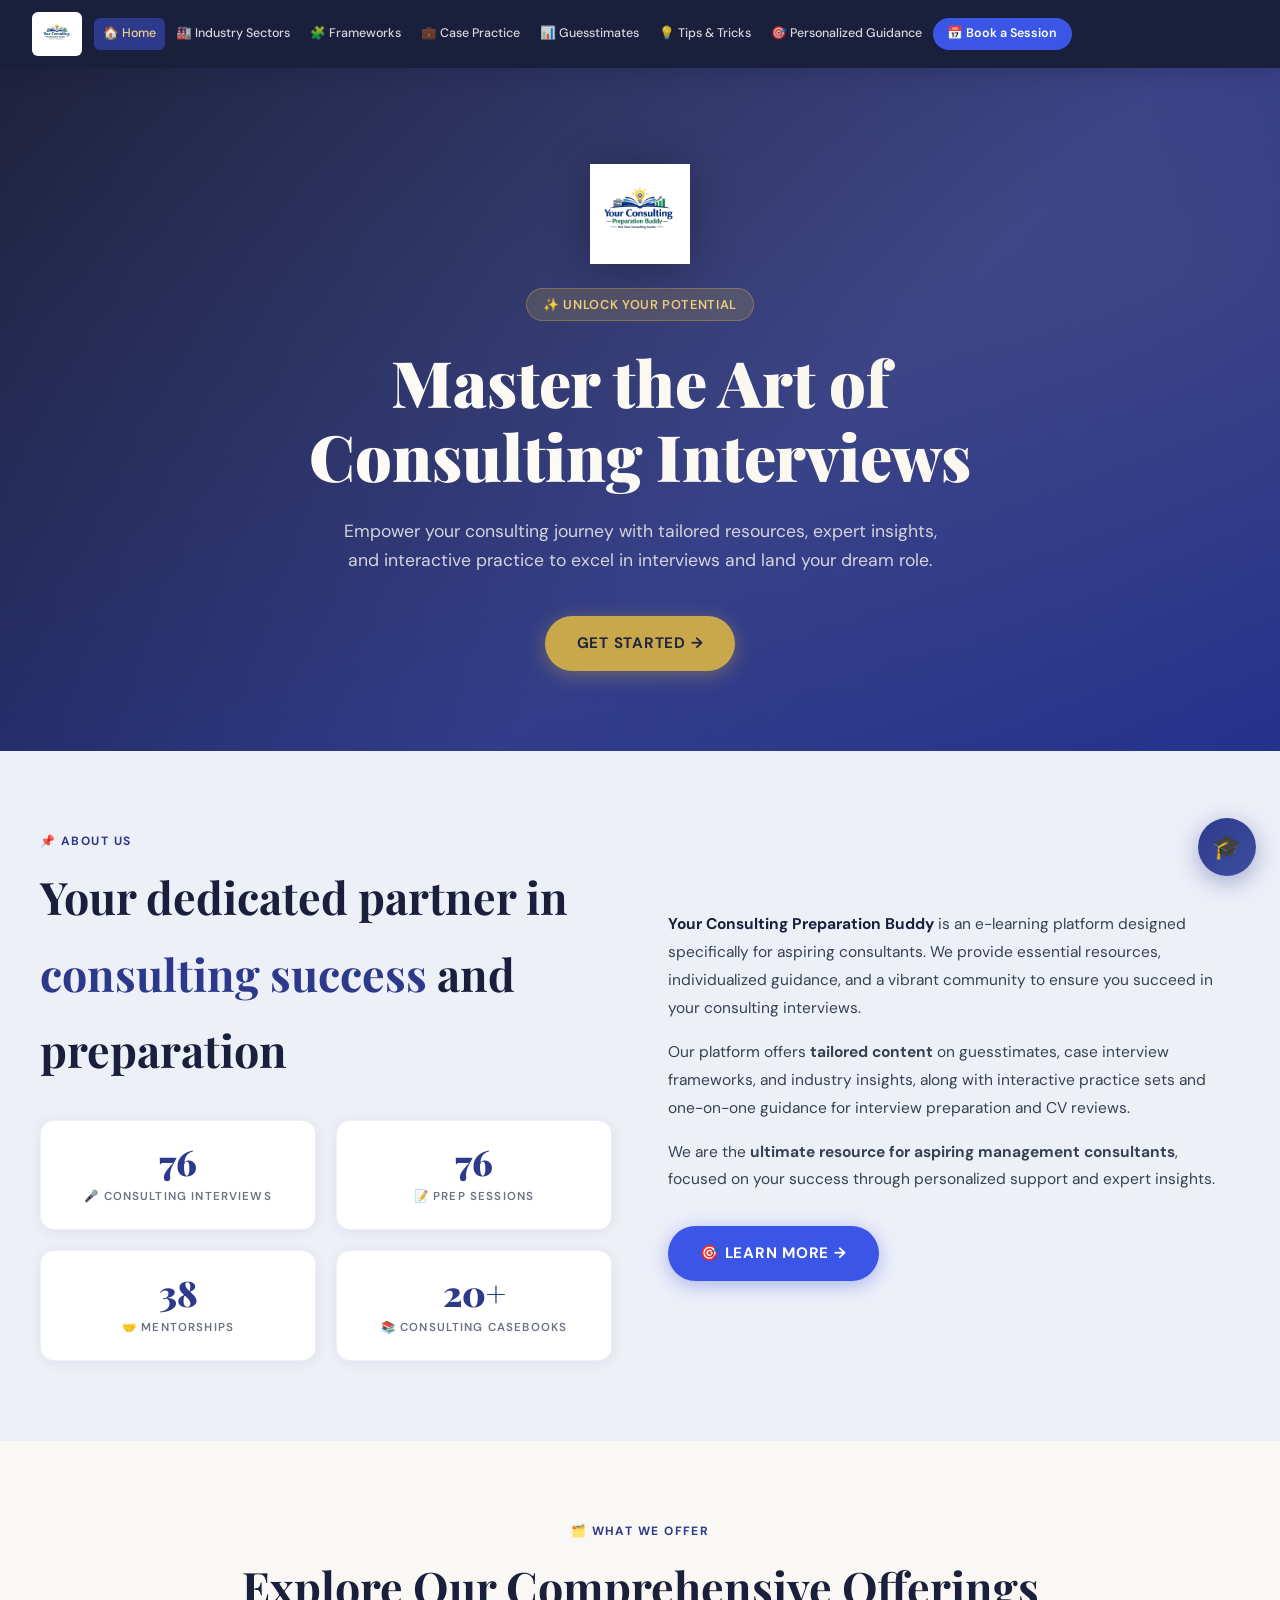
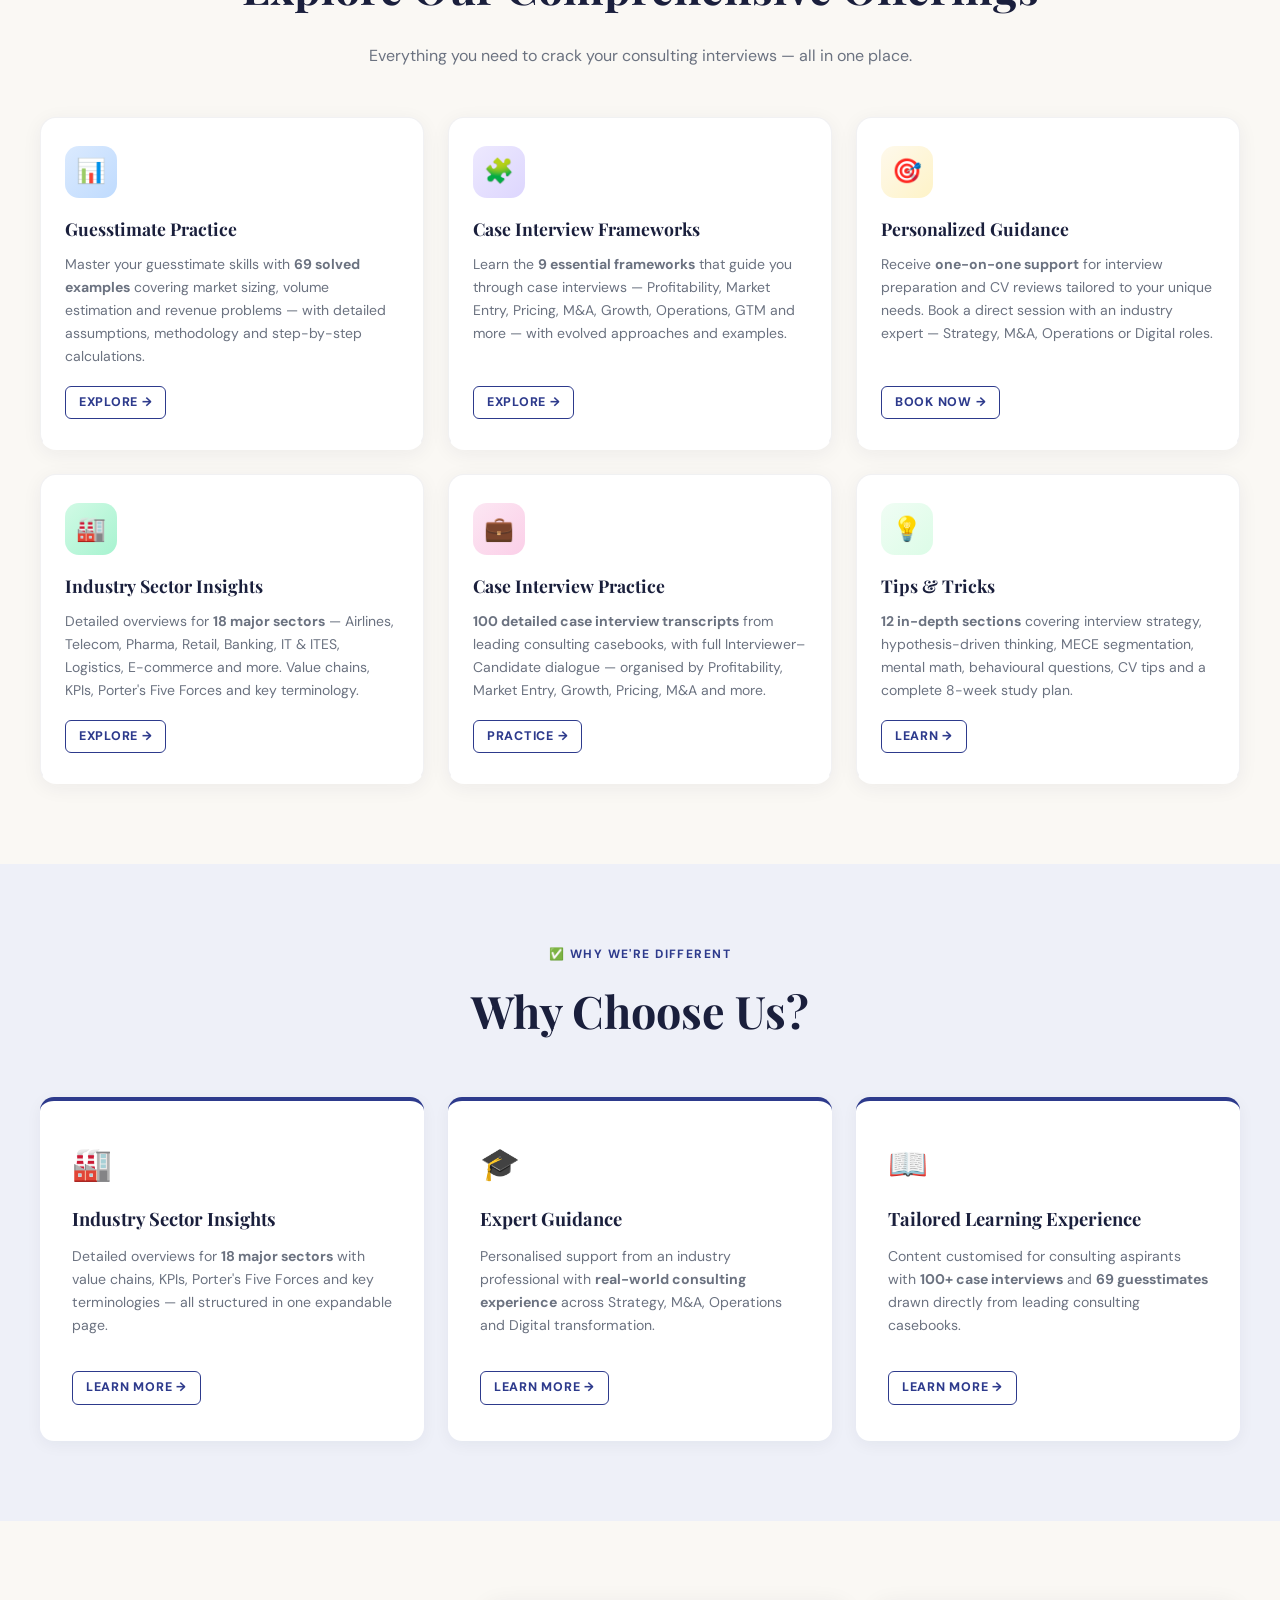
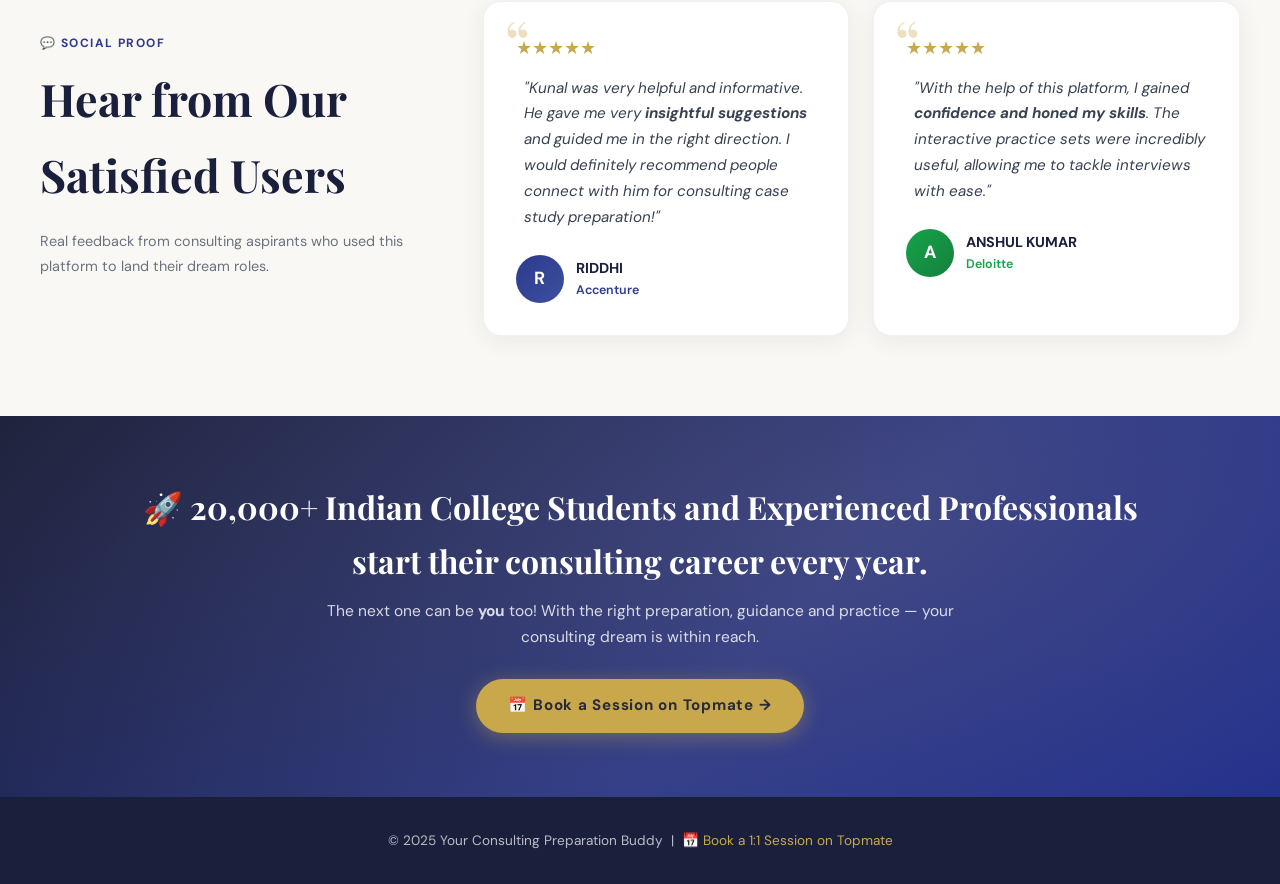
==== commit f88e2549: "Update website pages" ====
--- a/index.html
+++ b/index.html
@@ -7,6 +7,30 @@
 <meta name="description" content="Master consulting case interviews with expert resources, industry insights, 100+ case examples, guesstimates, and personalized 1-on-1 coaching.">
 <link rel="icon" type="image/png" href="logo.png">
 <link rel="stylesheet" href="styles.css">
+<style>
+.counter-num{font-family:'Playfair Display',serif;font-size:2.2rem;font-weight:900;color:var(--indigo);display:block;line-height:1.1;}
+.counter-card{text-align:center;padding:1.4rem 1rem;background:white;border-radius:14px;box-shadow:0 2px 14px rgba(26,31,60,.07);border:1px solid rgba(45,58,140,.08);transition:transform .25s,box-shadow .25s;}
+.counter-card:hover{transform:translateY(-3px);box-shadow:0 8px 24px rgba(45,58,140,.12);}
+.counter-label{font-size:.72rem;color:var(--gray-500);text-transform:uppercase;letter-spacing:.1em;margin-top:.35rem;font-weight:600;}
+.about-grid{display:grid;grid-template-columns:1fr 1fr;gap:3.5rem;align-items:center;}
+@media(max-width:768px){.about-grid{grid-template-columns:1fr;gap:2rem;}}
+.offering-card{background:white;border-radius:16px;padding:1.75rem 1.5rem;box-shadow:0 4px 20px rgba(26,31,60,.06);border:1px solid rgba(26,31,60,.06);transition:all .3s;border-bottom:3px solid transparent;display:flex;flex-direction:column;}
+.offering-card:hover{transform:translateY(-5px);box-shadow:0 14px 40px rgba(26,31,60,.12);border-bottom-color:var(--indigo);}
+.offering-icon{width:52px;height:52px;border-radius:14px;display:flex;align-items:center;justify-content:center;font-size:1.5rem;margin-bottom:1rem;flex-shrink:0;}
+.offering-card h3{font-family:'Playfair Display',serif;font-size:1.1rem;color:var(--navy);margin-bottom:.55rem;font-weight:700;}
+.offering-card p{font-size:.875rem;color:var(--gray-500);line-height:1.65;flex:1;}
+.offering-link{display:inline-flex;align-items:center;gap:.4rem;margin-top:1.1rem;font-size:.78rem;font-weight:800;color:var(--indigo);text-decoration:none;letter-spacing:.06em;text-transform:uppercase;border:1.5px solid var(--indigo);padding:.32rem .8rem;border-radius:6px;transition:all .2s;width:fit-content;}
+.offering-link:hover{background:var(--indigo);color:white;}
+.tcard{background:white;border-radius:18px;padding:2rem;box-shadow:0 4px 24px rgba(26,31,60,.07);border:1px solid rgba(26,31,60,.06);position:relative;}
+.tcard::before{content:'\201C';font-family:'Playfair Display',serif;font-size:4rem;color:var(--gold);opacity:.35;position:absolute;top:.5rem;left:1.25rem;line-height:1;}
+.why-item-v2{background:white;padding:2.25rem 2rem;border-radius:14px;box-shadow:0 4px 16px rgba(26,31,60,.05);border-top:4px solid var(--indigo);}
+.why-item-v2 h3{font-family:'Playfair Display',serif;font-size:1.15rem;color:var(--navy);margin-bottom:.65rem;}
+.why-item-v2 p{font-size:.88rem;color:var(--gray-500);margin-bottom:1rem;line-height:1.65;}
+.callout-v2{background:linear-gradient(135deg,#1a1f3c 0%,#2d3a8c 60%,#1e2d8f 100%);color:white;padding:4rem 2rem;text-align:center;position:relative;overflow:hidden;}
+.callout-v2::before{content:'';position:absolute;top:-60%;left:-30%;width:160%;height:220%;background:radial-gradient(ellipse at 60% 40%,rgba(201,168,76,.13) 0%,transparent 65%);pointer-events:none;}
+.callout-v2 h2{font-family:'Playfair Display',serif;font-size:clamp(1.35rem,3vw,2rem);margin-bottom:.6rem;position:relative;}
+.callout-v2 p{color:rgba(255,255,255,.82);max-width:640px;margin:0 auto 1.75rem;position:relative;font-size:.97rem;}
+</style>
 </head>
 <body>
 
@@ -14,13 +38,13 @@
   <div class="nav-inner">
     <a class="nav-logo" href="index.html"><img src="logo.png" alt="Your Consulting Preparation Buddy" style="height:44px;width:auto;display:block;"></a>
     <div class="nav-links">
-      <a href="index.html" class="active">Home</a>
-      <a href="industry.html">Industry Sectors</a>
-      <a href="frameworks.html">Frameworks</a>
-      <a href="cases.html">Case Practice</a>
-      <a href="guesstimates.html">Guesstimates</a>
-      <a href="tips.html">Tips &amp; Tricks</a>
-      <a href="guidance.html">Personalized Guidance</a>
+      <a href="index.html" class="active">🏠 Home</a>
+      <a href="industry.html">🏭 Industry Sectors</a>
+      <a href="frameworks.html">🧩 Frameworks</a>
+      <a href="cases.html">💼 Case Practice</a>
+      <a href="guesstimates.html">📊 Guesstimates</a>
+      <a href="tips.html">💡 Tips &amp; Tricks</a>
+      <a href="guidance.html">🎯 Personalized Guidance</a>
       <a href="https://topmate.io/kunal_sadhukhan" target="_blank" class="nav-cta">📅 Book a Session</a>
     </div>
   </div>
@@ -28,149 +52,140 @@
 
 <!-- HERO -->
 <section class="hero">
-  <img src="logo.png" alt="Your Consulting Preparation Buddy" style="height:90px;width:auto;margin:0 auto 1.5rem;display:block;filter:drop-shadow(0 4px 16px rgba(0,0,0,0.25));">
-  <div class="hero-tag">Unlock Your Potential</div>
+  <img src="logo.png" alt="Your Consulting Preparation Buddy" style="height:100px;width:auto;margin:0 auto 1.5rem;display:block;filter:drop-shadow(0 4px 20px rgba(0,0,0,.28));">
+  <div class="hero-tag">✨ Unlock Your Potential</div>
   <h1>Master the Art of<br>Consulting Interviews</h1>
   <p>Empower your consulting journey with tailored resources, expert insights, and interactive practice to excel in interviews and land your dream role.</p>
-  <a href="https://topmate.io/kunal_sadhukhan" target="_blank" class="btn-primary btn-gold">GET STARTED →</a>
+  <a href="#offerings" class="btn-primary btn-gold">GET STARTED →</a>
 </section>
 
 <!-- ABOUT -->
+<section id="about" style="background:#eef0f8;padding:5rem 2rem;">
+  <div class="section-inner">
+    <div class="about-grid">
+      <div>
+        <span class="section-label">📌 About Us</span>
+        <h2 class="section-title">Your dedicated partner in <strong style="color:var(--indigo);">consulting success</strong> and preparation</h2>
+        <div style="display:grid;grid-template-columns:1fr 1fr;gap:1.25rem;margin-top:2rem;">
+          <div class="counter-card"><span class="counter-num" data-target="100" data-suffix="+">0</span><div class="counter-label">🎤 Consulting Interviews</div></div>
+          <div class="counter-card"><span class="counter-num" data-target="85" data-suffix="">0</span><div class="counter-label">📝 Prep Sessions</div></div>
+          <div class="counter-card"><span class="counter-num" data-target="50" data-suffix="+">0</span><div class="counter-label">🤝 Mentorships</div></div>
+          <div class="counter-card"><span class="counter-num" data-target="20" data-suffix="+">0</span><div class="counter-label">📚 Consulting Casebooks</div></div>
+        </div>
+      </div>
+      <div>
+        <p style="margin-bottom:1rem;color:var(--gray-700);font-size:.97rem;line-height:1.8;"><strong style="color:var(--navy);">Your Consulting Preparation Buddy</strong> is an e-learning platform designed specifically for aspiring consultants. We provide essential resources, individualized guidance, and a vibrant community to ensure you succeed in your consulting interviews.</p>
+        <p style="margin-bottom:1rem;color:var(--gray-700);font-size:.97rem;line-height:1.8;">Our platform offers <strong>tailored content</strong> on guesstimates, case interview frameworks, and industry insights, along with interactive practice sets and one-on-one guidance for interview preparation and CV reviews.</p>
+        <p style="margin-bottom:2rem;color:var(--gray-700);font-size:.97rem;line-height:1.8;">We are the <strong>ultimate resource for aspiring management consultants</strong>, focused on your success through personalized support and expert insights.</p>
+        <a href="guidance.html" class="btn-primary">🎯 LEARN MORE →</a>
+      </div>
+    </div>
+  </div>
+</section>
+
+<!-- OFFERINGS -->
+<section id="offerings" style="padding:5rem 2rem;">
+  <div class="section-inner">
+    <div style="text-align:center;margin-bottom:3rem;">
+      <span class="section-label">🗂️ What We Offer</span>
+      <h2 class="section-title">Explore Our Comprehensive Offerings</h2>
+      <p class="section-sub" style="margin:0 auto;">Everything you need to crack your consulting interviews — all in one place.</p>
+    </div>
+    <div class="cards-grid">
+      <div class="offering-card">
+        <div class="offering-icon" style="background:linear-gradient(135deg,#dbeafe,#bfdbfe);">📊</div>
+        <h3>Guesstimate Practice</h3>
+        <p>Master your guesstimate skills with <strong>69 solved examples</strong> covering market sizing, volume estimation and revenue problems — with detailed assumptions, methodology and step-by-step calculations.</p>
+        <a href="guesstimates.html" class="offering-link">EXPLORE →</a>
+      </div>
+      <div class="offering-card">
+        <div class="offering-icon" style="background:linear-gradient(135deg,#ede9fe,#ddd6fe);">🧩</div>
+        <h3>Case Interview Frameworks</h3>
+        <p>Learn the <strong>9 essential frameworks</strong> that guide you through case interviews — Profitability, Market Entry, Pricing, M&amp;A, Growth, Operations, GTM and more — with evolved approaches and examples.</p>
+        <a href="frameworks.html" class="offering-link">EXPLORE →</a>
+      </div>
+      <div class="offering-card">
+        <div class="offering-icon" style="background:linear-gradient(135deg,#fef9ec,#fef3c7);">🎯</div>
+        <h3>Personalized Guidance</h3>
+        <p>Receive <strong>one-on-one support</strong> for interview preparation and CV reviews tailored to your unique needs. Book a direct session with an industry expert — Strategy, M&amp;A, Operations or Digital roles.</p>
+        <a href="guidance.html" class="offering-link">BOOK NOW →</a>
+      </div>
+      <div class="offering-card">
+        <div class="offering-icon" style="background:linear-gradient(135deg,#d1fae5,#a7f3d0);">🏭</div>
+        <h3>Industry Sector Insights</h3>
+        <p>Detailed overviews for <strong>18 major sectors</strong> — Airlines, Telecom, Pharma, Retail, Banking, IT &amp; ITES, Logistics, E-commerce and more. Value chains, KPIs, Porter's Five Forces and key terminology.</p>
+        <a href="industry.html" class="offering-link">EXPLORE →</a>
+      </div>
+      <div class="offering-card">
+        <div class="offering-icon" style="background:linear-gradient(135deg,#fce7f3,#fbcfe8);">💼</div>
+        <h3>Case Interview Practice</h3>
+        <p><strong>100 detailed case interview transcripts</strong> from leading consulting casebooks, with full Interviewer–Candidate dialogue — organised by Profitability, Market Entry, Growth, Pricing, M&amp;A and more.</p>
+        <a href="cases.html" class="offering-link">PRACTICE →</a>
+      </div>
+      <div class="offering-card">
+        <div class="offering-icon" style="background:linear-gradient(135deg,#f0fdf4,#dcfce7);">💡</div>
+        <h3>Tips &amp; Tricks</h3>
+        <p><strong>12 in-depth sections</strong> covering interview strategy, hypothesis-driven thinking, MECE segmentation, mental math, behavioural questions, CV tips and a complete 8-week study plan.</p>
+        <a href="tips.html" class="offering-link">LEARN →</a>
+      </div>
+    </div>
+  </div>
+</section>
+
+<!-- WHY CHOOSE US -->
 <section style="background:#eef0f8;padding:5rem 2rem;">
   <div class="section-inner">
-    <div style="display:grid;grid-template-columns:1fr 1fr;gap:4rem;align-items:center;">
-      <div>
-        <span class="section-label">About Us</span>
-        <h2 class="section-title">Your dedicated partner in consulting success and preparation</h2>
-        <div style="display:grid;grid-template-columns:1fr 1fr;gap:1.5rem;margin-top:2rem;">
-          <div style="text-align:center;padding:1.25rem;background:white;border-radius:12px;box-shadow:0 2px 12px rgba(26,31,60,.06);">
-            <div style="font-family:'Playfair Display',serif;font-size:2rem;font-weight:900;color:var(--indigo);">100+</div>
-            <div style="font-size:.75rem;color:var(--gray-500);text-transform:uppercase;letter-spacing:.1em;">Consulting Interviews</div>
-          </div>
-          <div style="text-align:center;padding:1.25rem;background:white;border-radius:12px;box-shadow:0 2px 12px rgba(26,31,60,.06);">
-            <div style="font-family:'Playfair Display',serif;font-size:2rem;font-weight:900;color:var(--indigo);">85</div>
-            <div style="font-size:.75rem;color:var(--gray-500);text-transform:uppercase;letter-spacing:.1em;">Prep Sessions</div>
-          </div>
-          <div style="text-align:center;padding:1.25rem;background:white;border-radius:12px;box-shadow:0 2px 12px rgba(26,31,60,.06);">
-            <div style="font-family:'Playfair Display',serif;font-size:2rem;font-weight:900;color:var(--indigo);">50+</div>
-            <div style="font-size:.75rem;color:var(--gray-500);text-transform:uppercase;letter-spacing:.1em;">Mentorships</div>
-          </div>
-          <div style="text-align:center;padding:1.25rem;background:white;border-radius:12px;box-shadow:0 2px 12px rgba(26,31,60,.06);">
-            <div style="font-family:'Playfair Display',serif;font-size:2rem;font-weight:900;color:var(--indigo);">20+</div>
-            <div style="font-size:.75rem;color:var(--gray-500);text-transform:uppercase;letter-spacing:.1em;">Consulting Casebooks</div>
-          </div>
-        </div>
-      </div>
-      <div>
-        <p style="margin-bottom:1rem;color:var(--gray-700);">Your Consulting Preparation Buddy is an e-learning platform designed specifically for aspiring consultants. We provide essential resources, individualized guidance, and a vibrant community to ensure you succeed in your consulting interviews.</p>
-        <p style="margin-bottom:1rem;color:var(--gray-700);">Our platform offers tailored content on guesstimates, case interview frameworks, and industry insights, along with interactive practice sets and one-on-one guidance for interview preparation and CV reviews. Our commitment to empowering aspiring consultants sets us apart.</p>
-        <p style="margin-bottom:2rem;color:var(--gray-700);">We are the ultimate resource for aspiring management consultants, focused on your success through personalized support and expert insights.</p>
-        <a href="guidance.html" class="btn-primary">LEARN MORE →</a>
-      </div>
-    </div>
-  </div>
-</section>
-
-<!-- OFFERINGS -->
-<section>
-  <div class="section-inner">
-    <div style="text-align:center;margin-bottom:1rem;">
-      <h2 class="section-title">Explore Our Comprehensive Offerings</h2>
-    </div>
-    <div class="cards-grid">
-      <div class="card">
-        <div class="card-icon">📊</div>
-        <h3>Guesstimate Practice</h3>
-        <p>Master your guesstimate skills with our interactive practice sets tailored for consulting interviews. 69 solved examples with detailed methodology across market sizing, volume estimation and revenue problems.</p>
-        <a href="guesstimates.html" class="card-link">READ MORE →</a>
-      </div>
-      <div class="card">
-        <div class="card-icon">🧩</div>
-        <h3>Case Interview Frameworks</h3>
-        <p>Learn essential frameworks that guide you through case interviews with clarity and confidence — Profitability, Market Entry, Pricing, M&amp;A, Growth Strategy, Operations and Go-to-Market.</p>
-        <a href="frameworks.html" class="card-link">READ MORE →</a>
-      </div>
-      <div class="card">
-        <div class="card-icon">🎯</div>
-        <h3>Personalized Guidance</h3>
-        <p>Receive one-on-one support for interview preparation and CV reviews tailored to your unique needs. Book a direct session with an industry expert on Topmate.</p>
-        <a href="guidance.html" class="card-link">READ MORE →</a>
-      </div>
-      <div class="card">
-        <div class="card-icon">🏭</div>
+    <div style="text-align:center;margin-bottom:3rem;">
+      <span class="section-label">✅ Why We're Different</span>
+      <h2 class="section-title">Why Choose Us?</h2>
+    </div>
+    <div style="display:grid;grid-template-columns:repeat(3,1fr);gap:1.5rem;">
+      <div class="why-item-v2">
+        <div style="font-size:2rem;margin-bottom:.75rem;">🏭</div>
         <h3>Industry Sector Insights</h3>
-        <p>Detailed overviews for 18 major sectors — Airlines, Telecom, Pharma, Retail, Banking, IT &amp; ITES, Logistics, E-commerce and more. Value chains, KPIs, Porter's Five Forces and key terminology.</p>
-        <a href="industry.html" class="card-link">READ MORE →</a>
-      </div>
-      <div class="card">
-        <div class="card-icon">💼</div>
-        <h3>Case Interview Practice</h3>
-        <p>100 detailed case interview transcripts from leading consulting casebooks, organised by type: Profitability, Market Entry, Growth, Pricing, M&amp;A, Operations, Due Diligence and Unconventional.</p>
-        <a href="cases.html" class="card-link">READ MORE →</a>
-      </div>
-      <div class="card">
-        <div class="card-icon">💡</div>
-        <h3>Tips &amp; Tricks</h3>
-        <p>12 in-depth sections covering interview strategy, hypothesis-driven thinking, MECE segmentation, mental math, behavioural questions, CV tips and a full 8-week study plan.</p>
-        <a href="tips.html" class="card-link">READ MORE →</a>
-      </div>
-    </div>
-  </div>
-</section>
-
-<!-- WHY CHOOSE US -->
-<section style="background:#eef0f8;">
-  <div class="section-inner">
-    <h2 class="section-title" style="text-align:center;margin-bottom:0.5rem;">Why Choose Us?</h2>
-    <div class="why-grid">
-      <div class="why-item">
-        <h3>Industry Sector Insights</h3>
-        <p>Detailed overview for 18 major industry sectors with value chains, KPIs, Porter's Five Forces and key terminologies — all in one place.</p>
-        <a href="industry.html" class="card-link">LEARN MORE →</a>
-      </div>
-      <div class="why-item">
+        <p>Detailed overviews for <strong>18 major sectors</strong> with value chains, KPIs, Porter's Five Forces and key terminologies — all structured in one expandable page.</p>
+        <a href="industry.html" class="offering-link">LEARN MORE →</a>
+      </div>
+      <div class="why-item-v2">
+        <div style="font-size:2rem;margin-bottom:.75rem;">🎓</div>
         <h3>Expert Guidance</h3>
-        <p>Personalised support from industry professionals with real-world consulting experience across Strategy, M&amp;A, Operations and Digital.</p>
-        <a href="guidance.html" class="card-link">LEARN MORE →</a>
-      </div>
-      <div class="why-item">
+        <p>Personalised support from an industry professional with <strong>real-world consulting experience</strong> across Strategy, M&amp;A, Operations and Digital transformation.</p>
+        <a href="guidance.html" class="offering-link">LEARN MORE →</a>
+      </div>
+      <div class="why-item-v2">
+        <div style="font-size:2rem;margin-bottom:.75rem;">📖</div>
         <h3>Tailored Learning Experience</h3>
-        <p>Content customised for consulting aspirants with 100+ case interviews and 69 guesstimates drawn directly from leading consulting casebooks.</p>
-        <a href="cases.html" class="card-link">LEARN MORE →</a>
+        <p>Content customised for consulting aspirants with <strong>100+ case interviews</strong> and <strong>69 guesstimates</strong> drawn directly from leading consulting casebooks.</p>
+        <a href="cases.html" class="offering-link">LEARN MORE →</a>
       </div>
     </div>
   </div>
 </section>
 
 <!-- TESTIMONIALS -->
-<section>
+<section style="padding:5rem 2rem;">
   <div class="section-inner">
     <div style="display:grid;grid-template-columns:1fr 2fr;gap:4rem;align-items:start;">
       <div style="padding-top:2rem;">
-        <span class="section-label">— Social Proof</span>
+        <span class="section-label">💬 Social Proof</span>
         <h2 class="section-title">Hear from Our Satisfied Users</h2>
-      </div>
-      <div class="testimonials-grid">
-        <div class="testimonial-card">
-          <div class="stars">★★★★★</div>
-          <p class="testimonial-text">"Kunal was very helpful and informative. He gave me very insightful suggestions and guided me in the right direction. I would definitely recommend people connect with him for consulting case study preparation!"</p>
-          <div class="reviewer">
-            <div class="reviewer-avatar-placeholder">R</div>
-            <div>
-              <div class="reviewer-name">RIDDHI</div>
-              <div class="reviewer-co">Strategy Consulting</div>
-            </div>
+        <p style="color:var(--gray-500);font-size:.9rem;margin-top:.75rem;">Real feedback from consulting aspirants who used this platform to land their dream roles.</p>
+      </div>
+      <div style="display:grid;grid-template-columns:1fr 1fr;gap:1.5rem;">
+        <div class="tcard">
+          <div class="stars" style="margin-bottom:.75rem;">★★★★★</div>
+          <p class="testimonial-text" style="padding-left:.5rem;">"Kunal was very helpful and informative. He gave me very <strong>insightful suggestions</strong> and guided me in the right direction. I would definitely recommend people connect with him for consulting case study preparation!"</p>
+          <div class="reviewer" style="margin-top:1.25rem;">
+            <div class="reviewer-avatar-placeholder" style="background:linear-gradient(135deg,#2d3a8c,#3d4fa0);">R</div>
+            <div><div class="reviewer-name">RIDDHI</div><div class="reviewer-co" style="color:var(--indigo);font-weight:600;font-size:.78rem;">Accenture</div></div>
           </div>
         </div>
-        <div class="testimonial-card">
-          <div class="stars">★★★★★</div>
-          <p class="testimonial-text">"With the help of this platform, I gained confidence and honed my skills. The interactive practice sets were incredibly useful, allowing me to tackle interviews with ease."</p>
-          <div class="reviewer">
-            <div class="reviewer-avatar-placeholder">A</div>
-            <div>
-              <div class="reviewer-name">ANSHUL KUMAR</div>
-              <div class="reviewer-co">Business Consulting</div>
-            </div>
+        <div class="tcard">
+          <div class="stars" style="margin-bottom:.75rem;">★★★★★</div>
+          <p class="testimonial-text" style="padding-left:.5rem;">"With the help of this platform, I gained <strong>confidence and honed my skills</strong>. The interactive practice sets were incredibly useful, allowing me to tackle interviews with ease."</p>
+          <div class="reviewer" style="margin-top:1.25rem;">
+            <div class="reviewer-avatar-placeholder" style="background:linear-gradient(135deg,#16a34a,#15803d);">A</div>
+            <div><div class="reviewer-name">ANSHUL KUMAR</div><div class="reviewer-co" style="color:#16a34a;font-weight:600;font-size:.78rem;">Deloitte</div></div>
           </div>
         </div>
       </div>
@@ -179,33 +194,148 @@
 </section>
 
 <!-- CLOSING CALLOUT -->
-<div class="callout-banner">
-  <h2>20,000+ Indian College Students and Experienced Professionals start their consulting career every year.</h2>
-  <p>The next one can be you too! With the right preparation, guidance and practice — your consulting dream is within reach.</p>
-  <a href="https://topmate.io/kunal_sadhukhan" target="_blank" class="btn-primary btn-gold" style="margin-top:.5rem;">Book a Session on Topmate →</a>
+<div class="callout-v2">
+  <h2>🚀 20,000+ Indian College Students and Experienced Professionals<br>start their consulting career every year.</h2>
+  <p>The next one can be <strong>you</strong> too! With the right preparation, guidance and practice — your consulting dream is within reach.</p>
+  <a href="https://topmate.io/kunal_sadhukhan" target="_blank" class="btn-primary btn-gold">📅 Book a Session on Topmate →</a>
 </div>
 
 <footer>
-  <p>© 2025 Your Consulting Preparation Buddy &nbsp;|&nbsp; <a href="https://topmate.io/kunal_sadhukhan" target="_blank">Book a 1:1 Session on Topmate</a></p>
+  <p>© 2025 Your Consulting Preparation Buddy &nbsp;|&nbsp; <a href="https://topmate.io/kunal_sadhukhan" target="_blank">📅 Book a 1:1 Session on Topmate</a></p>
 </footer>
 
 <button id="chatbot-toggle" title="Ask Consulting Prep Assistant">🎓</button>
 <div id="chatbot-window">
   <div class="chat-header">
     <div class="chat-header-icon">🎓</div>
-    <div class="chat-header-text">
-      <h4>Consulting Prep Assistant</h4>
-      <p>Ask a question — I'll point you to the right resource or session</p>
-    </div>
+    <div class="chat-header-text"><h4>Consulting Prep Assistant</h4><p>Ask me anything about consulting prep</p></div>
   </div>
   <div class="chat-messages" id="chat-messages">
-    <div class="chat-msg bot">Hi! 👋 Ask me anything about consulting prep. I'll guide you to the right resource — or connect you with Kunal for a personalised 1-on-1 session on Topmate!</div>
+    <div class="chat-msg bot">Hi! 👋 I'm your <strong>Consulting Prep Assistant</strong>. Ask me anything about case interviews, frameworks, guesstimates, or industries — I'll guide you to the right resource!</div>
   </div>
   <div class="chat-input-area">
-    <input id="chat-input" class="chat-input" type="text" placeholder="Ask a question — I'll guide you or suggest a session">
+    <input id="chat-input" class="chat-input" type="text" placeholder="Ask a question...">
     <button id="chat-send" class="chat-send">➤</button>
   </div>
 </div>
-<script src="chatbot.js"></script>
+
+<script>
+/* ── Animated counter on scroll ── */
+function animateCounter(el) {
+  const target = parseInt(el.dataset.target, 10);
+  const suffix = el.dataset.suffix || '';
+  const steps = 50, duration = 1400;
+  const inc = Math.ceil(target / steps);
+  let cur = 0;
+  const t = setInterval(() => {
+    cur = Math.min(cur + inc, target);
+    el.textContent = cur + (cur >= target ? suffix : '');
+    if (cur >= target) clearInterval(t);
+  }, duration / steps);
+}
+const observer = new IntersectionObserver(entries => {
+  entries.forEach(e => {
+    if (e.isIntersecting && !e.target.dataset.animated) {
+      e.target.dataset.animated = '1';
+      animateCounter(e.target);
+    }
+  });
+}, { threshold: 0.4 });
+document.querySelectorAll('.counter-num[data-target]').forEach(c => observer.observe(c));
+
+/* ── Chatbot ── */
+function initChatbot() {
+  const toggle = document.getElementById('chatbot-toggle');
+  const win = document.getElementById('chatbot-window');
+  const input = document.getElementById('chat-input');
+  const sendBtn = document.getElementById('chat-send');
+  const messages = document.getElementById('chat-messages');
+  let isOpen = false;
+
+  toggle.addEventListener('click', () => {
+    isOpen = !isOpen;
+    win.classList.toggle('open', isOpen);
+    toggle.textContent = isOpen ? '✕' : '🎓';
+    if (isOpen) input.focus();
+  });
+
+  const TABS = `<div style="margin-top:.7rem;display:flex;flex-direction:column;gap:.38rem;font-size:.8rem;">
+    <a href="industry.html" style="color:var(--indigo);font-weight:600;text-decoration:none;">🏭 Industry Sector Overviews (18 sectors) →</a>
+    <a href="frameworks.html" style="color:var(--indigo);font-weight:600;text-decoration:none;">🧩 Case Interview Frameworks (9 frameworks) →</a>
+    <a href="cases.html" style="color:var(--indigo);font-weight:600;text-decoration:none;">💼 Case Interview Practice (100 cases) →</a>
+    <a href="guesstimates.html" style="color:var(--indigo);font-weight:600;text-decoration:none;">📊 Guesstimate Practice (69 examples) →</a>
+    <a href="tips.html" style="color:var(--indigo);font-weight:600;text-decoration:none;">💡 Tips &amp; Tricks (12 sections) →</a>
+    <a href="guidance.html" style="color:var(--indigo);font-weight:600;text-decoration:none;">🎯 Personalized 1-on-1 Guidance →</a>
+    <a href="https://topmate.io/kunal_sadhukhan" target="_blank" style="color:#3b55e6;font-weight:700;text-decoration:none;">📅 Book a Session on Topmate →</a>
+  </div>`;
+
+  const QA = {
+    'framework': `<strong>🧩 9 Case Interview Frameworks</strong> are available:<br><em>Profitability, Market Entry, Pricing, Growth (Ansoff), M&A, Operations, Go-to-Market, Guesstimate Approach, and Core Interview Skills.</em><br>Each includes the evolved technique, key questions to ask, and segmentation tools.<br><a href="frameworks.html" style="color:var(--indigo);font-weight:700;">Go to Frameworks →</a>`,
+    'profitabilit': `<strong>📉 Profitability Framework:</strong><br>Profit = Revenue − Costs<br>Revenue = Price × Volume<br>After isolating the metric, segment along the Value Chain:<br><em>Production → Distribution Push → Customer Pull</em><br>Always check: company-specific or industry-wide?<br><a href="frameworks.html" style="color:var(--indigo);font-weight:700;">See full framework →</a>`,
+    'market entry': `<strong>🌐 Market Entry Framework (2 parts):</strong><br><strong>Part 1 — Economic Sense:</strong> Profit = Market Size × Market Share × Profit/unit − Fixed Costs<br><strong>Part 2 — Implementation:</strong> Value chain feasibility → Entry mode (Organic / Acquisition / JV)<br><a href="frameworks.html" style="color:var(--indigo);font-weight:700;">See full framework →</a>`,
+    'industry': `<strong>🏭 18 Industry Sector Overviews</strong> covering:<br><em>Airlines, Automobiles, Cement, Defence, E-commerce, Education, Hospitality, Insurance, IT & ITES, Logistics, Oil & Gas, OTT, Payments, Pharma, Power, Retail, Semiconductor, Telecom.</em><br>Each includes Value Chain, Porter's Five Forces, Revenue & Cost Drivers, KPIs and Key Terminology.<br><a href="industry.html" style="color:var(--indigo);font-weight:700;">Go to Industry Sectors →</a>`,
+    'case': `<strong>💼 100 Case Interview Practice Examples</strong> across:<br><em>Profitability (28), Market Entry (15), Growth (18), Pricing (12), Operations (8), M&A (6), Due Diligence (5), Unconventional (6), GTM (2).</em><br>Each case shows the full Interviewer–Candidate dialogue with colour-coded turns.<br><a href="cases.html" style="color:var(--indigo);font-weight:700;">Go to Case Practice →</a>`,
+    'guesstimate': `<strong>📊 69 Guesstimate Practice Examples</strong> across:<br><em>Volume Estimation, Market Sizing, Revenue Estimation, Consumption/Demand, Transport & Mobility.</em><br>Each shows Assumptions → Methodology → Step-by-step Calculations → Final Answer.<br><a href="guesstimates.html" style="color:var(--indigo);font-weight:700;">Go to Guesstimates →</a>`,
+    'tip': `<strong>💡 12 Tips & Tricks Sections</strong> covering:<br>Preliminary Questions, Overall Strategy, Hypothesis-Driven Approach, MECE Segmentation, 80/20 Rule, Competitor Benchmarking, CV Tips, Behavioural Prep, Mental Math, Non-Verbal Communication, Role-Specific Prep, and Common Mistakes to Avoid.<br><a href="tips.html" style="color:var(--indigo);font-weight:700;">Go to Tips & Tricks →</a>`,
+    'guidance': `<strong>🎯 Personalized Guidance</strong> includes:<br>CV Review, Mock Case Interview, Interview Strategy (Strategy / M&A / Operations / Digital), Guesstimate Coaching, Industry Deep-Dive, and Full Prep Package.<br>Book directly with Kunal — a consultant with real-world experience.<br><a href="guidance.html" style="color:var(--indigo);font-weight:700;">Go to Guidance →</a><br><a href="https://topmate.io/kunal_sadhukhan" target="_blank" style="color:#3b55e6;font-weight:700;">📅 Book on Topmate →</a>`,
+    'topmate': `For personalised <strong>1-on-1 coaching</strong>, book a session with Kunal directly on Topmate:<br><a href="https://topmate.io/kunal_sadhukhan" target="_blank" style="color:#3b55e6;font-weight:700;">📅 Book on Topmate →</a>`,
+    'pricing': `<strong>💰 Pricing Framework:</strong> Three methods — Cost-Plus, Competitor-Based, Value-Based.<br><strong>Floor</strong> = Variable Cost/unit | <strong>Ceiling</strong> = Customer WTP.<br>For new/unique products, use value-based pricing. Consider price elasticity, segments, and competitive response.<br><a href="frameworks.html" style="color:var(--indigo);font-weight:700;">See full framework →</a>`,
+    'mna': `<strong>🤝 M&A Framework:</strong> Strategic Rationale → Revenue + Cost Synergies → Valuation (EBITDA multiple / DCF) → Integration Risks → 100-Day Plan.<br>Key risks: culture clash, talent flight, regulatory approvals, customer attrition.<br><a href="frameworks.html" style="color:var(--indigo);font-weight:700;">See full framework →</a>`,
+  };
+
+  async function handleSend() {
+    const text = input.value.trim();
+    if (!text) return;
+    input.value = '';
+    appendMsg(text, 'user');
+    sendBtn.disabled = true;
+    const typingEl = appendMsgHtml('<em style="color:var(--gray-500);">Thinking…</em>', 'bot');
+    await new Promise(r => setTimeout(r, 300));
+
+    const tl = text.toLowerCase().replace(/[^a-z0-9 ]/g, '');
+    let reply = null;
+    for (const [key, val] of Object.entries(QA)) {
+      if (tl.includes(key)) { reply = val; break; }
+    }
+
+    if (!reply) {
+      reply = `Here's a quick overview of everything on this platform:<br>
+        <div style="margin:.55rem 0;font-size:.82rem;line-height:1.75;">
+          <strong>🏭 Industry Sectors</strong> — 18 sectors: value chains, KPIs & Porter's Five Forces<br>
+          <strong>🧩 Frameworks</strong> — 9 case frameworks with evolved approaches & India data<br>
+          <strong>💼 Case Practice</strong> — 100 full Interviewer–Candidate transcripts<br>
+          <strong>📊 Guesstimates</strong> — 69 solved examples with step-by-step calculations<br>
+          <strong>💡 Tips & Tricks</strong> — 12 sections on interview strategy & prep<br>
+          <strong>🎯 Personalized Guidance</strong> — 1-on-1 coaching, mock cases & CV review
+        </div>${TABS}`;
+    }
+
+    typingEl.innerHTML = reply;
+    sendBtn.disabled = false;
+    messages.scrollTop = messages.scrollHeight;
+  }
+
+  function appendMsg(text, role) {
+    const div = document.createElement('div');
+    div.className = 'chat-msg ' + role;
+    div.textContent = text;
+    messages.appendChild(div);
+    messages.scrollTop = messages.scrollHeight;
+    return div;
+  }
+  function appendMsgHtml(html, role) {
+    const div = document.createElement('div');
+    div.className = 'chat-msg ' + role;
+    div.innerHTML = html;
+    messages.appendChild(div);
+    messages.scrollTop = messages.scrollHeight;
+    return div;
+  }
+
+  sendBtn.addEventListener('click', handleSend);
+  input.addEventListener('keydown', e => { if (e.key === 'Enter' && !sendBtn.disabled) handleSend(); });
+}
+document.addEventListener('DOMContentLoaded', initChatbot);
+</script>
 </body>
 </html>
